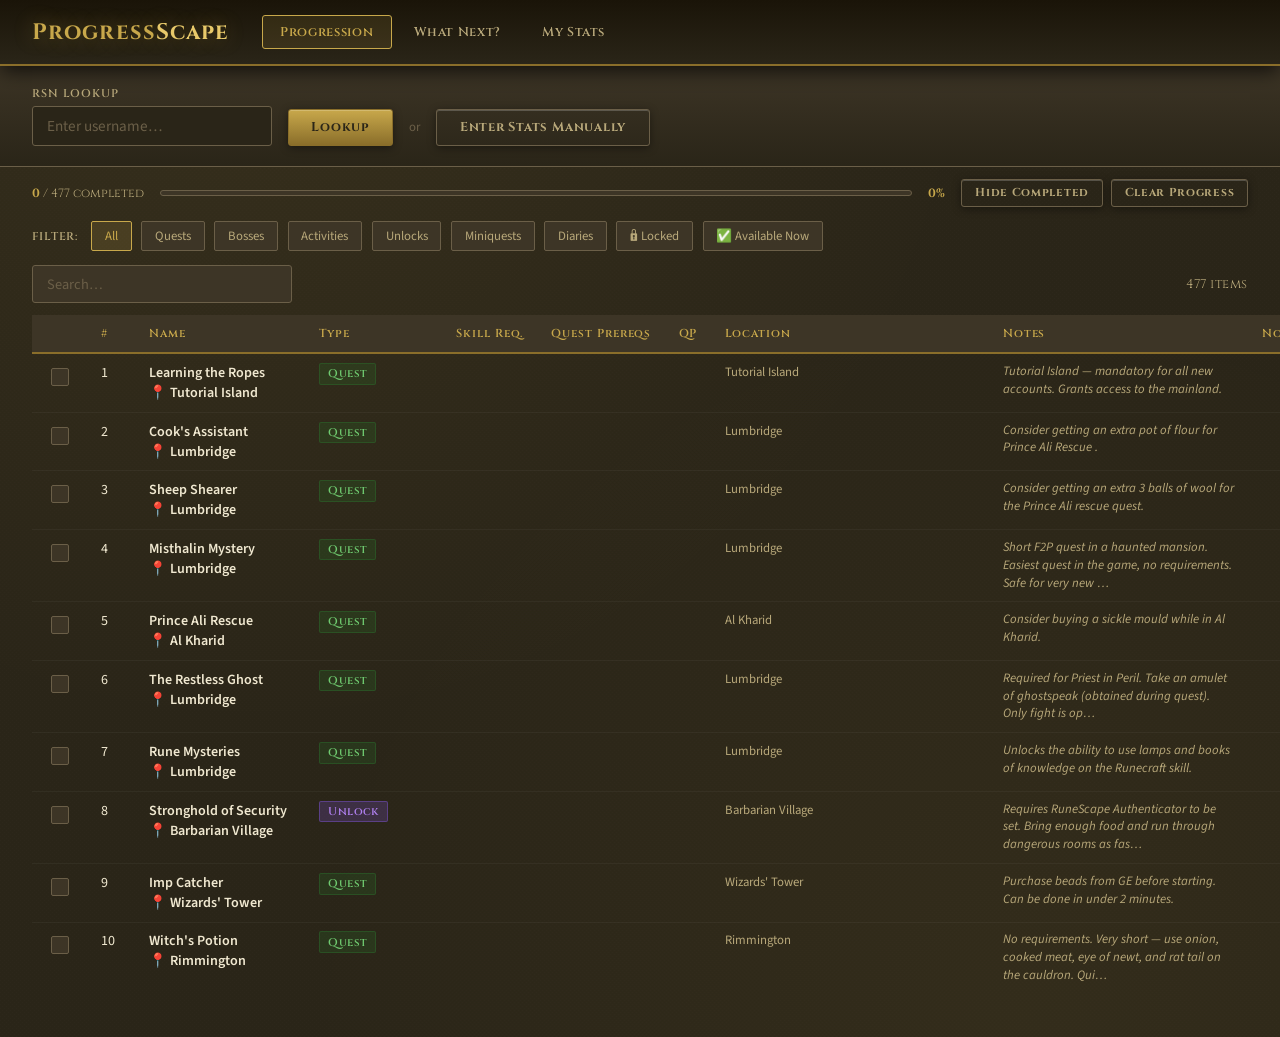
==== index.html @ bd4ccdab "Rename osrs_spine_v12 (5).html to index.html" ====
<!DOCTYPE html>
<html lang="en">
<head>
<meta charset="UTF-8">
<meta name="viewport" content="width=device-width, initial-scale=1.0">
<title>ProgressScape</title>
<link rel="preconnect" href="https://fonts.googleapis.com">
<link href="https://fonts.googleapis.com/css2?family=MedievalSharp&family=Cinzel:wght@400;600;700&family=IM+Fell+English:ital@0;1&family=Source+Sans+3:wght@300;400;600&display=swap" rel="stylesheet">
<style>
  :root {
    --gold: #c8a84b;
    --gold-light: #e8c96a;
    --gold-dark: #8a6e2a;
    --stone: #2a2518;
    --stone-mid: #3d3526;
    --stone-light: #524839;
    --stone-lighter: #6b5f48;
    --parchment: #f0e8d0;
    --parchment-dark: #d4c89a;
    --red: #8b2020;
    --red-light: #c43030;
    --green: #2a6b2a;
    --green-light: #3d9e3d;
    --blue: #1a3a6b;
    --blue-light: #2a5aa0;
    --text-light: #f0e8d0;
    --text-muted: #b8a87a;
    --shadow: rgba(0,0,0,0.6);
  }

  * { box-sizing: border-box; margin: 0; padding: 0; }
  html, body { overflow-x: hidden; max-width: 100vw; }

  body {
    background-color: var(--stone);
    background-image:
      radial-gradient(ellipse at 20% 0%, rgba(200,168,75,0.08) 0%, transparent 50%),
      radial-gradient(ellipse at 80% 100%, rgba(200,168,75,0.06) 0%, transparent 50%),
      url("data:image/svg+xml,%3Csvg xmlns='http://www.w3.org/2000/svg' width='4' height='4'%3E%3Crect width='4' height='4' fill='%232a2518'/%3E%3Crect x='0' y='0' width='1' height='1' fill='%2330291d' opacity='0.5'/%3E%3Crect x='2' y='2' width='1' height='1' fill='%2330291d' opacity='0.5'/%3E%3C/svg%3E");
    color: var(--text-light);
    font-family: 'Source Sans 3', sans-serif;
    min-height: 100vh;
  }

  /* ===== HEADER ===== */
  header {
    background: linear-gradient(180deg, #1a1408 0%, var(--stone) 100%);
    border-bottom: 2px solid var(--gold-dark);
    padding: 0 2rem;
    position: sticky;
    top: 0;
    z-index: 100;
    box-shadow: 0 4px 20px rgba(0,0,0,0.8);
  }

  .header-inner {
    max-width: 1400px;
    margin: 0 auto;
    display: flex;
    align-items: center;
    gap: 2rem;
    height: 64px;
  }

  .site-title {
    font-family: 'Cinzel', serif;
    font-size: 1.4rem;
    font-weight: 700;
    color: var(--gold);
    letter-spacing: 0.05em;
    text-shadow: 0 0 20px rgba(200,168,75,0.4);
    white-space: nowrap;
  }

  .site-title span {
    color: var(--gold-light);
  }

  nav {
    display: flex;
    gap: 0.25rem;
    flex: 1;
  }

  .nav-btn {
    background: none;
    border: 1px solid transparent;
    color: var(--text-muted);
    font-family: 'Cinzel', serif;
    font-size: 0.8rem;
    font-weight: 600;
    letter-spacing: 0.05em;
    padding: 0.45rem 1.1rem;
    cursor: pointer;
    border-radius: 3px;
    transition: all 0.2s;
  }

  .nav-btn:hover {
    color: var(--gold-light);
    border-color: var(--gold-dark);
    background: rgba(200,168,75,0.08);
  }

  .nav-btn.active {
    color: var(--gold);
    border-color: var(--gold);
    background: rgba(200,168,75,0.12);
  }

  /* ===== PAGES ===== */
  .page { display: none; }
  .page.active { display: block; }

  /* ===== LOOKUP BAR ===== */
  .lookup-bar {
    background: linear-gradient(180deg, var(--stone-mid) 0%, var(--stone) 100%);
    border-bottom: 1px solid var(--stone-lighter);
    padding: 1.25rem 2rem;
  }

  .lookup-inner {
    max-width: 1400px;
    margin: 0 auto;
    display: flex;
    gap: 1rem;
    align-items: flex-end;
    flex-wrap: wrap;
  }

  .lookup-group {
    display: flex;
    flex-direction: column;
    gap: 0.3rem;
  }

  .lookup-group label {
    font-family: 'Cinzel', serif;
    font-size: 0.7rem;
    font-weight: 600;
    color: var(--text-muted);
    letter-spacing: 0.08em;
    text-transform: uppercase;
  }

  .lookup-group input {
    background: var(--stone);
    border: 1px solid var(--stone-lighter);
    border-radius: 3px;
    color: var(--text-light);
    font-family: 'Source Sans 3', sans-serif;
    font-size: 0.95rem;
    padding: 0.5rem 0.85rem;
    width: 240px;
    transition: border-color 0.2s;
    outline: none;
  }

  .lookup-group input:focus {
    border-color: var(--gold-dark);
  }

  .lookup-group input::placeholder {
    color: var(--stone-lighter);
  }

  .btn {
    background: linear-gradient(180deg, var(--gold) 0%, var(--gold-dark) 100%);
    border: 1px solid var(--gold-dark);
    border-radius: 3px;
    color: var(--stone);
    font-family: 'Cinzel', serif;
    font-size: 0.8rem;
    font-weight: 700;
    letter-spacing: 0.06em;
    padding: 0.55rem 1.4rem;
    cursor: pointer;
    transition: all 0.15s;
    white-space: nowrap;
    box-shadow: 0 2px 8px rgba(0,0,0,0.4), inset 0 1px 0 rgba(255,255,255,0.2);
  }

  .btn:hover {
    background: linear-gradient(180deg, var(--gold-light) 0%, var(--gold) 100%);
    box-shadow: 0 3px 12px rgba(200,168,75,0.3), inset 0 1px 0 rgba(255,255,255,0.3);
    transform: translateY(-1px);
  }

  .btn:active { transform: translateY(0); }

  .btn-ghost {
    background: transparent;
    border: 1px solid var(--stone-lighter);
    color: var(--text-muted);
  }

  .btn-ghost:hover {
    background: rgba(200,168,75,0.08);
    border-color: var(--gold-dark);
    color: var(--gold-light);
    box-shadow: none;
    transform: none;
  }

  .lookup-sep {
    color: var(--stone-lighter);
    font-size: 0.8rem;
    padding-bottom: 0.6rem;
    align-self: flex-end;
  }

  /* ===== FILTERS ===== */
  .filters-bar {
    max-width: 1400px;
    margin: 0 auto;
    padding: 0.9rem 2rem;
    display: flex;
    gap: 0.6rem;
    flex-wrap: wrap;
    align-items: center;
  }

  .filter-label {
    font-family: 'Cinzel', serif;
    font-size: 0.7rem;
    font-weight: 600;
    color: var(--text-muted);
    letter-spacing: 0.08em;
    text-transform: uppercase;
    margin-right: 0.2rem;
  }

  .chip {
    background: var(--stone-mid);
    border: 1px solid var(--stone-lighter);
    border-radius: 2px;
    color: var(--text-muted);
    font-family: 'Source Sans 3', sans-serif;
    font-size: 0.8rem;
    padding: 0.3rem 0.8rem;
    cursor: pointer;
    transition: all 0.15s;
  }

  .chip:hover { border-color: var(--gold-dark); color: var(--gold-light); }

  .chip.active {
    background: rgba(200,168,75,0.15);
    border-color: var(--gold);
    color: var(--gold);
  }

  .chip.type-quest.active { background: rgba(42,107,42,0.2); border-color: var(--green-light); color: #6fc96f; }
  .chip.type-boss.active { background: rgba(139,32,32,0.2); border-color: var(--red-light); color: #e06060; }
  .chip.type-activity.active { background: rgba(26,58,107,0.2); border-color: var(--blue-light); color: #7ab0f0; }
  .chip.type-unlock.active { background: rgba(120,80,200,0.2); border-color: #8a50c8; color: #b080f0; }
  .chip.type-miniquest.active { background: rgba(180,120,30,0.2); border-color: #c89030; color: #e8b848; }

  /* ===== SEARCH ===== */
  .search-row {
    max-width: 1400px;
    margin: 0 auto;
    padding: 0 2rem 0.75rem;
    display: flex;
    gap: 0.75rem;
    align-items: center;
  }

  .search-input {
    background: var(--stone-mid);
    border: 1px solid var(--stone-lighter);
    border-radius: 3px;
    color: var(--text-light);
    font-family: 'Source Sans 3', sans-serif;
    font-size: 0.9rem;
    padding: 0.45rem 0.85rem;
    width: 260px;
    outline: none;
    transition: border-color 0.2s;
  }

  .search-input:focus { border-color: var(--gold-dark); }
  .search-input::placeholder { color: var(--stone-lighter); }

  .results-count {
    color: var(--text-muted);
    font-size: 0.8rem;
    margin-left: auto;
    font-family: 'Cinzel', serif;
    letter-spacing: 0.04em;
  }

  /* ===== STATUS MESSAGE ===== */
  .status-msg {
    max-width: 1400px;
    margin: 0 auto;
    padding: 0 2rem 0.75rem;
  }

  .status-inner {
    background: rgba(200,168,75,0.08);
    border: 1px solid var(--gold-dark);
    border-radius: 3px;
    padding: 0.6rem 1rem;
    font-size: 0.85rem;
    color: var(--gold-light);
    display: flex;
    align-items: center;
    gap: 0.5rem;
  }

  .status-inner.error { background: rgba(139,32,32,0.15); border-color: var(--red-light); color: #e08080; }
  .status-inner.success { background: rgba(42,107,42,0.15); border-color: var(--green-light); color: #80d080; }

  /* ===== TABLE ===== */
  .table-wrap {
    max-width: 1400px;
    margin: 0 auto;
    padding: 0 0 3rem;
  }
  .table-scroll {
    overflow-x: auto;
    overflow-y: auto;
    max-height: calc(100vh - var(--header-h, 64px) - 160px);
    padding: 0 2rem;
  }
  .table-scroll thead th {
    position: sticky;
    top: 0;
    z-index: 10;
  }

  table {
    width: 100%;
    border-collapse: collapse;
    font-size: 0.88rem;
  }

  thead th {
    background: var(--stone-mid);
    border-bottom: 2px solid var(--gold-dark);
    color: var(--gold);
    font-family: 'Cinzel', serif;
    font-size: 0.72rem;
    font-weight: 600;
    letter-spacing: 0.08em;
    padding: 0.7rem 0.85rem;
    text-align: left;
    white-space: nowrap;
  }

  thead th:first-child { width: 48px; text-align: center; }

  tbody tr {
    border-bottom: 1px solid rgba(255,255,255,0.04);
    transition: background 0.1s;
    cursor: pointer;
  }

  tbody tr:hover { background: rgba(200,168,75,0.06); }

  tbody tr.completed {
    background: rgba(42, 107, 42, 0.18);
  }

  tbody tr.completed:hover {
    background: rgba(42, 107, 42, 0.26);
  }

  tbody tr.completed td {
    color: rgba(111, 201, 111, 0.85);
  }

  tbody tr.completed .td-name a,
  tbody tr.completed .td-name {
    color: #6fc96f;
  }

  tbody tr.completed .type-badge {
    opacity: 0.7;
  }

  tbody tr.completed .qp-badge {
    color: rgba(111, 201, 111, 0.8);
  }

  tbody tr.row-locked {
    opacity: 0.5;
  }

  tbody tr.row-achievable {
    background: rgba(42,107,42,0.08);
    border-left: 2px solid rgba(42,107,42,0.4);
  }

  tbody tr.row-achievable:hover {
    background: rgba(42,107,42,0.15);
  }

  tbody tr.row-kc-progress {
    background: rgba(40,140,200,0.08);
    border-left: 2px solid rgba(40,140,200,0.5);
  }

  tbody tr.row-kc-progress:hover {
    background: rgba(40,140,200,0.15);
  }

  tbody tr.row-kc-complete {
    background: rgba(42,107,42,0.08);
    border-left: 2px solid rgba(42,107,42,0.4);
  }

  tbody tr.row-kc-complete:hover {
    background: rgba(42,107,42,0.15);
  }

  .drops-cell {
    font-size: 0.75rem;
    color: var(--text-muted);
    max-width: 200px;
    line-height: 1.6;
  }

  tbody tr.row-locked .td-name,
  tbody tr.row-locked .td-name a {
    color: var(--text-muted);
  }

  td {
    padding: 0.55rem 0.85rem;
    vertical-align: top;
    color: var(--text-light);
  }

  td:first-child {
    text-align: center;
    color: var(--text-muted);
    font-size: 0.78rem;
    font-family: 'Cinzel', serif;
    font-weight: 600;
    width: 48px;
  }

  .td-name {
    font-weight: 600;
    color: var(--parchment);
  }

  .td-name a {
    color: inherit;
    text-decoration: none;
  }

  .td-name a:hover { color: var(--gold-light); text-decoration: underline; }

  .type-badge {
    display: inline-block;
    border-radius: 2px;
    font-size: 0.7rem;
    font-family: 'Cinzel', serif;
    font-weight: 600;
    letter-spacing: 0.04em;
    padding: 0.15rem 0.5rem;
    white-space: nowrap;
  }

  .badge-Quest { background: rgba(42,107,42,0.25); color: #6fc96f; border: 1px solid rgba(42,107,42,0.5); }
  .badge-Boss { background: rgba(139,32,32,0.25); color: #e06060; border: 1px solid rgba(139,32,32,0.5); }
  .badge-Activity\/Goal, .badge-Activity { background: rgba(26,58,107,0.25); color: #7ab0f0; border: 1px solid rgba(26,58,107,0.5); }
  .badge-Unlock { background: rgba(120,80,200,0.25); color: #b080f0; border: 1px solid rgba(120,80,200,0.5); }
  .badge-Miniquest { background: rgba(180,120,30,0.25); color: #e8b848; border: 1px solid rgba(180,120,30,0.5); }
  .badge-Diary { background: rgba(80,150,200,0.25); color: #80c8f0; border: 1px solid rgba(80,150,200,0.5); }
  .chip.type-diary.active { background: rgba(80,150,200,0.2); border-color: #60a8d8; color: #80c8f0; }

  .boss-tier {
    font-size: 0.72rem;
    color: var(--text-muted);
    white-space: nowrap;
  }

  .tier-easy { color: #6fc96f; }
  .tier-medium { color: #e8b848; }
  .tier-hard { color: #e09030; }
  .tier-elite { color: #e06060; }
  .tier-master { color: #c050c0; }
  .tier-grandmaster { color: #ff4040; text-shadow: 0 0 8px rgba(255,64,64,0.5); }

  .skill-req {
    font-size: 0.8rem;
    color: var(--text-muted);
    max-width: 260px;
  }

  .req-unmet { color: #e06060; }

  .info-cell {
    font-size: 0.8rem;
    color: var(--text-muted);
    font-style: italic;
    max-width: 320px;
    line-height: 1.4;
  }

  .qp-badge {
    color: var(--gold-light);
    font-family: 'Cinzel', serif;
    font-size: 0.8rem;
    font-weight: 600;
  }

  .location-cell {
    font-size: 0.8rem;
    color: var(--text-muted);
    white-space: nowrap;
  }

  /* completed checkbox */
  .check-cell {
    width: 28px;
    height: 28px;
    display: flex;
    align-items: center;
    justify-content: center;
  }

  .check-box {
    width: 18px;
    height: 18px;
    border: 1px solid var(--stone-lighter);
    border-radius: 2px;
    background: var(--stone-mid);
    cursor: pointer;
    display: flex;
    align-items: center;
    justify-content: center;
    transition: all 0.15s;
    flex-shrink: 0;
  }

  .check-box:hover { border-color: var(--gold-dark); }
  .check-box.checked { background: var(--green); border-color: var(--green-light); }
  .check-box.checked::after { content: '✓'; color: #6fc96f; font-size: 11px; line-height: 1; }

  /* ===== PROGRESS BAR ===== */
  .progress-bar-wrap {
    max-width: 1400px;
    margin: 0 auto;
    padding: 0.75rem 2rem 0;
    display: flex;
    align-items: center;
    gap: 1rem;
  }

  .progress-track {
    flex: 1;
    height: 6px;
    background: var(--stone-mid);
    border-radius: 3px;
    overflow: hidden;
    border: 1px solid var(--stone-lighter);
  }

  .progress-fill {
    height: 100%;
    background: linear-gradient(90deg, var(--gold-dark), var(--gold));
    border-radius: 3px;
    transition: width 0.4s ease;
  }

  .progress-label {
    font-family: 'Cinzel', serif;
    font-size: 0.75rem;
    color: var(--text-muted);
    white-space: nowrap;
  }

  .progress-label strong { color: var(--gold); }

  /* ===== DETAIL PANEL ===== */
  .detail-overlay {
    display: none;
    position: fixed;
    inset: 0;
    background: rgba(0,0,0,0.7);
    z-index: 200;
    backdrop-filter: blur(3px);
  }

  .detail-overlay.open { display: flex; align-items: center; justify-content: center; }

  .detail-panel {
    background: var(--stone-mid);
    border: 1px solid var(--gold-dark);
    border-radius: 4px;
    box-shadow: 0 20px 60px rgba(0,0,0,0.8), inset 0 1px 0 rgba(200,168,75,0.1);
    max-width: 560px;
    width: 90%;
    max-height: 80vh;
    overflow-y: auto;
    position: relative;
  }

  .detail-header {
    background: linear-gradient(180deg, var(--stone-light) 0%, var(--stone-mid) 100%);
    border-bottom: 1px solid var(--gold-dark);
    padding: 1.25rem 1.5rem;
    display: flex;
    align-items: flex-start;
    justify-content: space-between;
    gap: 1rem;
    position: sticky;
    top: 0;
  }

  .detail-title {
    font-family: 'Cinzel', serif;
    font-size: 1.1rem;
    font-weight: 700;
    color: var(--gold-light);
  }

  .detail-close {
    background: none;
    border: none;
    color: var(--text-muted);
    cursor: pointer;
    font-size: 1.2rem;
    line-height: 1;
    padding: 0.1rem;
    transition: color 0.15s;
  }

  .detail-close:hover { color: var(--gold); }

  .detail-body { padding: 1.25rem 1.5rem; }

  .detail-row {
    display: flex;
    gap: 0.75rem;
    margin-bottom: 0.85rem;
    align-items: flex-start;
  }

  .detail-row-label {
    font-family: 'Cinzel', serif;
    font-size: 0.7rem;
    font-weight: 600;
    letter-spacing: 0.08em;
    color: var(--text-muted);
    text-transform: uppercase;
    width: 110px;
    flex-shrink: 0;
    padding-top: 0.05rem;
  }

  .detail-row-val {
    font-size: 0.88rem;
    color: var(--text-light);
    line-height: 1.5;
    flex: 1;
  }

  .detail-divider {
    border: none;
    border-top: 1px solid var(--stone-lighter);
    margin: 1rem 0;
  }

  .detail-actions {
    display: flex;
    gap: 0.75rem;
    padding: 1rem 1.5rem 1.25rem;
    border-top: 1px solid var(--stone-lighter);
  }

  /* ===== RANDOMIZER PAGE ===== */
  .randomizer-page {
    max-width: 900px;
    margin: 0 auto;
    padding: 3rem 2rem;
  }

  .randomizer-header {
    text-align: center;
    margin-bottom: 3rem;
  }

  .randomizer-header h1 {
    font-family: 'Cinzel', serif;
    font-size: 2rem;
    font-weight: 700;
    color: var(--gold);
    text-shadow: 0 0 30px rgba(200,168,75,0.3);
    margin-bottom: 0.5rem;
  }

  .randomizer-header p {
    color: var(--text-muted);
    font-size: 0.95rem;
    font-family: 'IM Fell English', serif;
    font-style: italic;
  }

  .randomizer-filters {
    display: flex;
    gap: 0.5rem;
    flex-wrap: wrap;
    justify-content: center;
    margin-bottom: 2rem;
  }

  .spin-area {
    background: var(--stone-mid);
    border: 1px solid var(--gold-dark);
    border-radius: 6px;
    padding: 2.5rem;
    text-align: center;
    min-height: 300px;
    display: flex;
    flex-direction: column;
    align-items: center;
    justify-content: center;
    position: relative;
    overflow: hidden;
    box-shadow: inset 0 0 60px rgba(0,0,0,0.4), 0 8px 30px rgba(0,0,0,0.5);
  }

  .spin-area::before {
    content: '';
    position: absolute;
    inset: 0;
    background: radial-gradient(ellipse at 50% 0%, rgba(200,168,75,0.08) 0%, transparent 60%);
    pointer-events: none;
  }

  .spin-num {
    font-family: 'Cinzel', serif;
    font-size: 0.75rem;
    letter-spacing: 0.1em;
    color: var(--text-muted);
    margin-bottom: 0.75rem;
  }

  .spin-name {
    font-family: 'Cinzel', serif;
    font-size: 1.8rem;
    font-weight: 700;
    color: var(--gold-light);
    text-shadow: 0 0 20px rgba(200,168,75,0.4);
    margin-bottom: 0.5rem;
    line-height: 1.2;
    animation: fadeIn 0.4s ease;
  }

  @keyframes fadeIn {
    from { opacity: 0; transform: translateY(12px); }
    to { opacity: 1; transform: translateY(0); }
  }

  @keyframes spinAnim {
    0% { opacity: 0.3; transform: translateY(-8px); }
    100% { opacity: 1; transform: translateY(0); }
  }

  .spin-name.spinning {
    animation: spinAnim 0.08s ease infinite alternate;
  }

  .spin-type { margin-bottom: 1rem; }

  .spin-meta {
    display: flex;
    gap: 1.5rem;
    justify-content: center;
    flex-wrap: wrap;
    margin-bottom: 1rem;
  }

  .spin-meta-item {
    text-align: center;
  }

  .spin-meta-label {
    font-family: 'Cinzel', serif;
    font-size: 0.65rem;
    letter-spacing: 0.1em;
    color: var(--text-muted);
    text-transform: uppercase;
    display: block;
    margin-bottom: 0.15rem;
  }

  .spin-meta-val {
    font-size: 0.9rem;
    color: var(--text-light);
  }

  .spin-info {
    font-family: 'IM Fell English', serif;
    font-style: italic;
    font-size: 0.9rem;
    color: var(--text-muted);
    max-width: 500px;
    line-height: 1.5;
    margin-bottom: 0.5rem;
  }

  .spin-idle {
    font-family: 'IM Fell English', serif;
    font-style: italic;
    font-size: 1.1rem;
    color: var(--stone-lighter);
  }

  .spin-btn-row {
    display: flex;
    gap: 1rem;
    justify-content: center;
    margin-top: 2rem;
  }

  .spin-btn {
    background: linear-gradient(180deg, var(--gold) 0%, var(--gold-dark) 100%);
    border: 1px solid var(--gold-dark);
    border-radius: 4px;
    color: var(--stone);
    font-family: 'Cinzel', serif;
    font-size: 1rem;
    font-weight: 700;
    letter-spacing: 0.06em;
    padding: 0.85rem 2.5rem;
    cursor: pointer;
    transition: all 0.15s;
    box-shadow: 0 4px 16px rgba(0,0,0,0.4), inset 0 1px 0 rgba(255,255,255,0.25);
  }

  .spin-btn:hover {
    background: linear-gradient(180deg, var(--gold-light) 0%, var(--gold) 100%);
    box-shadow: 0 6px 20px rgba(200,168,75,0.35), inset 0 1px 0 rgba(255,255,255,0.3);
    transform: translateY(-2px);
  }

  .spin-btn:active { transform: translateY(0); }

  .spin-history {
    margin-top: 2.5rem;
  }

  .spin-history h3 {
    font-family: 'Cinzel', serif;
    font-size: 0.8rem;
    letter-spacing: 0.1em;
    color: var(--text-muted);
    text-transform: uppercase;
    margin-bottom: 0.75rem;
  }

  .history-list {
    display: flex;
    flex-direction: column;
    gap: 0.4rem;
  }

  .history-item {
    background: var(--stone-mid);
    border: 1px solid var(--stone-lighter);
    border-radius: 3px;
    padding: 0.5rem 0.85rem;
    display: flex;
    align-items: center;
    gap: 0.75rem;
    font-size: 0.85rem;
    color: var(--text-muted);
    transition: background 0.15s;
  }

  .history-item:hover { background: var(--stone-light); }

  .history-num {
    font-family: 'Cinzel', serif;
    font-size: 0.7rem;
    font-weight: 600;
    color: var(--stone-lighter);
    width: 24px;
  }

  .history-name {
    color: var(--parchment-dark);
    font-weight: 600;
    flex: 1;
  }

  /* ===== STATS PAGE ===== */
  .stats-page {
    max-width: 1000px;
    margin: 0 auto;
    padding: 2rem;
  }

  .stats-page h2 {
    font-family: 'Cinzel', serif;
    font-size: 1.2rem;
    color: var(--gold);
    margin-bottom: 1.5rem;
    letter-spacing: 0.05em;
  }

  .skills-grid {
    display: grid;
    grid-template-columns: repeat(auto-fill, minmax(200px, 1fr));
    gap: 0.5rem;
    margin-bottom: 2rem;
  }

  .skill-input-row {
    background: var(--stone-mid);
    border: 1px solid var(--stone-lighter);
    border-radius: 3px;
    display: flex;
    align-items: center;
    padding: 0.4rem 0.75rem;
    gap: 0.6rem;
    transition: border-color 0.15s;
  }

  .skill-input-row:focus-within { border-color: var(--gold-dark); }

  .skill-icon {
    width: 20px;
    height: 20px;
    display: flex;
    align-items: center;
    justify-content: center;
    font-size: 1rem;
    flex-shrink: 0;
  }

  .skill-name-lbl {
    font-family: 'Cinzel', serif;
    font-size: 0.72rem;
    font-weight: 600;
    color: var(--text-muted);
    letter-spacing: 0.04em;
    width: 90px;
    flex-shrink: 0;
  }

  .skill-level-input {
    background: transparent;
    border: none;
    color: var(--text-light);
    font-family: 'Source Sans 3', sans-serif;
    font-size: 0.9rem;
    font-weight: 600;
    width: 40px;
    text-align: right;
    outline: none;
  }

  .skill-level-input::-webkit-inner-spin-button { opacity: 0; }

  .stats-actions {
    display: flex;
    gap: 0.75rem;
    margin-bottom: 1.5rem;
  }

  /* ===== SCROLLBAR ===== */
  ::-webkit-scrollbar { width: 8px; height: 8px; }
  ::-webkit-scrollbar-track { background: var(--stone); }
  ::-webkit-scrollbar-thumb { background: var(--stone-light); border-radius: 4px; }
  ::-webkit-scrollbar-thumb:hover { background: var(--stone-lighter); }

  /* ===== MOBILE ===== */
  @media (max-width: 700px) {
    header { padding: 0 0.75rem; }
    .header-inner {
      flex-direction: column;
      height: auto;
      padding: 0.5rem 0;
      gap: 0.35rem;
      align-items: stretch;
    }
    .site-title {
      font-size: 1rem;
      text-align: center;
      padding: 0.15rem 0;
    }
    nav {
      display: flex;
      justify-content: center;
      gap: 0.2rem;
      flex-wrap: nowrap;
    }
    .nav-btn {
      font-size: 0.68rem;
      padding: 0.3rem 0.5rem;
      flex: 1;
      text-align: center;
    }
    .lookup-inner { gap: 0.75rem; }
    .lookup-group input { width: 100%; }
    td { padding: 0.4rem 0.5rem; }
  }

  /* ===== MOBILE CARD VIEW ===== */
  @media (max-width: 768px) {
    .table-scroll {
      overflow-x: unset;
      overflow-y: unset;
      max-height: unset;
      padding: 0 0.75rem;
    }

    table, thead, tbody, tr, td, th { display: block; }

    thead { display: none; }

    .table-wrap {
      padding: 0 0 2rem;
    }

    tbody tr {
      background: var(--stone-mid);
      border: 1px solid rgba(200,168,75,0.12);
      border-radius: 6px;
      margin-bottom: 0.5rem;
      padding: 0;
      display: grid;
      grid-template-columns: 40px 1fr 90px;
      grid-template-rows: auto auto;
      gap: 0;
      cursor: pointer;
      transition: border-color 0.15s, background 0.15s;
    }

    tbody tr:hover {
      border-color: rgba(200,168,75,0.3);
      background: rgba(61,53,38,0.9);
    }

    tbody tr.completed {
      background: rgba(42,107,42,0.15);
      border-color: rgba(42,107,42,0.3);
    }

    tbody tr.row-locked {
      opacity: 0.5;
    }

    /* Checkbox cell */
    tbody tr td:nth-child(1) {
      grid-column: 1;
      grid-row: 1 / 3;
      display: flex;
      align-items: center;
      justify-content: center;
      padding: 0.6rem 0.5rem;
      width: auto;
    }

    /* Order number cell */
    tbody tr td:nth-child(2) {
      grid-column: 2;
      grid-row: 1;
      padding: 0.55rem 0.5rem 0.1rem;
      font-size: 0.7rem;
      color: var(--text-muted);
      font-family: 'Cinzel', serif;
      font-weight: 600;
    }

    /* Name cell */
    tbody tr td:nth-child(3) {
      grid-column: 2;
      grid-row: 2;
      padding: 0 0.5rem 0.55rem;
      font-size: 0.95rem;
      font-weight: 600;
      color: var(--parchment);
    }

    /* Type badge cell */
    tbody tr td:nth-child(4) {
      grid-column: 3;
      grid-row: 1 / 3;
      display: flex;
      flex-direction: column;
      align-items: flex-end;
      justify-content: center;
      padding: 0.55rem 0.5rem 0.55rem 0.25rem;
      gap: 0.3rem;
      overflow: hidden;
    }

    tbody tr td:nth-child(4) .type-badge {
      white-space: nowrap;
      font-size: 0.6rem;
      padding: 0.15rem 0.35rem;
    }

    tbody tr td:nth-child(4) .boss-tier {
      white-space: nowrap;
      font-size: 0.58rem;
      text-align: right;
      display: block;
    }

    /* Skill req, quest prereqs, QP, location, notes — hidden on mobile */
    tbody tr td:nth-child(5),
    tbody tr td:nth-child(6),
    tbody tr td:nth-child(7),
    tbody tr td:nth-child(8),
    tbody tr td:nth-child(9) {
      display: none;
    }

    /* Completed state tweaks */
    tbody tr.completed td:nth-child(3) { color: #6fc96f; }

    /* Progress bar padding */
    .progress-bar-wrap {
      padding: 0.5rem 0.75rem 0;
      flex-wrap: wrap;
      gap: 0.4rem 0.75rem;
    }
    .progress-bar-wrap .progress-track { min-width: 60px; }
    .progress-bar-wrap > div:last-child { width: 100%; justify-content: flex-end; margin-left: 0; }

    /* Filter chips */
    .filter-bar { padding: 0.6rem 0.75rem; gap: 0.4rem; }
    .search-row { padding: 0.5rem 0.75rem; }

    /* Card detail line */
    .card-detail {
      font-size: 0.7rem;
      color: var(--text-muted);
      margin-top: 0.2rem;
      line-height: 1.35;
      white-space: normal;
      word-break: break-word;
    }


  }


  /* ===== MOBILE: RANDOMIZER PAGE ===== */
  @media (max-width: 768px) {
    .randomizer-page {
      padding: 1.5rem 0.75rem;
    }

    .randomizer-header {
      margin-bottom: 1.25rem;
    }

    .randomizer-header h1 {
      font-size: 1.35rem;
    }

    .randomizer-header p {
      font-size: 0.85rem;
    }

    .randomizer-filters {
      gap: 0.35rem;
      margin-bottom: 1.25rem;
      justify-content: flex-start;
    }

    .randomizer-filters .chip {
      font-size: 0.72rem;
      padding: 0.3rem 0.6rem;
    }

    .spin-area {
      padding: 1.5rem 1rem;
      min-height: 220px;
    }

    .spin-name {
      font-size: 1.25rem;
    }

    .spin-meta {
      gap: 1rem;
    }

    .spin-btn-row {
      flex-direction: column;
      align-items: stretch;
      gap: 0.6rem;
      margin-top: 1.25rem;
    }

    .spin-btn {
      padding: 0.85rem 1rem;
      font-size: 0.95rem;
      text-align: center;
    }

    .btn-ghost {
      text-align: center;
    }

    .spin-history {
      margin-top: 1.5rem;
    }
  }


  /* ===== USER NOTES ===== */
  .user-note-ta {
    width: 100%;
    min-height: 80px;
    background: var(--stone);
    border: 1px solid var(--stone-lighter);
    border-radius: 3px;
    color: var(--text-light);
    font-family: 'IM Fell English', serif;
    font-size: 0.88rem;
    line-height: 1.5;
    padding: 0.5rem 0.6rem;
    resize: vertical;
    outline: none;
    transition: border-color 0.15s;
    box-sizing: border-box;
  }

  .user-note-ta:focus {
    border-color: var(--gold-dark);
  }

  .user-note-ta::placeholder {
    color: var(--stone-lighter);
    font-style: italic;
  }

  .note-indicator {
    font-size: 0.7rem;
    margin-left: 0.4rem;
    opacity: 0.7;
    vertical-align: middle;
    cursor: default;
  }

</style>
</head>
<body>

<header>
  <div class="header-inner">
    <div class="site-title">Progress<span>Scape</span></div>
    <nav>
      <button class="nav-btn active" onclick="showPage('progression')">Progression</button>
      <button class="nav-btn" onclick="showPage('randomizer')">What Next?</button>
      <button class="nav-btn" onclick="showPage('stats')">My Stats</button>
    </nav>
  </div>
</header>

<!-- ===== PROGRESSION PAGE ===== -->
<div id="page-progression" class="page active">

  <div class="lookup-bar">
    <div class="lookup-inner">
      <div class="lookup-group">
        <label>RSN Lookup</label>
        <input type="text" id="rsn-input" placeholder="Enter username…" onkeydown="if(event.key==='Enter') lookupRSN()">
      </div>
      <button class="btn" onclick="lookupRSN()">Lookup</button>
      <span class="lookup-sep">or</span>
      <button class="btn btn-ghost" onclick="showPage('stats')">Enter Stats Manually</button>
    </div>
  </div>

  <div id="lookup-status" style="display:none">
    <div class="status-msg">
      <div id="lookup-status-inner" class="status-inner"></div>
    </div>
  </div>

  <div class="progress-bar-wrap">
    <div class="progress-label"><strong id="prog-done">0</strong> / <span id="prog-total">384</span> completed</div>
    <div class="progress-track"><div class="progress-fill" id="prog-fill" style="width:0%"></div></div>
    <div class="progress-label"><strong id="prog-pct">0%</strong></div>
    <div style="margin-left:auto; display:flex; gap:0.5rem; flex-shrink:0;">
      <button class="btn btn-ghost" style="font-size:0.72rem;padding:0.35rem 0.8rem" onclick="toggleShowCompleted()">
        <span id="toggle-completed-label">Hide Completed</span>
      </button>
      <button class="btn btn-ghost" style="font-size:0.72rem;padding:0.35rem 0.8rem" onclick="clearProgress()">Clear Progress</button>
    </div>
  </div>

  <div class="filters-bar">
    <span class="filter-label">Filter:</span>
    <button class="chip active" data-filter="all" onclick="setFilter('all')">All</button>
    <button class="chip type-quest" data-filter="Quest" onclick="setFilter('Quest')">Quests</button>
    <button class="chip type-boss" data-filter="Boss" onclick="setFilter('Boss')">Bosses</button>
    <button class="chip type-activity" data-filter="Activity/Goal" onclick="setFilter('Activity/Goal')">Activities</button>
    <button class="chip type-unlock" data-filter="Unlock" onclick="setFilter('Unlock')">Unlocks</button>
    <button class="chip type-miniquest" data-filter="Miniquest" onclick="setFilter('Miniquest')">Miniquests</button>
    <button class="chip type-diary" data-filter="Diary" onclick="setFilter('Diary')">Diaries</button>
    <button class="chip" data-filter="locked" onclick="setFilter('locked')">🔒 Locked</button>
    <button class="chip" data-filter="available" onclick="setFilter('available')">✅ Available Now</button>
  </div>

  <div class="search-row">
    <input class="search-input" type="text" id="search-input" placeholder="Search…" oninput="renderTable()">
    <span class="results-count" id="results-count"></span>
  </div>

  <div class="table-wrap">
  <div class="table-scroll">
    <table id="main-table">
      <thead>
        <tr>
          <th></th>
          <th>#</th>
          <th>Name</th>
          <th>Type</th>
          <th>Skill Req.</th>
          <th>Quest Prereqs</th>
          <th>QP</th>
          <th>Location</th>
          <th>Notes</th>
          <th>Notable Drops</th>
        </tr>
      </thead>
      <tbody id="main-tbody"></tbody>
    </table>
  </div>
  </div>
</div>

<!-- ===== RANDOMIZER PAGE ===== -->
<div id="page-randomizer" class="page">
  <div class="randomizer-page">
    <div class="randomizer-header">
      <h1>What Should I Do Next?</h1>
      <p>Let the oracle decide your fate, adventurer.</p>
    </div>

    <div class="randomizer-filters">
      <span class="filter-label" style="align-self:center">Include:</span>
      <button class="chip type-quest active" data-rfilter="Quest" onclick="toggleRandFilter('Quest')">Quests</button>
      <button class="chip type-boss active" data-rfilter="Boss" onclick="toggleRandFilter('Boss')">Bosses</button>
      <button class="chip type-activity active" data-rfilter="Activity/Goal" onclick="toggleRandFilter('Activity/Goal')">Activities</button>
      <button class="chip type-unlock active" data-rfilter="Unlock" onclick="toggleRandFilter('Unlock')">Unlocks</button>
      <button class="chip type-miniquest active" data-rfilter="Miniquest" onclick="toggleRandFilter('Miniquest')">Miniquests</button>
      <button class="chip active" id="rfilter-incomplete-btn" data-rfilter="incomplete" onclick="toggleRandFilter('incomplete')">Skip Completed</button>
      <button class="chip active" id="rfilter-available-btn" data-rfilter="available" onclick="toggleRandFilter('available')">Available Only</button>
    </div>

    <div class="spin-area" id="spin-area">
      <div class="spin-idle" id="spin-idle">Press the button to receive your quest…</div>
      <div id="spin-result" style="display:none; width:100%">
        <div class="spin-num" id="spin-num">#1</div>
        <div class="spin-name" id="spin-name"></div>
        <div class="spin-type" id="spin-type"></div>
        <div class="spin-meta" id="spin-meta"></div>
        <div class="spin-info" id="spin-info"></div>
      </div>
    </div>

    <div class="spin-btn-row">
      <button class="spin-btn" onclick="spinRandom()">⚔ Roll the Dice</button>
      <button class="btn btn-ghost" onclick="markCurrentDone()">Mark Done & Roll Again</button>
    </div>

    <div class="spin-history" id="spin-history-wrap" style="display:none">
      <h3>Recent Rolls</h3>
      <div class="history-list" id="spin-history-list"></div>
    </div>
  </div>
</div>

<!-- ===== STATS PAGE ===== -->
<div id="page-stats" class="page">
  <div class="stats-page">
    <h2>My Stats</h2>
    <p style="color:var(--text-muted);font-size:0.88rem;margin-bottom:1.5rem;font-family:'IM Fell English',serif;font-style:italic">
      Enter your skill levels to unlock requirement checking across the progression list. You can also use the RSN Lookup on the Progression page to auto-fill.
    </p>
    <div class="skills-grid" id="skills-grid"></div>
    <div class="stats-actions">
      <button class="btn" onclick="saveStats()">Save Stats</button>
      <button class="btn btn-ghost" onclick="clearStats()">Reset</button>
      <span id="stats-saved-msg" style="color:var(--green-light);font-size:0.85rem;align-self:center;display:none">✓ Saved</span>
    </div>
    <div style="display:flex;gap:1.5rem;margin-bottom:1rem;flex-wrap:wrap">
      <div style="background:var(--stone-mid);border:1px solid var(--stone-lighter);border-radius:4px;padding:0.75rem 1.25rem;display:flex;align-items:center;gap:1rem">
        <span style="font-family:'Cinzel',serif;font-size:0.72rem;font-weight:600;color:var(--text-muted);letter-spacing:0.08em;text-transform:uppercase">Combat Level</span>
        <span id="combat-level-display" style="font-family:'Cinzel',serif;font-size:1.4rem;font-weight:700;color:var(--gold)">—</span>
      </div>
      <div style="background:var(--stone-mid);border:1px solid var(--stone-lighter);border-radius:4px;padding:0.75rem 1.25rem;display:flex;align-items:center;gap:1rem">
        <span style="font-family:'Cinzel',serif;font-size:0.72rem;font-weight:600;color:var(--text-muted);letter-spacing:0.08em;text-transform:uppercase">Total Level</span>
        <span id="total-level-display" style="font-family:'Cinzel',serif;font-size:1.4rem;font-weight:700;color:var(--gold)">—</span>
      </div>
    </div>
    <div style="background:var(--stone-mid);border:1px solid var(--stone-lighter);border-radius:4px;padding:1rem 1.25rem;margin-top:1rem;">
      <p style="font-family:'Cinzel',serif;font-size:0.72rem;font-weight:600;color:var(--text-muted);letter-spacing:0.08em;text-transform:uppercase;margin-bottom:0.5rem">Quest Points</p>
      <div style="display:flex;align-items:center;gap:1rem">
        <input type="number" id="qp-input" min="0" max="300" placeholder="0"
          style="background:var(--stone);border:1px solid var(--stone-lighter);border-radius:3px;color:var(--gold);font-family:'Cinzel',serif;font-size:1.1rem;font-weight:700;padding:0.4rem 0.75rem;width:80px;outline:none;text-align:center">
        <span style="font-size:0.85rem;color:var(--text-muted)">Current quest points (used to check QP requirements)</span>
      </div>
    </div>
  </div>
</div>

<!-- ===== DETAIL MODAL ===== -->
<div class="detail-overlay" id="detail-overlay" onclick="closeDetail(event)">
  <div class="detail-panel" id="detail-panel">
    <div class="detail-header">
      <div>
        <div class="detail-title" id="detail-title"></div>
        <div id="detail-subtitle" style="margin-top:0.3rem"></div>
      </div>
      <button class="detail-close" onclick="closeDetailBtn()">✕</button>
    </div>
    <div class="detail-body" id="detail-body"></div>
    <div class="detail-actions" id="detail-actions"></div>
  </div>
</div>

<script>
// ============================================================
// DATA (injected below)
// ============================================================
</script>
<script>
const SPINE_DATA = [{"order":1,"name":"Learning the Ropes","type":"Quest","questPrereqs":"","skillReqs":"","qp":1,"info":"Tutorial Island — mandatory for all new accounts. Grants access to the mainland.","location":"Tutorial Island","entryType":"quest","bossTier":""},{"order":2,"name":"Cook's Assistant","type":"Quest","questPrereqs":"","skillReqs":"","qp":1,"info":"Consider getting an extra pot of flour for Prince Ali Rescue .","location":"Lumbridge","entryType":"quest","bossTier":""},{"order":3,"name":"Sheep Shearer","type":"Quest","questPrereqs":"","skillReqs":"","qp":1,"info":"Consider getting an extra 3 balls of wool for the Prince Ali rescue quest.","location":"Lumbridge","entryType":"quest","bossTier":""},{"order":4,"name":"Misthalin Mystery","type":"Quest","questPrereqs":"","skillReqs":"","qp":1,"info":"Short F2P quest in a haunted mansion. Easiest quest in the game, no requirements. Safe for very new accounts.","location":"Lumbridge","entryType":"quest","bossTier":""},{"order":5,"name":"Prince Ali Rescue","type":"Quest","questPrereqs":"","skillReqs":"","qp":3,"info":"Consider buying a sickle mould while in Al Kharid.","location":"Al Kharid","entryType":"quest","bossTier":""},{"order":6,"name":"The Restless Ghost","type":"Quest","questPrereqs":"","skillReqs":"","qp":1,"info":"Required for Priest in Peril. Take an amulet of ghostspeak (obtained during quest). Only fight is optional (skull drops on death).","location":"Lumbridge","entryType":"quest","bossTier":""},{"order":7,"name":"Rune Mysteries","type":"Quest","questPrereqs":"","skillReqs":"","qp":1,"info":"Unlocks the ability to use lamps and books of knowledge on the Runecraft skill.","location":"Lumbridge","entryType":"quest","bossTier":""},{"order":8,"name":"Stronghold of Security","type":"Unlock","questPrereqs":"","skillReqs":"","qp":0,"info":"Requires RuneScape Authenticator to be set. Bring enough food and run through dangerous rooms as fast as possible, with auto-retaliate off. This rewards players with 10,000 from just the first three floors.","location":"Barbarian Village","entryType":"unlock","bossTier":""},{"order":9,"name":"Imp Catcher","type":"Quest","questPrereqs":"","skillReqs":"","qp":1,"info":"Purchase beads from GE before starting. Can be done in under 2 minutes.","location":"Wizards' Tower","entryType":"quest","bossTier":""},{"order":10,"name":"Witch's Potion","type":"Quest","questPrereqs":"","skillReqs":"","qp":1,"info":"No requirements. Very short — use onion, cooked meat, eye of newt, and rat tail on the cauldron. Quick 1 QP.","location":"Rimmington","entryType":"quest","bossTier":""},{"order":11,"name":"Gertrude's Cat","type":"Quest","questPrereqs":"","skillReqs":"","qp":1,"info":"Allows raising of cats.","location":"Varrock","entryType":"quest","bossTier":""},{"order":12,"name":"Children of the Sun","type":"Quest","questPrereqs":"","skillReqs":"","qp":1,"info":"Allows access to Varlamore. Consider completing this quest whilst in Varrock Square during Gertrude's Cat to minimise time spent moving back and forth.","location":"Varrock","entryType":"quest","bossTier":""},{"order":13,"name":"Natural History Quiz","type":"Miniquest","questPrereqs":"","skillReqs":"","qp":0,"info":"Talk to Orlando Smith in the Varrock Museum and answer questions about natural history exhibits. Rewards 1,000 XP in Hunter and Slayer. No requirements.","location":"Varrock","entryType":"quest","bossTier":""},{"order":14,"name":"Daddy's Home","type":"Miniquest","questPrereqs":"","skillReqs":"","qp":0,"info":"Gives a player-owned house (POH) in Rimmington, as well as a valuable Marlo's crate.","location":"Varrock","entryType":"quest","bossTier":""},{"order":15,"name":"Dwarf Cannon","type":"Quest","questPrereqs":"","skillReqs":"","qp":1,"info":"It is recommended to follow the Barbarian Assault tutorial, to unlock the minigame teleport back there. This makes it easier to reach the quest finish location more quickly. Or just use the teleport from a games necklace.","location":"Baxtorian Falls","entryType":"quest","bossTier":""},{"order":16,"name":"Waterfall Quest","type":"Quest","questPrereqs":"","skillReqs":"","qp":1,"info":"Speak to King Bolren part-way through the quest to start Tree Gnome Village  and unlock Elkoy's follow option.","location":"Baxtorian Falls","entryType":"quest","bossTier":""},{"order":17,"name":"Tree Gnome Village","type":"Quest","questPrereqs":"","skillReqs":"","qp":2,"info":"Grants the ability to use spirit trees.","location":"Tree Gnome Village‎","entryType":"quest","bossTier":""},{"order":18,"name":"Spirit Tree Network","type":"Unlock","questPrereqs":"Tree Gnome Village; The Grand Tree","skillReqs":"No combat req for access; Farming 83 for POH spirit tree","qp":0,"info":"Granted via Gnome quest chain (Tree Gnome Village + The Grand Tree). Trees connect Gnome Stronghold, Gnome Village, Khazard Battlefield, West Ardougne, Prifddinas (post-Song of the Elves), and more. | Free teleport network with wide Gnome/western coverage. Combines with fairy ring in POH (Construction 75+83 Farm for combo hotspot) for exceptional travel. Essential for Ape Atoll, Gnome quests, and western farming patches.","location":"","entryType":"unlock","bossTier":"","unlockCategory":"Teleport Network"},{"order":19,"name":"Doric's Quest","type":"Quest","questPrereqs":"","skillReqs":"","qp":1,"info":"Start the quest Below Ice Mountain","location":"Falador","entryType":"quest","bossTier":""},{"order":20,"name":"Witch's House","type":"Quest","questPrereqs":"","skillReqs":"","qp":4,"info":"Level 42 and 55 enemies can be safespotted.","location":"Taverley","entryType":"quest","bossTier":""},{"order":21,"name":"The Knight's Sword","type":"Quest","questPrereqs":"","skillReqs":"Mining 10","qp":1,"info":"Quick quest — smuggle a blurite sword recipe. Brings Smithing from 10 to 29 with lamp. Great early XP.","location":"Falador","entryType":"quest","bossTier":""},{"order":22,"name":"The Tourist Trap","type":"Quest","questPrereqs":"","skillReqs":"Smithing 20; Fletching 10","qp":2,"info":"Choose  Agility for both experience rewards.","location":"Kharidian Desert","entryType":"quest","bossTier":""},{"order":23,"name":"Black Knights' Fortress","type":"Quest","questPrereqs":"","skillReqs":"Quest points 12 (unboostable)","qp":3,"info":"Required for many future quests needing 12+ QP. Brief, no combat.","location":"Falador","entryType":"quest","bossTier":""},{"order":24,"name":"Druidic Ritual","type":"Quest","questPrereqs":"","skillReqs":"","qp":4,"info":"Grants access to the Herblore skill.","location":"Taverley","entryType":"quest","bossTier":""},{"order":25,"name":"Recruitment Drive","type":"Quest","questPrereqs":"Black Knights' Fortress; Druidic Ritual","skillReqs":"","qp":1,"info":"Females must change gender in the makeover mage before starting. You cannot take damage or die during.","location":"Falador","entryType":"quest","bossTier":""},{"order":26,"name":"Goblin Diplomacy","type":"Quest","questPrereqs":"","skillReqs":"","qp":5,"info":"While not yet necessary, it is easy to complete this quest while in Falador.","location":"Goblin Village","entryType":"quest","bossTier":""},{"order":27,"name":"Sleeping Giants","type":"Quest","questPrereqs":"","skillReqs":"Smithing 15 (unboostable)","qp":1,"info":"Gives access to Giants' Foundry minigame. If you complete nine iron/steel sword commissions now, it will take care of Smithing training you will need later.","location":"Al Kharid Desert","entryType":"quest","bossTier":""},{"order":28,"name":"Fight Arena","type":"Quest","questPrereqs":"","skillReqs":"","qp":2,"info":"All enemies can be safespotted. No requirements. Quick 2 QP.","location":"Fight Arena‎","entryType":"quest","bossTier":""},{"order":29,"name":"Plague City","type":"Quest","questPrereqs":"","skillReqs":"","qp":1,"info":"Grants the use of Ardougne teleport and Ardougne teleport (tablet).","location":"Ardougne","entryType":"quest","bossTier":""},{"order":30,"name":"Monk's Friend","type":"Quest","questPrereqs":"","skillReqs":"","qp":1,"info":"No requirements, 1 QP. Trivially short — no combat.","location":"Ardougne","entryType":"quest","bossTier":""},{"order":31,"name":"Hazeel Cult","type":"Quest","questPrereqs":"","skillReqs":"","qp":1,"info":"Useful for its 2,000 reward.","location":"Ardougne","entryType":"quest","bossTier":""},{"order":32,"name":"Sheep Herder","type":"Quest","questPrereqs":"","skillReqs":"","qp":4,"info":"Useful for its 3,100 reward.","location":"Ardougne","entryType":"quest","bossTier":""},{"order":33,"name":"Biohazard","type":"Quest","questPrereqs":"","skillReqs":"","qp":3,"info":"Prereq for Ardougne Diary. Collect the items from the plague doctors, do not consume them.","location":"Ardougne","entryType":"quest","bossTier":""},{"order":34,"name":"Tower of Life","type":"Quest","questPrereqs":"","skillReqs":"Construction 10 (unboostable)","qp":2,"info":"Gives access to Creature Creation minigame.","location":"Ardougne","entryType":"quest","bossTier":""},{"order":35,"name":"Tribal Totem","type":"Quest","questPrereqs":"","skillReqs":"Thieving 21 (boostable)","qp":1,"info":"2,725 Thieving XP reward. Use antipoison in Brimhaven.","location":"Ardougne","entryType":"quest","bossTier":""},{"order":36,"name":"Death Plateau","type":"Quest","questPrereqs":"","skillReqs":"","qp":1,"info":"Grants access to Burthorpe and the Warriors' Guild area. Required for Troll Stronghold.","location":"Burthorpe","entryType":"quest","bossTier":""},{"order":37,"name":"Merlin's Crystal","type":"Quest","questPrereqs":"","skillReqs":"","qp":6,"info":"Do not talk to Historian Minas after this quest. Instead, save up the lamp obtainable from him for later, when more skills are above level 20. This guide will indicate when to claim it later.","location":"Camelot","entryType":"quest","bossTier":""},{"order":38,"name":"Holy Grail","type":"Quest","questPrereqs":"","skillReqs":"Attack 20 (unboostable)","qp":2,"info":"Required for Merlin's Crystal lamp claim. Unlocks access to Fisher Realm.","location":"Camelot","entryType":"quest","bossTier":""},{"order":39,"name":"Murder Mystery","type":"Quest","questPrereqs":"","skillReqs":"","qp":3,"info":"Good early QP. No combat required, pure investigation.","location":"Seers' Village","entryType":"quest","bossTier":""},{"order":40,"name":"The Grand Tree","type":"Quest","questPrereqs":"","skillReqs":"Agility 25 (boostable)","qp":5,"info":"Allows use of gnome glider transportation system. Along with the earlier completion of Fight Arena , Holy Grail , Tree Gnome Village , and Witch's House , this unlocks the Nightmare Zone minigame teleport due to having five quest bosses unlocked.","location":"Tree Gnome Stronghold","entryType":"quest","bossTier":""},{"order":41,"name":"Easy Ardougne Diary","type":"Diary","questPrereqs":"Biohazard; Rune Mysteries","skillReqs":"Thieving 5; Agility 10; Fishing 15; Cooking 15","qp":0,"info":"Rewards Ardougne cloak 1: unlimited teleport to Ardougne Monastery. Increased stall pickpocket success in Ardougne.","location":"Ardougne","entryType":"quest","bossTier":""},{"order":42,"name":"Rag and Bone Man I","type":"Quest","questPrereqs":"","skillReqs":"","qp":1,"info":"It is recommended to start Rag and Bone Man II  right after completing this quest, in order to obtain bones randomly throughout the world without actively hunting them. The skill requirements are not needed to start this sequel quest.","location":"Paterdomus","entryType":"quest","bossTier":""},{"order":43,"name":"Priest in Peril","type":"Quest","questPrereqs":"","skillReqs":"","qp":1,"info":"Allows access to Morytania. Consider gathering all resources for both this quest and Nature Spirit  to reduce travel back and forth.","location":"Paterdomus","entryType":"quest","bossTier":""},{"order":44,"name":"Nature Spirit","type":"Quest","questPrereqs":"","skillReqs":"","qp":2,"info":"Needed for Morytania Diary. Fairy ring required later — not yet. Use druid pouch to fight ghasts.","location":"Paterdomus","entryType":"quest","bossTier":""},{"order":45,"name":"Ghosts Ahoy","type":"Quest","questPrereqs":"","skillReqs":"Agility 25 (boostable); Cooking 20 (boostable)","qp":2,"info":"The quest unlocks Ectophial and gives free access to Port Phasmatys.","location":"Port Phasmatys","entryType":"quest","bossTier":""},{"order":46,"name":"Ectophial","type":"Unlock","questPrereqs":"Ghosts Ahoy","skillReqs":"Various via Ghosts Ahoy (Agility 25, Cooking 40, Crafting 35, Prayer 31, Firemaking 30)","qp":0,"info":"Reward from Ghosts Ahoy quest. Teleports to Ectofuntus near Port Phasmatys. Refills itself on use — unlimited free charges. | Unlimited free teleport to the Ectofuntus and Port Phasmatys. Key for Morytania access, Nature Grotto farming runs, and Bonecrusher charging. One of the best teleport rewards per quest completed in the entire game.","location":"","entryType":"unlock","bossTier":"","unlockCategory":"Teleport Item"},{"order":47,"name":"Making History","type":"Quest","questPrereqs":"","skillReqs":"","qp":3,"info":"Like before, do not claim the lamp from Historian Minas just yet.","location":"Outpost","entryType":"quest","bossTier":""},{"order":48,"name":"The Ides of Milk","type":"Quest","questPrereqs":"","skillReqs":"","qp":1,"info":"This unlocks a cheap teleport to Lumbridge cow pen.","location":"Lumbridge","entryType":"quest","bossTier":""},{"order":49,"name":"Brutus","type":"Boss","questPrereqs":"The Ides of Milk","skillReqs":"No combat req (Combat 30 boss; accessible to low levels)","qp":0,"info":"Easy tier F2P cow boss in Lumbridge cow field. Unlocked after The Ides of Milk quest. Grants double combat XP during the fight. Use cowbell amulet (charged with air runes) to teleport directly to the pen. 25% weakness to earth spells. Hard mode (Demonic Brutus) available after Desert Treasure II via abyssal potato.","location":"Lumbridge cow field","entryType":"boss","bossTier":"Easy tier","notableDrops":[["Mooleta (F2P offhand defender)","1/30"],["Cow slippers (cosmetic)","1/150"],["Bottomless milk bucket","1/37.5"],["Beef (pet)","1/1000"],["Beginner clue scroll","1/5"],["Raw t-bone steak","guaranteed"]],"kc":0},{"order":50,"name":"The Lost Tribe","type":"Quest","questPrereqs":"","skillReqs":"Agility 13 (boostable); Mining 17 (boostable); Thieving 13 (boostable)","qp":1,"info":"Allows access to Nardok's Bone Weapons where players can purchase the Dorgeshuun crossbow and bone bolts for early Ranged training.","location":"Lumbridge","entryType":"quest","bossTier":""},{"order":51,"name":"Death to the Dorgeshuun","type":"Quest","questPrereqs":"","skillReqs":"Agility 23 (boostable); Thieving 23 (unboostable)","qp":1,"info":"Unlocks access to Dorgesh-Kaan city. Thieving 23 unboostable.","location":"Lumbridge Swamp Caves","entryType":"quest","bossTier":""},{"order":52,"name":"Elemental Workshop I","type":"Quest","questPrereqs":"","skillReqs":"Crafting 20 (unboostable); Mining 20 (unboostable); Smithing 20 (unboostable)","qp":1,"info":"Required for Elemental Workshop II. Start during Digsite visit.","location":"Seers' Village","entryType":"quest","bossTier":""},{"order":53,"name":"Icthlarin's Little Helper","type":"Quest","questPrereqs":"","skillReqs":"","qp":2,"info":"Gives access to Sophanem and Pyramid Plunder. Required for Contact!","location":"Kharidian Desert","entryType":"quest","bossTier":""},{"order":54,"name":"The Golem","type":"Quest","questPrereqs":"","skillReqs":"Crafting 20 (unboostable); Thieving 25 (boostable)","qp":1,"info":"1,000 Crafting and 1,000 Thieving XP. Required for Desert Treasure.","location":"Kharidian Desert","entryType":"quest","bossTier":""},{"order":55,"name":"The Ribbiting Tale of a Lily Pad Labour Dispute","type":"Quest","questPrereqs":"","skillReqs":"","qp":1,"info":"After finishing Children of the Sun , travelling to Varlamore may be done by talking to Regulus Cento, located just outside the eastern gate of Varrock.","location":"Varlamore","entryType":"quest","bossTier":""},{"order":56,"name":"Lost City","type":"Quest","questPrereqs":"","skillReqs":"Crafting 31 (boostable); Woodcutting 36 (boostable)","qp":3,"info":"Grants the ability to make cosmic runes and to use the dragon dagger and the dragon longsword. It is recommended to cut and save two dramen branches for use in later quests.","location":"Lumbridge Swamp","entryType":"quest","bossTier":""},{"order":57,"name":"Castle Wars","type":"Activity/Goal","questPrereqs":"","skillReqs":"","qp":0,"info":"Team-based safe minigame. Earn tickets for cosmetic armour sets (Saradomin/Zamorak/Guthix). No combat or skilling benefit beyond cosmetics. Castle Wars tickets also used for cosmetic item purchases.","location":"Castle Wars arena (west of Ardougne)","entryType":"activity","bossTier":""},{"order":58,"name":"Tempoross","type":"Boss","questPrereqs":"","skillReqs":"Fishing 35","qp":0,"info":"Easy tier | Tempoross rewards Tome of water","location":"","entryType":"boss","bossTier":"Easy tier","notableDrops":[["Tome of water","1/100"],["Big harpoonfish","1/25"],["Tackle box","1/8"],["Spirit angler outfit pieces","1/8 each"]],"kc":0},{"order":59,"name":"Barrows","type":"Boss","questPrereqs":"Priest in Peril","skillReqs":"Magic 50; Prayer 43","qp":0,"info":"Easy tier | Barrows equipment Runes","location":"Morytania","entryType":"boss","bossTier":"Easy tier","notableDrops":[["Dharok's set","~1/17 per run"],["Guthan's set","~1/17 per run"],["Karil's set","~1/17 per run"],["Ahrim's set","~1/17 per run"],["Dragon med helm","1/367 per chest"]],"kc":0},{"order":60,"name":"Soul Wars","type":"Activity/Goal","questPrereqs":"","skillReqs":"Total level 500; Combat level 40","qp":0,"info":"Team-based minigame. Zeal tokens exchangeable for combat XP in Attack/Strength/Defence/HP/Ranged/Magic/Slayer. Also rewards Soul Wars outfit and Nexling pet.","location":"Edgeville (minigame portal)","entryType":"activity","bossTier":"","notableDrops":[["Ectoplasmator","250 Zeal tokens"],["Soul Wars outfit pieces","250 Zeal each"],["Nexling (pet)","rare boss kill"]]},{"order":61,"name":"Last Man Standing","type":"Activity/Goal","questPrereqs":"","skillReqs":"Total level 750 + 30 QP; OR Total level 1500 (no QP needed)","qp":0,"info":"Battle royale PvP minigame. Points exchangeable for cosmetic variants of high-tier weapons. Also a good safe environment to practice PvP mechanics. 48 hours playtime needed to access shop.","location":"Edgeville (minigame portal)","entryType":"activity","bossTier":""},{"order":62,"name":"Clan Wars","type":"Activity/Goal","questPrereqs":"","skillReqs":"","qp":0,"info":"Clan vs clan combat in a dedicated arena. Free-for-all and team modes. No rewards beyond PvP practice. Useful for testing gear/setups safely.","location":"Fist of Guthix arena (west of Falador)","entryType":"activity","bossTier":""},{"order":63,"name":"Nightmare Zone","type":"Activity/Goal","questPrereqs":"","skillReqs":"5 quests with bosses completed (no hard stat req); Combat 70+ recommended","qp":0,"info":"Refight quest bosses for combat XP and points. Use Hard Customisable Rumble with absorptions + overloads for best rates. Main reasons: ring imbues (Berserker/Seers/Archers), slayer helm imbue, herb boxes.","location":"Yanille (NW of bank)","entryType":"activity","bossTier":"","notableDrops":[["Herb box (15 herbs)","9,500 pts"],["Ring imbues (BRing/SRing/ARing/RoG)","650k pts each"],["Slayer helm imbue","1,250,000 pts"],["Overload potions","1,500 pts/4-dose"]]},{"order":64,"name":"Pest Control","type":"Activity/Goal","questPrereqs":"","skillReqs":"Combat level 40 (novice boat); Combat 100+ for veteran boat","qp":0,"info":"Safe minigame. Play veteran boat for best points/hr. Primary source of Void Knight equipment (850 pts for base set). Void helm variants unlock accuracy+damage bonus for melee/range/mage.","location":"Void Knights' Outpost","entryType":"activity","bossTier":"","notableDrops":[["Void Knight full set","850 commendation pts"],["Void helms (3 types)","200 pts each"]]},{"order":65,"name":"Void Knight Set","type":"Unlock","questPrereqs":"","skillReqs":"Attack 42; Strength 42; Defence 42; Ranged 42; Magic 42; Hitpoints 42; Prayer 22","qp":0,"info":"Earn 850 commendation points from Pest Control (World 344). +1,250 for all 3 helms. | +10% accuracy+damage per style via set effect. Best budget option for ranged/mage before Armadyl/Ancestral. Great at Pest Control meta content. Time investment ~10-15 hrs.","location":"","entryType":"unlock","bossTier":"","unlockCategory":"Hybrid Armour"},{"order":66,"name":"Giant Mole","type":"Boss","questPrereqs":"","skillReqs":"Attack 60; Strength 60; Defence 60; Prayer 43","qp":0,"info":"Easy tier | Mole skin Mole claw","location":"","entryType":"boss","bossTier":"Easy tier","notableDrops":[["Mole skin","1/1"],["Mole claw","1/1"],["Baby mole (pet)","1/3000"]],"kc":0},{"order":67,"name":"Amulet of Glory","type":"Unlock","questPrereqs":"","skillReqs":"No equip req","qp":0,"info":"Craft from Dragonstone (Crafting 80) or buy from GE (~14k GP). Charge with Fountain of Heroes or Rune/Legends cape. | Teleports to Edgeville/Draynor/Al Kharid/Karamja. Best budget combat amulet until Fury. Strong early-game teleport utility. Essentially free from GE.","location":"","entryType":"unlock","bossTier":"","unlockCategory":"Amulet"},{"order":68,"name":"Fairytale I - Growing Pains","type":"Quest","questPrereqs":"","skillReqs":"","qp":2,"info":"Immediately start Fairytale II - Cure a Queen  and progress until you unlock the fairy ring network (see that quest's guide), and leave the rest of the quest for later. Unlocking this greatly improves mobility around the world, and gives access to several Achievement Diary tasks.","location":"Draynor Village","entryType":"quest","bossTier":""},{"order":69,"name":"Magic Secateurs","type":"Unlock","questPrereqs":"Fairytale I - Growing Pains","skillReqs":"No combat req","qp":0,"info":"Reward from Fairytale I: Growing Pains. Obtained by completing the quest. | +10% herb yield when worn during harvest. Significant long-term Herblore supply boost. Get this the moment you complete Fairy Tale I — zero downside to wearing them during farming runs.","location":"","entryType":"unlock","bossTier":"","unlockCategory":"Farming Unlock"},{"order":70,"name":"Recipe for Disaster/Another Cook's Quest","type":"Quest","questPrereqs":"","skillReqs":"","qp":1,"info":"The first RFD subquest. Unlocks the Culinaromancer's Chest (food shop).","location":"Lumbridge","entryType":"quest","bossTier":""},{"order":71,"name":"Recipe for Disaster/Freeing the Goblin generals","type":"Quest","questPrereqs":"","skillReqs":"","qp":1,"info":"Requires Goblin Diplomacy. Quick fight.","location":"Goblin Village","entryType":"quest","bossTier":""},{"order":72,"name":"Sea Slug","type":"Quest","questPrereqs":"","skillReqs":"Firemaking 30 (boostable)","qp":1,"info":"Needed for Fishing Contest prereq chain. Quick with 30 Firemaking.","location":"Witchaven","entryType":"quest","bossTier":""},{"order":73,"name":"Pandemonium","type":"Quest","questPrereqs":"","skillReqs":"No requirements","qp":1,"info":"Introductory Sailing quest. Speak to Will or Anne at Port Sarim docks. Teaches basic boat navigation, docking, and cargo delivery. Rewards your first raft and Captain's Log. Required to unlock the Sailing skill.","location":"Port Sarim docks","entryType":"quest","bossTier":""},{"order":74,"name":"Prying Times","type":"Quest","questPrereqs":"Pandemonium","skillReqs":"Sailing 12 (unboostable); Smithing 30 (boostable)","qp":1,"info":"Second Sailing quest. Help Squawking Steve Beanie recover pirate treasure at The Pandemonium. Rewards crowbar — essential tool for sea charting tasks. 800 Sailing XP.","location":"The Pandemonium","entryType":"quest","bossTier":""},{"order":75,"name":"Current Affairs","type":"Quest","questPrereqs":"Pandemonium","skillReqs":"Sailing 22 (unboostable); Fishing 10 (boostable)","qp":1,"info":"Third Sailing quest. Help Arhein sort disputes in Catherby. Rewards current duck — required for tracking ocean currents in sea charting. 1,400 Sailing XP.","location":"Catherby","entryType":"quest","bossTier":""},{"order":76,"name":"Fishing Contest","type":"Quest","questPrereqs":"","skillReqs":"Fishing 10 (unboostable)","qp":1,"info":"Use fishing potion to boost if needed. Required for Mountain Daughter.","location":"Hemenster","entryType":"quest","bossTier":""},{"order":77,"name":"Recipe for Disaster/Freeing the Mountain Dwarf","type":"Quest","questPrereqs":"","skillReqs":"","qp":1,"info":"Requires Fishing Contest.","location":"Falador","entryType":"quest","bossTier":""},{"order":78,"name":"Mountain Daughter","type":"Quest","questPrereqs":"","skillReqs":"Agility 20 (boostable)","qp":2,"info":"Start The Giant Dwarf  while in the area for Ratcatchers .","location":"Fremennik Province","entryType":"quest","bossTier":""},{"order":79,"name":"Ratcatchers","type":"Quest","questPrereqs":"","skillReqs":"","qp":2,"info":"Requires starting The Giant Dwarf  to access Keldagrim, but completion is not required. Unlocks lazy and wily cats, useful for catching hell-rats later on. To save time, one can easily grab Rat poison and complete Clock Tower when in Ardougne for Jimmy Dazzler. Additionally, complete The Feud while in Pollnivneach for the snake charmer.","location":"Varrock","entryType":"quest","bossTier":""},{"order":80,"name":"The Feud","type":"Quest","questPrereqs":"","skillReqs":"Thieving 30 (unboostable)","qp":1,"info":"Complete the quest while in Pollnivneach for Ratcatchers .","location":"Kharidian Desert","entryType":"quest","bossTier":""},{"order":81,"name":"Death on the Isle","type":"Quest","questPrereqs":"Children of the Sun (for Varlamore access)","skillReqs":"Thieving 34 (unboostable); Agility 32 (unboostable)","qp":2,"info":"Murder mystery set in Villa Lucens on Aldarin. Go undercover as a butler, investigate a killing, and expose the culprit. Rewards: 10k Thieving XP, 7.5k Agility XP, 5k Crafting XP, costume needle (no thread needed), butler's tray, masks, Pendant of Ates teleport to Aldarin.","location":"Aldarin (Varlamore)","entryType":"quest","bossTier":""},{"order":82,"name":"Alfred Grimhand's Barcrawl","type":"Activity/Goal","questPrereqs":"","skillReqs":"None (some bars have combat encounters)","qp":0,"info":"Visit 7 bars across Gielinor. Required to access Barbarian Outpost and start Barbarian Assault. Combat challenge at the end can be bypassed with correct dialogue.","location":"Barbarian Outpost","entryType":"quest","bossTier":""},{"order":83,"name":"Scorpion Catcher","type":"Quest","questPrereqs":"","skillReqs":"Prayer 31 (unboostable)","qp":1,"info":"An Anti-dragon shield is highly recommended but not required.","location":"Seers' Village","entryType":"quest","bossTier":""},{"order":84,"name":"The Dig Site","type":"Quest","questPrereqs":"","skillReqs":"Agility 10 (boostable); Herblore 10 (boostable); Thieving 25 (unboostable)","qp":2,"info":"Search the bookcase while in the exam centre to start Elemental Workshop II .","location":"Digsite","entryType":"quest","bossTier":""},{"order":85,"name":"Elemental Workshop II","type":"Quest","questPrereqs":"","skillReqs":"Magic 20 (boostable); Smithing 30 (boostable)","qp":1,"info":"Use a wizard's mind bomb to boost to level 20 Magic, if necessary.","location":"Seers' Village","entryType":"quest","bossTier":""},{"order":86,"name":"A Soul's Bane","type":"Quest","questPrereqs":"","skillReqs":"","qp":1,"info":"Required for Defender of Varrock. No notable reqs. 1 QP.","location":"Digsite","entryType":"quest","bossTier":""},{"order":87,"name":"Enter the Abyss","type":"Activity/Goal","questPrereqs":"Rune Mysteries","skillReqs":"","qp":0,"info":"Short miniquest granting Abyss access for Runecrafting and essence pouches. Rewards 1,000 Magic XP. Required for some clue scroll steps.","location":"Varrock (north gate)","entryType":"quest","bossTier":""},{"order":88,"name":"X Marks the Spot","type":"Quest","questPrereqs":"","skillReqs":"","qp":1,"info":"Use the antique lamp on  Slayer.","location":"Lumbridge","entryType":"quest","bossTier":""},{"order":89,"name":"Pirate's Treasure","type":"Quest","questPrereqs":"","skillReqs":"","qp":2,"info":"Optionally start out this quest, and only finish it when in Varrock for other quests. This may save a significant amount of time.","location":"Port Sarim","entryType":"quest","bossTier":""},{"order":90,"name":"Client of Kourend","type":"Quest","questPrereqs":"","skillReqs":"","qp":1,"info":"Use both antique lamp rewards on  Slayer.","location":"Great Kourend","entryType":"quest","bossTier":""},{"order":91,"name":"Tithe Farm","type":"Activity/Goal","questPrereqs":"","skillReqs":"Farming 34 (unboostable); 100% Hosidius favour","qp":0,"info":"Great Farming XP with no seed cost. Rewards Farmer's outfit (2.5% XP bonus set) and Herb sack. Use ultracompost for max points. Gricoller's can award bonus seed packs.","location":"Hosidius","entryType":"activity","bossTier":"","notableDrops":[["Herb sack","800 pts"],["Farmer's outfit (4 pieces)","~400-600 pts each"],["Gricoller's can","100 pts"]]},{"order":92,"name":"Herb Sack","type":"Unlock","questPrereqs":"","skillReqs":"Farming 58; Herblore varies","qp":0,"info":"Unlock from Slayer reward shop (750 points) or Tithe Farm (Hosidius). Stores up to 30 of each herb. | Huge QoL for Slayer herb drops. Stores grimy herbs automatically. Saves dozens of bank trips per session. Get this early — it pays for itself immediately.","location":"","entryType":"unlock","bossTier":"","unlockCategory":"Skilling Unlock"},{"order":93,"name":"The Queen of Thieves","type":"Quest","questPrereqs":"","skillReqs":"","qp":1,"info":"Gives 2,000 Coins. Required for Depths of Despair.","location":"Port Piscarilius","entryType":"quest","bossTier":""},{"order":94,"name":"The Depths of Despair","type":"Quest","questPrereqs":"","skillReqs":"Agility 18 (unboostable)","qp":1,"info":"Gives 1,500 Agility XP. Required for A Kingdom Divided.","location":"Hosidius","entryType":"quest","bossTier":""},{"order":95,"name":"A Porcine of Interest","type":"Quest","questPrereqs":"","skillReqs":"","qp":1,"info":"Unlocks Pigs for farming. Required for Death on the Isle if you want reinforced goggles.","location":"Draynor Village","entryType":"quest","bossTier":""},{"order":96,"name":"Wanted!","type":"Quest","questPrereqs":"","skillReqs":"Quest points 32 (unboostable)","qp":1,"info":"Unlocks the Wanted! miniquest system. Required for many future quests.","location":"Falador","entryType":"quest","bossTier":""},{"order":97,"name":"Shield of Arrav","type":"Quest","questPrereqs":"","skillReqs":"","qp":1,"info":"You need a partner for this quest. This quest also gives access to another lamp when talking to Historian Minas.","location":"Varrock","entryType":"quest","bossTier":""},{"order":98,"name":"Varrock Museum Kudos","type":"Activity/Goal","questPrereqs":"","skillReqs":"None for initial kudos; various skills for full 100","qp":0,"info":"Talk to Historian Minas upstairs and answer OSRS lore questions for up to 50 Kudos. Additional kudos from quests and fossil displays. 100 Kudos required for Volcanic Mine access.","location":"Varrock Museum","entryType":"quest","bossTier":""},{"order":99,"name":"Bone Voyage","type":"Quest","questPrereqs":"","skillReqs":"","qp":1,"info":"Unlocks Fossil Island, which gives access to ammonite crabs for combat training and possible fossil drops, and bird house trapping for fast  Hunter experience. It is recommended to train Hunter on bird houses from now on.","location":"Varrock","entryType":"quest","bossTier":""},{"order":100,"name":"Forestry","type":"Activity/Goal","questPrereqs":"","skillReqs":"Woodcutting 1 (scales with level)","qp":0,"info":"Special events spawn near trees while woodcutting (Struggling Sapling, Pheasant, etc.). Rewards Forestry kit, Lumberjack outfit recolours, and Ring of the Elements. Fully AFK-compatible.","location":"Various woodcutting locations","entryType":"activity","bossTier":""},{"order":101,"name":"Shooting Stars","type":"Activity/Goal","questPrereqs":"","skillReqs":"Mining 10 minimum (higher level = better stars)","qp":0,"info":"Crashed stars spawn across the surface world. Mine for Stardust — exchange for Celestial ring, Coal bag, or uncut gems. Join 'Star Miners' friend chat to track landing sites.","location":"Various (check FC: Star Miners)","entryType":"activity","bossTier":"","notableDrops":[["Celestial ring","2000 stardust"],["Coal bag","800 stardust"]]},{"order":102,"name":"Prospector Outfit","type":"Unlock","questPrereqs":"","skillReqs":"Mining 30 (to enter Motherlode Mine)","qp":0,"info":"Earn 180 golden nuggets from Motherlode Mine. Each piece gives 0.5% Mining XP bonus (2.5% full set). | 2.5% Mining XP bonus. Long-term value over high Mining levels. Obtain early and wear always while mining. Nuggets accumulate passively.","location":"","entryType":"unlock","bossTier":"","unlockCategory":"Skilling Outfit"},{"order":103,"name":"Farming contracts","type":"Activity/Goal","questPrereqs":"","skillReqs":"Farming 45+ recommended; higher level = better contracts","qp":0,"info":"Pick up a contract from Guildmaster Jane in the Farming Guild. Complete crop assignments for Seed packs and XP bonuses. Easy/Medium/Hard tiers based on Farming level.","location":"Farming Guild (Kebos Lowlands)","entryType":"activity","bossTier":""},{"order":104,"name":"Watchtower","type":"Quest","questPrereqs":"","skillReqs":"Agility 25 (boostable); Herblore 14 (boostable); Magic 14 (boostable); Mining 40 (boostable); Thieving 15 (unboostable)","qp":4,"info":"Boost Mining with a dwarven stout.","location":"Yanille","entryType":"quest","bossTier":""},{"order":105,"name":"Obor","type":"Boss","questPrereqs":"","skillReqs":"Attack 50; Strength 50; Defence 50; Prayer 37","qp":0,"info":"Easy tier | Hill giant club (1/118). Requires a Giant key (1/100 from Hill Giants) to access Lair of Obor. One key consumed per attempt.","location":"","entryType":"boss","bossTier":"Easy tier","notableDrops":[["Hill giant club","1/118"],["Giant key for access","from Hill Giants 1/100"]],"kc":0},{"order":106,"name":"Bryophyta","type":"Boss","questPrereqs":"","skillReqs":"Attack 50; Strength 50; Defence 50; Prayer 37","qp":0,"info":"Easy tier | Bryophyta's essence (1/118). Requires a Mossy key (1/150 from Moss Giants). Use essence to craft Bryophyta's staff.","location":"","entryType":"boss","bossTier":"Easy tier","notableDrops":[["Bryophyta's essence","1/118"],["Mossy key for access","from Moss Giants 1/150"]],"kc":0},{"order":107,"name":"Rune Crossbow","type":"Unlock","questPrereqs":"","skillReqs":"Ranged 61","qp":0,"info":"Buy from GE (~9k GP) or monster drop. Fires bolts up to dragonstone. | Primary bolt weapon for early-mid ranged. Use with Diamond/Ruby enchanted bolts for bossing. Key stepping stone before blowpipe. Also used for Chinchompa setups early.","location":"","entryType":"unlock","bossTier":"","unlockCategory":"Ranged Weapon"},{"order":108,"name":"Scurrius","type":"Boss","questPrereqs":"","skillReqs":"Attack 50; Strength 50; Defence 50; Prayer 43","qp":0,"info":"Easy tier | Scurrius' spine Runes","location":"","entryType":"boss","bossTier":"Easy tier","notableDrops":[["Scurrius' spine","1/127"],["Rat bone (pet)","1/1500"]],"kc":0},{"order":109,"name":"The Giant Dwarf","type":"Quest","questPrereqs":"","skillReqs":"Crafting 12 (unboostable); Firemaking 16 (unboostable); Magic 33 (boostable); Thieving 14 (boostable)","qp":2,"info":"Unlocks Keldagrim and Blast Furnace access. Required for many Keldagrim quests.","location":"Keldagrim","entryType":"quest","bossTier":""},{"order":110,"name":"Forgettable Tale...","type":"Quest","questPrereqs":"","skillReqs":"Cooking 22 (boostable); Farming 17 (boostable)","qp":2,"info":"Required for The Giant Dwarf continuation. Brewing puzzle.","location":"Keldagrim","entryType":"quest","bossTier":""},{"order":111,"name":"Another Slice of H.A.M.","type":"Quest","questPrereqs":"","skillReqs":"Attack 15 (unboostable); Prayer 25 (unboostable)","qp":1,"info":"Unlocks the Dorgesh-Kaan–Keldagrim train system.","location":"Dorgesh-Kaan","entryType":"quest","bossTier":""},{"order":112,"name":"Vampyre Slayer","type":"Quest","questPrereqs":"","skillReqs":"","qp":3,"info":"Required for Priest in Peril chain. Bring garlic.","location":"Draynor Village","entryType":"quest","bossTier":""},{"order":113,"name":"Ernest the Chicken","type":"Quest","questPrereqs":"","skillReqs":"","qp":4,"info":"Required for Draynor Manor area quests. No combat.","location":"Draynor Manor","entryType":"quest","bossTier":""},{"order":114,"name":"Demon Slayer","type":"Quest","questPrereqs":"","skillReqs":"","qp":3,"info":"No requirements. Required for Shadow of the Storm.","location":"Varrock","entryType":"quest","bossTier":""},{"order":115,"name":"Shadow of the Storm","type":"Quest","questPrereqs":"","skillReqs":"Crafting 30 (boostable)","qp":1,"info":"Use the experience reward on  Ranged.","location":"Al Kharid","entryType":"quest","bossTier":""},{"order":116,"name":"Horror from the Deep","type":"Quest","questPrereqs":"","skillReqs":"Agility 35 (boostable)","qp":2,"info":"Required for God Books unlock. Uses safespottable dagganoths.","location":"Lighthouse","entryType":"quest","bossTier":""},{"order":117,"name":"God Books","type":"Unlock","questPrereqs":"Horror from the Deep","skillReqs":"No stat req to wield (page equip may differ)","qp":0,"info":"Reward from Horror from the Deep. Fill with pages from Treasure Trails (or GE). | Unholy Book (+8 Magic attack) or Book of Darkness (+5 Magic, +5 Str). Best mid-game offhands. Readily available and cheap to fill. Essential until Arcane/Mages Book.","location":"","entryType":"unlock","bossTier":"","unlockCategory":"Magic Off-hand"},{"order":118,"name":"Animal Magnetism","type":"Quest","questPrereqs":"","skillReqs":"Crafting 19 (unboostable); Ranged 30 (unboostable); Slayer 18 (unboostable); Woodcutting 35 (unboostable)","qp":1,"info":"Unlocks access to Ava's devices.","location":"Draynor Manor","entryType":"quest","bossTier":""},{"order":119,"name":"Ava's Accumulator","type":"Unlock","questPrereqs":"Animal Magnetism","skillReqs":"Ranged 50","qp":0,"info":"Reward from Animal Magnetism quest (if 50+ Ranged on completion). Upgrade attractor at Ava for 75 steel arrows. | Picks up fired ammunition — saves significant cost over time. Best-in-slot ranged cape until Assembler. Non-negotiable for any ranged training.","location":"","entryType":"unlock","bossTier":"","unlockCategory":"Ranged Cape"},{"order":120,"name":"Creature of Fenkenstrain","type":"Quest","questPrereqs":"","skillReqs":"Crafting 20 (boostable); Thieving 25 (boostable)","qp":2,"info":"Required for Lair of Tarn (Salve amulet enchant). No hard combat.","location":"Canifis","entryType":"quest","bossTier":""},{"order":121,"name":"Big Chompy Bird Hunting","type":"Quest","questPrereqs":"","skillReqs":"Cooking 30 (boostable); Fletching 5 (boostable); Ranged 30 (unboostable)","qp":2,"info":"Required for chompy kill count (Western Provinces Diary tiers). Use ogre composite bow and ogre arrows. Place a bloated toad near a swamp bubble to lure chompies. Good early Fletching and Ranged XP. Ranged 30 is unboostable.","location":"Feldip Hills","entryType":"quest","bossTier":""},{"order":122,"name":"Jungle Potion","type":"Quest","questPrereqs":"","skillReqs":"Herblore 3 (unboostable)","qp":1,"info":"Required for Shilo Village. Very short.","location":"Karamja","entryType":"quest","bossTier":""},{"order":123,"name":"Shilo Village","type":"Quest","questPrereqs":"","skillReqs":"Agility 32 (boostable); Crafting 20 (unboostable)","qp":2,"info":"Unlocks Shilo Village area and gem stall. Required for Karamja Diary tasks.","location":"Karamja","entryType":"quest","bossTier":""},{"order":124,"name":"Easy Karamja Diary","type":"Diary","questPrereqs":"","skillReqs":"Agility 15; Fishing 15; Mining 40","qp":0,"info":"Rewards Karamja gloves 1: 10% more Agility arena tickets. Use antique lamp on Slayer.","location":"Karamja","entryType":"quest","bossTier":""},{"order":125,"name":"Zogre Flesh Eaters","type":"Quest","questPrereqs":"","skillReqs":"Herblore 8 (unboostable); Ranged 30 (unboostable); Smithing 4 (unboostable)","qp":1,"info":"Required for Big Chompy Bird Hunting. Crumble Undead spell recommended.","location":"Feldip Hills","entryType":"quest","bossTier":""},{"order":126,"name":"Observatory Quest","type":"Quest","questPrereqs":"","skillReqs":"","qp":2,"info":"This quest has 12 variations of random rewards, which may include 875 experience in either  Attack,  Strength,  Defence, or  Hitpoints.","location":"Castle Wars","entryType":"quest","bossTier":""},{"order":127,"name":"Spirits of the Elid","type":"Quest","questPrereqs":"","skillReqs":"Magic 33 (boostable); Mining 37 (boostable); Ranged 37 (boostable); Thieving 37 (boostable)","qp":2,"info":"Required for Desert Diary. Good XP rewards.","location":"Kharidian Desert","entryType":"quest","bossTier":""},{"order":128,"name":"Garden of Tranquillity","type":"Quest","questPrereqs":"","skillReqs":"Farming 25 (unboostable)","qp":2,"info":"After completion of the quest, consider waiting at the white tree to pick a fruit once it grows on it and complete a medium Varrock achievement diary task.","location":"Varrock","entryType":"quest","bossTier":""},{"order":129,"name":"Enlightened Journey","type":"Quest","questPrereqs":"","skillReqs":"Crafting 36 (unboostable); Farming 30 (boostable); Firemaking 20 (unboostable); Quest points 20 (unboostable)","qp":1,"info":"Unlocks access to the balloon transport system.","location":"Entrana","entryType":"quest","bossTier":""},{"order":130,"name":"Balloon Route: Crafting Guild","type":"Activity/Goal","questPrereqs":"Enlightened Journey","skillReqs":"Firemaking 36","qp":0,"info":"Fly with Auguste to unlock the Crafting Guild balloon route. Bring normal logs. Useful shortcut to the Crafting Guild.","location":"Entrana","entryType":"quest","bossTier":""},{"order":131,"name":"Balloon Route: Varrock","type":"Activity/Goal","questPrereqs":"Enlightened Journey","skillReqs":"Firemaking 40","qp":0,"info":"Fly with Auguste to unlock the Varrock balloon route. Requires oak logs. Convenient Varrock transport alternative.","location":"Entrana","entryType":"quest","bossTier":""},{"order":132,"name":"Romeo & Juliet","type":"Quest","questPrereqs":"","skillReqs":"","qp":5,"info":"Useful for its reward of 5 Quest points, which grants players more time inside the Tears of Guthix  minigame.","location":"Varrock","entryType":"quest","bossTier":""},{"order":133,"name":"Tears of Guthix","type":"Quest","questPrereqs":"","skillReqs":"Crafting 20 (unboostable); Firemaking 49 (boostable); Mining 20 (unboostable); Quest points 43 (unboostable)","qp":1,"info":"Gives access to the Tears of Guthix  minigame, which provides experience in your lowest skill.","location":"Lumbridge Swamp Caves","entryType":"quest","bossTier":""},{"order":134,"name":"In Search of the Myreque","type":"Quest","questPrereqs":"","skillReqs":"Agility 25 (boostable)","qp":2,"info":"First Myreque quest. Required for the Morytania questline.","location":"Canifis","entryType":"quest","bossTier":""},{"order":135,"name":"Shades of Mort'ton","type":"Quest","questPrereqs":"","skillReqs":"Crafting 20 (unboostable); Firemaking 5 (unboostable); Herblore 15 (boostable)","qp":3,"info":"Bank the diary of Herbi Flax and proceed to the next quest. You will claim its experience reward later. Buy 2 extra Swamp paste from Razmire Builders Merchants. For the next quest in the guide (In Aid of the Myreque ) - You can also buy it from different places, but this way it's easy for convenience if you don't have it from before.","location":"Mort'ton","entryType":"quest","bossTier":""},{"order":136,"name":"In Aid of the Myreque","type":"Quest","questPrereqs":"","skillReqs":"Crafting 25 (unboostable); Magic 7 (unboostable); Mining 15 (unboostable)","qp":2,"info":"Required for Temple Trekking and Morytania Diary. Crafting/Mining/Magic reqs.","location":"Canifis","entryType":"quest","bossTier":""},{"order":137,"name":"Skippy and the Mogres","type":"Activity/Goal","questPrereqs":"","skillReqs":"","qp":0,"info":"Use Mogre bait at the Port Sarim fishing spot to summon a Mogre. Required to obtain a Mogre bone for Rag and Bone Man II. Very quick.","location":"Port Sarim","entryType":"quest","bossTier":""},{"order":138,"name":"Troll Stronghold","type":"Quest","questPrereqs":"","skillReqs":"Agility 15 (boostable)","qp":1,"info":"Grants the ability to make law runes.","location":"Troll Stronghold‎","entryType":"quest","bossTier":""},{"order":139,"name":"Troll Romance","type":"Quest","questPrereqs":"","skillReqs":"Agility 28 (unboostable)","qp":2,"info":"Required for Making Friends with My Arm. Agility 28 is the tricky req.","location":"Troll Stronghold‎","entryType":"quest","bossTier":""},{"order":140,"name":"Darkness of Hallowvale","type":"Quest","questPrereqs":"","skillReqs":"Agility 26 (boostable); Construction 5 (unboostable); Crafting 32 (unboostable); Magic 33 (unboostable); Mining 20 (unboostable); Strength 40 (boostable); Thieving 22 (unboostable)","qp":2,"info":"Use all experience rewards on  Slayer.","location":"Meiyerditch","entryType":"quest","bossTier":""},{"order":141,"name":"Underground Pass","type":"Quest","questPrereqs":"","skillReqs":"Ranged 25 (unboostable)","qp":5,"info":"Training even higher Agility before doing this quest is recommended.","location":"Ardougne","entryType":"quest","bossTier":""},{"order":142,"name":"Iban's Staff","type":"Unlock","questPrereqs":"Underground Pass","skillReqs":"Magic 50; Attack 50","qp":0,"info":"Reward from Underground Pass quest. Upgrade to (u) version with 200k GP at Dark Mage in West Ardougne. | Iban Blast: 25 max hit on standard spellbook — huge early mage upgrade. Upgraded version has more charges. Used for Fire Giants, Mage Training Arena, and early PvM.","location":"","entryType":"unlock","bossTier":"","unlockCategory":"Magic Weapon"},{"order":143,"name":"Regicide","type":"Quest","questPrereqs":"","skillReqs":"Agility 56 (boostable)","qp":3,"info":"Required for Zulrah, Underground Pass chain completion, and Gwenith Glide. Complete Underground Pass first.","location":"Tirannwn","entryType":"quest","bossTier":""},{"order":144,"name":"Wintertodt","type":"Boss","questPrereqs":"","skillReqs":"Firemaking 50","qp":0,"info":"Easy tier | Wintertodt rewards Tome of fire","location":"","entryType":"boss","bossTier":"Easy tier","notableDrops":[["Tome of fire","~1/1000 via supply crate"],["Phoenix (pet)","1/5000"],["Pyromancer outfit pieces","~1/150 each"]],"kc":0},{"order":145,"name":"Deranged archaeologist","type":"Boss","questPrereqs":"Bone Voyage","skillReqs":"Magic 50; Defence 50; Prayer 43","qp":0,"info":"Easy tier | Steel ring Crystal key","location":"","entryType":"boss","bossTier":"Easy tier","notableDrops":[["Steel ring","1/15"],["Crystal key","1/64"],["Dragon med helm","1/128"]],"kc":0},{"order":146,"name":"Barbarian Assault","type":"Boss","questPrereqs":"","skillReqs":"Attack 40; Strength 40; Defence 40 (to buy Void via Pest Control comparison; no hard req to play)","qp":0,"info":"Team minigame with 4 roles. Primary reward is Fighter Torso (BIS melee body for strength bonus, ~2-3hr grind). Also Penance skirt and Queen's secateurs. Use world 6 for active games.","location":"Barbarian Outpost","entryType":"boss","bossTier":"Medium tier","notableDrops":[["Fighter torso","375 pts (attacker role)"],["Penance skirt","375 pts (defender role)"],["Penance gloves","150 pts"]],"kc":0},{"order":147,"name":"Fighter Torso","type":"Unlock","questPrereqs":"","skillReqs":"No hard combat req, but 40 Att/Str/Def recommended for effectiveness","qp":0,"info":"Earn 375 Honour points at Barbarian Assault minigame. Use World 6. | +4 Strength bonus, free to obtain. Best-in-slot chest for Str bonus until Bandos. Time investment ~2-3 hrs. Pairs with Dragon Defender and Fire Cape for pre-Bandos melee BIS.","location":"","entryType":"unlock","bossTier":"","unlockCategory":"Melee Armour"},{"order":148,"name":"Dragon Slayer I","type":"Quest","questPrereqs":"","skillReqs":"Quest points 32 (unboostable)","qp":2,"info":"Starting this quest unlocks dragons Slayer tasks, and access to anti-dragon shields and antifire potions. These tasks give low experience per hour, so it can be beneficial not to start this quest any earlier.","location":"Varrock","entryType":"quest","bossTier":""},{"order":149,"name":"The Fremennik Trials","type":"Quest","questPrereqs":"","skillReqs":"","qp":3,"info":"Lengthy quest — unlocks Fremennik region including Rellekka, Jatizso/Neitiznot, Miscellania.","location":"Fremennik Province","entryType":"quest","bossTier":""},{"order":150,"name":"The Fremennik Isles","type":"Quest","questPrereqs":"","skillReqs":"Construction 20 (boostable)","qp":1,"info":"Choose  Defence for both experience rewards.","location":"Fremennik Province","entryType":"quest","bossTier":""},{"order":151,"name":"Helm of Neitiznot","type":"Unlock","questPrereqs":"The Fremennik Isles","skillReqs":"Defence 55","qp":0,"info":"Purchase from Mord Gunnars after The Fremennik Isles quest for 50k GP. | Best all-round helm until Neitiznot Faceguard (raid drop). +3 Str, Prayer bonus. Standard helm for most mid-to-late game content alongside Slayer helm on task.","location":"","entryType":"unlock","bossTier":"","unlockCategory":"Melee Helm"},{"order":152,"name":"Mahogany Homes","type":"Activity/Goal","questPrereqs":"","skillReqs":"Construction 1 to enter; 20 for Ardougne contracts; 50 for Hosidius; 70 for best XP","qp":0,"info":"Best Construction XP/hr at mid-levels. Contracts assigned by Amy in Falador. Rewards Plank sack and Carpenter's outfit (1% XP bonus per piece). Very cost-effective vs. standard planking.","location":"Falador (Amy's Sawmill)","entryType":"activity","bossTier":"","notableDrops":[["Plank sack","350 carpenter pts"],["Carpenter's outfit (4 pieces)","2750 pts full set"]]},{"order":153,"name":"Recipe for Disaster/Freeing Evil Dave","type":"Quest","questPrereqs":"","skillReqs":"","qp":1,"info":"Gives access to spicy stews, which can be useful for boosting stats.","location":"Edgeville","entryType":"quest","bossTier":""},{"order":154,"name":"Recipe for Disaster/Freeing Pirate Pete","type":"Quest","questPrereqs":"","skillReqs":"","qp":1,"info":"Requires Cabin Fever and Rum Deal skills.","location":"Lumbridge","entryType":"quest","bossTier":""},{"order":155,"name":"Tai Bwo Wannai Trio","type":"Quest","questPrereqs":"","skillReqs":"Agility 15 (unboostable); Cooking 30 (unboostable); Fishing 5 (unboostable)","qp":2,"info":"Return to the brothers after completing the quest to claim all experience rewards.","location":"Karamja","entryType":"quest","bossTier":""},{"order":156,"name":"Easy Kandarin Diary","type":"Diary","questPrereqs":"Fishing Contest","skillReqs":"Agility 20; Fishing 10; Cooking 15","qp":0,"info":"Rewards Kandarin headgear 1: unlimited Camelot teleport. Use antique lamp on Smithing. Keep headgear for next diary tier.","location":"Kandarin","entryType":"quest","bossTier":""},{"order":157,"name":"Contact!","type":"Quest","questPrereqs":"","skillReqs":"","qp":1,"info":"Safespot the Giant Scarab with Magic and Protect from Missiles active. Use the combat lamp on Magic twice.","location":"Al Kharid","entryType":"quest","bossTier":""},{"order":158,"name":"Temple of Ikov","type":"Quest","questPrereqs":"","skillReqs":"Ranged 40 (unboostable); Thieving 42 (boostable)","qp":1,"info":"Take the lucien's pendant to become a servant of Lucien, or wear a pendant of lucien for the opposite outcome.","location":"Ardougne","entryType":"quest","bossTier":""},{"order":159,"name":"The Eyes of Glouphrie","type":"Quest","questPrereqs":"","skillReqs":"Construction 5 (unboostable); Magic 46 (unboostable)","qp":2,"info":"Unlocks access to the crystal saw, which gives an invisible +3 boost to Construction.","location":"Tree Gnome Stronghold","entryType":"quest","bossTier":""},{"order":160,"name":"Temple of the Eye","type":"Quest","questPrereqs":"","skillReqs":"Runecraft 10 (unboostable)","qp":1,"info":"Unlocks Guardians of the Rift. Gives large Runecraft XP.","location":"Al Kharid","entryType":"quest","bossTier":""},{"order":161,"name":"One Small Favour","type":"Quest","questPrereqs":"","skillReqs":"Agility 36 (boostable); Crafting 25 (boostable); Herblore 18 (boostable); Smithing 30 (boostable)","qp":2,"info":"Use the antique lamps on  Slayer.","location":"Karamja","entryType":"quest","bossTier":""},{"order":162,"name":"The Ascent of Arceuus","type":"Quest","questPrereqs":"","skillReqs":"Hunter 12 (unboostable)","qp":1,"info":"Required for A Kingdom Divided. Start with 60% Arceuus favour.","location":"Great Kourend","entryType":"quest","bossTier":""},{"order":163,"name":"Tale of the Righteous","type":"Quest","questPrereqs":"","skillReqs":"Mining 10 (unboostable); Strength 16 (unboostable)","qp":1,"info":"Required for A Kingdom Divided. Start with 20% Shayzien favour.","location":"Great Kourend","entryType":"quest","bossTier":""},{"order":164,"name":"The Forsaken Tower","type":"Quest","questPrereqs":"","skillReqs":"","qp":1,"info":"Gives access to Lovakengj dungeon. Required for Blast Mine. Very short.","location":"Great Kourend","entryType":"quest","bossTier":""},{"order":165,"name":"Easy Desert Diary","type":"Diary","questPrereqs":"Prince Ali Rescue; Icthlarin's Little Helper (started)","skillReqs":"Agility 12; Thieving 21; Magic 10","qp":0,"info":"Rewards Desert amulet 1: unlimited teleport to Nardah. Use all antique lamps on Smithing.","location":"Kharidian Desert","entryType":"quest","bossTier":""},{"order":166,"name":"Kharedst's Memoirs","type":"Unlock","questPrereqs":"Client of Kourend + individual Kourend quests for each destination","skillReqs":"No hard combat req","qp":0,"info":"Reward from Client of Kourend. Teleport pages added by completing Kourend quest series: Depths of Despair (Hosidius), Forsaken Tower (Lovakengj), Queen of Thieves (Piscarilius), Ascent of Arceuus (Arceuus), The Depths of Despair (Shayzien). Charged with Law + Body + Mind + Soul runes per use. | Direct teleports to each of the 5 Kourend cities — particularly Piscarilius and Arceuus which have few other direct teleport options. Pairs with Xeric's Talisman for full Kourend coverage. Very useful throughout all Zeah content.","location":"","entryType":"unlock","bossTier":"","unlockCategory":"Teleport Book"},{"order":167,"name":"Easy Falador Diary","type":"Diary","questPrereqs":"Doric's Quest; Rune Mysteries","skillReqs":"Mining 10; Agility 5; Crafting 13","qp":0,"info":"Rewards Falador shield 1: unlimited Prayer restore at Falador altar once per day.","location":"Falador","entryType":"quest","bossTier":""},{"order":168,"name":"Xeric's Talisman","type":"Unlock","questPrereqs":"","skillReqs":"No equip req","qp":0,"info":"Rare drop from Lizardmen/Brutes/Shamans (1/250; 1/125 with Easy Kourend Diary). Also stolen from Stone Chests in Lizardman Temple (Thieving 64, 1/300). Charged with lizardman fangs (1 charge each). | 5 teleports across Great Kourend: Shayzien, Hosidius, Lovakengj, Kourend Castle (Architectural Alliance miniquest), Mount Quidamortem (ancient tablet from CoX). Essential for Kourend navigation and CoX access. Mountable in POH for unlimited charges at Construction 72.","location":"","entryType":"unlock","bossTier":"","unlockCategory":"Teleport Item"},{"order":169,"name":"Easy Fremennik Diary","type":"Diary","questPrereqs":"The Fremennik Trials","skillReqs":"Crafting 23; Firemaking 15; Woodcutting 15","qp":0,"info":"Rewards Fremennik sea boots 1: unlimited teleport to Rellekka.","location":"Fremennik Province","entryType":"quest","bossTier":""},{"order":170,"name":"Easy Kourend & Kebos Diary","type":"Diary","questPrereqs":"Client of Kourend","skillReqs":"Fishing 20; Mining 10; Woodcutting 20; Farming 10","qp":0,"info":"Rewards Rada's blessing 1: 2% chance to catch 2 fish while fishing in Great Kourend.","location":"Great Kourend","entryType":"quest","bossTier":""},{"order":171,"name":"Easy Lumbridge & Draynor Diary","type":"Diary","questPrereqs":"Rune Mysteries","skillReqs":"Agility 10; Crafting 10; Magic 7; Woodcutting 15","qp":0,"info":"Rewards Explorer's ring 1: unlimited teleport to Lumbridge cabbage field.","location":"Lumbridge","entryType":"quest","bossTier":""},{"order":172,"name":"Easy Morytania Diary","type":"Diary","questPrereqs":"Priest in Peril; Nature Spirit","skillReqs":"Agility 15; Crafting 10; Slayer 15","qp":0,"info":"Rewards Morytania legs 1: access to a shortcut in the Slayer Tower.","location":"Morytania","entryType":"quest","bossTier":""},{"order":173,"name":"Easy Varrock Diary","type":"Diary","questPrereqs":"Rune Mysteries; Doric's Quest","skillReqs":"Mining 15; Agility 13; Thieving 5; Magic 21","qp":0,"info":"Rewards Varrock armour 1: 10% chance to mine 2 ores at the Varrock mine. 15 daily discounted battlestaves from Zaff.","location":"Varrock","entryType":"quest","bossTier":""},{"order":174,"name":"Easy Western Provinces Diary","type":"Diary","questPrereqs":"Big Chompy Bird Hunting","skillReqs":"Ranged 30; Fletching 5; 30 Chompy bird kills","qp":0,"info":"Rewards Western banner 1: unlimited teleport to Chompy hunting area. 25% more Chompy spawns.","location":"Western Provinces","entryType":"quest","bossTier":""},{"order":175,"name":"Easy Wilderness Diary","type":"Diary","questPrereqs":"","skillReqs":"Agility 15; Mining 15; Magic 15","qp":0,"info":"Rewards Wilderness sword 1: unlimited teleport to the Edgeville Wilderness lever.","location":"Wilderness","entryType":"quest","bossTier":""},{"order":176,"name":"Base 30","type":"Activity/Goal","questPrereqs":"","skillReqs":"All skills 30+","qp":0,"info":"All 24 skills at level 30 or higher. Early account milestone.","location":"","entryType":"activity","bossTier":""},{"order":177,"name":"Between a Rock...","type":"Quest","questPrereqs":"","skillReqs":"Defence 30 (boostable); Mining 40 (boostable); Smithing 50 (boostable)","qp":2,"info":"Required for Around the World in Eighty Days (King's Ransom prereq chain). Mining boost with spicy stew.","location":"Keldagrim","entryType":"quest","bossTier":""},{"order":178,"name":"The Slug Menace","type":"Quest","questPrereqs":"","skillReqs":"Crafting 30 (unboostable); Runecraft 30 (unboostable); Slayer 30 (unboostable); Thieving 30 (unboostable)","qp":1,"info":"Required for Swan Song. Runecraft 30 unboostable is the challenge.","location":"Witchaven","entryType":"quest","bossTier":""},{"order":179,"name":"Broad Bolts / Amethyst Broad Bolts","type":"Unlock","questPrereqs":"","skillReqs":"Ranged 61; Slayer 55 (to use); Fletching 52 for making","qp":0,"info":"Unlock from Slayer reward shop: Broad Bolts (35 pts), Amethyst Broad (45 pts). Fletched with 52 Fletching (broad). | Cheap ranged ammo for Slayer (Turoth, Kurask, etc.) where broad ammo is required. Amethyst version is significantly stronger — unlock ASAP.","location":"","entryType":"unlock","bossTier":"","unlockCategory":"Slayer Unlock"},{"order":180,"name":"Getting Ahead","type":"Quest","questPrereqs":"","skillReqs":"Construction 26 (unboostable); Crafting 30 (unboostable)","qp":1,"info":"Required for some Achievement Diary tasks. Construction 26 and Crafting 30.","location":"Kebos Lowlands","entryType":"quest","bossTier":""},{"order":181,"name":"Museum Camp (Fossil Island)","type":"Activity/Goal","questPrereqs":"Bone Voyage","skillReqs":"None (camp upgrades need various low skills)","qp":0,"info":"Complete every camp improvement on Fossil Island and claim reward from Peter. Required for Volcanic Mine access. Also needed for full Museum Kudos.","location":"Fossil Island","entryType":"quest","bossTier":""},{"order":182,"name":"Cold War","type":"Quest","questPrereqs":"","skillReqs":"Agility 30 (unboostable); Construction 34 (boostable); Crafting 30 (unboostable); Hunter 10 (boostable); Thieving 15 (unboostable)","qp":1,"info":"Use the workshop and crafting table 3 you built previously in your POH to save time for this quest.","location":"Fremennik Province","entryType":"quest","bossTier":""},{"order":183,"name":"The Hand in the Sand","type":"Quest","questPrereqs":"","skillReqs":"Crafting 49 (unboostable); Thieving 17 (unboostable)","qp":1,"info":"Unlocks daily battlestave purchases in Seers' Village. Crafting 49 unboostable is tough.","location":"Yanille","entryType":"quest","bossTier":""},{"order":184,"name":"Enakhra's Lament","type":"Quest","questPrereqs":"","skillReqs":"Crafting 50 (unboostable); Firemaking 45 (boostable); Magic 39 (unboostable); Prayer 43 (unboostable)","qp":2,"info":"Required for Desert Diary and Arceuus favour quests. Crafting 50 unboostable.","location":"Kharidian Desert","entryType":"quest","bossTier":""},{"order":185,"name":"Eadgar's Ruse","type":"Quest","questPrereqs":"","skillReqs":"Herblore 31 (boostable)","qp":1,"info":"Boost to  31 Herblore  using a botanical pie, or train up to level 31 herblore before starting the quest. Collect and keep two extra goutweed herbs from the storage for use in later quests.","location":"Troll Stronghold‎","entryType":"quest","bossTier":""},{"order":186,"name":"Fairy Ring Network Access","type":"Unlock","questPrereqs":"Fairy Tale II - Cure a Queen (partial completion)","skillReqs":"No hard combat req; Fairy Tale II has Agility 40, Herblore 49, Farming 57 reqs","qp":0,"info":"Begin Fairy Tale II - Cure a Queen. Network access granted partway through — doesn't need to be completed. Rings coded with 3-letter combinations (e.g. AKS = Feldip Hills, BJS = Etceteria). | 46+ destinations across the entire game world. One of the most critical transport networks in OSRS. Pairs with POH Fairy Ring for instant global access from your house. Absolutely essential — unlock this as early as your stats allow.","location":"","entryType":"unlock","bossTier":"","unlockCategory":"Teleport Network"},{"order":187,"name":"My Arm's Big Adventure","type":"Quest","questPrereqs":"","skillReqs":"Farming 29 (boostable); Woodcutting 10 (unboostable)","qp":1,"info":"Requires 60% Tai Bwo favour to start. It is recommended to get 100% for the medium Karamja Diary task before losing 60% favour during this quest.","location":"Troll Stronghold‎","entryType":"quest","bossTier":""},{"order":188,"name":"Slayer Helmet","type":"Unlock","questPrereqs":"A Porcine of Interest (for reinforced goggles if completed)","skillReqs":"Crafting 55; Black Mask (Slayer drop); Slayer components","qp":0,"info":"Unlock 'Malevolent Masquerade' for 400 Slayer points. Craft with 55 Crafting from Black Mask + components. | +16.67% Melee accuracy+damage on task. Combines all protective Slayer gear. Essential from the moment you can make it. Hardest component is the Black Mask (Cave Horrors, Slayer 58).","location":"","entryType":"unlock","bossTier":"","unlockCategory":"Slayer"},{"order":189,"name":"Rune Pouch","type":"Unlock","questPrereqs":"","skillReqs":"No equip req","qp":0,"info":"Purchase from Slayer reward shop (750 points) or buy from GE (~1.1M GP). Stores 3 rune types (16k each). | Saves 2 inventory slots for any magic-using setup. Essential for Slayer, bursting, bossing, and clue scrolls. One of the best quality-of-life items in the game.","location":"","entryType":"unlock","bossTier":"","unlockCategory":"Utility"},{"order":190,"name":"The Garden of Death","type":"Quest","questPrereqs":"","skillReqs":"Farming 20 (unboostable)","qp":1,"info":"Varlamore quest. Required for Meat and Greet and other Varlamore content.","location":"Kebos Lowlands","entryType":"quest","bossTier":""},{"order":191,"name":"Rag and Bone Man II","type":"Quest","questPrereqs":"","skillReqs":"Defence 20 (unboostable); Slayer 40 (unboostable)","qp":1,"info":"Boosts Slayer XP. Long collection quest — gather bones from specific monsters.","location":"Paterdomus","entryType":"quest","bossTier":""},{"order":192,"name":"Rum Deal","type":"Quest","questPrereqs":"","skillReqs":"Crafting 42 (boostable); Farming 40 (boostable); Fishing 50 (boostable); Prayer 47 (boostable); Slayer 42 (unboostable)","qp":2,"info":"Before the quest, pray at the Edgeville Monastery to have 47 Prayer points needed for this quest.","location":"Port Phasmatys","entryType":"quest","bossTier":""},{"order":193,"name":"Cabin Fever","type":"Quest","questPrereqs":"","skillReqs":"Agility 42 (unboostable); Crafting 45 (unboostable); Ranged 40 (unboostable); Smithing 50 (unboostable)","qp":2,"info":"Unlocks Mos Le'Harmless. Required for Trouble Brewing. All skill reqs are unboostable.","location":"Port Phasmatys","entryType":"quest","bossTier":""},{"order":194,"name":"Meat and Greet","type":"Quest","questPrereqs":"Children of the Sun (for Varlamore access)","skillReqs":"No requirements (combat recommended)","qp":1,"info":"Help Emelio introduce kebabs to Varlamore. Fight a Dire Wolf Alpha (lvl 113) and a young Minotaur boss. Rewards: 8,000 Cooking XP and access to Emelio's Kebab Shop in Outer Fortis.","location":"Outer Fortis (Varlamore)","entryType":"quest","bossTier":""},{"order":195,"name":"Recipe for Disaster/Freeing the Lumbridge Guide","type":"Quest","questPrereqs":"","skillReqs":"","qp":1,"info":"Required for barrows gloves. Cook enchanted meat.","location":"Lumbridge","entryType":"quest","bossTier":""},{"order":196,"name":"Recipe for Disaster/Freeing Skrach Uglogwee","type":"Quest","questPrereqs":"","skillReqs":"","qp":1,"info":"Requires Big Chompy Bird Hunting. Bring a raw chompy.","location":"Lumbridge","entryType":"quest","bossTier":""},{"order":197,"name":"Heroes' Quest","type":"Quest","questPrereqs":"","skillReqs":"Cooking 53 (boostable); Fishing 53 (boostable); Herblore 25 (boostable); Mining 50 (boostable); Quest points 55 (unboostable)","qp":1,"info":"Use an Admiral pie to boost to 53 Fishing, and a Chef's delight to boost 53 Cooking.","location":"Burthorpe","entryType":"quest","bossTier":""},{"order":198,"name":"Throne of Miscellania","type":"Quest","questPrereqs":"","skillReqs":"","qp":1,"info":"Gives access to Managing Miscellania.","location":"Miscellania","entryType":"quest","bossTier":""},{"order":199,"name":"Royal Trouble","type":"Quest","questPrereqs":"","skillReqs":"Agility 40 (boostable); Slayer 40 (unboostable)","qp":1,"info":"Upgrades Miscellania to max coffers. Required for Managing Miscellania efficiency.","location":"Miscellania","entryType":"quest","bossTier":""},{"order":200,"name":"Haunted Mine","type":"Quest","questPrereqs":"","skillReqs":"Crafting 35 (unboostable)","qp":2,"info":"Required for Lair of Tarn Razorlor miniquest (Salve amulet enchant). Bring antipoison.","location":"Abandoned Mine","entryType":"quest","bossTier":""},{"order":201,"name":"Lair of Tarn Razorlor","type":"Activity/Goal","questPrereqs":"Haunted Mine","skillReqs":"Slayer 40 (unboostable); Combat 60+ recommended","qp":0,"info":"Navigate Tarn's lair and defeat Tarn Razorlor. Rewards ability to enchant Salve amulet into (e) version. Kill a Terror dog afterward for the medium Morytania diary task.","location":"Abandoned Mine (Morytania)","entryType":"quest","bossTier":""},{"order":202,"name":"Salve Amulet (ei)","type":"Unlock","questPrereqs":"Haunted Mine; Lair of Tarn Razorlor miniquest","skillReqs":"Slayer 40 (for Lair of Tarn miniquest)","qp":0,"info":"Obtain Salve Amulet (from Haunted Mine), enchant via Lair of Tarn Razorlor miniquest, then imbue at NMZ (800k pts) or Soul Wars. | +20% accuracy and damage against undead when imbued and enchanted. Stacks with Void (but NOT Slayer helm). BiS for Vorkath ranged, Barrows, and undead Slayer tasks.","location":"","entryType":"unlock","bossTier":"","unlockCategory":"Amulet / Slayer"},{"order":203,"name":"Monkey Madness I","type":"Quest","questPrereqs":"","skillReqs":"","qp":3,"info":"Talk to Daero for 35,000 experience in  Attack and  Defence and 20,000 experience in  Strength and  Hitpoints.","location":"Ape Atoll","entryType":"quest","bossTier":""},{"order":204,"name":"Dragon Scimitar","type":"Unlock","questPrereqs":"Monkey Madness I","skillReqs":"Attack 60","qp":0,"info":"Buy from Daga's Scimitar Smithy on Ape Atoll (175k GP) after Monkey Madness I. | Best slash weapon before whip. Essential upgrade the moment MM1 is done. Still used for spec in PvP and budget setups.","location":"","entryType":"unlock","bossTier":"","unlockCategory":"Melee Weapon"},{"order":205,"name":"Dragon Defender","type":"Unlock","questPrereqs":"None (Warrior's Guild access requires Att+Str ≥ 130)","skillReqs":"Attack 60; Defence 60 (to equip)","qp":0,"info":"Kill Cyclopes in Warrior's Guild basement after obtaining Rune Defender. 1/100 drop rate. Need Attack+Strength ≥ 130 to enter guild. | Best-in-slot off-hand for melee training until Avernic. +6 Str, superior accuracy over DFS. Non-negotiable upgrade for any melee account. Grind ~450 kills average.","location":"","entryType":"unlock","bossTier":"","unlockCategory":"Melee Off-hand"},{"order":206,"name":"Ethically Acquired Antiquities","type":"Quest","questPrereqs":"Children of the Sun (for Varlamore access)","skillReqs":"No requirements","qp":1,"info":"Detective quest investigating the theft of Xerna's Diadem from the Fortis Grand Museum. Trail leads from Civitas illa Fortis to Port Sarim to Varrock Museum. Rewards: 6,000 Thieving XP, 1 Quest Point.","location":"Civitas illa Fortis (Varlamore)","entryType":"quest","bossTier":""},{"order":207,"name":"Twilight's Promise","type":"Quest","questPrereqs":"","skillReqs":"","qp":1,"info":"Ability to use the Civitas illa Fortis Teleport spell and the Quetzal Transport System in Varlamore","location":"Varlamore","entryType":"quest","bossTier":""},{"order":208,"name":"Roving Elves","type":"Quest","questPrereqs":"","skillReqs":"","qp":1,"info":"Required for Mourning's End and the Elven quest chain. No hard skill reqs.","location":"Tirannwn","entryType":"quest","bossTier":""},{"order":209,"name":"Mourning's End Part I","type":"Quest","questPrereqs":"","skillReqs":"Ranged 60 (unboostable); Thieving 50 (boostable)","qp":2,"info":"First part of the Elven quest chain. Ranged 60 unboostable.","location":"Tirannwn","entryType":"quest","bossTier":""},{"order":210,"name":"The Hueycoatl","type":"Boss","questPrereqs":"Children of the Sun","skillReqs":"Attack 60; Strength 60; Defence 60; Prayer 43","qp":0,"info":"Medium tier | Dragon hunter wand Hueycoatl hide","location":"","entryType":"boss","bossTier":"Medium tier","notableDrops":[["Dragon hunter wand","1/100"],["Hueycoatl hide","1/15"],["Feathered serpent (pet)","1/2000"]],"kc":0},{"order":211,"name":"Sarachnis","type":"Boss","questPrereqs":"","skillReqs":"Attack 60; Strength 60; Defence 60; Prayer 43","qp":0,"info":"Medium tier | Sarachnis cudgel Giant egg sac","location":"","entryType":"boss","bossTier":"Medium tier","notableDrops":[["Sarachnis cudgel","1/100"],["Giant egg sac","1/50"],["Sraracha (pet)","1/3000"]],"kc":0},{"order":212,"name":"Mourning's End Part II","type":"Quest","questPrereqs":"","skillReqs":"","qp":2,"info":"Consider training Agility to ~65 and/or bringing summer pies before doing this quest to improve success rates at passing the Agility obstacle in the puzzle.","location":"Tirannwn","entryType":"quest","bossTier":""},{"order":213,"name":"Desert Treasure I","type":"Quest","questPrereqs":"","skillReqs":"Firemaking 50 (boostable); Magic 50 (unboostable); Slayer 10 (unboostable); Thieving 53 (unboostable)","qp":3,"info":"Unlocks the ability to use Ancient Magicks.","location":"Kharidian Desert","entryType":"quest","bossTier":""},{"order":214,"name":"Ancient Magicks Spellbook","type":"Unlock","questPrereqs":"Desert Treasure I","skillReqs":"Magic 50; Thieving 53; Firemaking 50; Slayer 10","qp":0,"info":"Complete Desert Treasure I. Switch at the Ancient Pyramid in Kharidian Desert. | Ice Barrage/Burst, Blood spells, Shadow spells. Best AoE freeze for PvM and wildy. Essential for Slayer bursting and many endgame fights.","location":"","entryType":"unlock","bossTier":"","unlockCategory":"Spellbook"},{"order":215,"name":"Mage Training Arena","type":"Activity/Goal","questPrereqs":"","skillReqs":"Magic 7 to enter; Magic 55+ recommended; Magic 60 for Bones to Peaches","qp":0,"info":"Earn pizazz points in 4 rooms. Main goal is Bones to Peaches spell (200 gold, 100 silver, 250 bronze, 2000 telekinetic pizazz points). Also unlocks Infinity robes and Master wand.","location":"Duel Arena area (Al Kharid)","entryType":"activity","bossTier":"","notableDrops":[["Bones to Peaches spell","200g/100s/250b/2000t pts"],["Infinity robes","various pts"],["Master wand","240 hearts pts"]]},{"order":216,"name":"Armour Stand (Workshop)","type":"Unlock","questPrereqs":"","skillReqs":"Construction 55","qp":0,"info":"Built in Workshop room at Construction 55. Very cheap: teak planks and steel bars only. | Repair degradable gear (Barrows, Crystal, Void Knight pieces) at a fraction of Bob the Axe's price — discount scales with your Construction level. Pays for itself after one Barrows set repair. Essential for any account regularly using degradable armour.","location":"","entryType":"unlock","bossTier":"","unlockCategory":"POH — Repair Station"},{"order":217,"name":"Family Crest","type":"Quest","questPrereqs":"","skillReqs":"Crafting 40 (boostable); Magic 59 (boostable); Mining 40 (boostable); Smithing 40 (boostable)","qp":1,"info":"Boost magic using a magic potion, or alternatively train 2 more levels and boost using a wizard's mind bomb. Unlocks steel gauntlets which can be useful when training Smithing, Cooking or Magic.","location":"Varrock","entryType":"quest","bossTier":""},{"order":218,"name":"Volcanic Mine","type":"Activity/Goal","questPrereqs":"Bone Voyage","skillReqs":"Mining 50 (unboostable); 150 Kudos; Museum Camp fully built","qp":0,"info":"Costs 30 numulites per game. Best Mining XP from 50–70 (before Amethyst). Best played in teams for higher XP. Rewards Volcanic Mine outfit pieces (5% XP bonus set).","location":"Fossil Island Volcano","entryType":"activity","bossTier":""},{"order":219,"name":"Gem Bag","type":"Unlock","questPrereqs":"","skillReqs":"Mining 1 (to use Motherlode Mine)","qp":0,"info":"Unlock from Motherlode Mine (100 golden nuggets). Holds up to 60 of each uncut gem. | Great QoL for Mining and Slayer gem drops. Saves bank trips. Lower priority than Coal Bag but useful if doing significant Motherlode Mine time.","location":"","entryType":"unlock","bossTier":"","unlockCategory":"Skilling Unlock"},{"order":220,"name":"Blast mine","type":"Activity/Goal","questPrereqs":"","skillReqs":"Mining 43 (unboostable)","qp":0,"info":"AFK-friendly Mining in Lovakengj. Blast ore chunks with dynamite, then wash them. 75+ Mining for runite chunks. Good passive GP with minimal attention required.","location":"Lovakengj","entryType":"activity","bossTier":""},{"order":221,"name":"Blast Furnace","type":"Activity/Goal","questPrereqs":"","skillReqs":"Smithing 30+ (varies by bar); 60 recommended for efficiency without coal bag","qp":0,"info":"Uses half the coal of standard smelting. Best Smithing XP in the game for bar-making. Use world 358 (automatic pumping). Coal bag (570 Motherlode Mine nuggets) strongly recommended.","location":"Keldagrim","entryType":"activity","bossTier":""},{"order":222,"name":"Coal Bag","type":"Unlock","questPrereqs":"","skillReqs":"Mining 72 (for Motherlode Mine efficiency)","qp":0,"info":"Unlock from Motherlode Mine (100 golden nuggets) or Blast Furnace shop. Holds 27 coal. | Essential for Blast Furnace smithing. Effectively doubles coal trips. Must-have if doing any serious Smithing training via Blast Furnace.","location":"","entryType":"unlock","bossTier":"","unlockCategory":"Skilling Unlock"},{"order":223,"name":"Giants' Foundry","type":"Activity/Goal","questPrereqs":"Sleeping Giants","skillReqs":"Smithing 15 (unboostable)","qp":0,"info":"Best mid-level Smithing XP/hr. Pour presets of mithril+adamant or rune swords for best results. Rewards Smiths' Uniform (5% XP bonus per piece) and the Colossal Blade.","location":"Lith Museum (east of Barbarian Village)","entryType":"activity","bossTier":""},{"order":224,"name":"Digsite Pendant (Mounted POH)","type":"Unlock","questPrereqs":"The Dig Site","skillReqs":"Construction 82; The Dig Site quest completed","qp":0,"info":"Mounted in Portal Nexus room at Construction 82. Requires Curator's Medallion (trade Digsite Pendant + 250 rubies + 100 cosmic runes + 500 fire runes to Haig Halen in Varrock Museum). The pendant itself is from The Dig Site quest. | Unlimited teleports to Digsite, Fossil Island, and Lithkren Vault (Dragon Slayer II dungeon). Fossil Island is a major skilling hub (Birdhouses, Sulliuscep, Fossils). Lithkren is key for DT2 content access. Mounted version requires no recharging.","location":"","entryType":"unlock","bossTier":"","unlockCategory":"Teleport Item"},{"order":225,"name":"What Lies Below","type":"Quest","questPrereqs":"","skillReqs":"Runecraft 35 (unboostable)","qp":1,"info":"Unlocks access to battlestaves in Zaff's Superior Staffs!","location":"Varrock","entryType":"quest","bossTier":""},{"order":226,"name":"Eagles' Peak","type":"Quest","questPrereqs":"","skillReqs":"Hunter 27 (boostable)","qp":2,"info":"Unlocks box trap hunting.","location":"Piscatoris Hunter Area","entryType":"quest","bossTier":""},{"order":227,"name":"A Tail of Two Cats","type":"Quest","questPrereqs":"","skillReqs":"","qp":2,"info":"Use both Antique lamps on  Herblore.","location":"Kharidian Desert","entryType":"quest","bossTier":""},{"order":228,"name":"Legends' Quest","type":"Quest","questPrereqs":"","skillReqs":"Agility 50 (boostable); Crafting 50 (boostable); Herblore 45 (boostable); Magic 56 (boostable); Mining 52 (boostable); Prayer 42 (boostable); Quest points 107 (unboostable); Smithing 50 (boostable); Strength 50 (boostable); Thieving 50 (boostable); Woodcutting 50 (boostable)","qp":4,"info":"Use a botanical pie to boost to level 45 Herblore. Use all the experience rewards on Herblore.","location":"Karamja","entryType":"quest","bossTier":""},{"order":229,"name":"Hespori","type":"Boss","questPrereqs":"","skillReqs":"Attack 60; Strength 60; Defence 60; Farming 65","qp":0,"info":"Medium tier | Anima seeds Bottomless compost bucket","location":"","entryType":"boss","bossTier":"Medium tier","notableDrops":[["Anima seeds (attas/erzille/iasor/kronifer)","1/5 each"],["Bottomless compost bucket","1/35"]],"kc":0},{"order":230,"name":"Crazy archaeologist & Chaos Fanatic","type":"Boss","questPrereqs":"","skillReqs":"Ranged 65; Magic 65; Prayer 43","qp":0,"info":"Medium tier | Malediction shard 1 & Malediction shard 2 Odium shard 1 & Odium shard 2","location":"","entryType":"boss","bossTier":"Medium tier","notableDrops":[["Malediction shard 1","1/100"],["Malediction shard 2","1/100"],["Odium shard 1","1/100"],["Odium shard 2","1/100"]],"kc":0},{"order":231,"name":"King Black Dragon","type":"Boss","questPrereqs":"","skillReqs":"Attack 65; Strength 65; Defence 65; Ranged 65; Prayer 43","qp":0,"info":"Medium tier | Dragon bones Black dragonhide","location":"","entryType":"boss","bossTier":"Medium tier","notableDrops":[["Dragon pickaxe","1/1500"],["KBD heads","1/128"],["Prince black dragon (pet)","1/3000"]],"kc":0},{"order":232,"name":"Land of the Goblins","type":"Quest","questPrereqs":"","skillReqs":"Agility 38 (unboostable); Fishing 40 (unboostable); Herblore 48 (unboostable); Thieving 45 (unboostable)","qp":2,"info":"You may bank between the fights if you have to, but you'll need to make an extra goblin potion if you want to do that.","location":"Dorgesh-Kaan","entryType":"quest","bossTier":""},{"order":233,"name":"Recipe for Disaster/Freeing Sir Amik Varze","type":"Quest","questPrereqs":"","skillReqs":"","qp":1,"info":"Requires Legends' Quest and Hero's Quest level reqs.","location":"Lumbridge","entryType":"quest","bossTier":""},{"order":234,"name":"Olaf's Quest","type":"Quest","questPrereqs":"","skillReqs":"Firemaking 40 (boostable); Woodcutting 50 (boostable)","qp":1,"info":"Required for The Fremennik Exiles. Fight Ulfric (undead) at the end.","location":"Fremennik Province","entryType":"quest","bossTier":""},{"order":235,"name":"A Kingdom Divided","type":"Quest","questPrereqs":"","skillReqs":"Agility 54 (unboostable); Crafting 38 (unboostable); Herblore 50 (unboostable); Magic 35 (unboostable); Mining 42 (unboostable); Thieving 52 (unboostable); Woodcutting 52 (unboostable)","qp":2,"info":"Unlocks more spells in the Arceuus spellbook. Use the antique lamp on Slayer.","location":"Kourend","entryType":"quest","bossTier":""},{"order":236,"name":"Arceuus Spellbook","type":"Unlock","questPrereqs":"A Kingdom Divided","skillReqs":"Arceuus favour 60% (to start quest); various quest skill reqs","qp":0,"info":"Complete A Kingdom Divided. Switch at any Arceuus altar. | Reanimate, Resurrect Thralls (huge DPS increase at bosses), Demonbane spells, Corruption. Thralls alone make this essential for any serious PvM account.","location":"","entryType":"unlock","bossTier":"","unlockCategory":"Spellbook"},{"order":237,"name":"A Taste of Hope","type":"Quest","questPrereqs":"","skillReqs":"Agility 45 (unboostable); Attack 40 (unboostable); Crafting 48 (unboostable); Herblore 40 (boostable); Slayer 38 (unboostable)","qp":1,"info":"To start the quest you can use Ectophial to teleport you near Andras who will take you north of the starting location for 10,000gp. Use tome of experience on Slayer.","location":"Meiyerditch","entryType":"quest","bossTier":""},{"order":238,"name":"At First Light","type":"Quest","questPrereqs":"","skillReqs":"Hunter 46 (unboostable)","qp":1,"info":"Access to Master Tier Hunters' Rumours. This shouldn't require much training if birdhouses were done during prior quests.","location":"Varlamore","entryType":"quest","bossTier":""},{"order":239,"name":"Balloon Route: Castle Wars","type":"Activity/Goal","questPrereqs":"Enlightened Journey","skillReqs":"Firemaking 50","qp":0,"info":"Fly with Auguste to unlock the Castle Wars balloon route. Requires willow logs. Good shortcut to Castle Wars area.","location":"Entrana","entryType":"quest","bossTier":""},{"order":240,"name":"Medium Ardougne Diary","type":"Diary","questPrereqs":"Biohazard; Plague City; The Eyes of Glouphrie","skillReqs":"Agility 39; Crafting 48; Construction 42; Farming 31; Fishing 46; Hunter 31; Magic 56; Thieving 38","qp":0,"info":"Rewards Ardougne cloak 2: 10% increased pickpocketing success in Ardougne. 3 daily teleports to Ardougne farming patch. Use crystal saw, hunter potion, botanical pie for boostable tasks.","location":"Ardougne","entryType":"quest","bossTier":""},{"order":241,"name":"Base 40","type":"Activity/Goal","questPrereqs":"","skillReqs":"All skills 40+","qp":0,"info":"All 24 skills at level 40 or higher.","location":"","entryType":"activity","bossTier":""},{"order":242,"name":"Medium Desert Diary","type":"Diary","questPrereqs":"Icthlarin's Little Helper; The Golem; Tourist Trap","skillReqs":"Agility 30; Crafting 50; Fletching 55; Firemaking 40; Slayer 22; Thieving 37","qp":0,"info":"Rewards Desert amulet 2: 4 daily teleports to Nardah. Use all antique lamps on Slayer.","location":"Kharidian Desert","entryType":"quest","bossTier":""},{"order":243,"name":"Medium Falador Diary","type":"Diary","questPrereqs":"Wanted!; Recruitment Drive","skillReqs":"Agility 42; Crafting 40; Farming 45; Mining 40; Prayer 37; Smithing 40; Thieving 40","qp":0,"info":"Rewards Falador shield 2: unlocks Motherlode Mine shortcut (requires 72 Mining to use). Unlimited prayer at Falador altar. Use antique lamps on Slayer.","location":"Falador","entryType":"quest","bossTier":""},{"order":244,"name":"Medium Fremennik Diary","type":"Diary","questPrereqs":"The Fremennik Trials; Mountain Daughter","skillReqs":"Agility 40; Construction 45; Crafting 46; Fishing 35; Magic 48; Smithing 60; Slayer 50; Thieving 40","qp":0,"info":"Rewards Fremennik sea boots 2: access to Peer the Seer's bank in Rellekka. Use antique lamps on Slayer.","location":"Fremennik Province","entryType":"quest","bossTier":""},{"order":245,"name":"Medium Kandarin Diary","type":"Diary","questPrereqs":"Fishing Contest; Big Chompy Bird Hunting; The Grand Tree","skillReqs":"Agility 36; Farming 26; Fishing 46; Firemaking 40; Magic 45; Ranged 40; Strength 22; Thieving 32","qp":0,"info":"Rewards Kandarin headgear 2: unlimited Watchtower teleport. Combat level 70 required for the Lumbridge & Draynor medium diary (separate).","location":"Kandarin","entryType":"quest","bossTier":""},{"order":246,"name":"Medium Kourend & Kebos Diary","type":"Diary","questPrereqs":"A Porcine of Interest; Client of Kourend; Architectural Alliance","skillReqs":"Agility 49; Farming 45; Fishing 43; Herblore 38; Hunter 44; Mining 42; Slayer 55; Woodcutting 50","qp":0,"info":"Rewards Rada's blessing 2: 4% chance to catch 2 fish. 3 extra daily teleports on Xeric's talisman.","location":"Great Kourend","entryType":"quest","bossTier":""},{"order":247,"name":"Medium Lumbridge & Draynor Diary","type":"Diary","questPrereqs":"Lost City; Recipe for Disaster (started); Nature Spirit","skillReqs":"Agility 30; Combat 70; Crafting 40; Farming 30; Magic 31; Mining 30; Ranged 30; Slayer 18; Woodcutting 50","qp":0,"info":"Rewards Explorer's ring 2: 3 daily free High Alchemy casts.","location":"Lumbridge","entryType":"quest","bossTier":""},{"order":248,"name":"Medium Morytania Diary","type":"Diary","questPrereqs":"In Aid of the Myreque; Creature of Fenkenstrain; The Restless Ghost","skillReqs":"Agility 42; Crafting 45; Fishing 50; Magic 33; Prayer 50; Slayer 42; Woodcutting 50","qp":0,"info":"Rewards Morytania legs 2: 100% Prayer XP from Paterdomus altar. 2 daily teleports to Ectofuntus.","location":"Morytania","entryType":"quest","bossTier":""},{"order":249,"name":"Medium Varrock Diary","type":"Diary","questPrereqs":"Garden of Tranquillity; Digsite; What Lies Below","skillReqs":"Agility 30; Farming 30; Firemaking 40; Herblore 10; Magic 49; Thieving 25","qp":0,"info":"Rewards Varrock armour 2: toggle Varrock teleport to the Grand Exchange. 30 daily discounted battlestaves from Zaff.","location":"Varrock","entryType":"quest","bossTier":""},{"order":250,"name":"Medium Western Provinces Diary","type":"Diary","questPrereqs":"Big Chompy Bird Hunting; Eagle's Peak; Animal Magnetism","skillReqs":"Agility 30; Farming 37; Fishing 42; Fletching 40; Hunter 31; Ranged 42; Slayer 32; Woodcutting 35","qp":0,"info":"Rewards Western banner 2: 50% more Chompy spawns. Access to Piscatoris bank.","location":"Western Provinces","entryType":"quest","bossTier":""},{"order":251,"name":"Curse of the Empty Lord","type":"Activity/Goal","questPrereqs":"Desert Treasure I (started); Making History","skillReqs":"Ring of visibility required (from Desert Treasure I)","qp":0,"info":"Speak to ghostly figures across Gielinor. Quick with fairy ring access. Rewards ghostly robe pieces.","location":"Kandarin","entryType":"quest","bossTier":""},{"order":252,"name":"The General's Shadow","type":"Activity/Goal","questPrereqs":"Curse of the Empty Lord","skillReqs":"Ring of visibility required","qp":0,"info":"Speak to the General's ghost. Quick follow-up. Rewards ghostly cloak piece.","location":"Rellekka","entryType":"quest","bossTier":""},{"order":253,"name":"Unlock: More Varrock Museum Kudos","type":"Activity/Goal","questPrereqs":"Bone Voyage","skillReqs":"Varies (fossil displays completed)","qp":0,"info":"Talk to Historian Minas after completing fossil displays on Fossil Island. Awards a 10,000 XP antique lamp usable on Slayer.","location":"Varrock Museum","entryType":"quest","bossTier":""},{"order":254,"name":"His Faithful Servants","type":"Activity/Goal","questPrereqs":"","skillReqs":"Combat ability to defeat Barrows brothers (70+ combat recommended)","qp":0,"info":"Kill all 6 Barrows brothers. Melee brothers can be lured into their sarcophagus rooms. Large Prayer XP reward. Can be done during normal Barrows runs.","location":"Morytania","entryType":"quest","bossTier":""},{"order":255,"name":"The Great Brain Robbery","type":"Quest","questPrereqs":"","skillReqs":"Construction 30 (unboostable); Crafting 16 (unboostable); Prayer 50 (unboostable)","qp":2,"info":"Use the blessed lamp on  Slayer.","location":"Mos Le'Harmless","entryType":"quest","bossTier":""},{"order":256,"name":"Scrambled!","type":"Quest","questPrereqs":"Children of the Sun (for Varlamore access)","skillReqs":"Construction 38 (unboostable); Cooking 36 (unboostable)","qp":1,"info":"Short Varlamore quest released July 2025 alongside The Final Dawn and Shadows of Custodia. Set at a temple north of Tal Teklan.","location":"Tal Teklan area (Varlamore)","entryType":"quest","bossTier":""},{"order":257,"name":"Fairytale II - Cure a Queen","type":"Quest","questPrereqs":"","skillReqs":"Farming 49 (boostable); Herblore 57 (boostable); Thieving 40 (unboostable)","qp":2,"info":"Use a botanical pie and garden pie to boost Herblore and Farming. Use the antique lamp on  Slayer.","location":"Zanaris","entryType":"quest","bossTier":""},{"order":258,"name":"Recipe for Disaster/Freeing King Awowogei","type":"Quest","questPrereqs":"","skillReqs":"","qp":1,"info":"Use a chef's delight to boost Cooking to 70.","location":"Ape Atoll","entryType":"quest","bossTier":""},{"order":259,"name":"Slayer Helmet (i)","type":"Unlock","questPrereqs":"","skillReqs":"Slayer Helmet crafted","qp":0,"info":"Imbue Slayer Helmet at NMZ (1,250k points), Soul Wars (500 Zeal), or Scroll of Imbuing from Emir's Arena. | +15% Ranged and Magic accuracy+damage on task added on top of melee bonus. Non-negotiable for any account using range or mage on Slayer. NMZ grind is passive.","location":"","entryType":"unlock","bossTier":"","unlockCategory":"Slayer"},{"order":260,"name":"Recipe for Disaster/Defeating the Culinaromancer","type":"Quest","questPrereqs":"","skillReqs":"","qp":1,"info":"Use the antique lamp on  Slayer.","location":"Lumbridge","entryType":"quest","bossTier":""},{"order":261,"name":"Barrows Gloves","type":"Unlock","questPrereqs":"All Recipe for Disaster subquests","skillReqs":"Quest points 175 (unboostable); many quest and skill reqs via RFD","qp":0,"info":"Purchase from Culinaromancer's Chest for 130k GP after completing Recipe for Disaster (all subquests). | Best-in-slot gloves for melee and ranged (+12 Str, +12 all attack styles). Often cited as the single most impactful mid-game unlock. RFD is a major quest chain.","location":"","entryType":"unlock","bossTier":"","unlockCategory":"Gloves"},{"order":262,"name":"Perilous Moons","type":"Quest","questPrereqs":"","skillReqs":"Hunter 20 (unboostable); Slayer 48 (unboostable)","qp":2,"info":"If you have focused on questing and not done much combat, these quest bosses will be significantly harder than anything faced before. Even at the recommended 75 combat level, players may struggle if their defence is lower than 60. Prioritise bringing defensive equipment.","location":"Cam Torum","entryType":"quest","bossTier":""},{"order":263,"name":"Moons of Peril","type":"Boss","questPrereqs":"Perilous Moons","skillReqs":"Attack 70; Strength 70; Defence 70; Prayer 43","qp":0,"info":"Medium tier | Moon equipment Blessed bone shards","location":"","entryType":"boss","bossTier":"Medium tier","notableDrops":[["Blood moon armour set","1/56 per Blood Moon kill"],["Blue moon armour set","1/56 per Blue Moon kill"],["Eclipse moon armour set","1/56 per Eclipse Moon kill"],["Dual macuahuitl","1/56 Eclipse Moon"],["Eclipse atlatl","1/56 Eclipse Moon"]],"kc":0},{"order":264,"name":"In Search of Knowledge (start)","type":"Activity/Goal","questPrereqs":"","skillReqs":"None to start","qp":0,"info":"Speak to the NPC at the Forthos Dungeon entrance to begin. Full completion requires 5 book pages from dungeon monsters — do this passively on Slayer tasks.","location":"Forthos Dungeon entrance (Great Kourend)","entryType":"quest","bossTier":""},{"order":265,"name":"The Path of Glouphrie","type":"Quest","questPrereqs":"","skillReqs":"Agility 45 (unboostable); Ranged 47 (unboostable); Slayer 56 (unboostable); Strength 60 (unboostable); Thieving 56 (unboostable)","qp":2,"info":"Required for Song of the Elves. Most skill reqs are unboostable.","location":"Tree Gnome Village‎","entryType":"quest","bossTier":""},{"order":266,"name":"The Heart of Darkness","type":"Quest","questPrereqs":"","skillReqs":"","qp":2,"info":"Required for Amoxliatl boss. Set in Varlamore underworld.","location":"Varlamore","entryType":"quest","bossTier":""},{"order":267,"name":"Amoxliatl","type":"Boss","questPrereqs":"The Heart of Darkness","skillReqs":"Attack 60; Strength 60; Defence 60; Prayer 43","qp":0,"info":"Medium tier | Glacial temotli Pendant of ates","location":"","entryType":"boss","bossTier":"Medium tier","notableDrops":[["Glacial temotli","1/100"],["Pendant of Ates","1/500"],["Amox (pet)","1/2000"]],"kc":0},{"order":268,"name":"Gilded Altar","type":"Unlock","questPrereqs":"","skillReqs":"Construction 75; Firemaking 30 (to light burners)","qp":0,"info":"Built in Chapel room at Construction 75. Materials ~8M GP (marble blocks, gold leaf, candelabras, etc.). Requires Firemaking 30 to light marble incense burners for full 350% XP bonus. | 350% Prayer XP per bone — the fastest Prayer training in the game aside from Chaos Altar. World 330 public houses available if not yet built personally. The single most impactful POH build for levelling Prayer efficiently. Target this early.","location":"","entryType":"unlock","bossTier":"","unlockCategory":"POH — Prayer Training"},{"order":269,"name":"Spirit Tree (POH)","type":"Unlock","questPrereqs":"The Grand Tree; Tree Gnome Village","skillReqs":"Construction 75 (or 95 for combined hotspot); Farming 83","qp":0,"info":"Built in Superior Garden at Construction 75. Requires Spirit Sapling (Farming 83), 10 mushrooms. The combined Spirit Tree + Fairy Ring hotspot requires Construction 95. | Access to the spirit tree network from your house — Gnome Stronghold, West Ardougne, Khazard, Prifddinas and more. Build in a separate Superior Garden at 70 Con if not yet going for the combined hotspot. Excellent for western region travel and farming patch runs.","location":"","entryType":"unlock","bossTier":"","unlockCategory":"POH — Spirit Tree"},{"order":270,"name":"Lunar Diplomacy","type":"Quest","questPrereqs":"","skillReqs":"Crafting 61 (unboostable); Defence 40 (unboostable); Firemaking 49 (unboostable); Herblore 5 (unboostable); Magic 65 (unboostable); Mining 60 (unboostable); Woodcutting 55 (unboostable)","qp":2,"info":"Unlocks the Lunar spellbook's core spells.","location":"Lunar Isle","entryType":"quest","bossTier":""},{"order":271,"name":"Lunar Spellbook","type":"Unlock","questPrereqs":"Lunar Diplomacy","skillReqs":"Magic 65; Crafting 61; Firemaking 49; Mining 60; Woodcutting 55; Defence 40","qp":0,"info":"Complete Lunar Diplomacy. Switch at Astral altar on Lunar Isle. | Unlocks Humidify, NPC Contact, String Jewellery, Dream Mentor spells. Core for efficient skilling and ironman.","location":"","entryType":"unlock","bossTier":"","unlockCategory":"Spellbook"},{"order":272,"name":"King's Ransom","type":"Quest","questPrereqs":"","skillReqs":"Defence 65 (unboostable); Magic 45 (unboostable)","qp":1,"info":"Use the antique lamp on  Slayer.","location":"Camelot","entryType":"quest","bossTier":""},{"order":273,"name":"The Mimic","type":"Boss","questPrereqs":"","skillReqs":"Attack 70; Strength 70; Defence 70; Ranged 70; Magic 70","qp":0,"info":"Medium tier | Reward casket (elite) Reward casket (master) Ring of 3rd age","location":"","entryType":"boss","bossTier":"Medium tier","notableDrops":[["Reward casket (elite)","guaranteed"],["Reward casket (master)","guaranteed"],["3rd age ring","1/4500 via casket"]],"kc":0},{"order":274,"name":"God Wars Dungeon bosses (Teams)","type":"Boss","questPrereqs":"","skillReqs":"Attack 70; Strength 70; Defence 70; Hitpoints 70; Ranged 70; Agility 70","qp":0,"info":"Medium tier | God Wars Dungeon uniques","location":"","entryType":"boss","bossTier":"Medium tier","notableDrops":[["Bandos chestplate/tassets (Graardor)","1/381 each"],["Armadyl helm/chest/legs (Kree)","1/381 each"],["Zamorakian hasta/SotD (K'ril)","1/508 each"],["Godswords hilts","1/508 each"]],"kc":0},{"order":275,"name":"Dragon Boots","type":"Unlock","questPrereqs":"","skillReqs":"Defence 60","qp":0,"info":"Drop from Spiritual warriors in God Wars Dungeon (1/128). Buy from GE (~375k GP). | Standard melee boot upgrade. +4 Str bonus. Cheap relative to value. Worth buying from GE — no reason to grind specifically for these.","location":"","entryType":"unlock","bossTier":"","unlockCategory":"Melee Boots"},{"order":276,"name":"Dragonfire Shield","type":"Unlock","questPrereqs":"Dragon Slayer I (for Anti-dragon Shield access)","skillReqs":"Defence 75","qp":0,"info":"Combine Anti-dragon Shield with Draconic Visage (rare dragon drop, ~1/5000) or buy from GE (~4M GP). | Full dragonfire immunity when charged. +7 Str bonus. Best defensive shield for dragon content. Activating charges requires fighting dragons without protection. Useful at Vorkath prep stage.","location":"","entryType":"unlock","bossTier":"","unlockCategory":"Shield / Utility"},{"order":277,"name":"Royal Titans","type":"Boss","questPrereqs":"","skillReqs":"Attack 70; Strength 70; Defence 70; Ranged 70; Magic 75","qp":0,"info":"Medium tier | Elemental crown pieces Prayer upgrades","location":"","entryType":"boss","bossTier":"Medium tier","notableDrops":[["Elemental crown pieces","~1/50 each"],["Prayer upgrade stones","uncommon"]],"kc":0},{"order":278,"name":"Chaos Elemental","type":"Boss","questPrereqs":"","skillReqs":"Attack 70; Strength 70; Defence 70; Ranged 70; Prayer 43","qp":0,"info":"Hard tier | Dragon pickaxe Dragon 2h sword","location":"","entryType":"boss","bossTier":"Hard tier","notableDrops":[["Dragon pickaxe","1/256"],["Dragon 2h sword","1/256"],["Chaos ele jr (pet)","1/300"]],"kc":0},{"order":279,"name":"Vet'ion and Calvar'ion","type":"Boss","questPrereqs":"","skillReqs":"Attack 70; Strength 70; Defence 70; Prayer 43","qp":0,"info":"Hard tier | Voidwaker blade Dragon pickaxe","location":"","entryType":"boss","bossTier":"Hard tier","notableDrops":[["Voidwaker blade","1/360 (Calvar'ion)"],["Dragon pickaxe","1/256"],["Vet'ion jr (pet)","1/2000"]],"kc":0},{"order":280,"name":"Venenatis and Spindel","type":"Boss","questPrereqs":"","skillReqs":"Ranged 70; Defence 70; Prayer 43","qp":0,"info":"Hard tier | Voidwaker gem Dragon pickaxe","location":"","entryType":"boss","bossTier":"Hard tier","notableDrops":[["Voidwaker gem","1/360 (Spindel)"],["Dragon pickaxe","1/256"],["Venenatis jr (pet)","1/2000"]],"kc":0},{"order":281,"name":"Dagannoth Kings","type":"Boss","questPrereqs":"","skillReqs":"Attack 70; Strength 70; Defence 70; Ranged 70; Magic 70","qp":0,"info":"Hard tier | Berserker ring Archers ring Dagannoth bones","location":"","entryType":"boss","bossTier":"Hard tier","notableDrops":[["Berserker ring (Rex)","1/128"],["Archers ring (Prime)","1/128"],["Seers ring (Supreme)","1/128"],["Dagannoth bones","1/1"],["DK pets","1/5000 each"]],"kc":0},{"order":282,"name":"Ring of the Gods (i) / Berserker Ring (i) / Archers Ring (i) / Seers Ring (i)","type":"Unlock","questPrereqs":"None (DKS for DK rings)","skillReqs":"No equip req for most","qp":0,"info":"Imbue respective ring at NMZ (650k points each) or Emir's Arena scroll. Rings from Dagannoth Kings (DKS) or GE. | Imbuing doubles the bonus of each ring. Berserker Ring (i) is highest priority for melee (+8 Str). Seers Ring (i) for Magic (+12 acc). Archers Ring (i) for Ranged. NMZ imbue is the go-to.","location":"","entryType":"unlock","bossTier":"","unlockCategory":"Rings (Imbued)"},{"order":283,"name":"Corporeal Beast","type":"Boss","questPrereqs":"","skillReqs":"80+ Combat stats recommended","qp":0,"info":"No quest req but needs GWD-tier gear. Drops Spirit Shield, Elysian/Arcane/Spectral sigils. Use a spear or halberd — all other weapons deal 50% damage.","location":"","entryType":"boss","bossTier":"Hard tier","notableDrops":[["Elysian sigil","1/4095"],["Arcane sigil","1/1365"],["Spectral sigil","1/1024"],["Spirit shield","1/64"],["Corporeal beast (pet)","1/5000"]],"kc":0},{"order":284,"name":"TzTok-Jad","type":"Boss","questPrereqs":"","skillReqs":"Defence 70; Ranged 70; Prayer 43","qp":0,"info":"Hard tier | Fire cape","location":"","entryType":"boss","bossTier":"Hard tier","notableDrops":[["Fire cape","guaranteed"],["TzRek-Jad (pet)","1/200 per Jad"]],"kc":0},{"order":285,"name":"Fire Cape","type":"Unlock","questPrereqs":"","skillReqs":"No hard req but Ranged 70; Prayer 43; Defence 70 recommended","qp":0,"info":"Complete TzTok-Jad in the Fight Caves (63 waves). Required Ranged 70+, Prayer 43+, good food. | +4 Str, +2 Prayer. Best-in-slot melee cape until Infernal. A major skill benchmark. Used to unlock TzHaar content. Infernal Cape is a superior upgrade for endgame.","location":"","entryType":"unlock","bossTier":"","unlockCategory":"Melee Cape"},{"order":286,"name":"Amulet of Fury","type":"Unlock","questPrereqs":"","skillReqs":"No equip req","qp":0,"info":"Craft from Onyx (91 Crafting) or buy from GE (~1.9M GP). Obtained from Onyx gem or TzHaar shop. | +8 Str, all-around combat bonuses. Standard mid-game combat amulet until Torture/Anguish/Occult. Good value from GE — no specific boss grind required.","location":"","entryType":"unlock","bossTier":"","unlockCategory":"Amulet"},{"order":287,"name":"TzHaar Fight Pit","type":"Activity/Goal","questPrereqs":"","skillReqs":"","qp":0,"info":"Last-player-standing PvP arena in TzHaar city. Rarely played. No unique rewards of note. Completionist/collection log activity only.","location":"Mor Ul Rek (TzHaar City)","entryType":"activity","bossTier":""},{"order":288,"name":"TzHaar-Ket-Rak's Challenges","type":"Activity/Goal","questPrereqs":"","skillReqs":"Completed TzTok-Jad; Defence/Ranged/Prayer 70/70/43 recommended","qp":0,"info":"6 escalating challenges up to 6 simultaneous Jads. Good Jad practice. Rewards TzKot-Zotz pet (rare) and tokkul. No gear rewards — primarily for pet hunters and Inferno prep.","location":"Mor Ul Rek (TzHaar City)","entryType":"activity","bossTier":""},{"order":289,"name":"Kalphite Queen","type":"Boss","questPrereqs":"","skillReqs":"Attack 70; Strength 70; Defence 70; Ranged 70; Prayer 43","qp":0,"info":"Hard tier | Kq head Dragon pickaxe","location":"","entryType":"boss","bossTier":"Hard tier","notableDrops":[["Dragon pickaxe","1/400"],["KQ head","1/128"],["Kalphite princess (pet)","1/3000"]],"kc":0},{"order":290,"name":"Grotesque Guardians","type":"Boss","questPrereqs":"","skillReqs":"Attack 70; Strength 70; Defence 70; Ranged 70; Slayer 75","qp":0,"info":"Hard tier | Granite dust Granite hammer","location":"","entryType":"boss","bossTier":"Hard tier","notableDrops":[["Granite gloves","1/500"],["Granite hammer","1/500"],["Granite dust","1/50"],["Noon/Midnight (pet)","1/3000"]],"kc":0},{"order":291,"name":"Skotizo","type":"Boss","questPrereqs":"","skillReqs":"Attack 75; Strength 75; Defence 70; Magic 75; Prayer 43","qp":0,"info":"Hard tier | Ancient shard","location":"","entryType":"boss","bossTier":"Hard tier","notableDrops":[["Ancient shard","1/25"],["Dark totem pieces","1/25 each"],["Skotizo (pet)","1/65"]],"kc":0},{"order":292,"name":"Scorpia","type":"Boss","questPrereqs":"","skillReqs":"Magic 75; Prayer 43","qp":0,"info":"Hard tier | Odium shard 3 Malediction shard 3 Dragon 2h sword","location":"","entryType":"boss","bossTier":"Hard tier","notableDrops":[["Odium shard 3","1/100"],["Malediction shard 3","1/100"],["Scorpia's offspring (pet)","1/2015"]],"kc":0},{"order":293,"name":"Callisto and Artio","type":"Boss","questPrereqs":"","skillReqs":"Ranged 70; Magic 70; Prayer 43","qp":0,"info":"Hard tier | Voidwaker hilt Dragon pickaxe","location":"","entryType":"boss","bossTier":"Hard tier","notableDrops":[["Voidwaker hilt","1/360 (Artio)"],["Dragon pickaxe","1/256"],["Callisto cub (pet)","1/2000"]],"kc":0},{"order":294,"name":"Commander Zilyana (Solo)","type":"Boss","questPrereqs":"","skillReqs":"Defence 70; Ranged 80; Agility 70","qp":0,"info":"Hard tier | Armadyl crossbow Saradomin hilt","location":"","entryType":"boss","bossTier":"Hard tier","notableDrops":[["Armadyl crossbow","1/508"],["Saradomin sword","1/127"],["Saradomin hilt","1/508"],["Pet zilyana","1/5000"]],"kc":0},{"order":295,"name":"Armadyl Crossbow","type":"Unlock","questPrereqs":"","skillReqs":"Ranged 70","qp":0,"info":"Drop from Commander Zilyana in God Wars Dungeon. Buy from GE (~100M GP). | +30% Pearl bolt enchantment spec. BiS for ruby bolt proc setups on bosses. One of the best special attack weapons in the game for high-HP bosses.","location":"","entryType":"unlock","bossTier":"","unlockCategory":"Ranged Weapon"},{"order":296,"name":"Knight Waves Training Grounds (miniquest)","type":"Activity/Goal","questPrereqs":"King's Ransom","skillReqs":"Attack 60; Strength 60; Defence 60; Prayer 43; Magic 35","qp":0,"info":"Defeat 5 knights of escalating difficulty. Unlocks Chivalry prayer and counts for medium Kandarin diary. Sir Lancelot and Sir Lucan require solid combat prep.","location":"Camelot Castle","entryType":"quest","bossTier":""},{"order":297,"name":"Piety Prayer","type":"Unlock","questPrereqs":"King's Ransom; Knight Waves Training Grounds","skillReqs":"Prayer 70; Defence 65","qp":0,"info":"Complete King's Ransom + Knight Waves Training Grounds miniquest. | +25% Melee accuracy, +23% Str, +25% Defence. The core bossing prayer for melee. Unlocking this is a major account milestone — dramatically changes melee DPS.","location":"","entryType":"unlock","bossTier":"","unlockCategory":"Prayer"},{"order":298,"name":"Gnome Ball","type":"Activity/Goal","questPrereqs":"","skillReqs":"","qp":0,"info":"Obscure minigame with no significant rewards or XP. Completionist activity only. Located in the Tree Gnome Stronghold.","location":"Tree Gnome Stronghold","entryType":"activity","bossTier":""},{"order":299,"name":"Emir's Arena","type":"Activity/Goal","questPrereqs":"","skillReqs":"","qp":0,"info":"Replaced the Duel Arena. PvP staking and practice area. No unique skilling rewards. Use for safe PvP practice only — staking is high risk.","location":"Al Kharid","entryType":"activity","bossTier":""},{"order":300,"name":"Burthorpe Games Room","type":"Activity/Goal","questPrereqs":"","skillReqs":"","qp":0,"info":"Board games (Draughts, Runelink, etc.). No combat or skilling. Completionist/collection log activity only. Runelink can award cosmetic items.","location":"Burthorpe","entryType":"activity","bossTier":""},{"order":301,"name":"Games Zone","type":"Activity/Goal","questPrereqs":"","skillReqs":"","qp":0,"info":"Refers to the Minigame Grouping teleport system and Games necklace destinations. Not an activity itself — use this to quickly navigate to minigame locations.","location":"Various (via Games necklace)","entryType":"activity","bossTier":""},{"order":302,"name":"Fishing Trawler","type":"Activity/Goal","questPrereqs":"","skillReqs":"Fishing 15 (to receive Angler outfit pieces)","qp":0,"info":"Cooperative minigame — fix leaks and pump water for 5 minutes. Main reason to do this is the Angler's outfit (2.5% Fishing XP bonus). Use world 370 for active games.","location":"Port Khazard","entryType":"activity","bossTier":"","notableDrops":[["Angler's outfit pieces (4)","1/8 per piece per game"]]},{"order":303,"name":"Angler's Outfit","type":"Unlock","questPrereqs":"","skillReqs":"Fishing 34 (to receive pieces)","qp":0,"info":"Obtained from Fishing Trawler minigame (World 370). 2.5% Fishing XP bonus (full set). | 2.5% Fishing XP bonus. Best obtained passively during Trawler grind. Worth getting before significant Fishing training. Pairs with Karambwan fishing or Barb fishing routes.","location":"","entryType":"unlock","bossTier":"","unlockCategory":"Skilling Outfit"},{"order":304,"name":"The Tempor Tantrum","type":"Activity/Goal","questPrereqs":"Pandemonium (to unlock Sailing)","skillReqs":"Sailing 30 (unboostable)","qp":0,"info":"First Barracuda Trial. Sail south of The Pandemonium and collect rum shipments + lost supplies within the time limit. Three tiers: Swordfish, Shark, Marlin. Requires iron helm + oak mast. Rewards include Barrel Stand (Shark tier) for boat construction. Best Sailing XP from 30–55 (~20-25k/hr).","location":"Storm Tempor (south of The Pandemonium)","entryType":"activity","bossTier":""},{"order":305,"name":"Marble Lectern (Study)","type":"Unlock","questPrereqs":"","skillReqs":"Construction 77","qp":0,"info":"Built in Study room at Construction 77. Materials: 1 marble block + 1 magic stone + 1 gold leaf (~1.5M GP total). | Craft all standard spellbook teleport tablets AND Bones to Peaches tablets. Bones to Peaches is outstanding for HP restoration during Prayer training or mid-boss without food. Tablets are sellable on GE — minor passive income from crafting extras.","location":"","entryType":"unlock","bossTier":"","unlockCategory":"POH — Tablet Crafting"},{"order":306,"name":"The Jubbly Jive","type":"Activity/Goal","questPrereqs":"Pandemonium; Troubled Tortugans (recommended for area access)","skillReqs":"Sailing 55 (unboostable)","qp":0,"info":"Second Barracuda Trial. Navigate fetid waters while collecting frogs and throwing them at flags to lure Jubblies. Requires Mithril helm + Inoculation Station on your skiff. Rewards Captured Wind Mote (Shark tier) for Wind Catcher facility. Best Sailing XP from 55–72 (~60-90k/hr).","location":"Backwater region","entryType":"activity","bossTier":""},{"order":307,"name":"Sled Racing","type":"Activity/Goal","questPrereqs":"Troll Stronghold; My Arm's Big Adventure","skillReqs":"Agility 20 (unboostable)","qp":0,"info":"Race sleds on Trollweiss Mountain. Fun diversion, no significant rewards. Completionist activity.","location":"Trollweiss Mountain","entryType":"activity","bossTier":""},{"order":308,"name":"Keldagrim tasks","type":"Activity/Goal","questPrereqs":"The Giant Dwarf","skillReqs":"Started The Giant Dwarf","qp":0,"info":"Various Keldagrim activities including managing the Consortium and trading. Low relevance for most accounts beyond diary tasks and quest completion.","location":"Keldagrim","entryType":"activity","bossTier":""},{"order":309,"name":"Rat Pits","type":"Activity/Goal","questPrereqs":"Gertrude's Cat; Ratcatchers","skillReqs":"Cat required (from Gertrude's Cat + Ratcatchers)","qp":0,"info":"Train your cat to fight rats for cat upgrades (lazy → wily). No valuable rewards beyond cat progression. Collection log/completionist activity.","location":"Port Sarim (and other locations)","entryType":"activity","bossTier":""},{"order":310,"name":"Brimhaven Agility Arena","type":"Activity/Goal","questPrereqs":"","skillReqs":"Agility 1 (scales with level; 90+ for best ticket rate)","qp":0,"info":"Earn Agility arena tickets exchangeable for XP at any level. Also rewards Pirate's hook cosmetic. Useful alternative to rooftop courses, especially at lower levels.","location":"Brimhaven","entryType":"activity","bossTier":"","notableDrops":[["Agility arena ticket (for XP)","1 per obstacle"],["Pirate's hook (cosmetic)","800 tickets"]]},{"order":311,"name":"Graceful Outfit","type":"Unlock","questPrereqs":"","skillReqs":"Agility varies per piece (60+ recommended for Seers)","qp":0,"info":"Purchase all pieces from Rooftop Agility courses using Marks of Grace. Full set costs 260 marks. Best rates at Seers/Ardougne course. | -25% weight (full set). Run energy replenishes significantly faster. Essential for skilling, questing, and daily runs. Prioritise early — marks accumulate naturally while training Agility.","location":"","entryType":"unlock","bossTier":"","unlockCategory":"Agility / Utility"},{"order":312,"name":"Dorgesh-Kaan market trading","type":"Activity/Goal","questPrereqs":"Another Slice of H.A.M.","skillReqs":"","qp":0,"info":"Trade supplies for rare items in the Dorgesh-Kaan market. Occasionally useful for ironmen needing specific resources. Low priority for mains.","location":"Dorgesh-Kaan","entryType":"activity","bossTier":""},{"order":313,"name":"Tai Bwo Wannai Cleanup","type":"Activity/Goal","questPrereqs":"Tai Bwo Wannai Trio","skillReqs":"Woodcutting 10; Farming 10; Agility 5","qp":0,"info":"Clear jungle for trading sticks and favour. Sticks used to buy Brimhaven teleport necklaces and tribal gear. Required for some Karamja diary tasks.","location":"Tai Bwo Wannai Village","entryType":"activity","bossTier":""},{"order":314,"name":"Temple Trekking","type":"Activity/Goal","questPrereqs":"In Aid of the Myreque; Darkness of Hallowvale","skillReqs":"None to start; combat recommended","qp":0,"info":"Escort NPCs through Morytania obstacles. Main reward is Lumberjack outfit (Woodcutting XP bonus set). Also useful for Morytania diary tasks.","location":"Burgh de Rott / Paterdomus","entryType":"activity","bossTier":""},{"order":315,"name":"Lumberjack Outfit","type":"Unlock","questPrereqs":"In Aid of the Myreque; Darkness of Hallowvale","skillReqs":"Woodcutting 44 (for pieces)","qp":0,"info":"Drop from undead lumberjacks during Temple Trekking minigame (Morytania). Full set ~2.5% Woodcutting XP bonus. | 2.5% WC XP bonus. Useful for any WC training. Temple Trekking can be tedious — do it alongside Morytania diary tasks to maximise efficiency.","location":"","entryType":"unlock","bossTier":"","unlockCategory":"Skilling Outfit"},{"order":316,"name":"Trouble Brewing","type":"Activity/Goal","questPrereqs":"Cabin Fever","skillReqs":"Cooking 40","qp":0,"info":"Rarely played minigame. Earn Pieces of Eight for cosmetic pirate items. No combat or practical skilling benefit. Completionist/collection log activity.","location":"Mos Le'Harmless","entryType":"activity","bossTier":""},{"order":317,"name":"Gnome Restaurant","type":"Activity/Goal","questPrereqs":"","skillReqs":"","qp":0,"info":"Deliver food orders across Gielinor for tips and rewards. Can yield rare items including Gnome scarf and Mint cake. Good passive activity alongside questing.","location":"Tree Gnome Stronghold","entryType":"activity","bossTier":""},{"order":318,"name":"Hopespear's Will","type":"Activity/Goal","questPrereqs":"","skillReqs":"Combat to defeat ghosts (~60 combat recommended)","qp":0,"info":"Kill ghostly NPCs across Gielinor for a large Prayer XP reward. Can be partially completed. Quick with fairy ring access.","location":"Hemenster","entryType":"quest","bossTier":""},{"order":319,"name":"In Search of Knowledge","type":"Activity/Goal","questPrereqs":"","skillReqs":"None (pages drop from Forthos Dungeon monsters)","qp":0,"info":"Collect 5 Xeric's talisman book pages from Forthos Dungeon monsters (zombies, spiders, red dragons). Best done passively on Slayer tasks. Use lamp reward on Slayer.","location":"Great Kourend (Forthos Dungeon)","entryType":"quest","bossTier":""},{"order":320,"name":"Balloon Route: Grand Tree","type":"Activity/Goal","questPrereqs":"Enlightened Journey","skillReqs":"Firemaking 60","qp":0,"info":"Fly with Auguste to unlock the Grand Tree balloon route. Requires yew logs. Useful for quick Grand Tree area access.","location":"Entrana","entryType":"quest","bossTier":""},{"order":321,"name":"Swan Song","type":"Quest","questPrereqs":"","skillReqs":"Cooking 62 (boostable); Crafting 40 (boostable); Firemaking 42 (unboostable); Fishing 62 (boostable); Magic 66 (boostable); Quest points 100 (unboostable); Smithing 45 (boostable)","qp":2,"info":"Use an admiral pie to boost to 62 Fishing. Bring multiple in case you don't manage to catch enough fish in time the pie runs out.","location":"Piscatoris Fishing Colony","entryType":"quest","bossTier":""},{"order":322,"name":"Mage Arena","type":"Activity/Goal","questPrereqs":"","skillReqs":"Magic 60 (unboostable)","qp":0,"info":"Enter the Wilderness Mage Arena and defeat Kolodion. Rewards God cape and God staff. Mage Arena II (imbued God capes) requires Magic 75 and killing specific wilderness bosses.","location":"Wilderness (level 56)","entryType":"activity","bossTier":""},{"order":323,"name":"Rogues' Den","type":"Activity/Goal","questPrereqs":"","skillReqs":"Thieving 50; Agility 50","qp":0,"info":"Complete the one-time maze to unlock Rogue equipment. Full Rogue set doubles coin drops while pickpocketing — essential for efficient Thieving training long-term.","location":"Burthorpe","entryType":"activity","bossTier":"","notableDrops":[["Rogue's outfit (5 pieces)","1 set per maze completion"]]},{"order":324,"name":"Imbued God Cape (Magic)","type":"Unlock","questPrereqs":"Mage Arena I completed","skillReqs":"Magic 75","qp":0,"info":"Complete Mage Arena II miniquest. Kill Porazdir, Justiciar Zachariah, Derwen in Wilderness. Imbue cape at strange device. | Best-in-slot Magic cape. +15 Magic attack and +2% Magic damage over regular God Cape. Required for serious magic DPS. Wilderness PvM risk involved.","location":"","entryType":"unlock","bossTier":"","unlockCategory":"Magic Cape"},{"order":325,"name":"Pyramid Plunder","type":"Activity/Goal","questPrereqs":"Icthlarin's Little Helper","skillReqs":"Thieving 21 (Room 1); 91 recommended for best XP","qp":0,"info":"Best Thieving XP at 91+ (up to 280k/hr in Room 8). Also chance at Pharaoh's sceptre (teleport item). Use world 337 for active games and faster resets.","location":"Sophanem","entryType":"activity","bossTier":"","notableDrops":[["Pharaoh's sceptre","1/1000 rooms 7-8"],["Thieving XP","scales with room"]]},{"order":326,"name":"Sorceress's Garden","type":"Activity/Goal","questPrereqs":"","skillReqs":"Thieving 65 (Summer garden); Thieving 1 to enter Spring garden","qp":0,"info":"Run through garden obstacles to steal sq'irk fruit. Summer garden (65 Thieving) gives best Thieving XP and fruit for Thieving potions. Minigame teleport available.","location":"Al Kharid","entryType":"activity","bossTier":""},{"order":327,"name":"Medium Karamja Diary","type":"Diary","questPrereqs":"Jungle Potion; Shilo Village; Tai Bwo Wannai Trio; Zogre Flesh Eaters","skillReqs":"Agility 52; Cooking 30; Crafting 35; Farming 30; Fishing 65; Herblore 15; Mining 40; Slayer 42; Strength 50; Thieving 50","qp":0,"info":"Rewards Karamja gloves 2: unlimited teleport to Shilo Village gem store. Use admiral pie to boost Fishing to 65. Use antique lamp on Slayer.","location":"Karamja","entryType":"quest","bossTier":""},{"order":328,"name":"Medium Wilderness Diary","type":"Diary","questPrereqs":"","skillReqs":"Agility 60; Fishing 55; Magic 60; Mining 55; Ranged 50; Slayer 55; Woodcutting 60","qp":0,"info":"Rewards Wilderness sword 2: teleport to Fountain of Rune for unlimited jewellery recharging. Use antique lamp on Slayer.","location":"Wilderness","entryType":"quest","bossTier":""},{"order":329,"name":"Base 50","type":"Activity/Goal","questPrereqs":"","skillReqs":"All skills 50+","qp":0,"info":"All 24 skills at level 50 or higher.","location":"","entryType":"activity","bossTier":""},{"order":330,"name":"Below Ice Mountain","type":"Quest","questPrereqs":"","skillReqs":"Quest points 16 (unboostable)","qp":1,"info":"Unlocks Camdozaal. Required for several Achievement Diary tasks.","location":"Asgarnia","entryType":"quest","bossTier":""},{"order":331,"name":"Defender of Varrock","type":"Quest","questPrereqs":"","skillReqs":"Hunter 52 (unboostable); Smithing 55 (unboostable)","qp":2,"info":"Use the antique lamp on  Slayer.","location":"Varrock","entryType":"quest","bossTier":""},{"order":332,"name":"Devious Minds","type":"Quest","questPrereqs":"","skillReqs":"Fletching 50 (boostable); Runecraft 50 (unboostable); Smithing 65 (boostable)","qp":1,"info":"Required for While Guthix Sleeps. Runecraft 50 unboostable.","location":"Paterdomus","entryType":"quest","bossTier":""},{"order":333,"name":"Mastering Mixology","type":"Activity/Goal","questPrereqs":"Children of the Sun","skillReqs":"Herblore 60 (unboostable); Herblore 81 for all recipes","qp":0,"info":"Competitive Herblore XP. Refine herbs into pastes and fill potion orders. Rewards Alchemist's Amulet (unnote herbs anywhere), upgraded Herb sack, and Mixing bowl (bank note herbs). Great ironman activity.","location":"Aldarin, Varlamore","entryType":"activity","bossTier":"","notableDrops":[["Alchemist's amulet","2000 mox+lye+vis"],["Mixing bowl (noted herbs from POH)","2000 mox+lye+vis"],["Upgraded herb sack","via pts"]]},{"order":334,"name":"Guardians of the Rift","type":"Activity/Goal","questPrereqs":"Temple of the Eye","skillReqs":"Runecraft 27 (from Temple of the Eye quest); Agility 56 recommended (shortcut)","qp":0,"info":"Best mid-level Runecrafting XP (up to 70k/hr at 99). Also yields Mining and Crafting XP. Rewards Raiments of the Eye, Abyssal needle (Colossal Pouch), Abyssal pearls. Join mass worlds.","location":"Wizards' Tower (basement)","entryType":"activity","bossTier":"","notableDrops":[["Abyssal needle (Colossal Pouch)","1/25"],["Raiments of the Eye (4 pieces)","via abyssal pearls"],["Rift guardian (pet)","1/8000"]]},{"order":335,"name":"Hunters' Rumours","type":"Activity/Goal","questPrereqs":"At First Light (for Master tier only)","skillReqs":"Hunter 46 (Novice); 61 (Adept); 76 (Expert); 91 (Master — requires At First Light quest)","qp":0,"info":"Hunt assigned creatures to find a rare body part. Pity mechanic guarantees drop eventually. Rewards Hunter XP, loot sacks, Guild Hunter outfit (catch rate bonus), and Quetzin pet.","location":"Hunter Guild, Avium Savannah (Varlamore)","entryType":"activity","bossTier":""},{"order":336,"name":"Vale Totems","type":"Activity/Goal","questPrereqs":"","skillReqs":"Slayer task in Catacombs of Kourend recommended","qp":0,"info":"Collect totem pieces from Catacombs of Kourend monsters to reassemble the Totem of the Dead, granting access to Skotizo. Each piece dropped by different monster types in the Catacombs.","location":"Catacombs of Kourend","entryType":"activity","bossTier":""},{"order":337,"name":"Grim Tales","type":"Quest","questPrereqs":"","skillReqs":"Agility 59 (boostable); Farming 45 (boostable); Herblore 52 (boostable); Thieving 58 (boostable); Woodcutting 71 (boostable)","qp":1,"info":"Use a dragon axe special attack or stews to boost Woodcutting to 71.","location":"Taverley","entryType":"quest","bossTier":""},{"order":338,"name":"Dream Mentor","type":"Quest","questPrereqs":"","skillReqs":"Combat level 85 (unboostable)","qp":2,"info":"Unlocks additional spells in the Lunar spellbook. Use the Dreamy lamp on Magic.","location":"Lunar Isle","entryType":"quest","bossTier":""},{"order":339,"name":"The Fremennik Exiles","type":"Quest","questPrereqs":"","skillReqs":"Crafting 65 (unboostable); Fishing 60 (unboostable); Runecraft 55 (unboostable); Slayer 60 (unboostable); Smithing 60 (unboostable)","qp":2,"info":"Required for Song of the Elves. Several high unboostable skill reqs.","location":"Fremennik Province","entryType":"quest","bossTier":""},{"order":340,"name":"Sins of the Father","type":"Quest","questPrereqs":"","skillReqs":"Agility 52 (unboostable); Attack 50 (unboostable); Crafting 56 (unboostable); Fletching 60 (unboostable); Magic 49 (unboostable); Slayer 50 (unboostable); Woodcutting 62 (unboostable)","qp":2,"info":"Use the tome of experience on  Slayer.","location":"Meiyerditch","entryType":"quest","bossTier":""},{"order":341,"name":"Hallowed Sepulchre","type":"Activity/Goal","questPrereqs":"Sins of the Father","skillReqs":"Agility 52 (Floor 1); 62 (Floor 2); 72 (Floor 3); 82 (Floor 4); 92 (Floor 5)","qp":0,"info":"Best Agility XP in the game at 92+ (85–95k/hr). Timed obstacle course with 5 floors. Rewards Ring of Endurance, Dark Graceful dye, Strange old lockpick. Steep learning curve but worth it.","location":"Darkmeyer","entryType":"activity","bossTier":"","notableDrops":[["Ring of Endurance","500 Hallowed Marks"],["Dark Graceful dye","1,500 marks"],["Strange old lockpick","50 marks"]]},{"order":342,"name":"Beneath Cursed Sands","type":"Quest","questPrereqs":"","skillReqs":"Agility 62 (unboostable); Crafting 55 (unboostable); Firemaking 55 (unboostable)","qp":2,"info":"Required for Tombs of Amascut. Agility 62 unboostable.","location":"Kharidian Desert","entryType":"quest","bossTier":""},{"order":343,"name":"Shadows of Custodia","type":"Quest","questPrereqs":"Children of the Sun (for Varlamore access)","skillReqs":"Construction 41 (unboostable); Fishing 45 (unboostable); Hunter 36 (unboostable); Slayer 54 (unboostable)","qp":2,"info":"Varlamore quest released July 2025. Rewards access to new Varlamore content.","location":"Varlamore","entryType":"quest","bossTier":""},{"order":344,"name":"Troubled Tortugans","type":"Quest","questPrereqs":"Pandemonium","skillReqs":"Slayer 51, Construction 48, Sailing 45, Hunter 45, Woodcutting 40, Crafting 34","qp":1,"info":"Sailing questline. Help Floopa, an injured Tortugan, return to the Great Conch. Involves village repairs, tracking gryphon footprints, and two boss fights (Gryphon lvl 95; Shellbane Gryphon lvl 235). Unlocks Great Conch island (fairy ring CJQ), Tortugan quest series, and Summer Shore courier tasks. 10,000 Sailing XP + 8,000 Slayer XP.","location":"Great Conch","entryType":"quest","bossTier":""},{"order":345,"name":"Monkey Madness II","type":"Quest","questPrereqs":"","skillReqs":"Agility 55 (unboostable); Crafting 70 (unboostable); Firemaking 60 (unboostable); Hunter 60 (unboostable); Slayer 69 (unboostable); Thieving 55 (unboostable)","qp":4,"info":"Choose  Magic when asked during Duke's training.","location":"Tree Gnome Stronghold","entryType":"quest","bossTier":""},{"order":346,"name":"Base 60","type":"Activity/Goal","questPrereqs":"","skillReqs":"All skills 60+","qp":0,"info":"All 24 skills at level 60 or higher.","location":"","entryType":"activity","bossTier":""},{"order":347,"name":"Demonic gorillas","type":"Boss","questPrereqs":"Monkey Madness II","skillReqs":"Attack 75; Strength 75; Defence 70; Ranged 70; Magic 70; Prayer 43","qp":0,"info":"Hard tier | Zenyte shard","location":"","entryType":"boss","bossTier":"Hard tier","notableDrops":[["Zenyte shard","1/300"],["Ballista limbs","1/100"]],"kc":0},{"order":348,"name":"Into the Tombs  (miniquest)","type":"Activity/Goal","questPrereqs":"","skillReqs":"","qp":0,"info":"Brief intro miniquest for Tombs of Amascut. Speak to the archaeologist near the Necropolis entrance. Use the antique lamp on Magic.","location":"Kharidian Desert (Necropolis)","entryType":"quest","bossTier":""},{"order":349,"name":"Amulet of Torture","type":"Unlock","questPrereqs":"Monkey Madness II (for Demonic Gorillas)","skillReqs":"Crafting 98 (to craft); No equip req","qp":0,"info":"Craft Zenyte Shard (Demonic Gorilla drop) into Amulet at 98 Crafting. Zenyte from GE (~13M GP). | +15 Str, +10 Slash/Stab/Crush attack. BiS melee amulet. Huge damage upgrade over Fury. Crafting 98 is the only barrier — use Zenyte from GE if not an Ironman.","location":"","entryType":"unlock","bossTier":"","unlockCategory":"Melee Amulet"},{"order":350,"name":"Necklace of Anguish","type":"Unlock","questPrereqs":"Monkey Madness II (for Demonic Gorillas)","skillReqs":"Crafting 98; Hitpoints 75 (to equip)","qp":0,"info":"Craft Zenyte Shard into Amulet at 98 Crafting. | +5% Ranged strength, +15 Ranged attack. BiS ranged amulet. Pair with Assembler and Armadyl for peak ranged DPS.","location":"","entryType":"unlock","bossTier":"","unlockCategory":"Ranged Amulet"},{"order":351,"name":"A Night at the Theatre","type":"Quest","questPrereqs":"","skillReqs":"","qp":2,"info":"Use all four antique lamps on  Magic.","location":"Meiyerditch","entryType":"quest","bossTier":""},{"order":352,"name":"Dragon Slayer II","type":"Quest","questPrereqs":"","skillReqs":"Agility 60 (unboostable); Construction 50 (unboostable); Crafting 62 (unboostable); Hitpoints 50 (unboostable); Magic 75 (unboostable); Mining 68 (unboostable); Quest points 200 (unboostable); Smithing 70 (unboostable); Thieving 60 (unboostable)","qp":5,"info":"An additional 4 batches of 25,000 experience in any combat skill except Prayer can be obtained from Ellen. Select either Attack or Strength; Attack is chosen here for all 4 batches.","location":"Feldip Hills","entryType":"quest","bossTier":""},{"order":353,"name":"Vorkath","type":"Boss","questPrereqs":"Dragon Slayer II","skillReqs":"Defence 75; Ranged 80","qp":0,"info":"Elite tier | Superior dragon bones Vorkath's head","location":"","entryType":"boss","bossTier":"Elite tier","notableDrops":[["Superior dragon bones","1/1"],["Vorkath's head (after DS2)","1/50"],["Dragonbone necklace","1/1000"],["Vorki (pet)","1/3000"]],"kc":0},{"order":354,"name":"Zulrah","type":"Boss","questPrereqs":"Regicide","skillReqs":"Defence 70; Ranged 75; Magic 75","qp":0,"info":"Elite tier | Zulrah's scales Tanzanite fang Magic fang Serpentine visage","location":"","entryType":"boss","bossTier":"Elite tier","notableDrops":[["Tanzanite fang (blowpipe)","1/512"],["Magic fang (trident upgrade)","1/512"],["Serpentine visage (serp helm)","1/512"],["Zul-andra (teleport seed)","1/128"],["Snakeling (pet)","1/4000"]],"kc":0},{"order":355,"name":"Ava's Assembler","type":"Unlock","questPrereqs":"Dragon Slayer II (for Vorkath access)","skillReqs":"Ranged 70","qp":0,"info":"Upgrade Accumulator with Vorkath's Head (Vorkath drop, guaranteed after DS2) + 75 mithril arrows + 4,999 GP. | +8 Ranged attack over Accumulator. Also picks up more ammo types. Mandatory upgrade the moment Vorkath's head is obtained after DS2.","location":"","entryType":"unlock","bossTier":"","unlockCategory":"Ranged Cape"},{"order":356,"name":"Mythical Cape","type":"Unlock","questPrereqs":"Dragon Slayer II","skillReqs":"Many skill reqs via Dragon Slayer II (Combat 200 QP, Defence 65, Magic 70, Smithing 70, Mining 68, Crafting 62, Agility 60, Strength 65, Firemaking 60, Woodcutting 60)","qp":0,"info":"Reward from Dragon Slayer II. Unlimited teleports to the Myths' Guild on Corsair Cove island. | Unlimited teleport to Myths' Guild — access to Corsair Cove, southern Feldip Hills, and the Ava's Assembler upgrade from Vorkath's head. Secondary benefit to completing DS2, but the cape itself is a useful travel item for the area.","location":"","entryType":"unlock","bossTier":"","unlockCategory":"Teleport Cape"},{"order":357,"name":"The Curse of Arrav","type":"Quest","questPrereqs":"","skillReqs":"Mining 64 (unboostable); Ranged 62 (unboostable); Thieving 62 (unboostable); Agility 61 (unboostable); Strength 58 (unboostable); Slayer 37 (unboostable)","qp":2,"info":"Required for Desert Treasure II.","location":"Uzer Oasis","entryType":"quest","bossTier":""},{"order":358,"name":"Toxic Blowpipe","type":"Unlock","questPrereqs":"Regicide (for Zulrah access)","skillReqs":"Ranged 75","qp":0,"info":"Crafted from Tanzanite Fang (Zulrah drop, ~1/512) + 53 Crafting. Uses zulrah scales as ammo. | Fast 3-tick weapon with built-in venom and self-healing special. Best ranged training weapon in the game. Scales drop rate and ~1M/hr upkeep. Huge DPS spike.","location":"","entryType":"unlock","bossTier":"","unlockCategory":"Ranged Weapon"},{"order":359,"name":"Serpentine Helmet","type":"Unlock","questPrereqs":"Regicide (for Zulrah access)","skillReqs":"Defence 75; Crafting 52","qp":0,"info":"Crafted from Tanzanite Fang (Zulrah drop, ~1/512) with 52 Crafting. Tanzanite Fang ~3.5M GP on GE. Charged with Zulrah's scales. | Full venom and poison immunity while worn. Applies venom to targets in melee range. Eliminates anti-venom from inventory at many boss encounters. Significant inventory space savings for Cerberus, Zulrah, and venomous Slayer tasks.","location":"","entryType":"unlock","bossTier":"","unlockCategory":"Helm / Utility"},{"order":360,"name":"Making Friends with My Arm","type":"Quest","questPrereqs":"","skillReqs":"Agility 68 (boostable); Construction 35 (boostable); Firemaking 66 (unboostable); Mining 72 (boostable)","qp":2,"info":"Use a dragon pickaxe or spicy stew to boost Mining.","location":"Troll Stronghold‎","entryType":"quest","bossTier":""},{"order":361,"name":"Secrets of the North","type":"Quest","questPrereqs":"","skillReqs":"Agility 69 (unboostable); Hunter 56 (unboostable); Thieving 64 (unboostable)","qp":2,"info":"Unlocks Phantom Muspah boss. Agility 69 unboostable.","location":"East Ardougne","entryType":"quest","bossTier":""},{"order":362,"name":"Phantom Muspah","type":"Boss","questPrereqs":"Secrets of the North","skillReqs":"Defence 70; Ranged 80; Magic 75","qp":0,"info":"Elite tier | Ancient essence Ancient icon Venator shard","location":"","entryType":"boss","bossTier":"Elite tier","notableDrops":[["Ancient essence","1/1"],["Ancient icon (Venator bow)","1/200"],["Venator shard","1/200"],["Phantom muspah (pet)","1/2500"]],"kc":0},{"order":363,"name":"The Final Dawn","type":"Quest","questPrereqs":"","skillReqs":"Fletching 52 (unboostable); Runecraft 52 (unboostable); Thieving 66 (unboostable)","qp":3,"info":"Although the antique lamp could be used on  Attack or  Strength to speed up quest progression, it might also make more sense to use it on  Prayer or  Magic for purposes of account progression.","location":"Varlamore","entryType":"quest","bossTier":""},{"order":364,"name":"While Guthix Sleeps","type":"Quest","questPrereqs":"","skillReqs":"Agility 66 (unboostable); Defence 40 (unboostable); Farming 65 (unboostable); Herblore 65 (unboostable); Hunter 62 (unboostable); Magic 67 (unboostable); Quest points 180 (unboostable); Thieving 72 (unboostable)","qp":5,"info":"Required for Tormented Demons. One of the hardest quest skill req lists in the game.","location":"Taverley","entryType":"quest","bossTier":""},{"order":365,"name":"Tormented Demon","type":"Boss","questPrereqs":"While Guthix Sleeps","skillReqs":"Attack 75; Strength 75; Defence 70; Ranged 70; Magic 75; Prayer 43","qp":0,"info":"Hard tier | Tormented synapse Burning claw","location":"","entryType":"boss","bossTier":"Hard tier","notableDrops":[["Tormented synapse","1/300"],["Burning claw","1/300"],["Tormented demon jr (pet)","1/3000"]],"kc":0},{"order":366,"name":"Desert Treasure II - The Fallen Empire","type":"Quest","questPrereqs":"","skillReqs":"Construction 60 (unboostable); Firemaking 75 (unboostable); Herblore 62 (unboostable); Magic 75 (unboostable); Runecraft 60 (unboostable); Thieving 70 (unboostable)","qp":5,"info":"Use the three ancient lamps on any combat skill of your choosing. Prayer is selected here.","location":"Kharidian Desert","entryType":"quest","bossTier":""},{"order":367,"name":"Demonic Brutus","type":"Boss","questPrereqs":"Desert Treasure II - The Fallen Empire; The Ides of Milk","skillReqs":"Attack 75; Strength 75; Defence 70; Prayer 43","qp":0,"info":"Hard mode variant of Brutus. Activate by using an abyssal potato (from the Scar, post-DT2) on Brutus. Two-phase fight: phase 2 triggers at 0 HP where Brutus heals 487 HP and adds four projectiles (magic/melee/ranged/random) to each special attack. Basic melee hits through Protect from Melee. Immune to stat drains, thralls, and enchanted bolts. 25% earth weakness.","location":"Lumbridge cow field","entryType":"boss","bossTier":"Elite tier","notableDrops":[["Brutus slippers (cosmetic)","guaranteed"],["Beef (pet)","1/400"]],"kc":0},{"order":368,"name":"Duke Sucellus","type":"Boss","questPrereqs":"Desert Treasure II - The Fallen Empire","skillReqs":"Attack 75; Strength 75; Defence 70; Magic 75; Prayer 43","qp":0,"info":"Elite tier | Magus ring Eye of the duke","location":"","entryType":"boss","bossTier":"Elite tier","notableDrops":[["Magus ring","1/256"],["Eye of the duke","1/256"],["Awakener's orb","1/50"],["Duke jr (pet)","1/2500"]],"kc":0},{"order":369,"name":"The Whisperer","type":"Boss","questPrereqs":"Desert Treasure II - The Fallen Empire","skillReqs":"Magic 80; Defence 70; Prayer 43","qp":0,"info":"Elite tier | Bellator ring Siren's staff","location":"","entryType":"boss","bossTier":"Elite tier","notableDrops":[["Bellator ring","1/256"],["Siren's staff","1/256"],["Awakener's orb","1/50"],["Wisp (pet)","1/2500"]],"kc":0},{"order":370,"name":"The Leviathan","type":"Boss","questPrereqs":"Desert Treasure II - The Fallen Empire","skillReqs":"Ranged 80; Defence 70; Prayer 43","qp":0,"info":"Elite tier | Venator ring Leviathan's lure","location":"","entryType":"boss","bossTier":"Elite tier","notableDrops":[["Venator ring","1/256"],["Leviathan's lure","1/256"],["Awakener's orb","1/50"],["Levi jr (pet)","1/2500"]],"kc":0},{"order":371,"name":"Vardorvis","type":"Boss","questPrereqs":"Desert Treasure II - The Fallen Empire","skillReqs":"Attack 85; Strength 85; Defence 80; Prayer 43","qp":0,"info":"Elite tier | Ultor ring Executioner's axe head","location":"","entryType":"boss","bossTier":"Elite tier","notableDrops":[["Ultor ring","1/256"],["Executioner's axe head","1/256"],["Awakener's orb","1/50"],["Strangled (pet)","1/2500"]],"kc":0},{"order":372,"name":"Enchantment Ritual","type":"Activity/Goal","questPrereqs":"Desert Treasure II - The Fallen Empire","skillReqs":"Magic 60+ (for enchanting); Thieving 75 recommended","qp":0,"info":"New post-DT2 activity in the Ancient Vault. Enchant seals for XP and rewards. Part of the expanded Ancient area content.","location":"Ancient Vault (Kharidian Desert)","entryType":"activity","bossTier":""},{"order":373,"name":"Song of the Elves","type":"Quest","questPrereqs":"","skillReqs":"Agility 70 (unboostable); Construction 70 (unboostable); Farming 70 (unboostable); Herblore 70 (unboostable); Hunter 70 (unboostable); Mining 70 (unboostable); Smithing 70 (unboostable); Woodcutting 70 (unboostable)","qp":4,"info":"Grandmaster quest. Unlocks Prifddinas (elven city), Crystal armour, Zalcano, Gauntlet.","location":"Tirannwn","entryType":"quest","bossTier":""},{"order":374,"name":"The Gwenith Glide","type":"Activity/Goal","questPrereqs":"Regicide; Song of the Elves (recommended for Prifddinas port access)","skillReqs":"Sailing 72 (unboostable)","qp":0,"info":"Best Sailing XP in the game (180k+/hr at Marlin tier). Navigate crystal-flecked waters near Porth Gwenith using portals and wind motes. Three difficulty tiers: Swordfish, Shark, Marlin. Requires adamant keel or better. Solo only — no crewmates.","location":"Porth Gwenith (Western Ocean, near Prifddinas)","entryType":"activity","bossTier":""},{"order":375,"name":"Zalcano","type":"Boss","questPrereqs":"Song of the Elves","skillReqs":"Mining 70","qp":0,"info":"Medium tier | Ores and Bars Crystal tool seed","location":"","entryType":"boss","bossTier":"Medium tier","notableDrops":[["Crystal tool seed","1/200"],["Zalcano shard","1/100"],["Smolcano (pet)","1/2250"]],"kc":0},{"order":376,"name":"The Gauntlet","type":"Boss","questPrereqs":"Song of the Elves","skillReqs":"Attack 70; Strength 70; Defence 70; Ranged 70; Magic 75","qp":0,"info":"Hard tier | Crystal shards Crystal armour seed","location":"","entryType":"boss","bossTier":"Hard tier","notableDrops":[["Crystal armour seed","1/50"],["Enhanced crystal weapon seed","1/400"],["Crystal shards","many"]],"kc":0},{"order":377,"name":"The Corrupted Gauntlet","type":"Boss","questPrereqs":"Song of the Elves","skillReqs":"Attack 85; Strength 85; Defence 75; Ranged 85; Magic 85","qp":0,"info":"Elite tier | Enhanced crystal weapon seed Crystal armour seed","location":"","entryType":"boss","bossTier":"Elite tier","notableDrops":[["Crystal armour seed","1/25"],["Enhanced crystal weapon seed","1/200"],["Crystal shards","many"]],"kc":0},{"order":378,"name":"Kraken","type":"Boss","questPrereqs":"","skillReqs":"Magic 75; Slayer 87","qp":0,"info":"Medium tier | Trident of the seas Kraken tentacle","location":"","entryType":"boss","bossTier":"Medium tier","notableDrops":[["Trident of the seas","1/512"],["Kraken tentacle (whip upgrade)","1/512"],["Pet kraken","1/3000"]],"kc":0},{"order":379,"name":"Dragon Warhammer","type":"Unlock","questPrereqs":"None (shamans in Shayzien territory — favour needed for Chambers)","skillReqs":"Attack 60","qp":0,"info":"Drop from Lizardman Shamans (~1/5000). Buy from GE (~12M GP). | -30% Defence spec. The most impactful spec weapon for raids and team bosses. One spec can save minutes of DPS in CoX/ToB/ToA. Often the highest value buy for a bossing account.","location":"","entryType":"unlock","bossTier":"","unlockCategory":"Special Attack Weapon"},{"order":380,"name":"Abyssal Sire","type":"Boss","questPrereqs":"","skillReqs":"Attack 85; Strength 85; Defence 80; Magic 76; Slayer 85","qp":0,"info":"Hard tier | Unsired Abyssal bludgeon","location":"","entryType":"boss","bossTier":"Hard tier","notableDrops":[["Unsired (contains whip/bludgeon/dagger)","1/100"],["Abyssal bludgeon","via unsired"],["Abyssal orphan (pet)","1/2560"]],"kc":0},{"order":381,"name":"Abyssal Whip","type":"Unlock","questPrereqs":"None (GE purchase available)","skillReqs":"Attack 70; Slayer 85 (to obtain via Slayer)","qp":0,"info":"Rare drop from Abyssal demons (Slayer). ~1/512 drop rate. Also purchasable from GE (~1.4M GP). | Standard melee training weapon for most of mid-game. +82 Slash, fast 4-tick attack speed. No Strength bonus — pair with Fighter Torso + Berserker Ring (i).","location":"","entryType":"unlock","bossTier":"","unlockCategory":"Melee Weapon"},{"order":382,"name":"Abyssal Tentacle (Whip upgrade)","type":"Unlock","questPrereqs":"","skillReqs":"Attack 75","qp":0,"info":"Combine Abyssal Whip with Kraken Tentacle (Kraken drop, ~1/512). Degrades after 10k charges (~200k/hr upkeep). | +90 slash vs +82 on whip. Used for general melee training where Ghrazi Rapier isn't optimal. Only justified if already doing Kraken for tasks.","location":"","entryType":"unlock","bossTier":"","unlockCategory":"Melee Weapon"},{"order":383,"name":"Trident of the Seas","type":"Unlock","questPrereqs":"None (Kraken for crafting; GE for buying)","skillReqs":"Magic 75; Slayer 87 (for Kraken)","qp":0,"info":"Crafted from Kraken drop components (Kraken tentacle + magic fang for Swamp version) or bought from GE (~90k charged). | First charged staff. Auto-cast spell with no rune cost (uses own charges). Huge QoL over manual spell casting. Core weapon for mid-late mage content.","location":"","entryType":"unlock","bossTier":"","unlockCategory":"Magic Weapon"},{"order":384,"name":"Thermonuclear smoke devil","type":"Boss","questPrereqs":"","skillReqs":"Ranged 85; Slayer 93","qp":0,"info":"Medium tier | Occult necklace Smoke battlestaff","location":"","entryType":"boss","bossTier":"Medium tier","notableDrops":[["Occult necklace","1/350"],["Smoke battlestaff","1/512"],["Pet smoke devil","1/3000"]],"kc":0},{"order":385,"name":"Cerberus","type":"Boss","questPrereqs":"","skillReqs":"Attack 90; Strength 90; Defence 85; Slayer 91","qp":0,"info":"Hard tier | Primordial crystal Eternal crystal Smouldering stone","location":"","entryType":"boss","bossTier":"Hard tier","notableDrops":[["Primordial crystal (boots)","1/512"],["Eternal crystal (boots)","1/512"],["Pegasian crystal (boots)","1/512"],["Smouldering stone","1/512"],["Hellpuppy (pet)","1/3000"]],"kc":0},{"order":386,"name":"Occult Necklace","type":"Unlock","questPrereqs":"None (Slayer 93 for Thermonuclear, or Slayer 85 for Smoke Devils)","skillReqs":"No equip req","qp":0,"info":"Drop from Smoke Devils or Thermonuclear Smoke Devil (~1/350). Buy from GE (~750k GP). | +10% Magic damage. The largest single source of magic damage% in the game. Massive upgrade from Amulet of Fury for magic. Buy from GE — no reason to farm specifically.","location":"","entryType":"unlock","bossTier":"","unlockCategory":"Magic Amulet"},{"order":387,"name":"Araxxor","type":"Boss","questPrereqs":"","skillReqs":"Attack 90; Strength 90; Defence 85; Ranged 90; Slayer 92","qp":0,"info":"Hard tier | Araxyte fang Noxious halberd","location":"","entryType":"boss","bossTier":"Hard tier","notableDrops":[["Araxyte fang","1/200"],["Noxious halberd","1/200"],["Araxyte (pet)","1/600"]],"kc":0},{"order":388,"name":"Alchemical Hydra","type":"Boss","questPrereqs":"","skillReqs":"Ranged 90; Slayer 95","qp":0,"info":"Hard tier | Hydra's claw Hydra bones","location":"","entryType":"boss","bossTier":"Hard tier","notableDrops":[["Hydra's claw (dragon hunter lance upgrade)","1/1000"],["Hydra bones","1/1"],["Hydra tail (bonecrusher necklace)","1/500"],["Ikkle hydra (pet)","1/3000"]],"kc":0},{"order":389,"name":"General Graardor (Solo)","type":"Boss","questPrereqs":"","skillReqs":"Attack 85; Strength 85; Defence 80; Ranged 80","qp":0,"info":"Elite tier | Bandos armour Bandos hilt","location":"","entryType":"boss","bossTier":"Elite tier","notableDrops":[["Bandos chestplate","1/381"],["Bandos tassets","1/381"],["Bandos boots","1/381"],["Bandos hilt","1/508"],["Graardor jr (pet)","1/5000"]],"kc":0},{"order":390,"name":"K'ril Tsutsaroth (Solo)","type":"Boss","questPrereqs":"","skillReqs":"Attack 85; Strength 85; Defence 80; Ranged 80","qp":0,"info":"Hard tier | Zamorakian hasta Staff of the dead Zamorak hilt","location":"","entryType":"boss","bossTier":"Hard tier","notableDrops":[["Zamorakian hasta","1/508"],["Staff of the dead","1/508"],["Zamorak hilt","1/508"],["Zammy jr (pet)","1/5000"]],"kc":0},{"order":391,"name":"Bandos Chestplate & Tassets","type":"Unlock","questPrereqs":"","skillReqs":"Defence 65","qp":0,"info":"Drop from General Graardor in God Wars Dungeon. Buy from GE (~18M for set). | Best-in-slot melee armour for general use. +6 Str on tassets, +4 on chestplate. GWD access requires 70 Strength (push rocks) and 60 Agility shortcut or 70 Strength brute force.","location":"","entryType":"unlock","bossTier":"","unlockCategory":"Melee Armour"},{"order":392,"name":"Kree'arra (Solo)","type":"Boss","questPrereqs":"","skillReqs":"Defence 80; Ranged 85","qp":0,"info":"Elite tier | Armadyl armour Armadyl hilt","location":"","entryType":"boss","bossTier":"Elite tier","notableDrops":[["Armadyl helmet","1/381"],["Armadyl chestplate","1/381"],["Armadyl chainskirt","1/381"],["Armadyl hilt","1/508"],["Kree jr (pet)","1/5000"]],"kc":0},{"order":393,"name":"Clock Tower","type":"Quest","questPrereqs":"","skillReqs":"","qp":1,"info":"No requirements. Quick 1 QP. Collect 4 cogs and replace them in the clock.","location":"Ardougne","entryType":"quest","bossTier":""},{"order":394,"name":"Armadyl Armour Set","type":"Unlock","questPrereqs":"","skillReqs":"Ranged 70; Defence 70","qp":0,"info":"Drop from Kree'arra in God Wars Dungeon. Buy from GE (~26M for set). | Best-in-slot ranged armour before Masori. High prayer bonus. Standard setup for GWD farm and many mid-endgame boss encounters.","location":"","entryType":"unlock","bossTier":"","unlockCategory":"Ranged Armour"},{"order":395,"name":"The Corsair Curse","type":"Quest","questPrereqs":"","skillReqs":"","qp":2,"info":"Unlocks access to the Feldip Hills via boat.","location":"Port Sarim","entryType":"quest","bossTier":""},{"order":396,"name":"Quest point cape!","type":"Activity/Goal","questPrereqs":"","skillReqs":"All quests completed (300 Quest Points as of current game)","qp":0,"info":"Purchase from the Wise Old Man in Draynor Village for 99,000 coins. Provides unlimited teleports to Falador Park. One of OSRS's most prestigious achievements. New quests require re-obtaining after release.","location":"Draynor Village (Wise Old Man)","entryType":"quest","bossTier":""},{"order":397,"name":"Base 70","type":"Activity/Goal","questPrereqs":"","skillReqs":"All skills 70+","qp":0,"info":"All 24 skills at level 70 or higher. Typical benchmark around quest cape; Song of the Elves demands near base 70.","location":"","entryType":"activity","bossTier":""},{"order":398,"name":"Hard Ardougne Diary","type":"Diary","questPrereqs":"Biohazard; Legends Quest; Mournings End II; Underground Pass; various","skillReqs":"Agility 56; Construction 65; Crafting 70; Farming 70; Fishing 68; Herblore 45; Magic 68; RC 65; Slayer 50; Smithing 55; Thieving 72; WC 61","qp":0,"info":"Hard tier. Notable: 10% pickpocket boost worldwide (Ardy cloak 3), unlimited Ardougne farming teleports.","location":"","entryType":"activity","bossTier":""},{"order":399,"name":"Hard Desert Diary","type":"Diary","questPrereqs":"Desert Treasure I; The Feud; Enakhras Lament; Contact; various desert quests","skillReqs":"Agility 70; Crafting 50; Fletching 55; Firemaking 65; Magic 68; Ranged 70; Slayer 75; Thieving 65; WC 55","qp":0,"info":"Hard tier. Slayer 75 for Dust Devil. Notable: Desert Amulet 3 (unlimited Nardah teleports), Kalphite Queen shortcut.","location":"","entryType":"activity","bossTier":""},{"order":400,"name":"Ectoplasmator","type":"Unlock","questPrereqs":"","skillReqs":"Prayer 40 (to use)","qp":0,"info":"Purchase from Soul Wars reward shop for 250 Zeal Tokens. Soul Wars accessible with 40 combat on official World 580. | Grants Prayer XP equal to 20% of a spectral creature's max HP on kill. Covers Aberrant Spectres, Ankous, Barrows brothers, Banshees, and more. Stacks with Bonecrusher on spectral creatures that also drop bones (e.g. Ankou). Solid Slayer companion.","location":"","entryType":"unlock","bossTier":"","unlockCategory":"Prayer QOL"},{"order":401,"name":"Fairy Ring (POH)","type":"Unlock","questPrereqs":"Fairy Tale II - Cure a Queen","skillReqs":"Construction 85 (or 95 for Spirit Tree combo); Farming 83 for combo hotspot","qp":0,"info":"Built in Superior Garden at Construction 85 (boostable from 83). Combined with Spirit Tree at Construction 95 + Farming 83 for the best version. Requires partial completion of Fairy Tale II. | Instant access to the 46-destination fairy ring network from your house. The combined Spirit Tree + Fairy Ring hotspot (95 Con, 83 Farm) in the Superior Garden is one of the most powerful travel setups in the game. Essential endgame POH feature.","location":"","entryType":"unlock","bossTier":"","unlockCategory":"POH — Fairy Ring"},{"order":402,"name":"Hard Falador Diary","type":"Diary","questPrereqs":"Rum Deal; Grim Tales; Wanted; various Falador quests","skillReqs":"Agility 59; Farming 70; Fishing 53; Herblore 52; Mining 60; Prayer 70; RC 56; Slayer 72; Smithing 68; Strength 65; Thieving 58; WC 71","qp":0,"info":"Hard tier. Notable: Falador Shield 3 (daily full prayer restore, mole locator, noted mole drops).","location":"","entryType":"activity","bossTier":""},{"order":403,"name":"Ornate Rejuvenation Pool","type":"Unlock","questPrereqs":"","skillReqs":"Construction 90 (boostable from 84)","qp":0,"info":"Built in Superior Garden at Construction 90. Materials ~30M GP (Antivenom+ x10, gold leaf x5, blood runes x1000). Boostable from base 84 with Crystal Saw + Spicy Stew + POH Tea. | Fully restores HP, Prayer, run energy, special attack energy, and cures poison/venom in a single click. Eliminates the need for potions between boss kills. The single most impactful POH build for PvM efficiency. Transforms bossing completely.","location":"","entryType":"unlock","bossTier":"","unlockCategory":"POH — Stat Restoration"},{"order":404,"name":"Occult Altar","type":"Unlock","questPrereqs":"Lunar Diplomacy; Desert Treasure I","skillReqs":"Construction 90 (boostable from 84); Lunar Diplomacy; Desert Treasure I; 100% Arceuus favour","qp":0,"info":"Built in Achievement Gallery at Construction 90. Requires Lunar signet, Ancient signet, Arceuus signet + various runes + Magic stone (~15M GP). Also requires completing Lunar Diplomacy, Desert Treasure I, and 100% Arceuus favour. | Switch between all 4 spellbooks (Standard, Ancient, Lunar, Arceuus) instantly and for free from your house. No more travelling to spellbook altars. Invaluable for any account using multiple spellbooks for different content — bossing, Slayer, utility, clues.","location":"","entryType":"unlock","bossTier":"","unlockCategory":"POH — Spellbook Switching"},{"order":405,"name":"Ornate Jewellery Box","type":"Unlock","questPrereqs":"","skillReqs":"Construction 91 (boostable from 83)","qp":0,"info":"Built in Achievement Gallery at Construction 91. Requires charged jewellery (Glories, Rings of Wealth, Combat Bracelets, Games Necklaces, Skills Necklaces, Rings of Dueling) as materials. ~20M GP total. Boostable from base 83. | Unlimited teleports for all standard jewellery (Glory, Wealth, Combat Bracelet, Games Necklace, Skills Necklace, Ring of Dueling) from one hotspot — no more charging or replacing. Edgeville, Ferox Enclave, Castle Wars, Burthorpe, skilling locations all covered, free and instant.","location":"","entryType":"unlock","bossTier":"","unlockCategory":"POH — Jewellery Teleports"},{"order":406,"name":"Hard Fremennik Diary","type":"Diary","questPrereqs":"The Fremennik Isles; The Fremennik Trials; Lunar Diplomacy; various","skillReqs":"Agility 56; Construction 57; Crafting 61; Fishing 53; Herblore 66; Hunter 55; Magic 72; Mining 50; RC 44; Slayer 72; Smithing 65; Thieving 75; WC 56","qp":0,"info":"Hard tier. Thieving 75 for Keldagrim gem stall. Notable: Rellekka course +10k XP/hr, tan leather + recharge dragonstone spells.","location":"","entryType":"activity","bossTier":""},{"order":407,"name":"Hard Kandarin Diary","type":"Diary","questPrereqs":"Grim Tales; A Souls Bane; Legends Quest; various Kandarin quests","skillReqs":"Agility 60; Construction 50; Farming 65; Fishing 70; Fletching 70; Herblore 69; Hunter 69; Magic 64; Smithing 65; Strength 60; Thieving 55; WC 60","qp":0,"info":"Hard tier. Fishing 70 for manta ray at Fishing Trawler. Notable: Seers course teleport, increased marks of grace.","location":"","entryType":"activity","bossTier":""},{"order":408,"name":"Hard Karamja Diary","type":"Diary","questPrereqs":"Jungle Potion; Shilo Village; Tai Bwo Wannai Trio; Legends Quest; various","skillReqs":"Agility 53; Farming 65; Fishing 65; Herblore 87; Hunter 50; Mining 40; Ranged 42; RC 42; Slayer 50; Strength 50; Thieving 50; WC 55","qp":0,"info":"Hard tier. Herblore 87 is highest req (mix Zulrah potion). Notable: Karamja Gloves 3 (gem rock mine access, Duradel noted gem drops).","location":"","entryType":"activity","bossTier":""},{"order":409,"name":"Hard Kourend & Kebos Diary","type":"Diary","questPrereqs":"Architectural Alliance; Depths of Despair; Client of Kourend; various","skillReqs":"Agility 62; Farming 65; Fishing 50; Herblore 66; Hunter 55; Magic 60; Mining 65; RC 66; Slayer 60; Strength 60; Thieving 49; WC 60","qp":0,"info":"Hard tier. RC 66 for soul runes. Notable: Xeric Amulet (t) extra charge storage.","location":"","entryType":"activity","bossTier":""},{"order":410,"name":"Ash Sanctifier","type":"Unlock","questPrereqs":"Hard Kourend & Kebos Diary","skillReqs":"Various via Hard Kourend & Kebos Diary reqs","qp":0,"info":"Reward from Hard Kourend & Kebos Diary. Charged with death runes (one charge per ash scattered). | Auto-scatters demonic ashes for half Prayer XP (full XP with Elite Kourend Diary). The ashes equivalent of the Bonecrusher — covers Hellhounds, Abyssal Demons, Fire Giants, etc. Essential for any account doing heavy demon Slayer tasks.","location":"","entryType":"unlock","bossTier":"","unlockCategory":"Prayer QOL"},{"order":411,"name":"Hard Lumbridge & Draynor Diary","type":"Diary","questPrereqs":"Lost City; Haunted Mine; Tears of Guthix; Recipe for Disaster","skillReqs":"Agility 46; Construction 50; Crafting 70; Farming 65; Magic 60; Mining 55; Prayer 52; RC 56; Slayer 50; Smithing 58; Thieving 53; WC 50","qp":0,"info":"Hard tier. Crafting 70 for amulet of power from scratch. Notable: Explorer Ring 3 (unlimited cabbage teleports, 10% more Tears of Guthix XP).","location":"","entryType":"activity","bossTier":""},{"order":412,"name":"Hard Morytania Diary","type":"Diary","questPrereqs":"Desert Treasure I; Haunted Mine; In Aid of the Myreque; Kings Ransom; started Great Brain Robbery","skillReqs":"Agility 71; Construction 50; Defence 70; Farming 53; Firemaking 50; Magic 66; Mining 55; Prayer 70; Slayer 58; Smithing 50; Thieving 53; WC 50","qp":0,"info":"Hard tier. Agility 71 for Slayer Tower chain. Notable: Bonecrusher (half prayer XP on kill), 50% more Barrows runes, 7.5% Slayer Tower bonus XP.","location":"","entryType":"activity","bossTier":""},{"order":413,"name":"Bonecrusher","type":"Unlock","questPrereqs":"Hard Morytania Diary — requires In Aid of the Myreque, Haunted Mine, and many others","skillReqs":"Various via Hard Morytania Diary (see diary reqs)","qp":0,"info":"Reward from Hard Morytania Diary. Speak to Ghost Disciple at Ectofuntus with Ghostspeak Amulet after diary completion. Charged with ecto-tokens (25 charges/token). | Auto-crushes all dropped bones for half Prayer XP (full XP with Elite Morytania Diary). Passive Prayer training throughout every Slayer task. Works in Catacombs of Kourend for Prayer point restoration. One of the best QoL items in the game.","location":"","entryType":"unlock","bossTier":"","unlockCategory":"Prayer QOL"},{"order":414,"name":"Hard Varrock Diary","type":"Diary","questPrereqs":"Priest in Peril; Garden of Tranquility; Dream Mentor; various Varrock quests","skillReqs":"Agility 51; Crafting 54; Farming 68; Herblore 45; Magic 54; Mining 68; Prayer 52; RC 54; Smithing 70; Thieving 53; WC 60","qp":0,"info":"Hard tier. Smithing 70, Mining 68 for rune ore. Notable: Varrock Armour 3, cooking guild bank.","location":"","entryType":"activity","bossTier":""},{"order":415,"name":"Hard Western Provinces Diary","type":"Diary","questPrereqs":"Roving Elves; Swan Song; Monkey Madness I; Regicide; Big Chompy Bird Hunting; Tree Gnome Village; started Mournings End Part I; freed Awowogei (RFD); 175+ chompy kills","skillReqs":"Agility 50; Construction 65; Cooking 62; Farming 68; Fishing 62; Hunter 69; Magic 64; Mining 70; Ranged 70; Thieving 75; WC 50; Combat 100","qp":0,"info":"Hard tier. Combat 100 for Veteran Pest Control. Thieving 75 to pickpocket a gnome. Ranged 70 to kill elf with crystal bow. Notable: red chinchompa hunting ground, elite void upgrade access, crystal halberd from Islwyn.","location":"","entryType":"activity","bossTier":""},{"order":416,"name":"Elite Void Knight Set","type":"Unlock","questPrereqs":"Hard Western Provinces Diary (requires many quests/skills)","skillReqs":"All Void reqs + Hard Western Province Diary","qp":0,"info":"Upgrade Void top and robe at Elite Void Knight for 200 commendation points each (400 total). Requires Hard Western Diary first. | +2.5% Ranged and Magic damage over regular Void + Prayer bonus. Useful for tribrid content and Vorkath range setups. Hard Western Diary is substantial but worth it.","location":"","entryType":"unlock","bossTier":"","unlockCategory":"Hybrid Armour"},{"order":417,"name":"Hard Wilderness Diary","type":"Diary","questPrereqs":"Desert Treasure I; Mage Arena I; various wilderness quests","skillReqs":"Agility 60; Fishing 67; Magic 75; Mining 60; Ranged 70; RC 65; Slayer 67; Smithing 60; Strength 60; WC 60","qp":0,"info":"Hard tier. Magic 75 for Ice Barrage. Combat 100 recommended. Notable: Wilderness Sword 3.","location":"","entryType":"activity","bossTier":""},{"order":418,"name":"Champions' Challenge","type":"Activity/Goal","questPrereqs":"","skillReqs":"Champions' scrolls (rare drops from specific monster types)","qp":0,"info":"Collect 10 champion scrolls — one from each monster type (Goblin, Imp, Jogre, etc.) — then defeat 10 champion NPCs in sequence. Rewards Champion's cape (cosmetic). Very rare drops, long-term grind.","location":"Champions' Guild (south of Varrock)","entryType":"activity","bossTier":""},{"order":419,"name":"Base 80","type":"Activity/Goal","questPrereqs":"","skillReqs":"All skills 80+","qp":0,"info":"All 24 skills at level 80 or higher. Late game milestone, typically achieved during the hard/elite diary grind.","location":"","entryType":"activity","bossTier":""},{"order":420,"name":"Elite Ardougne Diary","type":"Diary","questPrereqs":"Song of the Elves; Desert Treasure I; Haunted Mine; Mournings End II; various","skillReqs":"Agility 90; Cooking 91; Crafting 35; Farming 85; Firemaking 50; Fishing 81; Fletching 69; Magic 94; Ranged 40; Smithing 91; Thieving 82","qp":0,"info":"Elite tier. Magic 94 for Ice Barrage. Notable: Ardougne Cloak 4 (best-in-slot prayer cape, unlimited farming teleports, 84 sand buckets/day).","location":"","entryType":"activity","bossTier":""},{"order":421,"name":"Elite Desert Diary","type":"Diary","questPrereqs":"Desert Treasure I; Contact; Enakhras Lament; various desert quests","skillReqs":"Agility 80; Crafting 85; Fletching 95; Firemaking 76; Magic 90; Mining 85; Prayer 80; RC 90; Slayer 75; Thieving 91; WC 82","qp":0,"info":"Elite tier. Fletching 95 for dragon darts. Thieving 91 unboostable. Notable: Desert Amulet 4 (unlimited Nardah teleport + infinite prayer/run/spec restore at statuette).","location":"","entryType":"activity","bossTier":""},{"order":422,"name":"Elite Falador Diary","type":"Diary","questPrereqs":"Quest cape (or 99 in any skill, or all music tracks unlocked)","skillReqs":"Agility 80; Construction 82; Crafting 77; Farming 91; Herblore 81; Mining 72; Prayer 74; RC 88; Smithing 89; Strength 80; Thieving 80; WC 75","qp":0,"info":"Elite tier. Unique requirement: quest cape OR 99 in any skill OR all music tracks. Farming 91. Notable: Falador Shield 4 (unlimited daily prayer restore), disease-free Falador tree patch.","location":"","entryType":"activity","bossTier":""},{"order":423,"name":"Elite Fremennik Diary","type":"Diary","questPrereqs":"Lunar Diplomacy; Dream Mentor; The Fremennik Exiles; various","skillReqs":"Agility 80; Construction 72; Crafting 80; Fishing 76; Herblore 84; Hunter 76; Magic 80; Mining 72; Prayer 85; RC 82; Slayer 83; Smithing 77; Strength 70; Thieving 80; WC 80","qp":0,"info":"Elite tier. Prayer 85 unboostable. Slayer 83 for Dagannoth Kings. Notable: Sea Boots 4 (noted DK bones, no Seal of Passage, unlimited Rellekka teleport).","location":"","entryType":"activity","bossTier":""},{"order":424,"name":"Elite Kandarin Diary","type":"Diary","questPrereqs":"Legends Quest; Grim Tales; Dream Mentor; Mournings End II; various","skillReqs":"Agility 90; Construction 78; Crafting 87; Farming 80; Fishing 76; Fletching 87; Herblore 87; Hunter 80; Magic 87; Mining 72; RC 82; Smithing 90; Strength 80; Thieving 82; WC 82","qp":0,"info":"Elite tier. Smithing 90. Notable: Kandarin Headgear 4 (increased barbarian fishing XP, 15% more marks of grace on Seers course).","location":"","entryType":"activity","bossTier":""},{"order":425,"name":"Elite Karamja Diary","type":"Diary","questPrereqs":"Legends Quest; Shilo Village; various; Fire Cape required","skillReqs":"Agility 70; Farming 72; Fishing 70; Herblore 87; Hunter 74; Magic 68; Mining 40; RC 91; Ranged 70; Slayer 75; Strength 70; Thieving 65; WC 75","qp":0,"info":"Elite tier. RC 91 for double nature runes (boostable to 86 with raiments). Fire Cape required. Notable: Karamja Gloves 4 (private gem mine, unlimited gem rock teleport).","location":"","entryType":"activity","bossTier":""},{"order":426,"name":"Elite Kourend & Kebos Diary","type":"Diary","questPrereqs":"Architectural Alliance; A Kingdom Divided; various; Chambers of Xeric completion","skillReqs":"Agility 74; Construction 75; Farming 78; Fishing 82; Herblore 78; Hunter 77; Magic 76; Mining 77; RC 91; Slayer 95; Smithing 80; Strength 74; Thieving 84; WC 90","qp":0,"info":"Elite tier. Slayer 95 for Hydra (boostable from 90 with wild pie). WC 90 for redwood. Notable: Rada Blessing 4 (5 daily teleports).","location":"","entryType":"activity","bossTier":""},{"order":427,"name":"Rada's Blessing 4","type":"Unlock","questPrereqs":"Elite Kourend & Kebos Diary (extensive quest and skill reqs)","skillReqs":"Farming 95; Fishing 85; Mining 90; Woodcutting 90; Slayer 93; various others","qp":0,"info":"Reward from completing the Elite Kourend & Kebos Diary — one of the hardest achievement diaries in the game. | Unlimited teleports to Kourend Woodland and Mount Karuulm (Alchemical Hydra). Ash Sanctifier gives full Prayer XP. 10% chance to not consume Hallowed Sepulchre run energy. Additional farming patch access. Coveted diary reward for any dedicated Zeah player.","location":"","entryType":"unlock","bossTier":"","unlockCategory":"Teleport / Prayer Bonus"},{"order":428,"name":"Elite Lumbridge & Draynor Diary","type":"Diary","questPrereqs":"Song of the Elves; Desert Treasure I; Dream Mentor; Legends Quest; various","skillReqs":"Agility 70; Crafting 80; Farming 74; Firemaking 85; Herblore 85; Magic 87; Mining 82; Prayer 85; RC 76; Slayer 72; Smithing 88; Thieving 78; WC 75","qp":0,"info":"Elite tier. Smithing 88. Magic 87 for lvl 6 enchant. Notable: Explorer Ring 4 (30 high alchs/day, no dramen staff at fairy rings, 3 run restores/day).","location":"","entryType":"activity","bossTier":""},{"order":429,"name":"Elite Varrock Diary","type":"Diary","questPrereqs":"Dream Mentor; Rune Mysteries; The Tourist Trap; various","skillReqs":"Agility 66; Cooking 95; Farming 68; Fletching 81; Herblore 90; Magic 86; Mining 85; RC 78; Smithing 89; Thieving 58; WC 80","qp":0,"info":"Elite tier. Cooking 95 for summer pie. Herblore 90. Smithing 89. Notable: Varrock Armour 4 (2 rune bars smelted at once, amethyst mining), 120 battlestaves/day from Zaff.","location":"","entryType":"activity","bossTier":""},{"order":430,"name":"Elite Western Provinces Diary","type":"Diary","questPrereqs":"Monkey Madness I & II; Legends Quest; 300+ chompy kills; full Void Knight set","skillReqs":"Agility 80; Construction 78; Farming 75; Fishing 62; Fletching 80; Hunter 80; Magic 75; Ranged 80; RC 58; Slayer 93; Strength 80; Thieving 80","qp":0,"info":"Elite tier. Slayer 93 non-boostable. Full Void Knight set required. Often considered hardest elite overall. Notable: Western Banner 4 (free daily Zulrah resurrection).","location":"","entryType":"activity","bossTier":""},{"order":431,"name":"Elite Wilderness Diary","type":"Diary","questPrereqs":"Desert Treasure I; Mage Arena II; Legends Quest; various","skillReqs":"Agility 60; Crafting 85; Fishing 85; Herblore 90; Magic 96; Mining 85; Prayer 85; Ranged 90; RC 91; Slayer 83; Smithing 90; Strength 85; Thieving 84; WC 90","qp":0,"info":"Elite tier. Magic 96 for ice barrage (game's highest Magic req). RC 91. Herblore 90. Notable: Wilderness Sword 4 (unlimited Fountain of Rune teleports).","location":"","entryType":"activity","bossTier":""},{"order":432,"name":"Fortis Colosseum","type":"Activity/Goal","questPrereqs":"Children of the Sun","skillReqs":"Ranged/Magic/Defence 90+ recommended; no hard skill requirement","qp":0,"info":"Endgame wave-based PvM in Varlamore. 12 waves culminating in Sol Heredit. Rewards Dizana's quiver (BIS ammo slot for ranged) and unique cosmetics. One of the hardest pieces of content in the game.","location":"Civitas illa Fortis, Varlamore","entryType":"activity","bossTier":"","notableDrops":[["Dizana's quiver","~1/25 unique"],["Tonalztics of ralos","~1/25 unique"],["Sunfire fanatic armour","wave rewards"],["Sol heredit (pet)","1/200"]]},{"order":433,"name":"Doom of Mokhaiotl","type":"Boss","questPrereqs":"The Final Dawn","skillReqs":"Ranged 90; Magic 90","qp":0,"info":"Master tier | Avernic treads Eye of ayak Mokhaiotl cloth","location":"","entryType":"boss","bossTier":"Master tier","notableDrops":[["Avernic treads","~1/100"],["Eye of ayak","uncommon"],["Mokhaiotl cloth","uncommon"],["Dom (pet)","1/500 at delve 6+"]],"kc":0},{"order":434,"name":"Tombs of Amascut","type":"Boss","questPrereqs":"Beneath Cursed Sands","skillReqs":"Attack 85; Strength 85; Defence 80; Ranged 80; Magic 80","qp":0,"info":"Elite tier | Raids 3 Uniques","location":"","entryType":"boss","bossTier":"Elite tier","notableDrops":[["Tumeken's shadow","invocation-weighted unique"],["Masori armour pieces","invocation-weighted unique"],["Osmumten's fang","invocation-weighted unique"],["Lightbearer","invocation-weighted unique"],["Elidinis' ward","invocation-weighted unique"]],"kc":0},{"order":435,"name":"Chambers of Xeric","type":"Boss","questPrereqs":"","skillReqs":"Attack 85; Strength 85; Defence 80; Ranged 85; Magic 85","qp":0,"info":"Master tier | Raids 1 Uniques","location":"","entryType":"boss","bossTier":"Master tier","notableDrops":[["Twisted bow","~1/34 unique"],["Twisted buckler","~1/34 unique"],["Dragon claws","~1/34 unique"],["Ancestral robes (per piece)","~1/34"],["Dexterous prayer scroll","~1/34"],["Arcane prayer scroll","~1/34"],["Elder maul","~1/34"],["Kodai insignia","~1/34"]],"kc":0},{"order":436,"name":"Nex (Small teams)","type":"Boss","questPrereqs":"","skillReqs":"Attack 90; Strength 90; Defence 90; Ranged 90; Magic 80","qp":0,"info":"Elite tier | Torva armour Nihil horn Zaryte vambraces","location":"","entryType":"boss","bossTier":"Elite tier","notableDrops":[["Torva full helm","1/258"],["Torva platebody","1/258"],["Torva platelegs","1/258"],["Nihil horn","1/258"],["Zaryte vambraces","1/258"],["Pet nex","1/500"]],"kc":0},{"order":437,"name":"Rigour Prayer","type":"Unlock","questPrereqs":"Chambers of Xeric completion (for scroll)","skillReqs":"Prayer 74; Defence 70","qp":0,"info":"Combine Dexterous prayer scroll (CoX drop) with existing prayers at a prayer altar. | +20% Ranged accuracy, +23% Ranged strength, +25% Defence. Best-in-slot ranged prayer. Scroll is a CoX drop — only accessible once raiding.","location":"","entryType":"unlock","bossTier":"","unlockCategory":"Prayer"},{"order":438,"name":"Augury Prayer","type":"Unlock","questPrereqs":"Chambers of Xeric completion (for scroll)","skillReqs":"Prayer 77; Defence 70","qp":0,"info":"Combine Arcane prayer scroll (CoX drop) with existing prayers at a prayer altar. | +25% Magic accuracy, +25% Magic defence. Arcane scroll from CoX. Essential for late-game magic bossing including ToB and ToA.","location":"","entryType":"unlock","bossTier":"","unlockCategory":"Prayer"},{"order":439,"name":"Preserve Prayer","type":"Unlock","questPrereqs":"Chambers of Xeric completion (for scroll)","skillReqs":"Prayer 55","qp":0,"info":"Combine Torn prayer scroll (CoX drop) with existing prayers. | Boosts last 50% longer. Useful for boosted-stat content. Comes with CoX scroll — low hanging fruit once raiding.","location":"","entryType":"unlock","bossTier":"","unlockCategory":"Prayer"},{"order":440,"name":"Ancestral Robes","type":"Unlock","questPrereqs":"None (CoX for obtaining)","skillReqs":"Magic 75; Defence 65","qp":0,"info":"Rare drop from Chambers of Xeric. Buy from GE (~65M for set). | BiS magic armour. +6% Magic damage across the set. Required for endgame magic DPS. Significant investment — prioritise Occult, Tormented Bracelet, and Trident first.","location":"","entryType":"unlock","bossTier":"","unlockCategory":"Magic Armour"},{"order":441,"name":"Twisted Bow","type":"Unlock","questPrereqs":"None (CoX — no hard quest req; recommended 85+ combat stats)","skillReqs":"Ranged 75","qp":0,"info":"Rare drop from Chambers of Xeric Great Olm. ~1.2B GP on GE. Uses any arrows; dragon arrows recommended for maximum damage. | Accuracy and damage scales with the target's Magic level. BiS against high-Magic bosses — Verzik, Zulrah, Vorkath, Inferno, many CoX bosses. Universally the most powerful weapon in the game for the right targets.","location":"","entryType":"unlock","bossTier":"","unlockCategory":"Ranged Weapon"},{"order":442,"name":"Dragon Hunter Lance","type":"Unlock","questPrereqs":"None (CoX for drop; no hard quest req to wield)","skillReqs":"Attack 78","qp":0,"info":"Drop from Chambers of Xeric unique table. ~71M GP on GE. Combine Zamorakian Hasta with Dragon Hunter Crossbow hilt (both CoX drops or GE purchasable). | +20% accuracy and damage against dragon-type monsters. BiS melee weapon for Vorkath, King Black Dragon, and CoX dragon chambers. Must-have before serious Vorkath farming — pays for itself quickly in scales and Vorkath drops.","location":"","entryType":"unlock","bossTier":"","unlockCategory":"Melee Weapon"},{"order":443,"name":"The Nightmare and Phosani's Nightmare","type":"Boss","questPrereqs":"Priest in Peril","skillReqs":"Attack 90; Strength 90; Defence 85; Ranged 85; Magic 90; Prayer 77","qp":0,"info":"Master tier | Inquisitor's equipment Nightmare staff Nightmare staff orbs","location":"","entryType":"boss","bossTier":"Master tier","notableDrops":[["Inquisitor's great helm","1/172"],["Inquisitor's hauberk","1/172"],["Inquisitor's plateskirt","1/172"],["Inquisitor's mace","1/172"],["Nightmare staff","1/172"],["Staff orbs (3 types)","1/172 each"],["Little nightmare (pet)","1/4000"]],"kc":0},{"order":444,"name":"Theatre of Blood","type":"Boss","questPrereqs":"Priest in Peril","skillReqs":"Attack 95; Strength 95; Defence 85; Ranged 90; Magic 94","qp":0,"info":"Master tier | Raids 2 Uniques","location":"","entryType":"boss","bossTier":"Master tier","notableDrops":[["Scythe of vitur","1/172"],["Ghrazi rapier","1/172"],["Sanguinesti staff","1/172"],["Avernic defender hilt","1/172"],["Justiciar armour pieces","1/172 each"],["Lil' zik (pet)","1/650"]],"kc":0},{"order":445,"name":"Elite Morytania Diary","type":"Diary","questPrereqs":"Desert Treasure I; A Taste of Hope; Theatre of Blood (must complete)","skillReqs":"Agility 73; Construction 70; Crafting 76; Defence 70; Farming 78; Firemaking 85; Fishing 96; Magic 74; Prayer 82; Slayer 88; Smithing 70; Strength 76; Thieving 97; WC 82","qp":0,"info":"Elite tier. Fishing 96 (bare-handed shark) and Thieving 97 (unboostable) among game's highest reqs. Requires ToB completion. Notable: Morytania Legs 4 (full prayer XP from bonecrusher, disease-free Harmony patch, 10% more Slayer Tower XP).","location":"","entryType":"activity","bossTier":""},{"order":446,"name":"Ghrazi Rapier","type":"Unlock","questPrereqs":"Priest in Peril (for ToB access)","skillReqs":"Attack 75","qp":0,"info":"Rare drop from Theatre of Blood. Buy from GE (~32M GP). | Best-in-slot stab weapon. +75 Stab, 4-tick. BiS for most melee training and many bosses. Major upgrade over whip for sustained DPS. Often first ToB purchase target.","location":"","entryType":"unlock","bossTier":"","unlockCategory":"Melee Weapon"},{"order":447,"name":"Avernic Defender","type":"Unlock","questPrereqs":"Dragon Defender obtained; Priest in Peril (for ToB)","skillReqs":"Attack 70; Defence 70","qp":0,"info":"Combine Dragon Defender with Avernic Defender Hilt (rare ToB drop, or ~40M GE). | +8 Str, superior attack bonuses over Dragon Defender. Large price jump for +2 Str. Justifiable once the rest of the melee setup is sorted.","location":"","entryType":"unlock","bossTier":"","unlockCategory":"Melee Off-hand"},{"order":448,"name":"Scythe of Vitur","type":"Unlock","questPrereqs":"Priest in Peril (for Morytania / ToB access)","skillReqs":"Attack 80; Strength 90","qp":0,"info":"Rare drop from Theatre of Blood (~1/172 normal, ~1/138 hard mode). ~1.6B GP on GE. Charged with Zulrah's scales + blood runes (~600k/hr upkeep). | Hits up to 3 targets simultaneously, or multiple times on large monsters. The definitive endgame melee weapon. Dominant in ToB and all multi-hit content. One of the most expensive items in OSRS.","location":"","entryType":"unlock","bossTier":"","unlockCategory":"Melee Weapon"},{"order":449,"name":"Inquisitor's Armour + Mace","type":"Unlock","questPrereqs":"None (The Nightmare — group or solo Phosani's)","skillReqs":"Defence 70 (armour); Attack 75; Strength 70 (mace)","qp":0,"info":"Drops from The Nightmare and Phosani's Nightmare. Full set ~400M+ GP on GE. Mace from same source. | +2.5% crush accuracy+damage per armour piece worn (+7.5% full set). BiS for crush-weak targets — Kalphite Queen, Sarachnis, Corporeal Beast. Niche but high-value for specific content. Mace is the best crush weapon in the game.","location":"","entryType":"unlock","bossTier":"","unlockCategory":"Melee Armour / Weapon"},{"order":450,"name":"Sanguinesti Staff","type":"Unlock","questPrereqs":"Priest in Peril (for ToB access)","skillReqs":"Magic 82","qp":0,"info":"Rare drop from Theatre of Blood. ~85M GP on GE. Charged with blood runes (~1M/hr upkeep). Heals 50% of damage dealt on cast. | Built-in healing makes this exceptional for sustained solo PvM. The major magic weapon upgrade between Trident of the Swamp and Tumeken's Shadow. Essential for Zulrah, GWD, Slayer, and ToB learning.","location":"","entryType":"unlock","bossTier":"","unlockCategory":"Magic Weapon"},{"order":451,"name":"Ring of Endurance","type":"Unlock","questPrereqs":"","skillReqs":"Agility 52 (to enter Sepulchre); Agility 70 (recommended for efficiency)","qp":0,"info":"Crafted by combining Ring of Endurance (500 Hallowed Marks from Hallowed Sepulchre) with 250 stamina potion doses. Hallowed Sepulchre requires Agility 52 to enter. | Doubles stamina potion duration while worn + passively restores 10% run energy per minute. Invaluable for long bossing trips, skilling routes, and Raids. Hallowed Sepulchre is also excellent Agility XP — the ring is a natural reward of training there.","location":"","entryType":"unlock","bossTier":"","unlockCategory":"Agility / QoL Ring"},{"order":452,"name":"Achievement diary cape","type":"Activity/Goal","questPrereqs":"All quests complete; all 48 diary tiers complete","skillReqs":"All elite diaries complete; effectively Magic 96; RC 91; Slayer 93; Thieving 91; Prayer 85; Fishing 96; Herblore 90 etc.","qp":0,"info":"Purchased from Twiggy O'Korn in Draynor Village for 99,000 coins. Adds cyan trim to quest point cape. Teleport to any diary master.","location":"","entryType":"activity","bossTier":""},{"order":453,"name":"Construction Cape","type":"Unlock","questPrereqs":"","skillReqs":"Construction 99","qp":0,"info":"Purchase for 99,000 GP from any Master Constructor at level 99 Construction. | Unlimited teleports directly to your POH from anywhere in the game (including above level 20 Wilderness). Effectively provides instant access to your entire house setup — pool, altar, nexus, fairy ring — from any location. Widely considered the most utility-dense skillcape in OSRS.","location":"","entryType":"unlock","bossTier":"","unlockCategory":"Skillcape Teleport"},{"order":454,"name":"Base 90","type":"Activity/Goal","questPrereqs":"","skillReqs":"All skills 90+","qp":0,"info":"All 24 skills at level 90 or higher. Near-max territory, typically achieved while grinding elite diaries.","location":"","entryType":"activity","bossTier":""},{"order":455,"name":"Amulet of Blood Fury","type":"Unlock","questPrereqs":"Sins of the Father (for Darkmeyer / Vyrewatch access)","skillReqs":"No equip req (Fury base item)","qp":0,"info":"Combine Amulet of Fury with Blood Shard (Vyrewatch Sentinels in Darkmeyer, ~1/1000 drop rate). Blood Shard buyable on GE (~8M GP). Degrades after ~10,000 melee hits. | 20% chance to heal 30% of melee damage dealt. Exceptional for sustained high-intensity melee content without food. Popular for Theatre of Blood and endgame Slayer. Outperforms Torture for survivability-focused fights.","location":"","entryType":"unlock","bossTier":"","unlockCategory":"Combat Amulet"},{"order":456,"name":"Sol Heredit","type":"Boss","questPrereqs":"Children of the Sun","skillReqs":"Attack 90; Strength 90; Defence 90; Ranged 90","qp":0,"info":"Master tier | Dizana's quiver","location":"","entryType":"boss","bossTier":"Master tier","notableDrops":[["Dizana's quiver","~1/25 unique"],["Tonalztics of ralos","~1/25 unique"],["Smol heredit (pet)","1/200"]],"kc":0},{"order":457,"name":"Blade of Saeldor","type":"Unlock","questPrereqs":"Song of the Elves (for Gauntlet access)","skillReqs":"Attack 75","qp":0,"info":"Crafted from Crystal Shard + Crystalline Hunllef drop (Gauntlet/Corrupted Gauntlet). ~152M GP on GE. Charged with crystal shards — upkeep required. | BiS slash weapon for general use. +20 slash attack over Ghrazi Rapier. Superior against slash-weak targets. Corrupted Gauntlet is very high-skill solo content — GE purchase common for non-Ironman accounts.","location":"","entryType":"unlock","bossTier":"","unlockCategory":"Melee Weapon"},{"order":458,"name":"Bow of Faerdhinen","type":"Unlock","questPrereqs":"Song of the Elves (for Gauntlet access)","skillReqs":"Ranged 80; Agility 70","qp":0,"info":"Crafted from Enhanced Crystal Weapon Seed (Corrupted Gauntlet drop) + crystal shards. Enhanced seed also buyable on GE (~30M). | BiS ranged weapon for accuracy-heavy and mid-tier bossing. Pairs with Crystal Armour for +15% damage/accuracy set bonus. Excellent for CoX learners and accounts not yet running Twisted Bow content.","location":"","entryType":"unlock","bossTier":"","unlockCategory":"Ranged Weapon"},{"order":459,"name":"Yama","type":"Boss","questPrereqs":"A Kingdom Divided","skillReqs":"Attack 90; Strength 90; Defence 85; Magic 90","qp":0,"info":"Master tier | Oathplate armour Soulflame horn","location":"","entryType":"boss","bossTier":"Master tier","notableDrops":[["Oathplate armour pieces","uncommon"],["Soulflame horn","rare"]],"kc":0},{"order":460,"name":"TzKal-Zuk","type":"Boss","questPrereqs":"","skillReqs":"Defence 90; Ranged 95; Magic 94","qp":0,"info":"Master tier | Infernal cape","location":"","entryType":"boss","bossTier":"Master tier","notableDrops":[["Infernal cape","guaranteed"],["Jar of souls","1/100"],["Tzrek-zuk (pet)","1/100 per kill"]],"kc":0},{"order":461,"name":"Tumeken's Shadow","type":"Unlock","questPrereqs":"Beneath Cursed Sands (for ToA access)","skillReqs":"Magic 85","qp":0,"info":"Rare drop from Tombs of Amascut unique table. ~1.1B GP on GE. Charged with shadow essence — substantial upkeep cost per hour. | Triples magic attack and doubles magic strength bonuses from worn gear — multiplying magic DPS across the board. BiS magic weapon for virtually all content. Transformative for any magic build.","location":"","entryType":"unlock","bossTier":"","unlockCategory":"Magic Weapon"},{"order":462,"name":"Masori Armour Set","type":"Unlock","questPrereqs":"Beneath Cursed Sands (for ToA)","skillReqs":"Ranged 80; Defence 30 (base) / 80 (fortified)","qp":0,"info":"Drops from Tombs of Amascut unique table. Base set ~140M GP on GE. Fortified version requires Armadyl pieces to combine — considerable extra cost. | BiS ranged armour — superior to Armadyl. Fortified version adds defence bonuses. Essential for Twisted Bow / Bowfa setups and Infernal Cape attempts. Priority for any serious ranged account.","location":"","entryType":"unlock","bossTier":"","unlockCategory":"Ranged Armour"},{"order":463,"name":"Osmumten's Fang","type":"Unlock","questPrereqs":"Beneath Cursed Sands (for ToA)","skillReqs":"Attack 82","qp":0,"info":"Rare drop from Tombs of Amascut unique table. ~24M GP on GE. Not degradable — no upkeep cost. | Rolls attack twice, takes the higher result — effectively doubles accuracy. BiS stab weapon and exceptional against high-Defence targets. Remarkably affordable for its power. Usually the first ToA unique to prioritise buying.","location":"","entryType":"unlock","bossTier":"","unlockCategory":"Melee Weapon"},{"order":464,"name":"Lightbearer","type":"Unlock","questPrereqs":"Beneath Cursed Sands (for ToA)","skillReqs":"No equip req","qp":0,"info":"Rare drop from Tombs of Amascut unique table. ~11M GP on GE. No stat bonuses — purely a spec attack utility ring. | Doubles special attack regeneration (10% per 15s vs 10% per 30s normally). Exceptional for spec-heavy strategies — Dragon Claws, DWH, BGS, Voidwaker. Pairs with Osmumten's Fang in endgame content. Best ring in the game for spec-focused encounters.","location":"","entryType":"unlock","bossTier":"","unlockCategory":"Ring"},{"order":465,"name":"Challenge Mode Chambers of Xeric","type":"Boss","questPrereqs":"","skillReqs":"Attack 90; Strength 95; Defence 90; Ranged 95; Magic 95","qp":0,"info":"Grandmaster Tier | Twisted ancestral colour kit , Metamorphic dust , Raids 1 Uniques","location":"","entryType":"boss","bossTier":"Grandmaster Tier","notableDrops":[["Twisted ancestral colour kit","~1/75"],["Metamorphic dust","~1/75"],["CoX uniques (same table)","shared"]],"kc":0},{"order":466,"name":"Infernal Cape","type":"Unlock","questPrereqs":"","skillReqs":"Defence 90; Ranged 95; Magic 94 recommended","qp":0,"info":"Complete TzKal-Zuk in the Inferno (72 waves of increasing difficulty). Hardest solo PvM content in the game. | +8 Str, +4 Prayer. BiS melee cape. Inferno is widely considered the hardest piece of content in OSRS. Requires significant prep, practice, and gear investment.","location":"","entryType":"unlock","bossTier":"","unlockCategory":"Melee Cape"},{"order":467,"name":"Torva Armour Set","type":"Unlock","questPrereqs":"None (Nex — Ancient Prison in GWD; 90+ combat recommended)","skillReqs":"Defence 80","qp":0,"info":"Drops from Nex (1/258 per piece). ~640M GP for full set on GE. Requires Bandosian components (break down Bandos gear) to repair broken pieces at Ancient Forge inside GWD. | BiS offensive melee armour. +8/+6/+4 Str across helm/body/legs over Bandos. Significant DPS upgrade for endgame melee bossing. Prioritise weapons (Scythe, Ghrazi Rapier, etc.) before investing in Torva.","location":"","entryType":"unlock","bossTier":"","unlockCategory":"Melee Armour"},{"order":468,"name":"Tombs of Amascut (500+ Raid level)","type":"Boss","questPrereqs":"","skillReqs":"Attack 90; Strength 95; Defence 90; Ranged 95; Magic 95","qp":0,"info":"Grandmaster Tier | Cursed phalanx , Raids 3 Uniques","location":"","entryType":"boss","bossTier":"Grandmaster Tier","notableDrops":[["Osmumten's fang","1/5.5"],["Lightbearer","1/4.71"],["Elidinis' ward","1/5.5"],["Masori mask","1/8.25"],["Masori body","1/8.25"],["Masori chaps","1/8.25"],["Tumeken's shadow","1/16.5"]],"kc":0},{"order":469,"name":"Hard Mode Theatre of Blood","type":"Boss","questPrereqs":"Priest in Peril","skillReqs":"Attack 95; Strength 95; Defence 85; Ranged 90; Magic 94","qp":0,"info":"Grandmaster Tier | Holy ornament kit , Sanguine ornament kit , Sanguine dust , Raids 2 Uniques","location":"","entryType":"boss","bossTier":"Grandmaster Tier","notableDrops":[["Holy ornament kit","1/100"],["Sanguine ornament kit","1/100"],["Sanguine dust","1/100"]],"kc":0},{"order":470,"name":"Yama's Contracts","type":"Boss","questPrereqs":"A Kingdom Divided","skillReqs":"Attack 95; Strength 95; Defence 85; Magic 95","qp":0,"info":"Grandmaster Tier | Radiant oathplate armour","location":"","entryType":"boss","bossTier":"Grandmaster Tier","notableDrops":[["Radiant oathplate armour","rare"]],"kc":0},{"order":471,"name":"Crystalline Portal Nexus (Tier 3)","type":"Unlock","questPrereqs":"Various quests/Magic levels required for individual teleport destinations","skillReqs":"Construction 92 (boostable from 84 with Crystal Saw + POH Tea + Spicy Stew stacked)","qp":0,"info":"Built in Portal Nexus room at Construction 92. Requires 2 Magic Stones + 1 Gold Leaf (~25M GP). Must build Tier 1 (72 Con) and Tier 2 (82 Con) first. Each teleport unlock costs 1,000× the rune cost of the spell. | Unlimited teleports to the entire game world from one interface — Standard, Ancient, Lunar, Arceuus spellbook locations all included. Pair with Mounted Xeric's Talisman and Mounted Digsite Pendant in the same room for near-total world coverage from your house.","location":"","entryType":"unlock","bossTier":"","unlockCategory":"POH — Teleport Hub"},{"order":472,"name":"Awakened Desert Treasure II Bosses","type":"Boss","questPrereqs":"Desert Treasure II - The Fallen Empire","skillReqs":"Attack 95; Strength 95; Defence 90; Ranged 95; Magic 95","qp":0,"info":"Grandmaster Tier | Sanguine torva armour","location":"","entryType":"boss","bossTier":"Grandmaster Tier","notableDrops":[["Sanguine torva armour","1/300 per boss"]],"kc":0},{"order":473,"name":"Elysian Spirit Shield","type":"Unlock","questPrereqs":"None (Corp Beast — 90+ combat stats strongly recommended)","skillReqs":"Defence 75; Prayer 75","qp":0,"info":"Elysian Sigil from Corporeal Beast (1/500). Combine with Blessed Spirit Shield. Sigil ~600M GP on GE. Requires 90 Prayer + 85 Smithing to combine, or pay an NPC. | 30% chance to reduce incoming damage by 25%. The best defensive shield in OSRS. Essential for Infernal Cape attempts and sustained high-damage content. Very expensive but genuinely transforms survivability.","location":"","entryType":"unlock","bossTier":"","unlockCategory":"Shield"},{"order":474,"name":"Bonecrusher Necklace","type":"Unlock","questPrereqs":"Hard Morytania Diary (Bonecrusher); Dragon Slayer II (Vorkath for Dragonbone Necklace)","skillReqs":"Prayer 70 (to equip)","qp":0,"info":"Combine Bonecrusher + Dragonbone Necklace (Vorkath drop) + Hydra Tail (Alchemical Hydra drop). All 3 components required — no GE purchase for the combined item. | Combines auto-bone-crushing with Prayer point restoration per bone. Best-in-slot Prayer amulet (+12) and passive sustain. The endgame Slayer amulet — extends Prayer trips indefinitely at most assignments.","location":"","entryType":"unlock","bossTier":"","unlockCategory":"Prayer QOL"},{"order":475,"name":"Max cape","type":"Activity/Goal","questPrereqs":"","skillReqs":"All 24 skills at level 99 (total level 2376)","qp":0,"info":"Purchased from Mac for 2,277,000 coins west of Warriors Guild. Requires 99 in all 24 skills. Combines all skill cape perks. The pinnacle account milestone.","location":"","entryType":"activity","bossTier":""},{"order":476,"name":"Grandmaster Combat Achievements","type":"Boss","questPrereqs":"","skillReqs":"Attack 95; Strength 95; Defence 90; Ranged 95; Magic 95","qp":0,"info":"Grandmaster Tier | Tzkal slayer helmet , Ghommal's hilt 6","location":"","entryType":"boss","bossTier":"Grandmaster Tier","notableDrops":[["Tzkal slayer helmet","reward tier"],["Ghommal's hilt 6","reward tier"]],"kc":0},{"order":477,"name":"Collection log completion","type":"Activity/Goal","questPrereqs":"","skillReqs":"Max stats recommended; all bosses, raids, minigames, and skilling activities required","qp":0,"info":"Complete all 1,542 unique collection log slots across bosses, raids, clues, minigames, and skilling. One of the rarest achievements in OSRS. Requires ToB, CoX, ToA, all Slayer bosses, all clue tiers, and hundreds of hours beyond max cape.","location":"","entryType":"activity","bossTier":""}];
</script>
<script>
// ============================================================
// STATE
// ============================================================
let playerStats = {};
let playerQP = 0;
let completedSet = new Set();
let activeFilters = new Set(['all']);
let showCompleted = true;
let randFilters = new Set(['Quest','Boss','Activity/Goal','Unlock','Miniquest','Diary','incomplete','available']);
let bossKC = {}; // { [order]: number }
let obtainedDrops = {}; // { ["order-dropName"]: true }
let spinHistory = [];
let currentSpinItem = null;
let userNotes = {};

const SKILLS = [
  {name:'Attack',emoji:'⚔️'},{name:'Strength',emoji:'💪'},{name:'Defence',emoji:'🛡️'},
  {name:'Hitpoints',emoji:'❤️'},{name:'Ranged',emoji:'🏹'},{name:'Prayer',emoji:'✨'},
  {name:'Magic',emoji:'🔮'},{name:'Cooking',emoji:'🍳'},{name:'Woodcutting',emoji:'🪓'},
  {name:'Fletching',emoji:'🪶'},{name:'Fishing',emoji:'🎣'},{name:'Firemaking',emoji:'🔥'},
  {name:'Crafting',emoji:'✂️'},{name:'Smithing',emoji:'🔨'},{name:'Mining',emoji:'⛏️'},
  {name:'Herblore',emoji:'🌿'},{name:'Agility',emoji:'🏃'},{name:'Thieving',emoji:'🦝'},
  {name:'Slayer',emoji:'💀'},{name:'Farming',emoji:'🌱'},{name:'Runecraft',emoji:'🔷'},
  {name:'Hunter',emoji:'🦊'},{name:'Construction',emoji:'🏠'},{name:'Sailing',emoji:'⛵'},
];

// ============================================================
// INIT
// ============================================================
function init() {
  loadFromStorage();
  buildSkillsGrid();
  renderTable();
  updateProgress();
  updateCombatDisplay();
}

function loadFromStorage() {
  try {
    const s = localStorage.getItem('osrs_spine_stats');
    if (s) playerStats = JSON.parse(s);
    const q = localStorage.getItem('osrs_spine_qp');
    if (q) playerQP = parseInt(q) || 0;
    const c = localStorage.getItem('osrs_spine_completed');
    if (c) completedSet = new Set(JSON.parse(c));
    const n = localStorage.getItem('osrs_spine_notes');
    if (n) userNotes = JSON.parse(n);
    const k = localStorage.getItem('osrs_spine_kc');
    if (k) bossKC = JSON.parse(k);
    const od = localStorage.getItem('osrs_spine_drops');
    if (od) obtainedDrops = JSON.parse(od);
  } catch(e) {}
}

function saveToStorage() {
  localStorage.setItem('osrs_spine_stats', JSON.stringify(playerStats));
  localStorage.setItem('osrs_spine_qp', playerQP);
  localStorage.setItem('osrs_spine_completed', JSON.stringify([...completedSet]));
  localStorage.setItem('osrs_spine_notes', JSON.stringify(userNotes));
  localStorage.setItem('osrs_spine_kc', JSON.stringify(bossKC));
  localStorage.setItem('osrs_spine_drops', JSON.stringify(obtainedDrops));
}

function saveNote(order, text) {
  if (text.trim()) {
    userNotes[order] = text;
  } else {
    delete userNotes[order];
  }
  localStorage.setItem('osrs_spine_notes', JSON.stringify(userNotes));
  // Refresh the row in the table to show/hide note indicator
  const row = document.querySelector(`tr[data-order="${order}"]`);
  if (row) {
    const ind = row.querySelector('.note-indicator');
    if (text.trim()) {
      if (!ind) {
        const nameCell = row.querySelector('.td-name');
        if (nameCell) nameCell.insertAdjacentHTML('beforeend', '<span class="note-indicator" title="Has notes">📝</span>');
      }
    } else {
      if (ind) ind.remove();
    }
  }
}

// ============================================================
// SKILL REQUIREMENTS PARSING
// ============================================================
function parseSkillReqs(reqStr) {
  if (!reqStr) return [];
  const results = [];
  // "Skill Level (boostable/unboostable); Skill Level ..."
  const parts = reqStr.split(';').map(s => s.trim());
  for (const part of parts) {
    const m = part.match(/^(.+?)\s+(\d+)(\s*\(.*?\))?$/);
    if (m) {
      results.push({
        skill: m[1].trim(),
        level: parseInt(m[2]),
        note: m[3] ? m[3].trim() : '',
        boostable: part.toLowerCase().includes('boostable') && !part.toLowerCase().includes('unboostable'),
        unboostable: part.toLowerCase().includes('unboostable'),
        isQP: m[1].trim().toLowerCase().includes('quest point')
      });
    }
  }
  return results;
}

function getCombatLevel() {
  const s = playerStats;
  if (!s || Object.keys(s).length === 0) return 3;
  const defence = s.defence || 1;
  const hitpoints = s.hitpoints || 10;
  const prayer = s.prayer || 1;
  const attack = s.attack || 1;
  const strength = s.strength || 1;
  const ranged = s.ranged || 1;
  const magic = s.magic || 1;
  const base = 0.25 * (defence + hitpoints + Math.floor(prayer / 2));
  const melee = 0.325 * (attack + strength);
  const rangedCalc = 0.325 * Math.floor(ranged * 1.5);
  const magicCalc = 0.325 * Math.floor(magic * 1.5);
  return Math.floor(base + Math.max(melee, rangedCalc, magicCalc));
}

function getTotalLevel() {
  if (!playerStats || Object.keys(playerStats).length === 0) return 0;
  return Object.values(playerStats).reduce((sum, v) => sum + (v || 1), 0);
}

function meetsReqs(item) {
  const hasSkillStats = Object.keys(playerStats).length > 0;
  const hasQP = playerQP > 0;

  if (!hasSkillStats && !hasQP) return null;

  const reqs = parseSkillReqs(item.skillReqs);
  for (const req of reqs) {
    if (req.isQP) {
      if (!hasQP) continue;
      if (playerQP < req.level) return false;
    } else if (req.skill.toLowerCase() === 'combat') {
      if (!hasSkillStats) continue;
      const have = getCombatLevel();
      if (have < req.level) return false;
    } else if (req.skill.toLowerCase() === 'total level' || req.skill.toLowerCase() === 'total') {
      if (!hasSkillStats) continue;
      const have = getTotalLevel();
      if (have < req.level) return false;
    } else {
      if (!hasSkillStats) continue;
      const have = playerStats[req.skill.toLowerCase()] || 1;
      if (have < req.level) return false;
    }
  }

  if (item.questPrereqs) {
    const prereqs = item.questPrereqs.split(';').map(s => s.trim()).filter(Boolean);
    for (const prereq of prereqs) {
      const found = SPINE_DATA.find(d => d.name.toLowerCase() === prereq.toLowerCase());
      if (found && !completedSet.has(found.order)) return false;
    }
  }

  return true;
}

// Check if a "Base X" or skill-only activity is auto-achievable given current stats
function isAutoAchievable(item) {
  if (!item.skillReqs || item.type !== 'Activity/Goal') return false;
  // Base X patterns: "All skills X+"
  const baseMatch = item.skillReqs.match(/All skills\s+(\d+)\+/i);
  if (baseMatch) {
    if (Object.keys(playerStats).length === 0) return false;
    const needed = parseInt(baseMatch[1]);
    // Check all 24 skills meet the threshold
    const skillNames = ['attack','strength','defence','hitpoints','ranged','prayer','magic','cooking','woodcutting','fletching','fishing','firemaking','crafting','smithing','mining','herblore','agility','thieving','slayer','farming','runecraft','hunter','construction','sailing'];
    return skillNames.every(sk => (playerStats[sk] || 1) >= needed);
  }
  return false;
}

// ============================================================
// RSN LOOKUP
// ============================================================
async function lookupRSN() {
  const rsn = document.getElementById('rsn-input').value.trim();
  if (!rsn) return;

  const statusDiv = document.getElementById('lookup-status');
  const statusInner = document.getElementById('lookup-status-inner');
  statusDiv.style.display = 'block';
  statusInner.className = 'status-inner';
  statusInner.textContent = '⏳ Looking up ' + rsn + '…';

  try {
    // Use JSON endpoint — returns named skills + activities (bosses) in one call
    const proxy = 'https://corsproxy.io/?';
    const url = proxy + `https://secure.runescape.com/m=hiscore_oldschool/index_lite.json?player=${encodeURIComponent(rsn)}`;
    const resp = await fetch(url);
    if (!resp.ok) throw new Error('Player not found');
    const data = await resp.json();

    // --- Skills ---
    const skillMap = {
      'Attack':'attack','Defence':'defence','Strength':'strength','Hitpoints':'hitpoints',
      'Ranged':'ranged','Prayer':'prayer','Magic':'magic','Cooking':'cooking',
      'Woodcutting':'woodcutting','Fletching':'fletching','Fishing':'fishing',
      'Firemaking':'firemaking','Crafting':'crafting','Smithing':'smithing',
      'Mining':'mining','Herblore':'herblore','Agility':'agility','Thieving':'thieving',
      'Slayer':'slayer','Farming':'farming','Runecraft':'runecraft','Hunter':'hunter',
      'Construction':'construction','Sailing':'sailing'
    };
    const newStats = {};
    (data.skills || []).forEach(s => {
      const key = skillMap[s.name];
      if (key && s.level > 0) newStats[key] = Math.max(1, s.level);
    });
    playerStats = newStats;

    // --- Boss KC ---
    // Build a lookup: normalised spine name → order
    const spineNameMap = {};
    SPINE_DATA.forEach(item => {
      if (item.entryType === 'boss' || item.type === 'Boss') {
        // normalise: lowercase, strip punctuation/spaces
        const norm = item.name.toLowerCase().replace(/[^a-z0-9]/g, '');
        spineNameMap[norm] = item.order;
      }
    });

    let kcUpdated = 0;
    (data.activities || []).forEach(activity => {
      const kc = activity.score;
      if (!kc || kc < 1) return;
      const norm = activity.name.toLowerCase().replace(/[^a-z0-9]/g, '');
      // Direct match first
      if (spineNameMap[norm] !== undefined) {
        bossKC[spineNameMap[norm]] = kc;
        kcUpdated++;
        return;
      }
      // Partial match — hiscore name contains spine name or vice versa
      for (const [spineName, order] of Object.entries(spineNameMap)) {
        if (norm.includes(spineName) || spineName.includes(norm)) {
          bossKC[order] = kc;
          kcUpdated++;
          break;
        }
      }
    });

    saveToStorage();
    syncSkillsGridFromStats();
    // Auto-complete base achievements from skill levels
    SPINE_DATA.forEach(item => {
      if (isAutoAchievable(item) && !completedSet.has(item.order)) {
        completedSet.add(item.order);
      }
    });
    // Auto-complete bosses where KC > 0 and no notable drops to track
    SPINE_DATA.forEach(item => {
      if ((item.entryType === 'boss' || item.type === 'Boss') && bossKC[item.order] > 0) {
        if (!item.notableDrops || item.notableDrops.length === 0) {
          if (!completedSet.has(item.order)) completedSet.add(item.order);
        }
      }
    });
    renderTable();
    updateProgress();
    updateCombatDisplay();

    statusInner.className = 'status-inner success';
    statusInner.textContent = `✓ Loaded stats for ${rsn} — ${kcUpdated} boss KC synced`;
  } catch (e) {
    statusInner.className = 'status-inner error';
    statusInner.textContent = '✗ Could not load stats. Player may not exist or Hiscores may be unavailable.';
  }
}

// ============================================================
// FILTERS & RENDERING
// ============================================================
function setFilter(f) {
  if (f === 'all') {
    activeFilters = new Set(['all']);
  } else {
    activeFilters.delete('all');
    if (activeFilters.has(f)) {
      activeFilters.delete(f);
      if (activeFilters.size === 0) activeFilters.add('all');
    } else {
      activeFilters.add(f);
    }
  }
  document.querySelectorAll('.chip[data-filter]').forEach(el => {
    el.classList.toggle('active', activeFilters.has(el.dataset.filter));
  });
  renderTable();
}

function renderTable() {
  const search = document.getElementById('search-input').value.toLowerCase();
  const tbody = document.getElementById('main-tbody');

  // Type filters including Diary
  const typeFilters = ['Quest','Boss','Activity/Goal','Unlock','Miniquest','Diary'].filter(t => activeFilters.has(t));
  const hasLocked = activeFilters.has('locked');
  const hasAvailable = activeFilters.has('available');

  let rows = SPINE_DATA.filter(item => {
    if (activeFilters.has('all')) return true;

    let pass = false;

    // Type match
    if (typeFilters.length > 0 && typeFilters.includes(item.type)) pass = true;

    // Locked/available filters
    if (hasLocked || hasAvailable) {
      const m = meetsReqs(item);
      if (hasLocked && m === false) pass = true;
      if (hasAvailable && (m === true || m === null)) pass = true;
    }

    return pass;
  });

  if (search) {
    rows = rows.filter(item =>
      item.name.toLowerCase().includes(search) ||
      item.location.toLowerCase().includes(search) ||
      item.type.toLowerCase().includes(search)
    );
  }

  if (!showCompleted) {
    rows = rows.filter(item => !completedSet.has(item.order));
  }

  document.getElementById('results-count').textContent = `${rows.length} items`;

  const html = rows.map(item => {
    const done = completedSet.has(item.order);
    const met = meetsReqs(item);
    const hasStats = Object.keys(playerStats).length > 0 || playerQP > 0;
    const autoAchieve = hasStats && !done && isAutoAchievable(item) && met !== false;

    let reqHtml = '';
    if (item.skillReqs) {
      const reqs = parseSkillReqs(item.skillReqs);
      reqHtml = reqs.map(r => {
        const have = r.isQP ? playerQP : r.skill.toLowerCase() === 'combat' ? getCombatLevel() : (playerStats[r.skill.toLowerCase()] || 1);
        const fail = hasStats && have < r.level;
        return `<span class="${fail ? 'req-unmet' : ''}">${r.isQP ? 'QP' : r.skill} ${r.level}${r.boostable ? ' (b)' : r.unboostable ? ' (u)' : ''}</span>`;
      }).join('<br>');
    }

    const prereqHtml = item.questPrereqs
      ? item.questPrereqs.split(';').map(p => p.trim()).filter(Boolean)
          .map(p => {
            const found = SPINE_DATA.find(d => d.name.toLowerCase() === p.toLowerCase());
            const prereqDone = found && completedSet.has(found.order);
            // Show red if we can identify the prereq and it's not done
            const showUnmet = found && !prereqDone;
            return `<span class="${showUnmet ? 'req-unmet' : ''}" style="font-size:0.78rem">${p}</span>`;
          }).join('<br>')
      : '';

    const badgeClass = item.type.replace('/', '\\/');

    let tierHtml = '';
    if (item.bossTier) {
      const tierClass = item.bossTier.toLowerCase().replace(' tier','').trim();
      tierHtml = `<span class="boss-tier tier-${tierClass}">${item.bossTier}</span>`;
    }

    // Boss KC colour logic
    const hasKC = bossKC[item.order] > 0;
    let allDropsDone = false;
    let hasDrops = item.notableDrops && item.notableDrops.length > 0;
    if (hasKC && hasDrops) {
      allDropsDone = item.notableDrops.every(([dropName]) => {
        const dropKey = `${item.order}-${dropName}`;
        return !!obtainedDrops[dropKey];
      });
    }
    const rowClass = done ? 'completed'
      : (hasKC && hasDrops && allDropsDone) ? 'row-kc-complete'
      : (hasKC && hasDrops && !allDropsDone) ? 'row-kc-progress'
      : (hasKC && !hasDrops) ? 'row-kc-complete'
      : autoAchieve ? 'row-achievable'
      : (met === false && hasStats ? 'row-locked' : '');

    // Mobile compact detail line
    const mobileDetail = [];
    if (item.skillReqs) mobileDetail.push(item.skillReqs.split(';').map(s=>s.trim()).join(' · '));
    if (item.questPrereqs) mobileDetail.push('🔑 ' + item.questPrereqs.split(';').map(s=>s.trim()).join(', '));
    if (item.location) mobileDetail.push('📍 ' + item.location);
    const mobileDetailHtml = mobileDetail.length ? `<div class="card-detail">${mobileDetail.join(' &nbsp;|&nbsp; ')}</div>` : '';

    return `<tr class="${rowClass}" data-order="${item.order}" onclick="openDetail(${item.order})">
      <td>
        <div class="check-cell" onclick="event.stopPropagation(); toggleDone(${item.order})">
          <div class="check-box ${done ? 'checked' : ''}"></div>
        </div>
      </td>
      <td>${item.order}</td>
      <td class="td-name">${item.source ? `<a href="${item.source}" target="_blank" onclick="event.stopPropagation()">${item.name}</a>` : item.name}${userNotes[item.order] ? '<span class="note-indicator" title="Has notes">📝</span>' : ''}${mobileDetailHtml}</td>
      <td><span class="type-badge badge-${item.type.replace('/','\\/')}">${item.type}</span>${tierHtml}</td>
      <td class="skill-req">${reqHtml}</td>
      <td class="skill-req">${prereqHtml}</td>
      <td class="qp-badge">${item.questPoints > 0 ? item.questPoints : ''}</td>
      <td class="location-cell">${item.location}</td>
      <td class="info-cell">${item.info.length > 100 ? item.info.substring(0,100)+'…' : item.info}</td>
      <td class="drops-cell">${(item.notableDrops && item.notableDrops.length) ? item.notableDrops.slice(0,3).map(d => `<span style="font-size:0.75rem;color:var(--text-muted)">${d[0]}<span style="color:var(--stone-lighter)"> ${d[1]}</span></span>`).join('<br>') : ''}</td>
    </tr>`;
  }).join('');

  tbody.innerHTML = html || `<tr><td colspan="9" style="text-align:center;padding:2rem;color:var(--text-muted);font-family:'IM Fell English',serif;font-style:italic">No items match the current filters.</td></tr>`;
}

function toggleDone(order) {
  const item = SPINE_DATA.find(d => d.order === order);
  if (completedSet.has(order)) {
    completedSet.delete(order);
    if (item && item.qp > 0) {
      playerQP = Math.max(0, playerQP - item.qp);
      const qpInput = document.getElementById('qp-input');
      if (qpInput) qpInput.value = playerQP;
    }
  } else {
    completedSet.add(order);
    if (item && item.qp > 0) {
      playerQP += item.qp;
      const qpInput = document.getElementById('qp-input');
      if (qpInput) qpInput.value = playerQP;
    }
  }
  saveToStorage();
  renderTable();
  updateProgress();
}

function updateProgress() {
  const done = completedSet.size;
  const total = SPINE_DATA.length;
  const pct = Math.round((done / total) * 100);
  document.getElementById('prog-done').textContent = done;
  document.getElementById('prog-total').textContent = total;
  document.getElementById('prog-pct').textContent = pct + '%';
  document.getElementById('prog-fill').style.width = pct + '%';
}

function toggleShowCompleted() {
  showCompleted = !showCompleted;
  document.getElementById('toggle-completed-label').textContent = showCompleted ? 'Hide Completed' : 'Show Completed';
  renderTable();
}

function clearProgress() {
  if (!confirm('Clear all progress? This cannot be undone.')) return;
  completedSet.clear();
  playerQP = 0;
  saveToStorage();
  const qpInput = document.getElementById('qp-input');
  if (qpInput) qpInput.value = 0;
  renderTable();
  updateProgress();
}

// ============================================================
// DETAIL MODAL
// ============================================================
function openDetail(order) {
  const item = SPINE_DATA.find(d => d.order === order);
  if (!item) return;

  document.getElementById('detail-title').textContent = item.name;

  const badgeHtml = `<span class="type-badge badge-${item.type}">${item.type}</span>`;
  document.getElementById('detail-subtitle').innerHTML = badgeHtml +
    (item.bossTier ? ` <span class="boss-tier tier-${item.bossTier.toLowerCase().replace(' tier','').trim()}" style="margin-left:0.5rem">${item.bossTier}</span>` : '');

  const hasStats = Object.keys(playerStats).length > 0;

  const rows = [];
  rows.push(['Order', `#${item.order}`]);
  if (item.location) rows.push(['Location', item.location]);
  if (item.questPoints > 0) rows.push(['Quest Points', `<span class="qp-badge">${item.questPoints} QP</span>`]);

  // KC tracking for bosses
  if (item.type === 'Boss') {
    const currentKC = bossKC[item.order] || 0;
    rows.push(['Kill Count', `<div style="display:flex;align-items:center;gap:0.75rem">
      <input type="number" min="0" id="kc-input-${item.order}" value="${currentKC}" 
        style="background:var(--stone);border:1px solid var(--stone-lighter);border-radius:3px;color:var(--gold);font-family:'Cinzel',serif;font-size:1rem;font-weight:700;padding:0.3rem 0.6rem;width:90px;outline:none;text-align:center"
        onchange="updateKC(${item.order}, this.value)" oninput="updateKC(${item.order}, this.value)">
      <span style="font-size:0.8rem;color:var(--text-muted)">kills logged</span>
    </div>`]);
  }

  if (item.skillReqs) {
    const reqs = parseSkillReqs(item.skillReqs);
    const html = reqs.map(r => {
      const have = r.isQP ? playerQP : r.skill.toLowerCase() === 'combat' ? getCombatLevel() : r.skill.toLowerCase() === 'total level' ? getTotalLevel() : (playerStats[r.skill.toLowerCase()] || 1);
      const fail = hasStats && have < r.level;
      return `<div style="margin-bottom:0.2rem"><span class="${fail ? 'req-unmet' : ''}">
        ${r.isQP ? 'Quest Points' : r.skill} ${r.level}${r.unboostable ? ' (unboostable)' : r.boostable ? ' (boostable)' : ''}
        ${hasStats ? `<span style="color:var(--text-muted);font-size:0.78rem;margin-left:0.3rem">[you: ${have}]</span>` : ''}
      </span></div>`;
    }).join('');
    rows.push(['Skill Reqs', html]);
  }

  if (item.questPrereqs) {
    const prereqs = item.questPrereqs.split(';').map(s => s.trim()).filter(Boolean);
    const html = prereqs.map(p => {
      const found = SPINE_DATA.find(d => d.name.toLowerCase() === p.toLowerCase());
      const done = found && completedSet.has(found.order);
      return `<div style="margin-bottom:0.2rem">${done ? '<span style="color:var(--green-light)">✓</span>' : '<span style="color:var(--text-muted)">○</span>'} ${p}</div>`;
    }).join('');
    rows.push(['Quest Prereqs', html]);
  }

  if (item.info) rows.push(['Notes', `<span style="font-family:'IM Fell English',serif;font-style:italic">${item.info}</span>`]);

  // Notable drops with ticking (cross-links to main list)
  if (item.notableDrops && item.notableDrops.length > 0) {
    const dropsHtml = item.notableDrops.map(([dropName, dropRate]) => {
      const dropKey = `${item.order}-${dropName}`;
      const mainEntry = SPINE_DATA.find(d => d.order !== item.order && d.name.toLowerCase() === dropName.toLowerCase());
      const dropDone = !!obtainedDrops[dropKey];
      return `<div style="display:flex;align-items:center;gap:0.6rem;margin-bottom:0.35rem;padding:0.3rem 0.5rem;background:rgba(0,0,0,0.2);border-radius:3px">
        <div class="check-box ${dropDone ? 'checked' : ''}" style="width:14px;height:14px;flex-shrink:0"
          onclick="toggleDropDone('${dropKey}', ${item.order}, ${mainEntry ? mainEntry.order : 'null'})" title="Mark obtained"></div>
        <span style="flex:1;font-size:0.83rem;color:${dropDone ? '#6fc96f' : 'var(--text-light)'}${mainEntry ? ';cursor:pointer' : ''}"
          ${mainEntry ? `onclick="closeDetailBtn(); setTimeout(()=>openDetail(${mainEntry.order}),50)"` : ''}>
          ${dropName}${mainEntry ? ' <span style="color:var(--gold-dark);font-size:0.7rem">→</span>' : ''}
        </span>
        <span style="font-size:0.73rem;color:var(--stone-lighter);white-space:nowrap">${dropRate}</span>
      </div>`;
    }).join('');
    rows.push(['Notable Drops', dropsHtml]);
  }

  rows.push(['My Notes', `<textarea id="user-note-ta" class="user-note-ta" placeholder="Add your own notes…" onblur="saveNote(${item.order}, this.value)" onclick="event.stopPropagation()">${userNotes[item.order] || ''}</textarea>`]);
  if (item.source) rows.push(['Guide', `<a href="${item.source}" target="_blank" style="color:var(--gold-light)">${item.source.replace(/https?:\/\//,'').substring(0,50)}…</a>`]);

  document.getElementById('detail-body').innerHTML = rows.map(([l,v]) =>
    `<div class="detail-row"><div class="detail-row-label">${l}</div><div class="detail-row-val">${v}</div></div>`
  ).join('');

  const done = completedSet.has(item.order);
  document.getElementById('detail-actions').innerHTML = `
    <button class="btn" onclick="toggleDone(${item.order}); closeDetailBtn()">${done ? '✗ Mark Incomplete' : '✓ Mark Complete'}</button>
    ${item.source ? `<a href="${item.source}" target="_blank"><button class="btn btn-ghost">Open Guide ↗</button></a>` : ''}
  `;

  document.getElementById('detail-overlay').classList.add('open');
}

function updateKC(order, value) {
  const kc = Math.max(0, parseInt(value) || 0);
  bossKC[order] = kc;
  saveToStorage();
}

function toggleDropDone(dropKey, sourceOrder, mainEntryOrder) {
  // Toggle the drop's own obtained state
  if (obtainedDrops[dropKey]) {
    delete obtainedDrops[dropKey];
  } else {
    obtainedDrops[dropKey] = true;
  }
  // Check if all drops for this boss are now obtained — if so, mark complete; if not, unmark
  const item = SPINE_DATA.find(d => d.order === sourceOrder);
  if (item && item.notableDrops && item.notableDrops.length > 0) {
    const allDone = item.notableDrops.every(([dropName]) => !!obtainedDrops[`${sourceOrder}-${dropName}`]);
    if (allDone) {
      completedSet.add(sourceOrder);
    } else {
      completedSet.delete(sourceOrder);
    }
  }
  saveToStorage();
  renderTable();
  updateProgress();
  // Re-open detail to refresh checkboxes
  openDetail(sourceOrder);
}

function closeDetail(e) {
  if (e.target === document.getElementById('detail-overlay')) closeDetailBtn();
}

function closeDetailBtn() {
  document.getElementById('detail-overlay').classList.remove('open');
}

// ============================================================
// RANDOMIZER
// ============================================================
function toggleRandFilter(f) {
  const el = document.querySelector(`[data-rfilter="${f}"]`);
  if (randFilters.has(f)) {
    randFilters.delete(f);
    el && el.classList.remove('active');
  } else {
    randFilters.add(f);
    el && el.classList.add('active');
  }
}

function getSpinPool() {
  return SPINE_DATA.filter(item => {
    if (!randFilters.has(item.type) && !(item.type === 'Activity/Goal' && randFilters.has('Activity/Goal'))) return false;
    if (randFilters.has('incomplete') && completedSet.has(item.order)) return false;
    if (randFilters.has('available')) {
      const met = meetsReqs(item);
      if (met === false) return false;
    }
    return true;
  });
}

async function spinRandom() {
  const pool = getSpinPool();
  if (!pool.length) {
    document.getElementById('spin-idle').style.display = 'block';
    document.getElementById('spin-result').style.display = 'none';
    document.getElementById('spin-idle').textContent = 'No items match your filters!';
    return;
  }

  // Shuffle animation
  const nameEl = document.getElementById('spin-name');
  nameEl.classList.add('spinning');

  let ticks = 0;
  const interval = setInterval(() => {
    const rand = pool[Math.floor(Math.random() * pool.length)];
    nameEl.textContent = rand.name;
    ticks++;
    if (ticks > 18) {
      clearInterval(interval);
      nameEl.classList.remove('spinning');
      const chosen = pool[Math.floor(Math.random() * pool.length)];
      currentSpinItem = chosen;
      showSpinResult(chosen);
    }
  }, 60);
}

function showSpinResult(item) {
  document.getElementById('spin-idle').style.display = 'none';
  const result = document.getElementById('spin-result');
  result.style.display = 'block';

  document.getElementById('spin-num').textContent = `#${item.order} of ${SPINE_DATA.length}`;
  document.getElementById('spin-name').textContent = item.name;
  document.getElementById('spin-name').classList.remove('spinning');
  document.getElementById('spin-name').style.animation = 'none';
  document.getElementById('spin-name').offsetHeight; // reflow
  document.getElementById('spin-name').style.animation = '';

  document.getElementById('spin-type').innerHTML = `<span class="type-badge badge-${item.type}">${item.type}</span>` +
    (item.bossTier ? ` <span class="boss-tier tier-${item.bossTier.toLowerCase().replace(' tier','').trim()}" style="margin-left:0.5rem">${item.bossTier}</span>` : '');

  const metaItems = [];
  if (item.location) metaItems.push({ label: 'Location', val: item.location });
  if (item.skillReqs) metaItems.push({ label: 'Skill Reqs', val: item.skillReqs });
  if (item.questPrereqs) metaItems.push({ label: 'Quest Prereqs', val: item.questPrereqs });
  if (item.questPoints > 0) metaItems.push({ label: 'QP Reward', val: item.questPoints });

  document.getElementById('spin-meta').innerHTML = metaItems.map(m =>
    `<div class="spin-meta-item"><span class="spin-meta-label">${m.label}</span><span class="spin-meta-val">${m.val}</span></div>`
  ).join('');

  document.getElementById('spin-info').textContent = item.info || '';
  document.getElementById('spin-info').style.display = item.info ? 'block' : 'none';

  // Add to history
  spinHistory.unshift(item);
  if (spinHistory.length > 8) spinHistory.pop();
  renderSpinHistory();
}

function markCurrentDone() {
  if (currentSpinItem) {
    completedSet.add(currentSpinItem.order);
    saveToStorage();
    updateProgress();
  }
  spinRandom();
}

function renderSpinHistory() {
  const wrap = document.getElementById('spin-history-wrap');
  const list = document.getElementById('spin-history-list');
  if (!spinHistory.length) { wrap.style.display = 'none'; return; }
  wrap.style.display = 'block';
  list.innerHTML = spinHistory.map((item, i) =>
    `<div class="history-item">
      <span class="history-num">${i === 0 ? '←' : i + 1}</span>
      <span class="history-name">${item.name}</span>
      <span class="type-badge badge-${item.type}">${item.type}</span>
      <span style="font-size:0.75rem;color:var(--stone-lighter)">#${item.order}</span>
    </div>`
  ).join('');
}

// ============================================================
// STATS PAGE
// ============================================================
function buildSkillsGrid() {
  const grid = document.getElementById('skills-grid');
  grid.innerHTML = SKILLS.map(s =>
    `<div class="skill-input-row">
      <span class="skill-name-lbl">${s.name}</span>
      <input class="skill-level-input" type="number" min="1" max="99"
        id="skill-${s.name.toLowerCase()}"
        value="${playerStats[s.name.toLowerCase()] || ''}"
        placeholder="1">
    </div>`
  ).join('');

  const qpInput = document.getElementById('qp-input');
  if (qpInput) qpInput.value = playerQP || '';
}

function syncSkillsGridFromStats() {
  SKILLS.forEach(s => {
    const el = document.getElementById(`skill-${s.name.toLowerCase()}`);
    if (el) el.value = playerStats[s.name.toLowerCase()] || '';
  });
  const qpInput = document.getElementById('qp-input');
  if (qpInput) qpInput.value = playerQP || '';
}

function saveStats() {
  SKILLS.forEach(s => {
    const el = document.getElementById(`skill-${s.name.toLowerCase()}`);
    if (el && el.value) {
      playerStats[s.name.toLowerCase()] = Math.min(99, Math.max(1, parseInt(el.value) || 1));
    }
  });
  const qpInput = document.getElementById('qp-input');
  if (qpInput) playerQP = parseInt(qpInput.value) || 0;

  // Auto-complete base level achievements
  SPINE_DATA.forEach(item => {
    if (isAutoAchievable(item) && !completedSet.has(item.order)) {
      completedSet.add(item.order);
    }
  });

  saveToStorage();
  renderTable();
  updateProgress();
  updateCombatDisplay();

  const msg = document.getElementById('stats-saved-msg');
  msg.style.display = 'inline';
  setTimeout(() => msg.style.display = 'none', 2000);
}

function updateCombatDisplay() {
  const combatEl = document.getElementById('combat-level-display');
  const totalEl = document.getElementById('total-level-display');
  if (combatEl) combatEl.textContent = Object.keys(playerStats).length > 0 ? getCombatLevel() : '—';
  if (totalEl) totalEl.textContent = Object.keys(playerStats).length > 0 ? getTotalLevel() : '—';
}

function clearStats() {
  if (!confirm('Reset all stats?')) return;
  playerStats = {};
  playerQP = 0;
  saveToStorage();
  buildSkillsGrid();
  renderTable();
}

// ============================================================
// NAV
// ============================================================
function showPage(name) {
  document.querySelectorAll('.page').forEach(p => p.classList.remove('active'));
  document.querySelectorAll('.nav-btn').forEach(b => b.classList.remove('active'));
  document.getElementById(`page-${name}`).classList.add('active');
  document.querySelector(`.nav-btn[onclick="showPage('${name}')"]`).classList.add('active');
  if (name === 'stats') { buildSkillsGrid(); updateCombatDisplay(); }
}

// ============================================================
// START
// ============================================================
function updateHeaderHeight() {
  const h = document.querySelector('header');
  if (h) document.documentElement.style.setProperty('--header-h', h.offsetHeight + 'px');
}
window.addEventListener('resize', updateHeaderHeight);
updateHeaderHeight();
init();
</script>
</body>
</html>
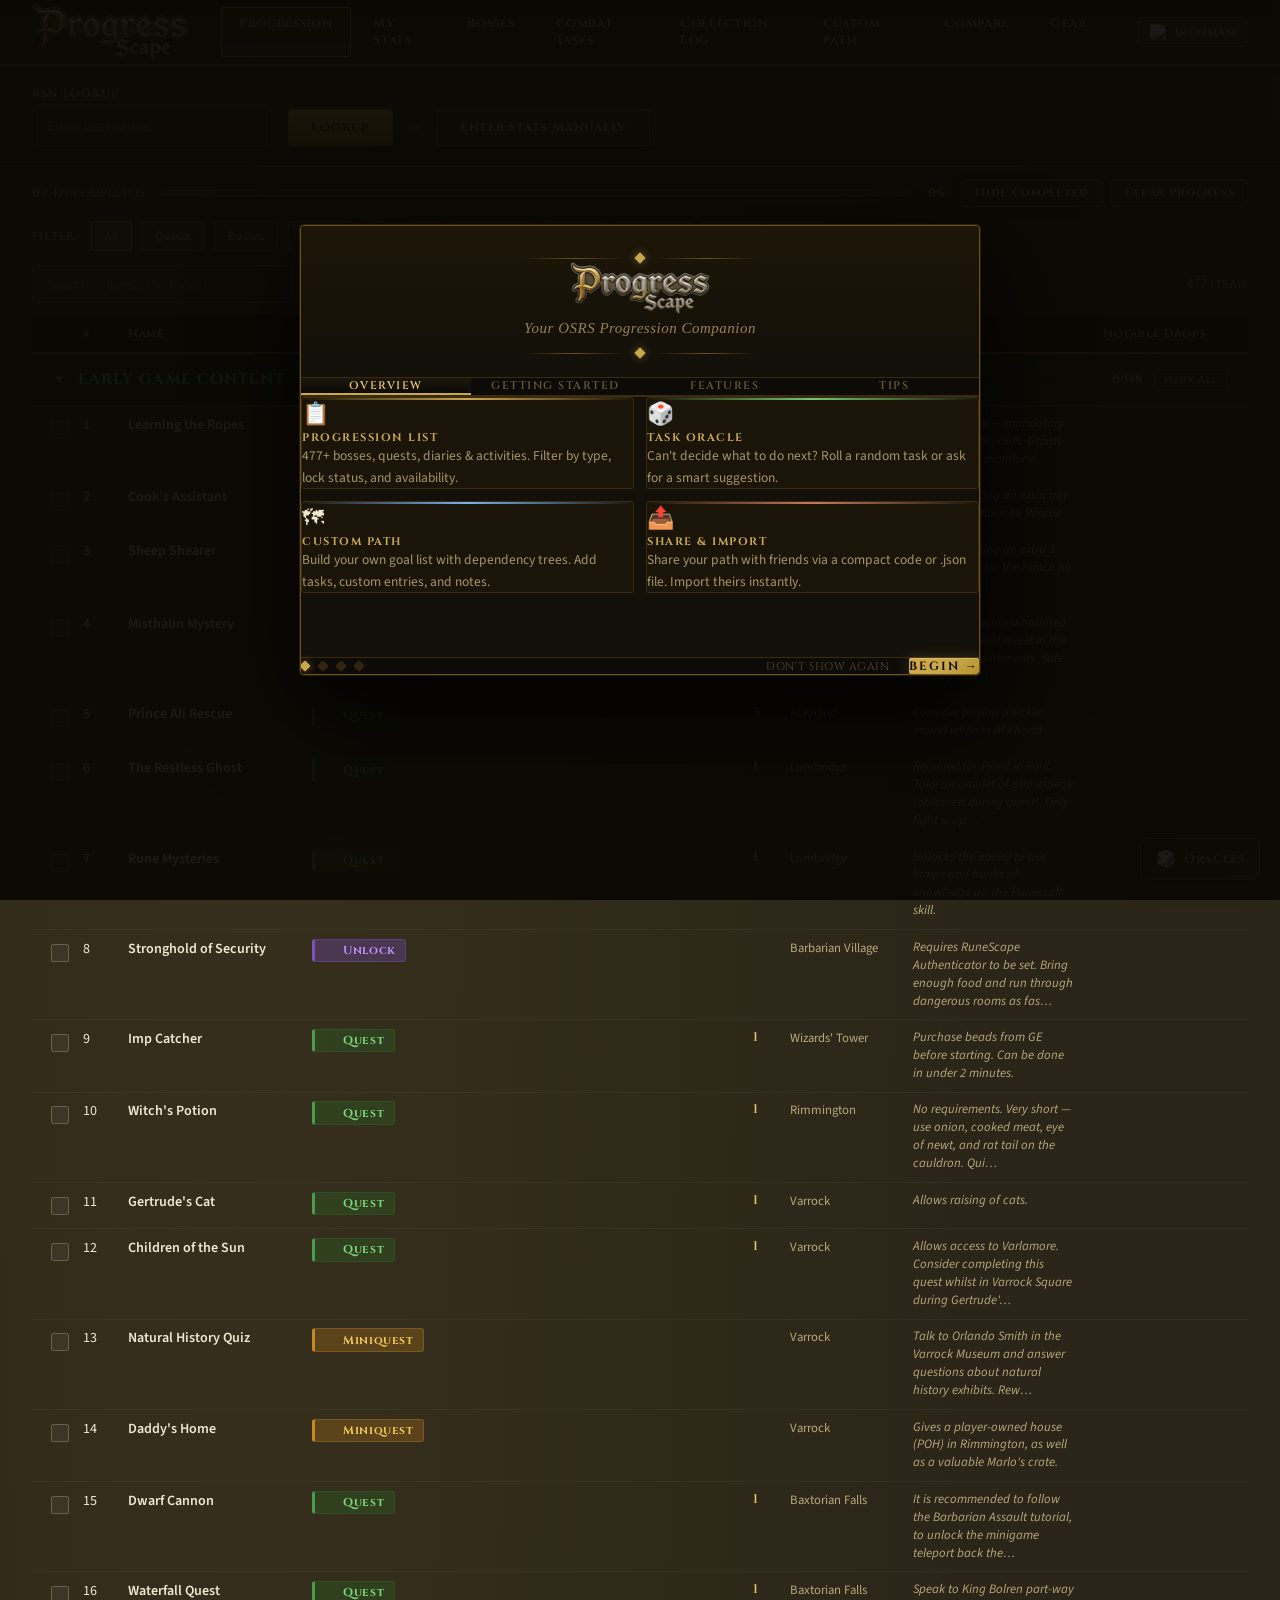
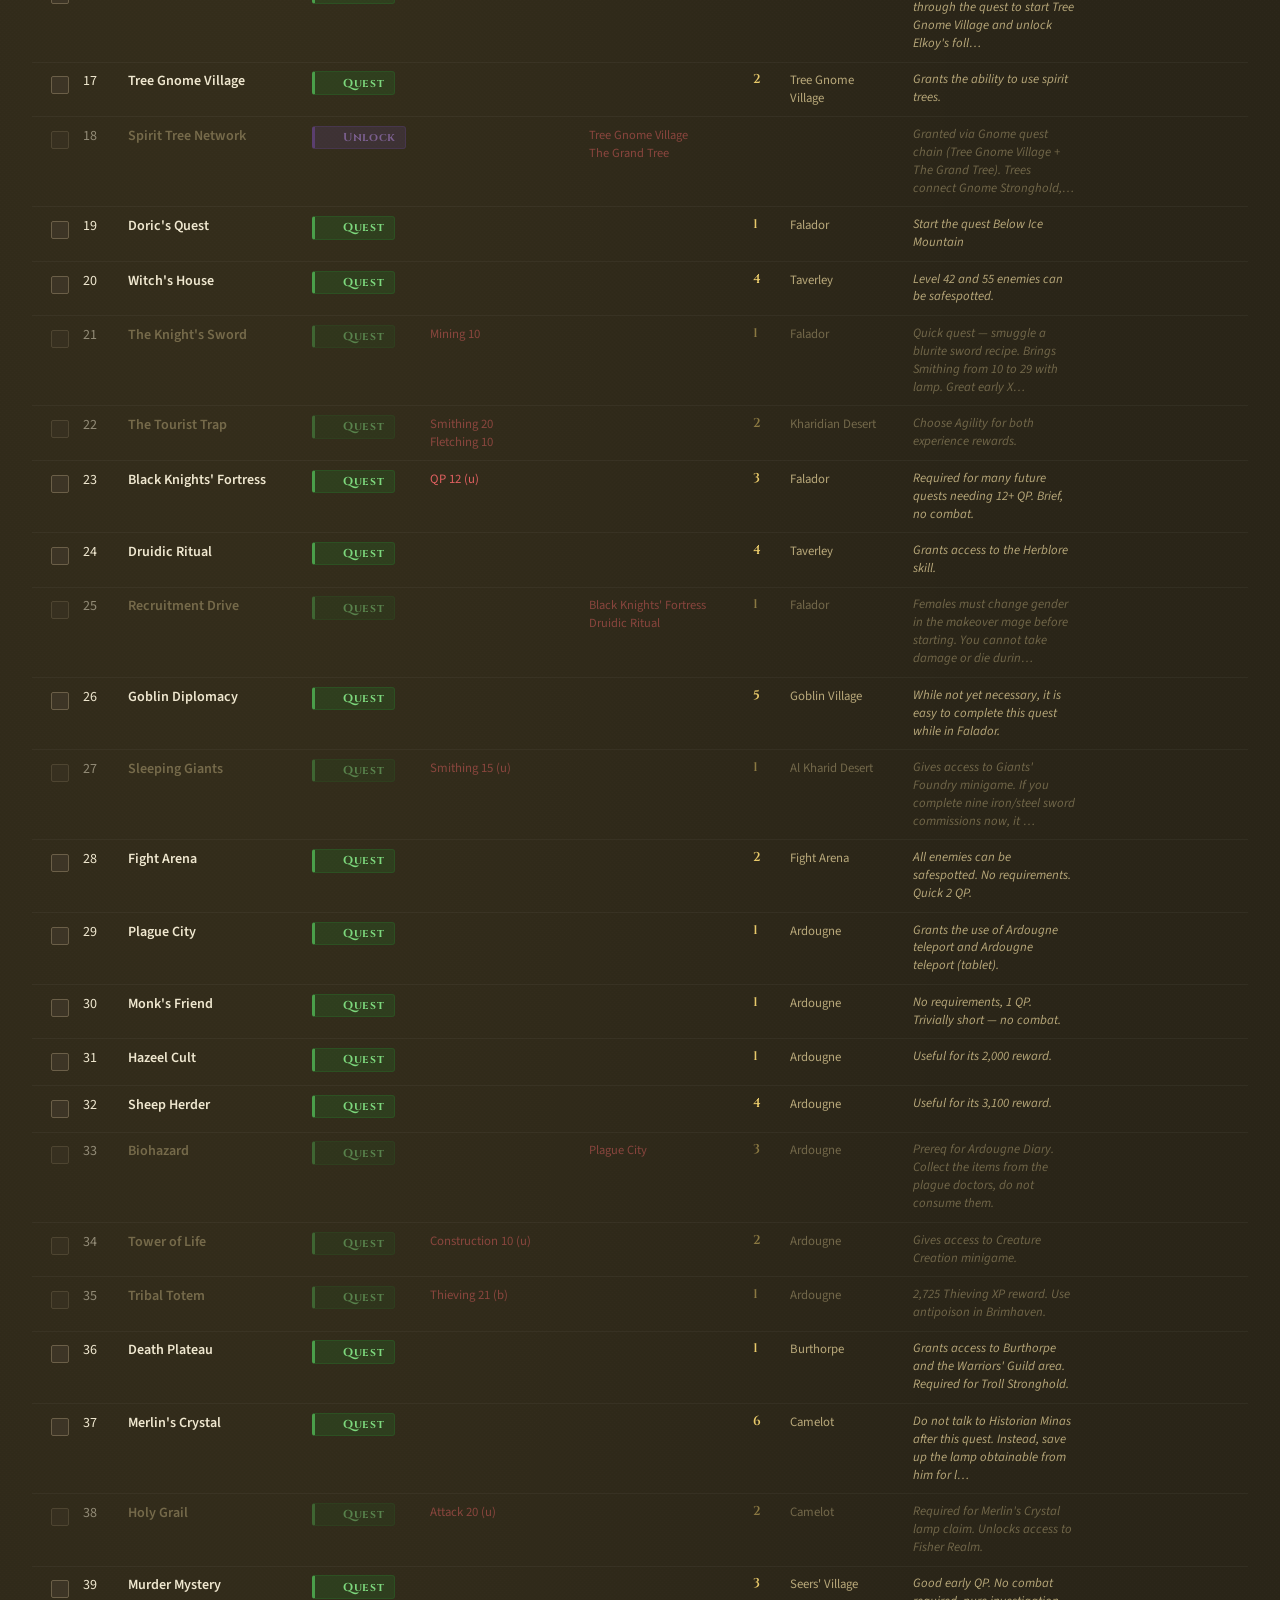
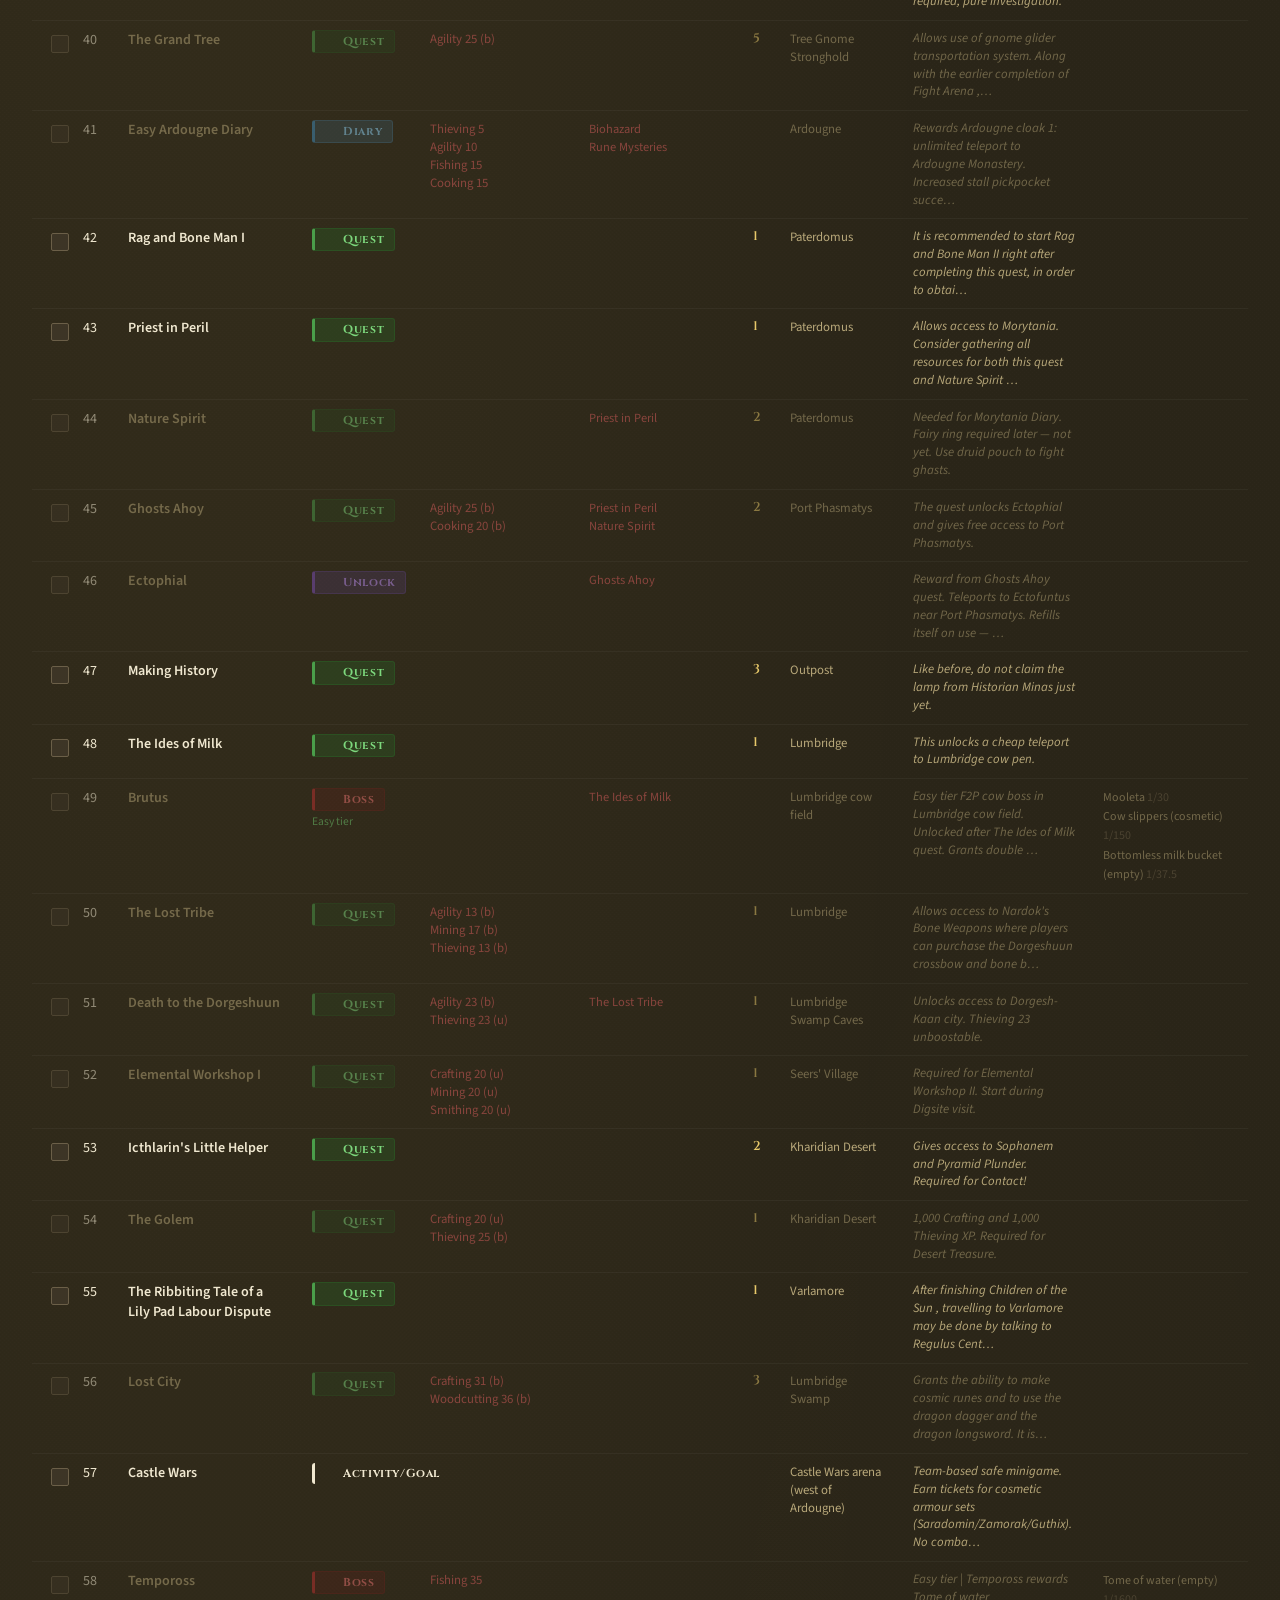
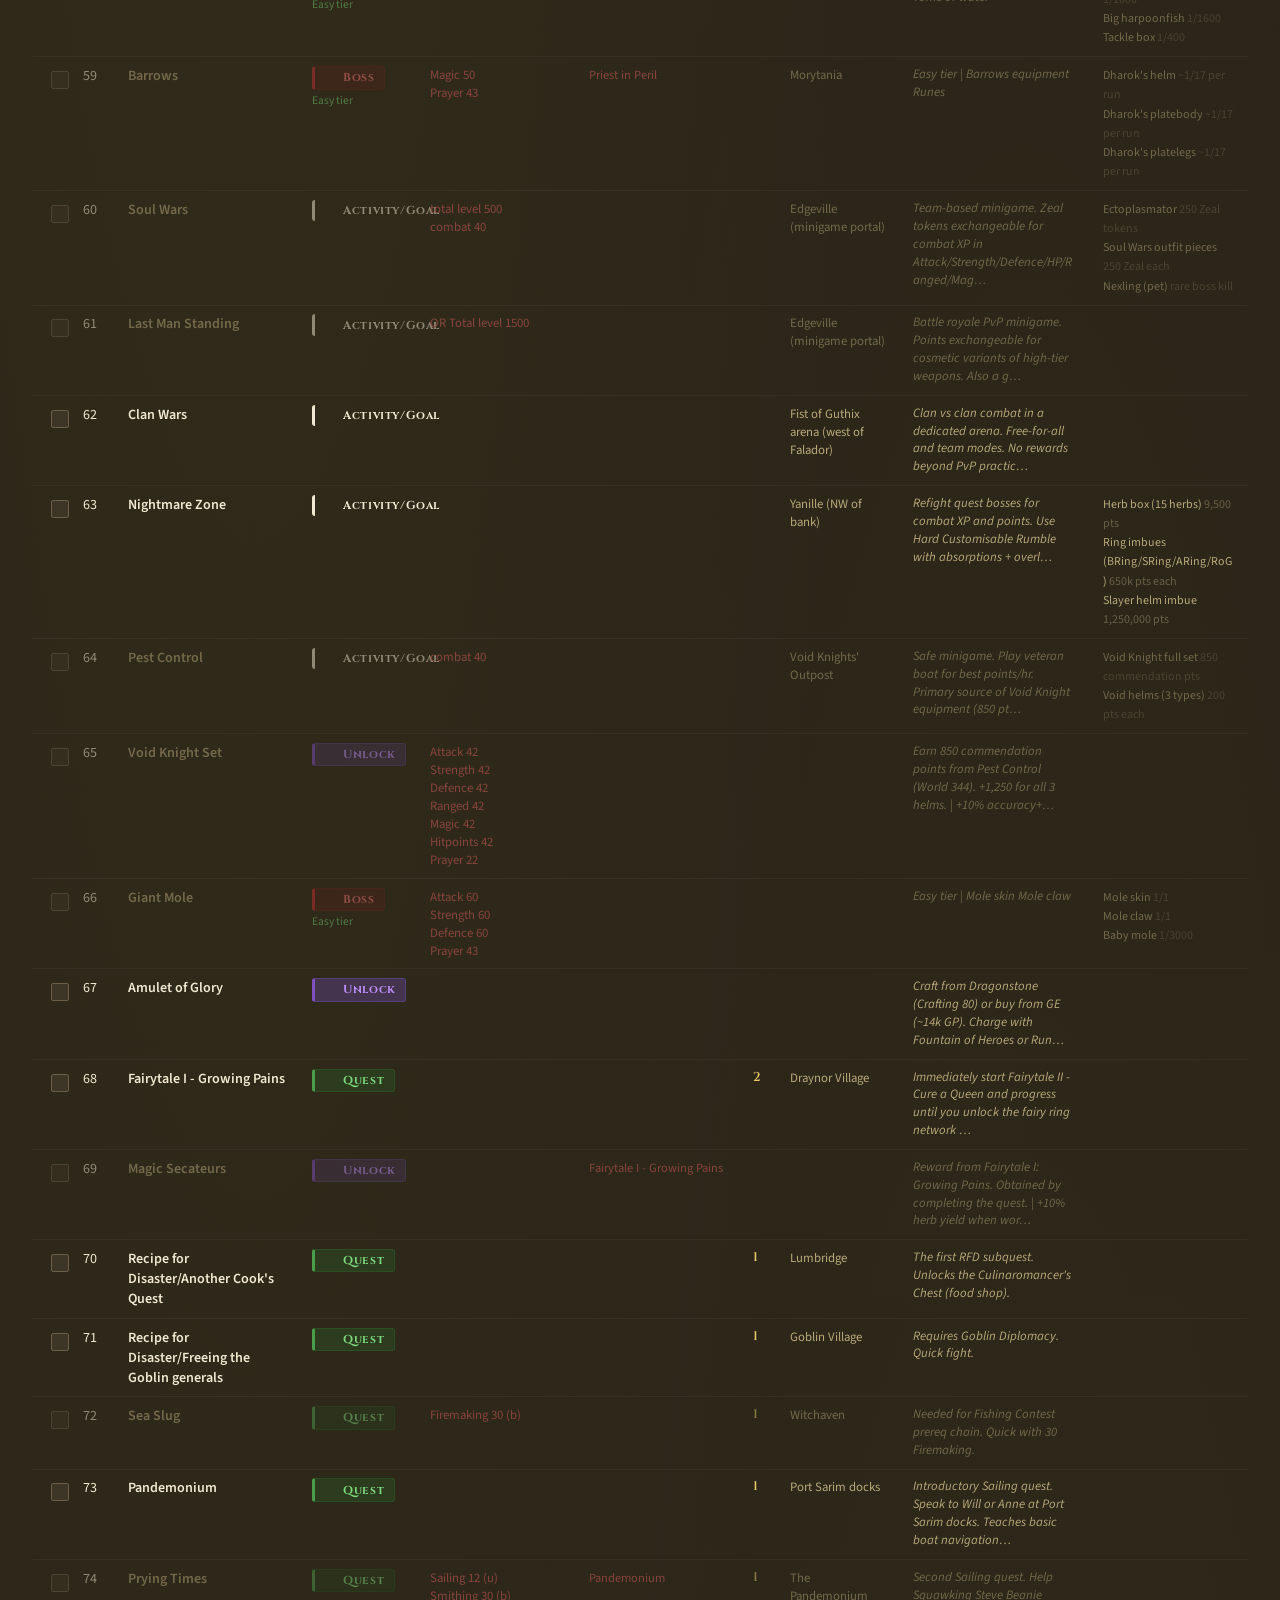
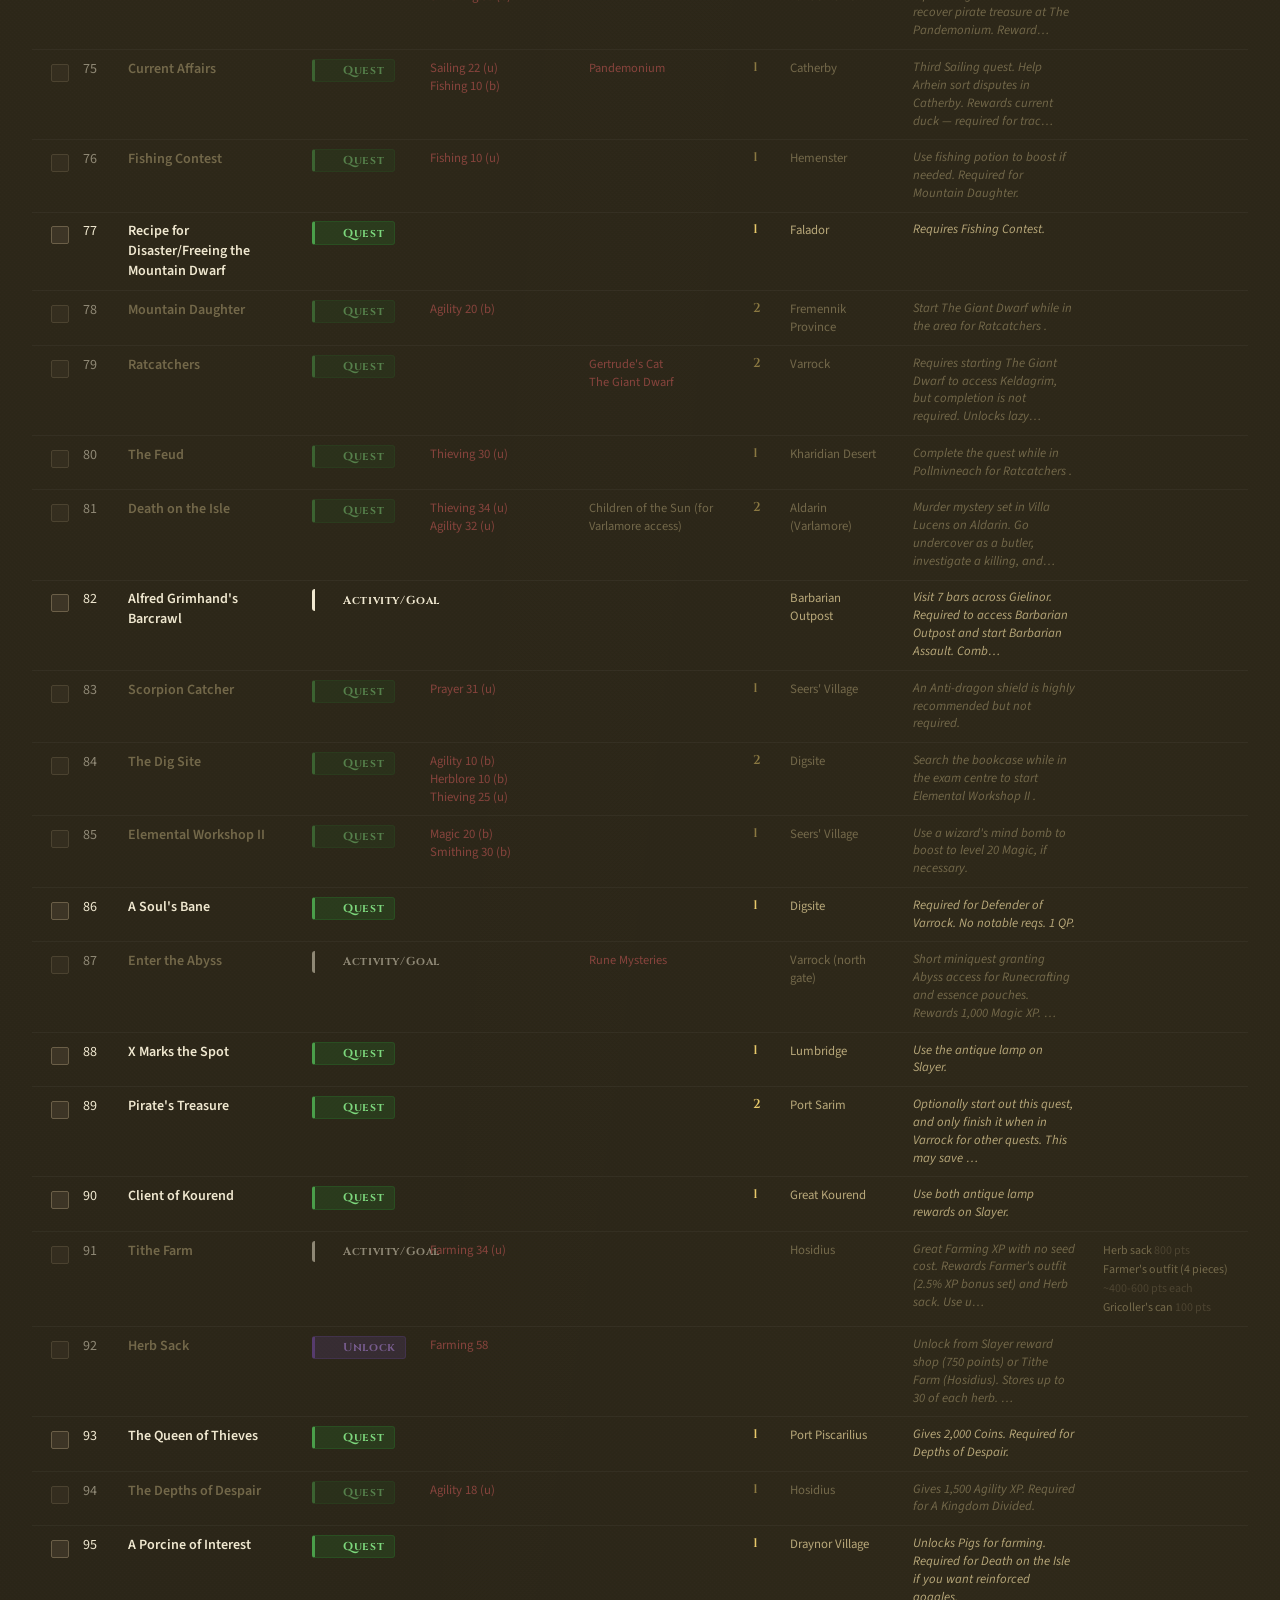
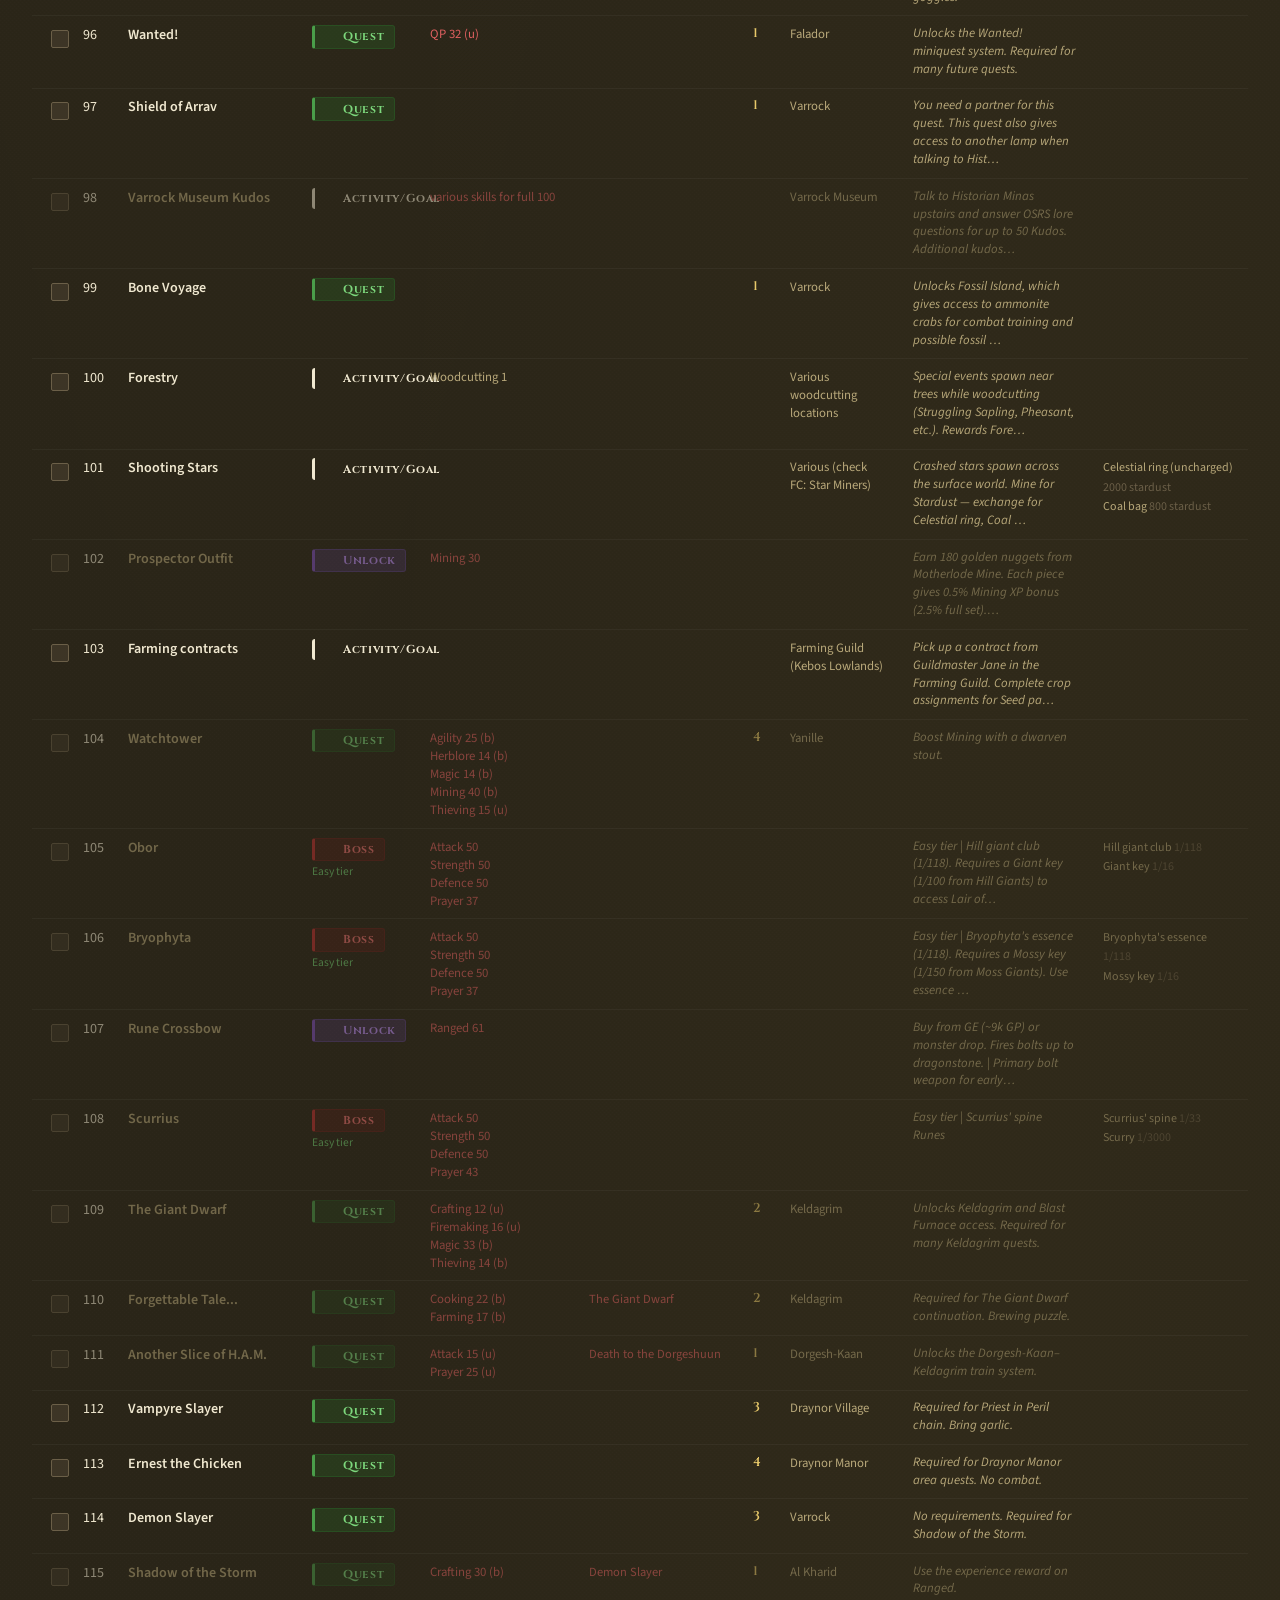
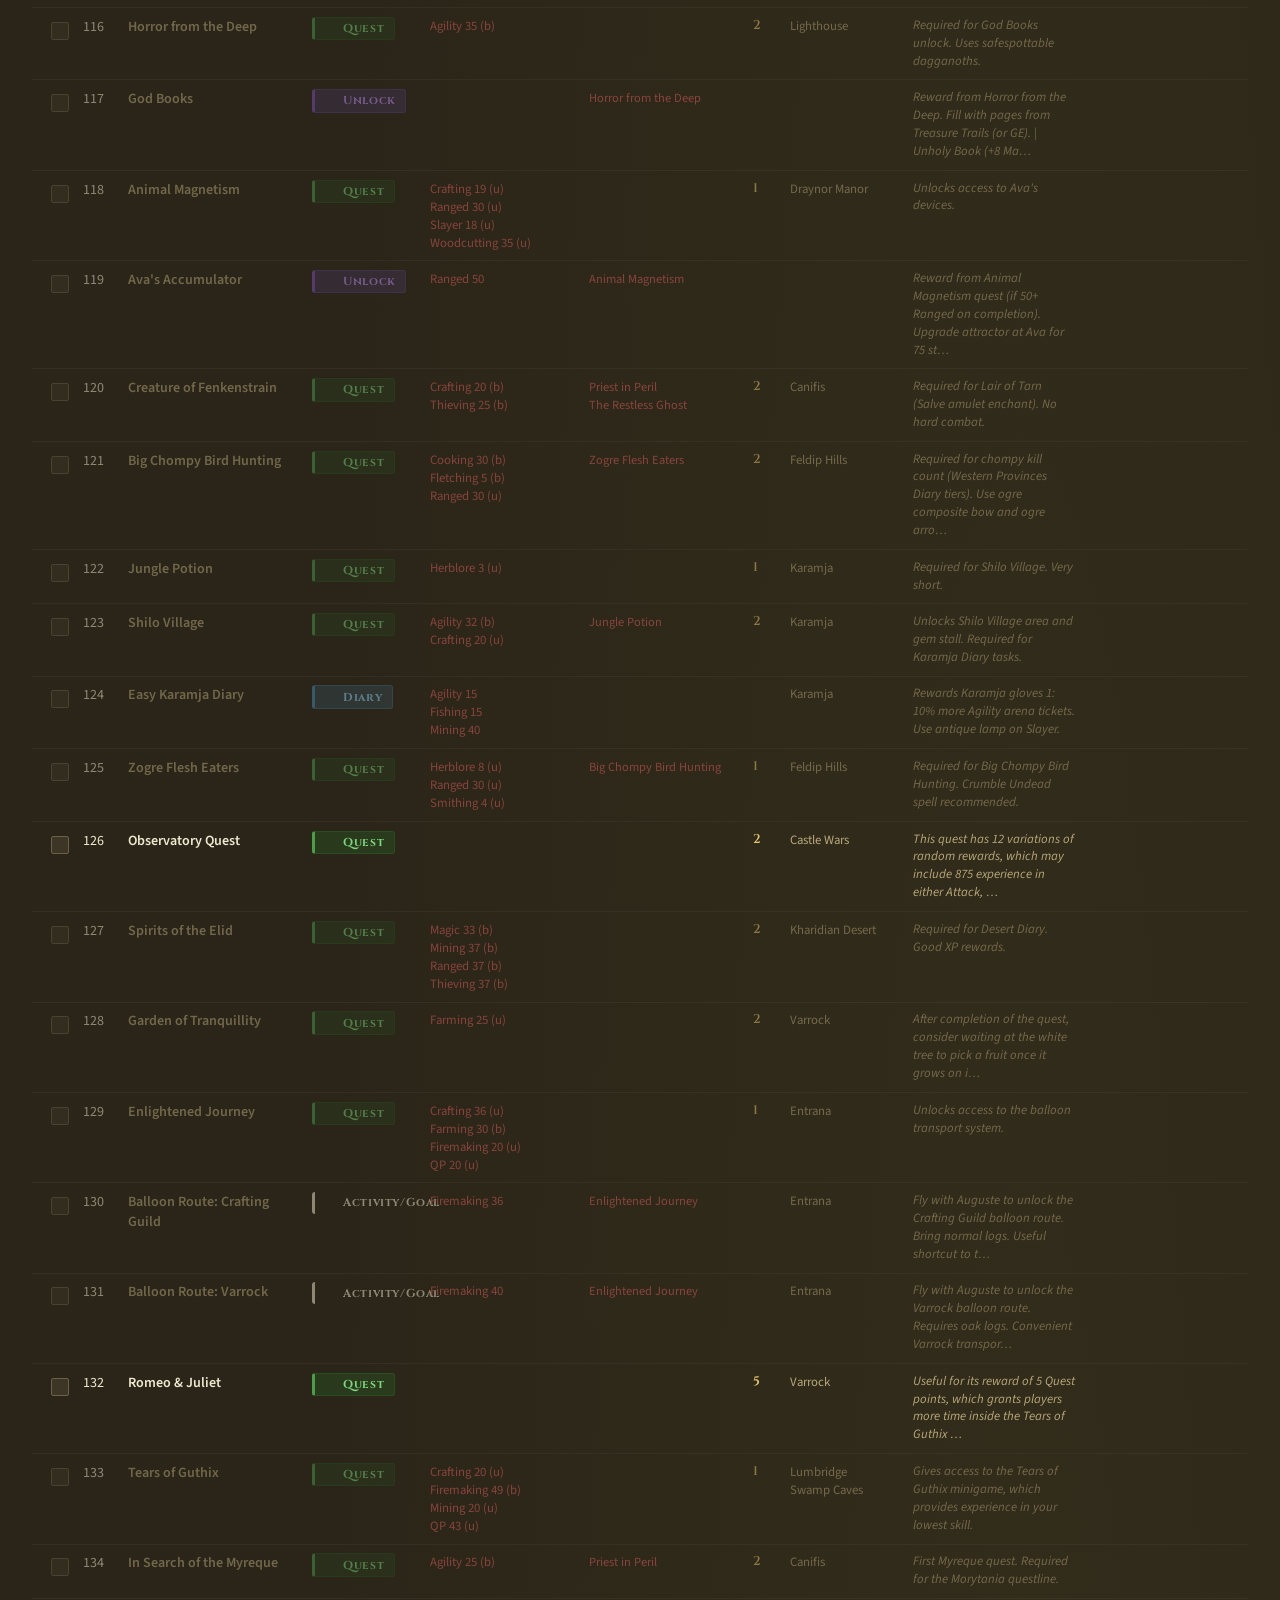
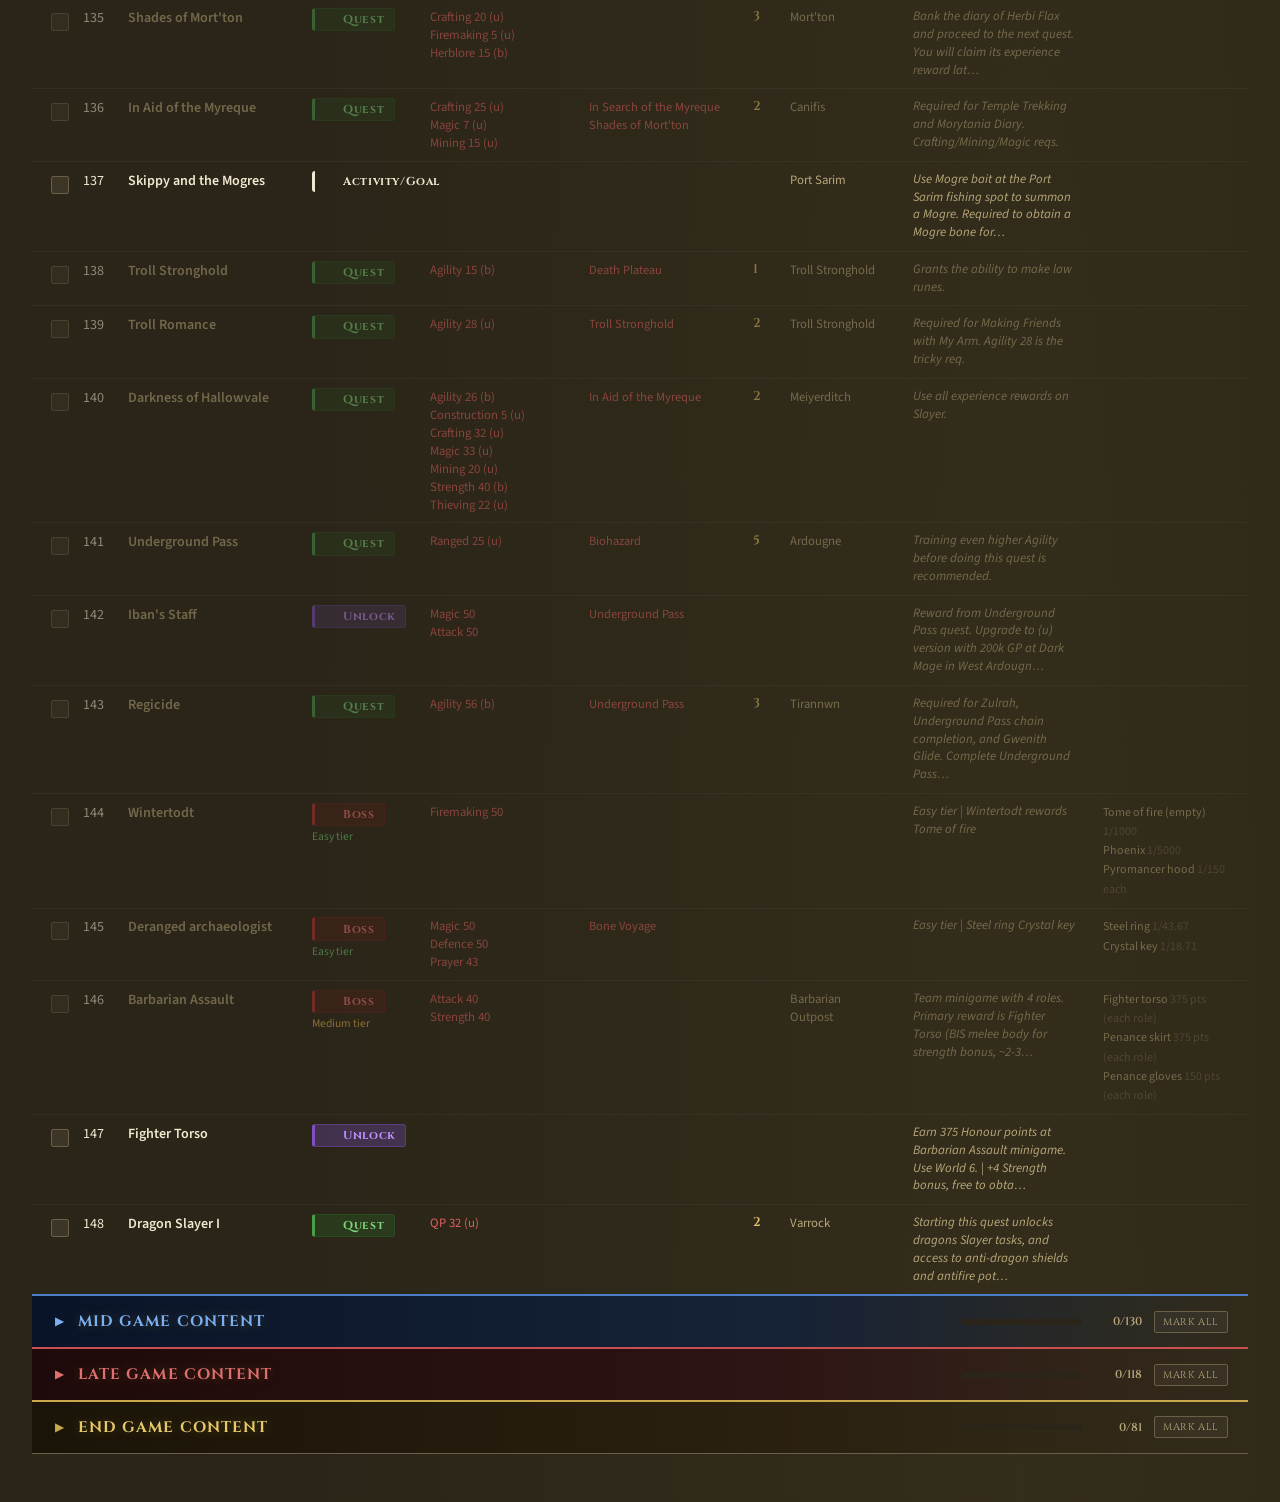
==== commit 82a8d98c: "Add files via upload" ====
--- a/index.html
+++ b/index.html
@@ -3,1266 +3,72 @@
 <head>
 <meta charset="UTF-8">
 <meta name="viewport" content="width=device-width, initial-scale=1.0">
-<title>ProgressScape</title>
+
+<!-- ===== SEO ===== -->
+<title>ProgressScape — Free OSRS Progression Tracker | Quests, Bosses &amp; Diaries</title>
+<meta name="description" content="Track your Old School RuneScape account through quests, bosses, achievement diaries and collection log. Free OSRS tracker with live GE prices, skill requirements and group comparison.">
+<meta name="keywords" content="OSRS tracker, Old School RuneScape progression, OSRS quest tracker, OSRS boss tracker, OSRS diary tracker, OSRS collection log, OSRS account progress, RuneScape tracker, OSRS skill requirements, OSRS goal planner">
+<link rel="canonical" href="https://progressscape.net/">
+
+<!-- ===== OPEN GRAPH (Discord, Reddit, Facebook) ===== -->
+<meta property="og:type"         content="website">
+<meta property="og:url"          content="https://progressscape.net/">
+<meta property="og:title"        content="ProgressScape — Free OSRS Progression Tracker">
+<meta property="og:description"  content="Track your Old School RuneScape account through quests, bosses, achievement diaries and collection log. Free OSRS tracker with live GE prices and group comparison.">
+<meta property="og:image"        content="https://progressscape.net/og-image.png">
+<meta property="og:image:width"  content="1200">
+<meta property="og:image:height" content="630">
+<meta property="og:image:alt"    content="ProgressScape — OSRS Progression Tracker">
+<meta property="og:site_name"    content="ProgressScape">
+<meta property="og:locale"       content="en_GB">
+
+<!-- ===== TWITTER CARD ===== -->
+<meta name="twitter:card"        content="summary_large_image">
+<meta name="twitter:title"       content="ProgressScape — Free OSRS Progression Tracker">
+<meta name="twitter:description" content="Track your Old School RuneScape account through quests, bosses, achievement diaries and collection log. Free OSRS tracker with live GE prices and group comparison.">
+<meta name="twitter:image"       content="https://progressscape.net/og-image.png">
+<meta name="twitter:image:alt"   content="ProgressScape — OSRS Progression Tracker">
+
 <link rel="preconnect" href="https://fonts.googleapis.com">
 <link href="https://fonts.googleapis.com/css2?family=MedievalSharp&family=Cinzel:wght@400;600;700&family=IM+Fell+English:ital@0;1&family=Source+Sans+3:wght@300;400;600&display=swap" rel="stylesheet">
-<style>
-  :root {
-    --gold: #c8a84b;
-    --gold-light: #e8c96a;
-    --gold-dark: #8a6e2a;
-    --stone: #2a2518;
-    --stone-mid: #3d3526;
-    --stone-light: #524839;
-    --stone-lighter: #6b5f48;
-    --parchment: #f0e8d0;
-    --parchment-dark: #d4c89a;
-    --red: #8b2020;
-    --red-light: #c43030;
-    --green: #2a6b2a;
-    --green-light: #3d9e3d;
-    --blue: #1a3a6b;
-    --blue-light: #2a5aa0;
-    --text-light: #f0e8d0;
-    --text-muted: #b8a87a;
-    --shadow: rgba(0,0,0,0.6);
-  }
-
-  * { box-sizing: border-box; margin: 0; padding: 0; }
-  html, body { overflow-x: hidden; max-width: 100vw; }
-
-  body {
-    background-color: var(--stone);
-    background-image:
-      radial-gradient(ellipse at 20% 0%, rgba(200,168,75,0.08) 0%, transparent 50%),
-      radial-gradient(ellipse at 80% 100%, rgba(200,168,75,0.06) 0%, transparent 50%),
-      url("data:image/svg+xml,%3Csvg xmlns='http://www.w3.org/2000/svg' width='4' height='4'%3E%3Crect width='4' height='4' fill='%232a2518'/%3E%3Crect x='0' y='0' width='1' height='1' fill='%2330291d' opacity='0.5'/%3E%3Crect x='2' y='2' width='1' height='1' fill='%2330291d' opacity='0.5'/%3E%3C/svg%3E");
-    color: var(--text-light);
-    font-family: 'Source Sans 3', sans-serif;
-    min-height: 100vh;
-  }
-
-  /* ===== HEADER ===== */
-  header {
-    background: linear-gradient(180deg, #1a1408 0%, var(--stone) 100%);
-    border-bottom: 2px solid var(--gold-dark);
-    padding: 0 2rem;
-    position: sticky;
-    top: 0;
-    z-index: 100;
-    box-shadow: 0 4px 20px rgba(0,0,0,0.8);
-  }
-
-  .header-inner {
-    max-width: 1400px;
-    margin: 0 auto;
-    display: flex;
-    align-items: center;
-    gap: 2rem;
-    height: 64px;
-  }
-
-  .site-title {
-    font-family: 'Cinzel', serif;
-    font-size: 1.4rem;
-    font-weight: 700;
-    color: var(--gold);
-    letter-spacing: 0.05em;
-    text-shadow: 0 0 20px rgba(200,168,75,0.4);
-    white-space: nowrap;
-  }
-
-  .site-title span {
-    color: var(--gold-light);
-  }
-
-  nav {
-    display: flex;
-    gap: 0.25rem;
-    flex: 1;
-  }
-
-  .nav-btn {
-    background: none;
-    border: 1px solid transparent;
-    color: var(--text-muted);
-    font-family: 'Cinzel', serif;
-    font-size: 0.8rem;
-    font-weight: 600;
-    letter-spacing: 0.05em;
-    padding: 0.45rem 1.1rem;
-    cursor: pointer;
-    border-radius: 3px;
-    transition: all 0.2s;
-  }
-
-  .nav-btn:hover {
-    color: var(--gold-light);
-    border-color: var(--gold-dark);
-    background: rgba(200,168,75,0.08);
-  }
-
-  .nav-btn.active {
-    color: var(--gold);
-    border-color: var(--gold);
-    background: rgba(200,168,75,0.12);
-  }
-
-  /* ===== PAGES ===== */
-  .page { display: none; }
-  .page.active { display: block; }
-
-  /* ===== LOOKUP BAR ===== */
-  .lookup-bar {
-    background: linear-gradient(180deg, var(--stone-mid) 0%, var(--stone) 100%);
-    border-bottom: 1px solid var(--stone-lighter);
-    padding: 1.25rem 2rem;
-  }
-
-  .lookup-inner {
-    max-width: 1400px;
-    margin: 0 auto;
-    display: flex;
-    gap: 1rem;
-    align-items: flex-end;
-    flex-wrap: wrap;
-  }
-
-  .lookup-group {
-    display: flex;
-    flex-direction: column;
-    gap: 0.3rem;
-  }
-
-  .lookup-group label {
-    font-family: 'Cinzel', serif;
-    font-size: 0.7rem;
-    font-weight: 600;
-    color: var(--text-muted);
-    letter-spacing: 0.08em;
-    text-transform: uppercase;
-  }
-
-  .lookup-group input {
-    background: var(--stone);
-    border: 1px solid var(--stone-lighter);
-    border-radius: 3px;
-    color: var(--text-light);
-    font-family: 'Source Sans 3', sans-serif;
-    font-size: 0.95rem;
-    padding: 0.5rem 0.85rem;
-    width: 240px;
-    transition: border-color 0.2s;
-    outline: none;
-  }
-
-  .lookup-group input:focus {
-    border-color: var(--gold-dark);
-  }
-
-  .lookup-group input::placeholder {
-    color: var(--stone-lighter);
-  }
-
-  .btn {
-    background: linear-gradient(180deg, var(--gold) 0%, var(--gold-dark) 100%);
-    border: 1px solid var(--gold-dark);
-    border-radius: 3px;
-    color: var(--stone);
-    font-family: 'Cinzel', serif;
-    font-size: 0.8rem;
-    font-weight: 700;
-    letter-spacing: 0.06em;
-    padding: 0.55rem 1.4rem;
-    cursor: pointer;
-    transition: all 0.15s;
-    white-space: nowrap;
-    box-shadow: 0 2px 8px rgba(0,0,0,0.4), inset 0 1px 0 rgba(255,255,255,0.2);
-  }
-
-  .btn:hover {
-    background: linear-gradient(180deg, var(--gold-light) 0%, var(--gold) 100%);
-    box-shadow: 0 3px 12px rgba(200,168,75,0.3), inset 0 1px 0 rgba(255,255,255,0.3);
-    transform: translateY(-1px);
-  }
-
-  .btn:active { transform: translateY(0); }
-
-  .btn-ghost {
-    background: transparent;
-    border: 1px solid var(--stone-lighter);
-    color: var(--text-muted);
-  }
-
-  .btn-ghost:hover {
-    background: rgba(200,168,75,0.08);
-    border-color: var(--gold-dark);
-    color: var(--gold-light);
-    box-shadow: none;
-    transform: none;
-  }
-
-  .lookup-sep {
-    color: var(--stone-lighter);
-    font-size: 0.8rem;
-    padding-bottom: 0.6rem;
-    align-self: flex-end;
-  }
-
-  /* ===== FILTERS ===== */
-  .filters-bar {
-    max-width: 1400px;
-    margin: 0 auto;
-    padding: 0.9rem 2rem;
-    display: flex;
-    gap: 0.6rem;
-    flex-wrap: wrap;
-    align-items: center;
-  }
-
-  .filter-label {
-    font-family: 'Cinzel', serif;
-    font-size: 0.7rem;
-    font-weight: 600;
-    color: var(--text-muted);
-    letter-spacing: 0.08em;
-    text-transform: uppercase;
-    margin-right: 0.2rem;
-  }
-
-  .chip {
-    background: var(--stone-mid);
-    border: 1px solid var(--stone-lighter);
-    border-radius: 2px;
-    color: var(--text-muted);
-    font-family: 'Source Sans 3', sans-serif;
-    font-size: 0.8rem;
-    padding: 0.3rem 0.8rem;
-    cursor: pointer;
-    transition: all 0.15s;
-  }
-
-  .chip:hover { border-color: var(--gold-dark); color: var(--gold-light); }
-
-  .chip.active {
-    background: rgba(200,168,75,0.15);
-    border-color: var(--gold);
-    color: var(--gold);
-  }
-
-  .chip.type-quest.active { background: rgba(42,107,42,0.2); border-color: var(--green-light); color: #6fc96f; }
-  .chip.type-boss.active { background: rgba(139,32,32,0.2); border-color: var(--red-light); color: #e06060; }
-  .chip.type-activity.active { background: rgba(26,58,107,0.2); border-color: var(--blue-light); color: #7ab0f0; }
-  .chip.type-unlock.active { background: rgba(120,80,200,0.2); border-color: #8a50c8; color: #b080f0; }
-  .chip.type-miniquest.active { background: rgba(180,120,30,0.2); border-color: #c89030; color: #e8b848; }
-
-  /* ===== SEARCH ===== */
-  .search-row {
-    max-width: 1400px;
-    margin: 0 auto;
-    padding: 0 2rem 0.75rem;
-    display: flex;
-    gap: 0.75rem;
-    align-items: center;
-  }
-
-  .search-input {
-    background: var(--stone-mid);
-    border: 1px solid var(--stone-lighter);
-    border-radius: 3px;
-    color: var(--text-light);
-    font-family: 'Source Sans 3', sans-serif;
-    font-size: 0.9rem;
-    padding: 0.45rem 0.85rem;
-    width: 260px;
-    outline: none;
-    transition: border-color 0.2s;
-  }
-
-  .search-input:focus { border-color: var(--gold-dark); }
-  .search-input::placeholder { color: var(--stone-lighter); }
-
-  .results-count {
-    color: var(--text-muted);
-    font-size: 0.8rem;
-    margin-left: auto;
-    font-family: 'Cinzel', serif;
-    letter-spacing: 0.04em;
-  }
-
-  /* ===== STATUS MESSAGE ===== */
-  .status-msg {
-    max-width: 1400px;
-    margin: 0 auto;
-    padding: 0 2rem 0.75rem;
-  }
-
-  .status-inner {
-    background: rgba(200,168,75,0.08);
-    border: 1px solid var(--gold-dark);
-    border-radius: 3px;
-    padding: 0.6rem 1rem;
-    font-size: 0.85rem;
-    color: var(--gold-light);
-    display: flex;
-    align-items: center;
-    gap: 0.5rem;
-  }
-
-  .status-inner.error { background: rgba(139,32,32,0.15); border-color: var(--red-light); color: #e08080; }
-  .status-inner.success { background: rgba(42,107,42,0.15); border-color: var(--green-light); color: #80d080; }
-
-  /* ===== TABLE ===== */
-  .table-wrap {
-    max-width: 1400px;
-    margin: 0 auto;
-    padding: 0 0 3rem;
-  }
-  .table-scroll {
-    overflow-x: auto;
-    overflow-y: auto;
-    max-height: calc(100vh - var(--header-h, 64px) - 160px);
-    padding: 0 2rem;
-  }
-  .table-scroll thead th {
-    position: sticky;
-    top: 0;
-    z-index: 10;
-  }
-
-  table {
-    width: 100%;
-    border-collapse: collapse;
-    font-size: 0.88rem;
-  }
-
-  thead th {
-    background: var(--stone-mid);
-    border-bottom: 2px solid var(--gold-dark);
-    color: var(--gold);
-    font-family: 'Cinzel', serif;
-    font-size: 0.72rem;
-    font-weight: 600;
-    letter-spacing: 0.08em;
-    padding: 0.7rem 0.85rem;
-    text-align: left;
-    white-space: nowrap;
-  }
-
-  thead th:first-child { width: 48px; text-align: center; }
-
-  tbody tr {
-    border-bottom: 1px solid rgba(255,255,255,0.04);
-    transition: background 0.1s;
-    cursor: pointer;
-  }
-
-  tbody tr:hover { background: rgba(200,168,75,0.06); }
-
-  tbody tr.completed {
-    background: rgba(42, 107, 42, 0.18);
-  }
-
-  tbody tr.completed:hover {
-    background: rgba(42, 107, 42, 0.26);
-  }
-
-  tbody tr.completed td {
-    color: rgba(111, 201, 111, 0.85);
-  }
-
-  tbody tr.completed .td-name a,
-  tbody tr.completed .td-name {
-    color: #6fc96f;
-  }
-
-  tbody tr.completed .type-badge {
-    opacity: 0.7;
-  }
-
-  tbody tr.completed .qp-badge {
-    color: rgba(111, 201, 111, 0.8);
-  }
-
-  tbody tr.row-locked {
-    opacity: 0.5;
-  }
-
-  tbody tr.row-achievable {
-    background: rgba(42,107,42,0.08);
-    border-left: 2px solid rgba(42,107,42,0.4);
-  }
-
-  tbody tr.row-achievable:hover {
-    background: rgba(42,107,42,0.15);
-  }
-
-  tbody tr.row-kc-progress {
-    background: rgba(40,140,200,0.08);
-    border-left: 2px solid rgba(40,140,200,0.5);
-  }
-
-  tbody tr.row-kc-progress:hover {
-    background: rgba(40,140,200,0.15);
-  }
-
-  tbody tr.row-kc-complete {
-    background: rgba(42,107,42,0.08);
-    border-left: 2px solid rgba(42,107,42,0.4);
-  }
-
-  tbody tr.row-kc-complete:hover {
-    background: rgba(42,107,42,0.15);
-  }
-
-  .drops-cell {
-    font-size: 0.75rem;
-    color: var(--text-muted);
-    max-width: 200px;
-    line-height: 1.6;
-  }
-
-  tbody tr.row-locked .td-name,
-  tbody tr.row-locked .td-name a {
-    color: var(--text-muted);
-  }
-
-  td {
-    padding: 0.55rem 0.85rem;
-    vertical-align: top;
-    color: var(--text-light);
-  }
-
-  td:first-child {
-    text-align: center;
-    color: var(--text-muted);
-    font-size: 0.78rem;
-    font-family: 'Cinzel', serif;
-    font-weight: 600;
-    width: 48px;
-  }
-
-  .td-name {
-    font-weight: 600;
-    color: var(--parchment);
-  }
-
-  .td-name a {
-    color: inherit;
-    text-decoration: none;
-  }
-
-  .td-name a:hover { color: var(--gold-light); text-decoration: underline; }
-
-  .type-badge {
-    display: inline-block;
-    border-radius: 2px;
-    font-size: 0.7rem;
-    font-family: 'Cinzel', serif;
-    font-weight: 600;
-    letter-spacing: 0.04em;
-    padding: 0.15rem 0.5rem;
-    white-space: nowrap;
-  }
-
-  .badge-Quest { background: rgba(42,107,42,0.25); color: #6fc96f; border: 1px solid rgba(42,107,42,0.5); }
-  .badge-Boss { background: rgba(139,32,32,0.25); color: #e06060; border: 1px solid rgba(139,32,32,0.5); }
-  .badge-Activity\/Goal, .badge-Activity { background: rgba(26,58,107,0.25); color: #7ab0f0; border: 1px solid rgba(26,58,107,0.5); }
-  .badge-Unlock { background: rgba(120,80,200,0.25); color: #b080f0; border: 1px solid rgba(120,80,200,0.5); }
-  .badge-Miniquest { background: rgba(180,120,30,0.25); color: #e8b848; border: 1px solid rgba(180,120,30,0.5); }
-  .badge-Diary { background: rgba(80,150,200,0.25); color: #80c8f0; border: 1px solid rgba(80,150,200,0.5); }
-  .chip.type-diary.active { background: rgba(80,150,200,0.2); border-color: #60a8d8; color: #80c8f0; }
-
-  .boss-tier {
-    font-size: 0.72rem;
-    color: var(--text-muted);
-    white-space: nowrap;
-  }
-
-  .tier-easy { color: #6fc96f; }
-  .tier-medium { color: #e8b848; }
-  .tier-hard { color: #e09030; }
-  .tier-elite { color: #e06060; }
-  .tier-master { color: #c050c0; }
-  .tier-grandmaster { color: #ff4040; text-shadow: 0 0 8px rgba(255,64,64,0.5); }
-
-  .skill-req {
-    font-size: 0.8rem;
-    color: var(--text-muted);
-    max-width: 260px;
-  }
-
-  .req-unmet { color: #e06060; }
-
-  .info-cell {
-    font-size: 0.8rem;
-    color: var(--text-muted);
-    font-style: italic;
-    max-width: 320px;
-    line-height: 1.4;
-  }
-
-  .qp-badge {
-    color: var(--gold-light);
-    font-family: 'Cinzel', serif;
-    font-size: 0.8rem;
-    font-weight: 600;
-  }
-
-  .location-cell {
-    font-size: 0.8rem;
-    color: var(--text-muted);
-    white-space: nowrap;
-  }
-
-  /* completed checkbox */
-  .check-cell {
-    width: 28px;
-    height: 28px;
-    display: flex;
-    align-items: center;
-    justify-content: center;
-  }
-
-  .check-box {
-    width: 18px;
-    height: 18px;
-    border: 1px solid var(--stone-lighter);
-    border-radius: 2px;
-    background: var(--stone-mid);
-    cursor: pointer;
-    display: flex;
-    align-items: center;
-    justify-content: center;
-    transition: all 0.15s;
-    flex-shrink: 0;
-  }
-
-  .check-box:hover { border-color: var(--gold-dark); }
-  .check-box.checked { background: var(--green); border-color: var(--green-light); }
-  .check-box.checked::after { content: '✓'; color: #6fc96f; font-size: 11px; line-height: 1; }
-
-  /* ===== PROGRESS BAR ===== */
-  .progress-bar-wrap {
-    max-width: 1400px;
-    margin: 0 auto;
-    padding: 0.75rem 2rem 0;
-    display: flex;
-    align-items: center;
-    gap: 1rem;
-  }
-
-  .progress-track {
-    flex: 1;
-    height: 6px;
-    background: var(--stone-mid);
-    border-radius: 3px;
-    overflow: hidden;
-    border: 1px solid var(--stone-lighter);
-  }
-
-  .progress-fill {
-    height: 100%;
-    background: linear-gradient(90deg, var(--gold-dark), var(--gold));
-    border-radius: 3px;
-    transition: width 0.4s ease;
-  }
-
-  .progress-label {
-    font-family: 'Cinzel', serif;
-    font-size: 0.75rem;
-    color: var(--text-muted);
-    white-space: nowrap;
-  }
-
-  .progress-label strong { color: var(--gold); }
-
-  /* ===== DETAIL PANEL ===== */
-  .detail-overlay {
-    display: none;
-    position: fixed;
-    inset: 0;
-    background: rgba(0,0,0,0.7);
-    z-index: 200;
-    backdrop-filter: blur(3px);
-  }
-
-  .detail-overlay.open { display: flex; align-items: center; justify-content: center; }
-
-  .detail-panel {
-    background: var(--stone-mid);
-    border: 1px solid var(--gold-dark);
-    border-radius: 4px;
-    box-shadow: 0 20px 60px rgba(0,0,0,0.8), inset 0 1px 0 rgba(200,168,75,0.1);
-    max-width: 560px;
-    width: 90%;
-    max-height: 80vh;
-    overflow-y: auto;
-    position: relative;
-  }
-
-  .detail-header {
-    background: linear-gradient(180deg, var(--stone-light) 0%, var(--stone-mid) 100%);
-    border-bottom: 1px solid var(--gold-dark);
-    padding: 1.25rem 1.5rem;
-    display: flex;
-    align-items: flex-start;
-    justify-content: space-between;
-    gap: 1rem;
-    position: sticky;
-    top: 0;
-  }
-
-  .detail-title {
-    font-family: 'Cinzel', serif;
-    font-size: 1.1rem;
-    font-weight: 700;
-    color: var(--gold-light);
-  }
-
-  .detail-close {
-    background: none;
-    border: none;
-    color: var(--text-muted);
-    cursor: pointer;
-    font-size: 1.2rem;
-    line-height: 1;
-    padding: 0.1rem;
-    transition: color 0.15s;
-  }
-
-  .detail-close:hover { color: var(--gold); }
-
-  .detail-body { padding: 1.25rem 1.5rem; }
-
-  .detail-row {
-    display: flex;
-    gap: 0.75rem;
-    margin-bottom: 0.85rem;
-    align-items: flex-start;
-  }
-
-  .detail-row-label {
-    font-family: 'Cinzel', serif;
-    font-size: 0.7rem;
-    font-weight: 600;
-    letter-spacing: 0.08em;
-    color: var(--text-muted);
-    text-transform: uppercase;
-    width: 110px;
-    flex-shrink: 0;
-    padding-top: 0.05rem;
-  }
-
-  .detail-row-val {
-    font-size: 0.88rem;
-    color: var(--text-light);
-    line-height: 1.5;
-    flex: 1;
-  }
-
-  .detail-divider {
-    border: none;
-    border-top: 1px solid var(--stone-lighter);
-    margin: 1rem 0;
-  }
-
-  .detail-actions {
-    display: flex;
-    gap: 0.75rem;
-    padding: 1rem 1.5rem 1.25rem;
-    border-top: 1px solid var(--stone-lighter);
-  }
-
-  /* ===== RANDOMIZER PAGE ===== */
-  .randomizer-page {
-    max-width: 900px;
-    margin: 0 auto;
-    padding: 3rem 2rem;
-  }
-
-  .randomizer-header {
-    text-align: center;
-    margin-bottom: 3rem;
-  }
-
-  .randomizer-header h1 {
-    font-family: 'Cinzel', serif;
-    font-size: 2rem;
-    font-weight: 700;
-    color: var(--gold);
-    text-shadow: 0 0 30px rgba(200,168,75,0.3);
-    margin-bottom: 0.5rem;
-  }
-
-  .randomizer-header p {
-    color: var(--text-muted);
-    font-size: 0.95rem;
-    font-family: 'IM Fell English', serif;
-    font-style: italic;
-  }
-
-  .randomizer-filters {
-    display: flex;
-    gap: 0.5rem;
-    flex-wrap: wrap;
-    justify-content: center;
-    margin-bottom: 2rem;
-  }
-
-  .spin-area {
-    background: var(--stone-mid);
-    border: 1px solid var(--gold-dark);
-    border-radius: 6px;
-    padding: 2.5rem;
-    text-align: center;
-    min-height: 300px;
-    display: flex;
-    flex-direction: column;
-    align-items: center;
-    justify-content: center;
-    position: relative;
-    overflow: hidden;
-    box-shadow: inset 0 0 60px rgba(0,0,0,0.4), 0 8px 30px rgba(0,0,0,0.5);
-  }
-
-  .spin-area::before {
-    content: '';
-    position: absolute;
-    inset: 0;
-    background: radial-gradient(ellipse at 50% 0%, rgba(200,168,75,0.08) 0%, transparent 60%);
-    pointer-events: none;
-  }
-
-  .spin-num {
-    font-family: 'Cinzel', serif;
-    font-size: 0.75rem;
-    letter-spacing: 0.1em;
-    color: var(--text-muted);
-    margin-bottom: 0.75rem;
-  }
-
-  .spin-name {
-    font-family: 'Cinzel', serif;
-    font-size: 1.8rem;
-    font-weight: 700;
-    color: var(--gold-light);
-    text-shadow: 0 0 20px rgba(200,168,75,0.4);
-    margin-bottom: 0.5rem;
-    line-height: 1.2;
-    animation: fadeIn 0.4s ease;
-  }
-
-  @keyframes fadeIn {
-    from { opacity: 0; transform: translateY(12px); }
-    to { opacity: 1; transform: translateY(0); }
-  }
-
-  @keyframes spinAnim {
-    0% { opacity: 0.3; transform: translateY(-8px); }
-    100% { opacity: 1; transform: translateY(0); }
-  }
-
-  .spin-name.spinning {
-    animation: spinAnim 0.08s ease infinite alternate;
-  }
-
-  .spin-type { margin-bottom: 1rem; }
-
-  .spin-meta {
-    display: flex;
-    gap: 1.5rem;
-    justify-content: center;
-    flex-wrap: wrap;
-    margin-bottom: 1rem;
-  }
-
-  .spin-meta-item {
-    text-align: center;
-  }
-
-  .spin-meta-label {
-    font-family: 'Cinzel', serif;
-    font-size: 0.65rem;
-    letter-spacing: 0.1em;
-    color: var(--text-muted);
-    text-transform: uppercase;
-    display: block;
-    margin-bottom: 0.15rem;
-  }
-
-  .spin-meta-val {
-    font-size: 0.9rem;
-    color: var(--text-light);
-  }
-
-  .spin-info {
-    font-family: 'IM Fell English', serif;
-    font-style: italic;
-    font-size: 0.9rem;
-    color: var(--text-muted);
-    max-width: 500px;
-    line-height: 1.5;
-    margin-bottom: 0.5rem;
-  }
-
-  .spin-idle {
-    font-family: 'IM Fell English', serif;
-    font-style: italic;
-    font-size: 1.1rem;
-    color: var(--stone-lighter);
-  }
-
-  .spin-btn-row {
-    display: flex;
-    gap: 1rem;
-    justify-content: center;
-    margin-top: 2rem;
-  }
-
-  .spin-btn {
-    background: linear-gradient(180deg, var(--gold) 0%, var(--gold-dark) 100%);
-    border: 1px solid var(--gold-dark);
-    border-radius: 4px;
-    color: var(--stone);
-    font-family: 'Cinzel', serif;
-    font-size: 1rem;
-    font-weight: 700;
-    letter-spacing: 0.06em;
-    padding: 0.85rem 2.5rem;
-    cursor: pointer;
-    transition: all 0.15s;
-    box-shadow: 0 4px 16px rgba(0,0,0,0.4), inset 0 1px 0 rgba(255,255,255,0.25);
-  }
-
-  .spin-btn:hover {
-    background: linear-gradient(180deg, var(--gold-light) 0%, var(--gold) 100%);
-    box-shadow: 0 6px 20px rgba(200,168,75,0.35), inset 0 1px 0 rgba(255,255,255,0.3);
-    transform: translateY(-2px);
-  }
-
-  .spin-btn:active { transform: translateY(0); }
-
-  .spin-history {
-    margin-top: 2.5rem;
-  }
-
-  .spin-history h3 {
-    font-family: 'Cinzel', serif;
-    font-size: 0.8rem;
-    letter-spacing: 0.1em;
-    color: var(--text-muted);
-    text-transform: uppercase;
-    margin-bottom: 0.75rem;
-  }
-
-  .history-list {
-    display: flex;
-    flex-direction: column;
-    gap: 0.4rem;
-  }
-
-  .history-item {
-    background: var(--stone-mid);
-    border: 1px solid var(--stone-lighter);
-    border-radius: 3px;
-    padding: 0.5rem 0.85rem;
-    display: flex;
-    align-items: center;
-    gap: 0.75rem;
-    font-size: 0.85rem;
-    color: var(--text-muted);
-    transition: background 0.15s;
-  }
-
-  .history-item:hover { background: var(--stone-light); }
-
-  .history-num {
-    font-family: 'Cinzel', serif;
-    font-size: 0.7rem;
-    font-weight: 600;
-    color: var(--stone-lighter);
-    width: 24px;
-  }
-
-  .history-name {
-    color: var(--parchment-dark);
-    font-weight: 600;
-    flex: 1;
-  }
-
-  /* ===== STATS PAGE ===== */
-  .stats-page {
-    max-width: 1000px;
-    margin: 0 auto;
-    padding: 2rem;
-  }
-
-  .stats-page h2 {
-    font-family: 'Cinzel', serif;
-    font-size: 1.2rem;
-    color: var(--gold);
-    margin-bottom: 1.5rem;
-    letter-spacing: 0.05em;
-  }
-
-  .skills-grid {
-    display: grid;
-    grid-template-columns: repeat(auto-fill, minmax(200px, 1fr));
-    gap: 0.5rem;
-    margin-bottom: 2rem;
-  }
-
-  .skill-input-row {
-    background: var(--stone-mid);
-    border: 1px solid var(--stone-lighter);
-    border-radius: 3px;
-    display: flex;
-    align-items: center;
-    padding: 0.4rem 0.75rem;
-    gap: 0.6rem;
-    transition: border-color 0.15s;
-  }
-
-  .skill-input-row:focus-within { border-color: var(--gold-dark); }
-
-  .skill-icon {
-    width: 20px;
-    height: 20px;
-    display: flex;
-    align-items: center;
-    justify-content: center;
-    font-size: 1rem;
-    flex-shrink: 0;
-  }
-
-  .skill-name-lbl {
-    font-family: 'Cinzel', serif;
-    font-size: 0.72rem;
-    font-weight: 600;
-    color: var(--text-muted);
-    letter-spacing: 0.04em;
-    width: 90px;
-    flex-shrink: 0;
-  }
-
-  .skill-level-input {
-    background: transparent;
-    border: none;
-    color: var(--text-light);
-    font-family: 'Source Sans 3', sans-serif;
-    font-size: 0.9rem;
-    font-weight: 600;
-    width: 40px;
-    text-align: right;
-    outline: none;
-  }
-
-  .skill-level-input::-webkit-inner-spin-button { opacity: 0; }
-
-  .stats-actions {
-    display: flex;
-    gap: 0.75rem;
-    margin-bottom: 1.5rem;
-  }
-
-  /* ===== SCROLLBAR ===== */
-  ::-webkit-scrollbar { width: 8px; height: 8px; }
-  ::-webkit-scrollbar-track { background: var(--stone); }
-  ::-webkit-scrollbar-thumb { background: var(--stone-light); border-radius: 4px; }
-  ::-webkit-scrollbar-thumb:hover { background: var(--stone-lighter); }
-
-  /* ===== MOBILE ===== */
-  @media (max-width: 700px) {
-    header { padding: 0 0.75rem; }
-    .header-inner {
-      flex-direction: column;
-      height: auto;
-      padding: 0.5rem 0;
-      gap: 0.35rem;
-      align-items: stretch;
-    }
-    .site-title {
-      font-size: 1rem;
-      text-align: center;
-      padding: 0.15rem 0;
-    }
-    nav {
-      display: flex;
-      justify-content: center;
-      gap: 0.2rem;
-      flex-wrap: nowrap;
-    }
-    .nav-btn {
-      font-size: 0.68rem;
-      padding: 0.3rem 0.5rem;
-      flex: 1;
-      text-align: center;
-    }
-    .lookup-inner { gap: 0.75rem; }
-    .lookup-group input { width: 100%; }
-    td { padding: 0.4rem 0.5rem; }
-  }
-
-  /* ===== MOBILE CARD VIEW ===== */
-  @media (max-width: 768px) {
-    .table-scroll {
-      overflow-x: unset;
-      overflow-y: unset;
-      max-height: unset;
-      padding: 0 0.75rem;
-    }
-
-    table, thead, tbody, tr, td, th { display: block; }
-
-    thead { display: none; }
-
-    .table-wrap {
-      padding: 0 0 2rem;
-    }
-
-    tbody tr {
-      background: var(--stone-mid);
-      border: 1px solid rgba(200,168,75,0.12);
-      border-radius: 6px;
-      margin-bottom: 0.5rem;
-      padding: 0;
-      display: grid;
-      grid-template-columns: 40px 1fr 90px;
-      grid-template-rows: auto auto;
-      gap: 0;
-      cursor: pointer;
-      transition: border-color 0.15s, background 0.15s;
-    }
-
-    tbody tr:hover {
-      border-color: rgba(200,168,75,0.3);
-      background: rgba(61,53,38,0.9);
-    }
-
-    tbody tr.completed {
-      background: rgba(42,107,42,0.15);
-      border-color: rgba(42,107,42,0.3);
-    }
-
-    tbody tr.row-locked {
-      opacity: 0.5;
-    }
-
-    /* Checkbox cell */
-    tbody tr td:nth-child(1) {
-      grid-column: 1;
-      grid-row: 1 / 3;
-      display: flex;
-      align-items: center;
-      justify-content: center;
-      padding: 0.6rem 0.5rem;
-      width: auto;
-    }
-
-    /* Order number cell */
-    tbody tr td:nth-child(2) {
-      grid-column: 2;
-      grid-row: 1;
-      padding: 0.55rem 0.5rem 0.1rem;
-      font-size: 0.7rem;
-      color: var(--text-muted);
-      font-family: 'Cinzel', serif;
-      font-weight: 600;
-    }
-
-    /* Name cell */
-    tbody tr td:nth-child(3) {
-      grid-column: 2;
-      grid-row: 2;
-      padding: 0 0.5rem 0.55rem;
-      font-size: 0.95rem;
-      font-weight: 600;
-      color: var(--parchment);
-    }
-
-    /* Type badge cell */
-    tbody tr td:nth-child(4) {
-      grid-column: 3;
-      grid-row: 1 / 3;
-      display: flex;
-      flex-direction: column;
-      align-items: flex-end;
-      justify-content: center;
-      padding: 0.55rem 0.5rem 0.55rem 0.25rem;
-      gap: 0.3rem;
-      overflow: hidden;
-    }
-
-    tbody tr td:nth-child(4) .type-badge {
-      white-space: nowrap;
-      font-size: 0.6rem;
-      padding: 0.15rem 0.35rem;
-    }
-
-    tbody tr td:nth-child(4) .boss-tier {
-      white-space: nowrap;
-      font-size: 0.58rem;
-      text-align: right;
-      display: block;
-    }
-
-    /* Skill req, quest prereqs, QP, location, notes — hidden on mobile */
-    tbody tr td:nth-child(5),
-    tbody tr td:nth-child(6),
-    tbody tr td:nth-child(7),
-    tbody tr td:nth-child(8),
-    tbody tr td:nth-child(9) {
-      display: none;
-    }
-
-    /* Completed state tweaks */
-    tbody tr.completed td:nth-child(3) { color: #6fc96f; }
-
-    /* Progress bar padding */
-    .progress-bar-wrap {
-      padding: 0.5rem 0.75rem 0;
-      flex-wrap: wrap;
-      gap: 0.4rem 0.75rem;
-    }
-    .progress-bar-wrap .progress-track { min-width: 60px; }
-    .progress-bar-wrap > div:last-child { width: 100%; justify-content: flex-end; margin-left: 0; }
-
-    /* Filter chips */
-    .filter-bar { padding: 0.6rem 0.75rem; gap: 0.4rem; }
-    .search-row { padding: 0.5rem 0.75rem; }
-
-    /* Card detail line */
-    .card-detail {
-      font-size: 0.7rem;
-      color: var(--text-muted);
-      margin-top: 0.2rem;
-      line-height: 1.35;
-      white-space: normal;
-      word-break: break-word;
-    }
-
-
-  }
-
-
-  /* ===== MOBILE: RANDOMIZER PAGE ===== */
-  @media (max-width: 768px) {
-    .randomizer-page {
-      padding: 1.5rem 0.75rem;
-    }
-
-    .randomizer-header {
-      margin-bottom: 1.25rem;
-    }
-
-    .randomizer-header h1 {
-      font-size: 1.35rem;
-    }
-
-    .randomizer-header p {
-      font-size: 0.85rem;
-    }
-
-    .randomizer-filters {
-      gap: 0.35rem;
-      margin-bottom: 1.25rem;
-      justify-content: flex-start;
-    }
-
-    .randomizer-filters .chip {
-      font-size: 0.72rem;
-      padding: 0.3rem 0.6rem;
-    }
-
-    .spin-area {
-      padding: 1.5rem 1rem;
-      min-height: 220px;
-    }
-
-    .spin-name {
-      font-size: 1.25rem;
-    }
-
-    .spin-meta {
-      gap: 1rem;
-    }
-
-    .spin-btn-row {
-      flex-direction: column;
-      align-items: stretch;
-      gap: 0.6rem;
-      margin-top: 1.25rem;
-    }
-
-    .spin-btn {
-      padding: 0.85rem 1rem;
-      font-size: 0.95rem;
-      text-align: center;
-    }
-
-    .btn-ghost {
-      text-align: center;
-    }
-
-    .spin-history {
-      margin-top: 1.5rem;
-    }
-  }
-
-
-  /* ===== USER NOTES ===== */
-  .user-note-ta {
-    width: 100%;
-    min-height: 80px;
-    background: var(--stone);
-    border: 1px solid var(--stone-lighter);
-    border-radius: 3px;
-    color: var(--text-light);
-    font-family: 'IM Fell English', serif;
-    font-size: 0.88rem;
-    line-height: 1.5;
-    padding: 0.5rem 0.6rem;
-    resize: vertical;
-    outline: none;
-    transition: border-color 0.15s;
-    box-sizing: border-box;
-  }
-
-  .user-note-ta:focus {
-    border-color: var(--gold-dark);
-  }
-
-  .user-note-ta::placeholder {
-    color: var(--stone-lighter);
-    font-style: italic;
-  }
-
-  .note-indicator {
-    font-size: 0.7rem;
-    margin-left: 0.4rem;
-    opacity: 0.7;
-    vertical-align: middle;
-    cursor: default;
-  }
-
-</style>
+<link rel="stylesheet" href="shared.css">
+<!-- Google Analytics -->
+<script async src="https://www.googletagmanager.com/gtag/js?id=G-8YXGC1W0GW"></script>
+<script>
+  window.dataLayer = window.dataLayer || [];
+  function gtag(){dataLayer.push(arguments);}
+  gtag('js', new Date());
+  gtag('config', 'G-8YXGC1W0GW');
+</script>
 </head>
 <body>
 
 <header>
   <div class="header-inner">
-    <div class="site-title">Progress<span>Scape</span></div>
+    <a href="index.html"><img src="./ProgressionScape_Logo_v1.png" alt="ProgressScape" class="site-title-img"></a>
     <nav>
-      <button class="nav-btn active" onclick="showPage('progression')">Progression</button>
-      <button class="nav-btn" onclick="showPage('randomizer')">What Next?</button>
-      <button class="nav-btn" onclick="showPage('stats')">My Stats</button>
+      <a href="index.html"  class="nav-btn active">Progression</a>
+      <a href="stats.html"  class="nav-btn">My Stats</a>
+      <a href="bosses.html" class="nav-btn">Bosses</a>
+      <a href="combat.html" class="nav-btn">Combat Tasks</a>
+      <a href="clog.html"   class="nav-btn">Collection Log</a>
+      <a href="planner.html" class="nav-btn">Custom Path</a>
+      <a href="compare.html" class="nav-btn">Compare</a>
+      <a href="gear.html"   class="nav-btn">Gear</a>
     </nav>
+    <div class="header-right">
+      <button id="ironman-toggle-btn" class="ironman-toggle-btn" onclick="toggleIronman()" title="Ironman Mode: OFF">
+        <img class="im-icon" src="https://oldschool.runescape.wiki/images/Ironman_chat_badge.png" alt="Ironman" style="width:16px;height:16px;object-fit:contain;image-rendering:pixelated;vertical-align:middle;margin-right:2px;"> Ironman
+      </button>
+    </div>
   </div>
 </header>
 
 <!-- ===== PROGRESSION PAGE ===== -->
 <div id="page-progression" class="page active">
+
+  <!-- Page heading — visible to search engines, unobtrusive in UI -->
+  <h1 style="position:absolute;width:1px;height:1px;overflow:hidden;clip:rect(0,0,0,0);white-space:nowrap">ProgressScape — OSRS Progression Tracker for Old School RuneScape quests, bosses, achievement diaries and collection log</h1>
 
   <div class="lookup-bar">
     <div class="lookup-inner">
@@ -1272,7 +78,7 @@
       </div>
       <button class="btn" onclick="lookupRSN()">Lookup</button>
       <span class="lookup-sep">or</span>
-      <button class="btn btn-ghost" onclick="showPage('stats')">Enter Stats Manually</button>
+      <button class="btn btn-ghost" onclick="location.href='stats.html'">Enter Stats Manually</button>
     </div>
   </div>
 
@@ -1283,7 +89,7 @@
   </div>
 
   <div class="progress-bar-wrap">
-    <div class="progress-label"><strong id="prog-done">0</strong> / <span id="prog-total">384</span> completed</div>
+    <div class="progress-label"><strong id="prog-done">0</strong> / <span id="prog-total">477</span> completed</div>
     <div class="progress-track"><div class="progress-fill" id="prog-fill" style="width:0%"></div></div>
     <div class="progress-label"><strong id="prog-pct">0%</strong></div>
     <div style="margin-left:auto; display:flex; gap:0.5rem; flex-shrink:0;">
@@ -1308,7 +114,7 @@
   </div>
 
   <div class="search-row">
-    <input class="search-input" type="text" id="search-input" placeholder="Search…" oninput="renderTable()">
+    <input class="search-input" type="text" id="search-input" placeholder="Search… (press / to focus)" oninput="renderTable(); pushFilterState()">
     <span class="results-count" id="results-count"></span>
   </div>
 
@@ -1335,82 +141,6 @@
   </div>
 </div>
 
-<!-- ===== RANDOMIZER PAGE ===== -->
-<div id="page-randomizer" class="page">
-  <div class="randomizer-page">
-    <div class="randomizer-header">
-      <h1>What Should I Do Next?</h1>
-      <p>Let the oracle decide your fate, adventurer.</p>
-    </div>
-
-    <div class="randomizer-filters">
-      <span class="filter-label" style="align-self:center">Include:</span>
-      <button class="chip type-quest active" data-rfilter="Quest" onclick="toggleRandFilter('Quest')">Quests</button>
-      <button class="chip type-boss active" data-rfilter="Boss" onclick="toggleRandFilter('Boss')">Bosses</button>
-      <button class="chip type-activity active" data-rfilter="Activity/Goal" onclick="toggleRandFilter('Activity/Goal')">Activities</button>
-      <button class="chip type-unlock active" data-rfilter="Unlock" onclick="toggleRandFilter('Unlock')">Unlocks</button>
-      <button class="chip type-miniquest active" data-rfilter="Miniquest" onclick="toggleRandFilter('Miniquest')">Miniquests</button>
-      <button class="chip active" id="rfilter-incomplete-btn" data-rfilter="incomplete" onclick="toggleRandFilter('incomplete')">Skip Completed</button>
-      <button class="chip active" id="rfilter-available-btn" data-rfilter="available" onclick="toggleRandFilter('available')">Available Only</button>
-    </div>
-
-    <div class="spin-area" id="spin-area">
-      <div class="spin-idle" id="spin-idle">Press the button to receive your quest…</div>
-      <div id="spin-result" style="display:none; width:100%">
-        <div class="spin-num" id="spin-num">#1</div>
-        <div class="spin-name" id="spin-name"></div>
-        <div class="spin-type" id="spin-type"></div>
-        <div class="spin-meta" id="spin-meta"></div>
-        <div class="spin-info" id="spin-info"></div>
-      </div>
-    </div>
-
-    <div class="spin-btn-row">
-      <button class="spin-btn" onclick="spinRandom()">⚔ Roll the Dice</button>
-      <button class="btn btn-ghost" onclick="markCurrentDone()">Mark Done & Roll Again</button>
-    </div>
-
-    <div class="spin-history" id="spin-history-wrap" style="display:none">
-      <h3>Recent Rolls</h3>
-      <div class="history-list" id="spin-history-list"></div>
-    </div>
-  </div>
-</div>
-
-<!-- ===== STATS PAGE ===== -->
-<div id="page-stats" class="page">
-  <div class="stats-page">
-    <h2>My Stats</h2>
-    <p style="color:var(--text-muted);font-size:0.88rem;margin-bottom:1.5rem;font-family:'IM Fell English',serif;font-style:italic">
-      Enter your skill levels to unlock requirement checking across the progression list. You can also use the RSN Lookup on the Progression page to auto-fill.
-    </p>
-    <div class="skills-grid" id="skills-grid"></div>
-    <div class="stats-actions">
-      <button class="btn" onclick="saveStats()">Save Stats</button>
-      <button class="btn btn-ghost" onclick="clearStats()">Reset</button>
-      <span id="stats-saved-msg" style="color:var(--green-light);font-size:0.85rem;align-self:center;display:none">✓ Saved</span>
-    </div>
-    <div style="display:flex;gap:1.5rem;margin-bottom:1rem;flex-wrap:wrap">
-      <div style="background:var(--stone-mid);border:1px solid var(--stone-lighter);border-radius:4px;padding:0.75rem 1.25rem;display:flex;align-items:center;gap:1rem">
-        <span style="font-family:'Cinzel',serif;font-size:0.72rem;font-weight:600;color:var(--text-muted);letter-spacing:0.08em;text-transform:uppercase">Combat Level</span>
-        <span id="combat-level-display" style="font-family:'Cinzel',serif;font-size:1.4rem;font-weight:700;color:var(--gold)">—</span>
-      </div>
-      <div style="background:var(--stone-mid);border:1px solid var(--stone-lighter);border-radius:4px;padding:0.75rem 1.25rem;display:flex;align-items:center;gap:1rem">
-        <span style="font-family:'Cinzel',serif;font-size:0.72rem;font-weight:600;color:var(--text-muted);letter-spacing:0.08em;text-transform:uppercase">Total Level</span>
-        <span id="total-level-display" style="font-family:'Cinzel',serif;font-size:1.4rem;font-weight:700;color:var(--gold)">—</span>
-      </div>
-    </div>
-    <div style="background:var(--stone-mid);border:1px solid var(--stone-lighter);border-radius:4px;padding:1rem 1.25rem;margin-top:1rem;">
-      <p style="font-family:'Cinzel',serif;font-size:0.72rem;font-weight:600;color:var(--text-muted);letter-spacing:0.08em;text-transform:uppercase;margin-bottom:0.5rem">Quest Points</p>
-      <div style="display:flex;align-items:center;gap:1rem">
-        <input type="number" id="qp-input" min="0" max="300" placeholder="0"
-          style="background:var(--stone);border:1px solid var(--stone-lighter);border-radius:3px;color:var(--gold);font-family:'Cinzel',serif;font-size:1.1rem;font-weight:700;padding:0.4rem 0.75rem;width:80px;outline:none;text-align:center">
-        <span style="font-size:0.85rem;color:var(--text-muted)">Current quest points (used to check QP requirements)</span>
-      </div>
-    </div>
-  </div>
-</div>
-
 <!-- ===== DETAIL MODAL ===== -->
 <div class="detail-overlay" id="detail-overlay" onclick="closeDetail(event)">
   <div class="detail-panel" id="detail-panel">
@@ -1426,820 +156,656 @@
   </div>
 </div>
 
+<!-- ===== ORACLE LAUNCHER ===== -->
+<div id="oracle-launcher" onclick="toggleOracleLauncher()" title="Oracles">
+  <span id="oracle-launcher-icon">🎲</span>
+  <span>Oracles</span>
+</div>
+<div id="trigger-task" class="floating-rand-trigger" onclick="toggleRandomPanel()" title="Task Oracle">
+  🎲 <span>Task Oracle</span>
+</div>
+<div id="trigger-combat" class="floating-rand-trigger" onclick="toggleCombatPanel()" title="Combat Oracle">
+  ⚔️ <span>Combat Oracle</span>
+</div>
+<div id="trigger-clog" class="floating-rand-trigger" onclick="toggleClogOraclePanel()" title="Collection Oracle">
+  📦 <span>Collection Oracle</span>
+</div>
+
+<div id="floating-rand-panel" class="floating-rand-panel">
+  <div class="frand-header">
+    <span class="frand-title">⚔ Task Oracle</span>
+    <button class="frand-close" onclick="closeRandomPanel()">✕</button>
+  </div>
+
+  <div class="frand-filters">
+    <button class="chip type-quest active" data-rfilter="Quest" onclick="toggleRandFilter('Quest')">Quests</button>
+    <button class="chip type-boss active" data-rfilter="Boss" onclick="toggleRandFilter('Boss')">Bosses</button>
+    <button class="chip type-activity active" data-rfilter="Activity/Goal" onclick="toggleRandFilter('Activity/Goal')">Activities</button>
+    <button class="chip type-unlock active" data-rfilter="Unlock" onclick="toggleRandFilter('Unlock')">Unlocks</button>
+    <button class="chip type-diary active" data-rfilter="Diary" onclick="toggleRandFilter('Diary')">Diaries</button>
+    <button class="chip active" data-rfilter="incomplete" onclick="toggleRandFilter('incomplete')">Skip Done</button>
+  </div>
+
+  <div class="frand-result-area">
+    <div id="float-spin-idle" class="frand-idle">Press a button to receive your task…</div>
+    <div id="float-spin-result" style="display:none">
+      <div id="float-spin-order" class="frand-order"></div>
+      <div id="float-spin-name" class="frand-name"></div>
+      <div id="float-spin-type" style="margin:0.4rem 0"></div>
+      <div id="float-spin-meta" class="frand-meta"></div>
+    </div>
+  </div>
+
+  <div class="frand-btns">
+    <button class="spin-btn frand-spin-btn" onclick="floatSpin(false)">🎲 Surprise Me</button>
+    <button class="spin-btn frand-spin-btn frand-suggest-btn" onclick="floatSpin(true)" title="Suggests tasks within ±10 levels of your stats">💡 Suggest Task</button>
+  </div>
+  <div class="frand-subbtns">
+    <button class="btn btn-ghost" style="font-size:0.75rem;padding:0.3rem 0.75rem" onclick="floatMarkDone()">✓ Mark Done & Roll Again</button>
+    <button class="btn btn-ghost" style="font-size:0.75rem;padding:0.3rem 0.75rem" onclick="clearSpinHistory()">🗑 Clear</button>
+  </div>
+  <div id="frand-buildpath-bar" style="display:none;padding:0.4rem 1rem 0.6rem">
+    <button class="btn" style="width:100%;font-size:0.8rem;padding:0.35rem 0;border-color:#4a7fc8;color:#8abcf8;background:rgba(74,127,200,0.08)" onclick="floatBuildPath()">🗺 Build Path to This</button>
+  </div>
+
+  <div id="float-history-wrap" style="display:none">
+    <div class="frand-hist-title">Recent Rolls</div>
+    <div id="float-history-list" class="frand-hist-list"></div>
+  </div>
+</div>
+
+<!-- ===== COMBAT ORACLE PANEL ===== -->
+<div id="combat-oracle-panel" class="floating-rand-panel">
+  <div class="frand-header">
+    <span class="frand-title">⚔️ Combat Oracle</span>
+    <button class="frand-close" onclick="closeCombatPanel()">✕</button>
+  </div>
+
+  <div class="frand-filters">
+    <button class="chip active" data-cafilter="Easy"        onclick="toggleCAFilter('Easy')">Easy</button>
+    <button class="chip active" data-cafilter="Medium"      onclick="toggleCAFilter('Medium')">Medium</button>
+    <button class="chip active" data-cafilter="Hard"        onclick="toggleCAFilter('Hard')">Hard</button>
+    <button class="chip active" data-cafilter="Elite"       onclick="toggleCAFilter('Elite')">Elite</button>
+    <button class="chip active" data-cafilter="Master"      onclick="toggleCAFilter('Master')">Master</button>
+    <button class="chip active" data-cafilter="Grandmaster" onclick="toggleCAFilter('Grandmaster')">GM</button>
+    <button class="chip active" data-cafilter="ca-incomplete" onclick="toggleCAFilter('ca-incomplete')">Skip Done</button>
+  </div>
+
+  <div class="frand-result-area" style="flex-direction:column;align-items:flex-start">
+    <div id="combat-spin-idle" class="frand-idle" style="width:100%;text-align:center">Press a button to receive your task…</div>
+    <div id="combat-spin-result" style="display:none;width:100%">
+      <div id="combat-spin-name" class="frand-name"></div>
+      <div id="combat-spin-badges" style="margin:0.3rem 0 0.2rem"></div>
+      <div id="combat-spin-boss" class="frand-source"></div>
+      <div id="combat-spin-desc" class="frand-desc"></div>
+    </div>
+  </div>
+
+  <div class="frand-btns">
+    <button class="spin-btn frand-spin-btn" onclick="combatSpin(false)">🎲 Surprise Me</button>
+    <button class="spin-btn frand-spin-btn frand-suggest-btn" onclick="combatSpin(true)" title="Suggests lowest incomplete tier first">💡 Suggest Task</button>
+  </div>
+  <div class="frand-subbtns">
+    <button class="btn btn-ghost" style="font-size:0.75rem;padding:0.3rem 0.75rem" onclick="combatMarkDone()">✓ Mark Done & Roll Again</button>
+    <button class="btn btn-ghost" style="font-size:0.75rem;padding:0.3rem 0.75rem" onclick="clearCombatHistory()">🗑 Clear</button>
+  </div>
+
+  <div id="combat-history-wrap" style="display:none">
+    <div class="frand-hist-title">Recent Rolls</div>
+    <div id="combat-history-list" class="frand-hist-list"></div>
+  </div>
+</div>
+
+<!-- ===== COLLECTION ORACLE PANEL ===== -->
+<div id="clog-oracle-panel" class="floating-rand-panel">
+  <div class="frand-header">
+    <span class="frand-title">📦 Collection Oracle</span>
+    <button class="frand-close" onclick="closeClogOraclePanel()">✕</button>
+  </div>
+
+  <div class="frand-filters">
+    <button class="chip active" data-clogfilter="Bosses"    onclick="toggleClogOracleFilter('Bosses')">Bosses</button>
+    <button class="chip active" data-clogfilter="Raids"     onclick="toggleClogOracleFilter('Raids')">Raids</button>
+    <button class="chip active" data-clogfilter="Clues"     onclick="toggleClogOracleFilter('Clues')">Clues</button>
+    <button class="chip active" data-clogfilter="Minigames" onclick="toggleClogOracleFilter('Minigames')">Minigames</button>
+    <button class="chip active" data-clogfilter="Other"     onclick="toggleClogOracleFilter('Other')">Other</button>
+    <button class="chip active" data-clogfilter="clog-missing" onclick="toggleClogOracleFilter('clog-missing')">Skip Obtained</button>
+  </div>
+
+  <div class="frand-result-area" style="flex-direction:column;align-items:flex-start">
+    <div id="clog-oracle-idle" class="frand-idle" style="width:100%;text-align:center">Press a button to receive your task…</div>
+    <div id="clog-oracle-result" style="display:none;width:100%">
+      <div id="clog-oracle-name" class="frand-name"></div>
+      <div id="clog-oracle-source" class="frand-source"></div>
+      <div id="clog-oracle-progress" class="frand-clog-progress"></div>
+    </div>
+  </div>
+
+  <div class="frand-btns">
+    <button class="spin-btn frand-spin-btn" onclick="clogOracleSpin(false)">🎲 Surprise Me</button>
+    <button class="spin-btn frand-spin-btn frand-suggest-btn" onclick="clogOracleSpin(true)" title="Suggests the source closest to completion">💡 Suggest Item</button>
+  </div>
+  <div class="frand-subbtns">
+    <button class="btn btn-ghost" style="font-size:0.75rem;padding:0.3rem 0.75rem" onclick="clogOracleMarkObtained()">✓ Mark Obtained & Roll Again</button>
+    <button class="btn btn-ghost" style="font-size:0.75rem;padding:0.3rem 0.75rem" onclick="clearClogOracleHistory()">🗑 Clear</button>
+  </div>
+
+  <div id="clog-oracle-history-wrap" style="display:none">
+    <div class="frand-hist-title">Recent Rolls</div>
+    <div id="clog-oracle-history-list" class="frand-hist-list"></div>
+  </div>
+</div>
+
+
+
+<!-- ===== PATH PREVIEW MODAL ===== -->
+<div id="path-preview-overlay" class="planner-modal-overlay" onclick="pathPreviewOverlayClick(event)">
+  <div class="planner-modal path-preview-modal" id="path-preview-modal">
+    <div class="planner-modal-header">
+      <span class="planner-modal-title" id="path-preview-title">Path to Goal</span>
+      <div style="display:flex;gap:0.4rem;align-items:center">
+        <button class="btn btn-ghost" style="font-size:0.75rem;padding:0.25rem 0.65rem;border-color:rgba(160,140,100,0.35);color:var(--text-muted)" onclick="openTreeViewFromPreview()" title="View dependency tree">&#x1F333; Tree View</button>
+        <button class="planner-modal-close" onclick="closePathPreview()">&#x2715;</button>
+      </div>
+    </div>
+    <div class="path-preview-summary" id="path-preview-summary"></div>
+    <div class="path-preview-list" id="path-preview-list"></div>
+    <div class="path-preview-footer" id="path-preview-footer"></div>
+  </div>
+</div>
+
+<!-- ===== TREE VIEW MODAL ===== -->
+<div id="tree-view-overlay" class="planner-modal-overlay" onclick="treeViewOverlayClick(event)">
+  <div class="planner-modal tree-view-modal">
+    <div class="planner-modal-header">
+      <div>
+        <span class="planner-modal-title" id="tree-view-title">Dependency Tree</span>
+        <div id="tree-view-subtitle" style="font-size:0.72rem;color:var(--text-muted);margin-top:0.15rem;font-family:'Source Sans 3',sans-serif"></div>
+      </div>
+      <div class="tree-view-toolbar">
+        <button class="btn btn-ghost" onclick="treeExpandAll()">Expand All</button>
+        <button class="btn btn-ghost" onclick="treeCollapseAll()">Collapse All</button>
+        <button class="planner-modal-close" onclick="closeTreeView()">&#x2715;</button>
+      </div>
+    </div>
+    <div class="tree-view-body" id="tree-view-body"></div>
+    <div class="tree-view-legend" id="tree-view-legend">
+      <span><span style="color:#5aae5a">&#x2713;</span> Completed</span>
+      <span><span style="color:#ae5a5a">&#x2717;</span> Incomplete</span>
+      <span style="opacity:0.55">Completed nodes collapsed by default &mdash; click &#x25B6; to expand</span>
+    </div>
+  </div>
+</div>
+
+
+<!-- ===== BACK TO TOP ===== -->
+<button id="back-to-top" class="back-to-top" onclick="scrollToTop()" title="Back to top">▲</button>
+
+
+<script src="data.js"></script>
+<script src="clog_data.js"></script>
+<script src="ca_data.js"></script>
+<script src="shared.js"></script>
+
+<div id="tier-float"></div>
+
+<!-- ===== SPLASH / WELCOME MODAL ===== -->
+<div id="splash-overlay" aria-hidden="true" style="display:none;position:fixed;inset:0;z-index:9999;background:rgba(10,8,4,0.92);align-items:center;justify-content:center;padding:24px 16px;">
+<div id="splash-modal">
+
+    <div class="sp-header">
+      <div class="sp-divrow"><div class="sp-divline"></div><div class="sp-gem"></div><div class="sp-divline"></div></div>
+      <img src="./ProgressionScape_Logo_v1.png" alt="ProgressScape" style="height:52px;width:auto;display:block;margin:0 auto 6px;object-fit:contain;">
+      <div class="sp-sub">Your OSRS Progression Companion</div>
+      <div class="sp-divrow" style="margin-top:12px;margin-bottom:0;"><div class="sp-divline"></div><div class="sp-gem"></div><div class="sp-divline"></div></div>
+    </div>
+
+    <div class="sp-tabs">
+      <button class="sp-tab sp-active" onclick="spShowTab(0)">Overview</button>
+      <button class="sp-tab" onclick="spShowTab(1)">Getting Started</button>
+      <button class="sp-tab" onclick="spShowTab(2)">Features</button>
+      <button class="sp-tab" onclick="spShowTab(3)">Tips</button>
+    </div>
+
+    <div class="sp-panel sp-active" id="sp-tab-0">
+      <div class="sp-feat-grid">
+        <div class="sp-feat-card"><span class="sp-feat-icon">📋</span><div class="sp-feat-title">Progression List</div><div class="sp-feat-desc">477+ bosses, quests, diaries &amp; activities. Filter by type, lock status, and availability.</div></div>
+        <div class="sp-feat-card"><span class="sp-feat-icon">🎲</span><div class="sp-feat-title">Task Oracle</div><div class="sp-feat-desc">Can't decide what to do next? Roll a random task or ask for a smart suggestion.</div></div>
+        <div class="sp-feat-card"><span class="sp-feat-icon">🗺</span><div class="sp-feat-title">Custom Path</div><div class="sp-feat-desc">Build your own goal list with dependency trees. Add tasks, custom entries, and notes.</div></div>
+        <div class="sp-feat-card"><span class="sp-feat-icon">📤</span><div class="sp-feat-title">Share &amp; Import</div><div class="sp-feat-desc">Share your path with friends via a compact code or .json file. Import theirs instantly.</div></div>
+      </div>
+    </div>
+
+    <div class="sp-panel" id="sp-tab-1">
+      <ul class="sp-step-list">
+        <li class="sp-step-item"><div class="sp-step-num">I</div><div><div class="sp-step-title">Set your stats</div><div class="sp-step-detail">Head to <span class="sp-pill">My Stats</span> and enter your skill levels, or use RSN Lookup to auto-fill from the hiscores.</div></div></li>
+        <li class="sp-step-item"><div class="sp-step-num">II</div><div><div class="sp-step-title">See what's available</div><div class="sp-step-detail">On <span class="sp-pill">Progression</span>, filter by <span class="sp-pill sp-pill-green">✅ Available Now</span> to see everything unlocked for your account today.</div></div></li>
+        <li class="sp-step-item"><div class="sp-step-num">III</div><div><div class="sp-step-title">Mark things done</div><div class="sp-step-detail">Tick any entry's checkbox to track your progress. Everything saves automatically in your browser.</div></div></li>
+        <li class="sp-step-item"><div class="sp-step-num">IV</div><div><div class="sp-step-title">Build a plan</div><div class="sp-step-detail">Use <span class="sp-pill">Custom Path</span> to map out goals with a dependency tree, then share with friends.</div></div></li>
+      </ul>
+    </div>
+
+    <div class="sp-panel" id="sp-tab-2">
+      <div class="sp-tip-list">
+        <div class="sp-tip-item"><div class="sp-tip-dot"></div><div><div class="sp-tip-head">🪓 Ironman Mode</div><div class="sp-tip-text">Toggle Ironman mode in the header to switch filters and content to Ironman-relevant entries.</div></div></div>
+        <div class="sp-tip-item"><div class="sp-tip-dot"></div><div><div class="sp-tip-head">🔍 Stacked Filters</div><div class="sp-tip-text">Filter by Quests, Bosses, Activities, Diaries, Miniquests, and Unlocks — combine them freely to narrow your view.</div></div></div>
+        <div class="sp-tip-item"><div class="sp-tip-dot"></div><div><div class="sp-tip-head">🎲 Task Oracle</div><div class="sp-tip-text">Use <span class="sp-pill">Suggest Task</span> for an intelligent pick, or <span class="sp-pill">Random</span> to spin the wheel. Hit Mark Done &amp; Roll Again to chain sessions.</div></div></div>
+        <div class="sp-tip-item"><div class="sp-tip-dot"></div><div><div class="sp-tip-head">🌳 Dependency Tree</div><div class="sp-tip-text">In Custom Path, use <span class="sp-pill">Path to Goal</span> on any entry to generate a full tree of everything needed to unlock it.</div></div></div>
+      </div>
+    </div>
+
+    <div class="sp-panel" id="sp-tab-3">
+      <div class="sp-tip-list">
+        <div class="sp-tip-item"><div class="sp-tip-dot"></div><div><div class="sp-tip-head">Your data is local</div><div class="sp-tip-text">Progress is stored in your browser. Clearing site data resets it — export your Custom Path as a .json backup regularly.</div></div></div>
+        <div class="sp-tip-item"><div class="sp-tip-dot"></div><div><div class="sp-tip-head">RSN Lookup vs manual</div><div class="sp-tip-text">RSN Lookup fills from the hiscores but won't update live. Re-run it whenever your levels change significantly.</div></div></div>
+        <div class="sp-tip-item"><div class="sp-tip-dot"></div><div><div class="sp-tip-head">Sharing paths</div><div class="sp-tip-text">Use <span class="sp-pill">Share Code</span> for a compact string to paste in Discord. Use <span class="sp-pill">Download .json</span> to send the full file directly.</div></div></div>
+        <div class="sp-tip-item"><div class="sp-tip-dot"></div><div><div class="sp-tip-head">Hide completed</div><div class="sp-tip-text">Toggle <span class="sp-pill">Hide Completed</span> on the progression list to keep your view clean as your log fills up.</div></div></div>
+      </div>
+    </div>
+
+    <div class="sp-footer">
+      <div class="sp-dots" id="sp-dots">
+        <div class="sp-dot sp-active" onclick="spShowTab(0)"></div>
+        <div class="sp-dot" onclick="spShowTab(1)"></div>
+        <div class="sp-dot" onclick="spShowTab(2)"></div>
+        <div class="sp-dot" onclick="spShowTab(3)"></div>
+      </div>
+      <div style="display:flex;gap:20px;align-items:center;">
+        <button class="sp-skip" onclick="spDismiss(true)">Don't show again</button>
+        <button class="sp-next" id="sp-next-btn" onclick="spNext()">Begin &rarr;</button>
+      </div>
+    </div>
+  </div>
+</div>
+
 <script>
+(function() {
+  var spCurrent = 0;
+  var spTotal = 4;
+
+  function spInit() {
+    if (!localStorage.getItem('progressscape_welcomed')) {
+      document.getElementById('splash-overlay').style.display = 'flex';
+    }
+  }
+
+  window.spShowTab = function(i) {
+    spCurrent = i;
+    document.querySelectorAll('.sp-panel').forEach(function(p,idx){ p.classList.toggle('sp-active', idx===i); });
+    document.querySelectorAll('.sp-tab').forEach(function(t,idx){ t.classList.toggle('sp-active', idx===i); });
+    document.querySelectorAll('.sp-dot').forEach(function(d,idx){ d.classList.toggle('sp-active', idx===i); });
+    document.getElementById('sp-next-btn').innerHTML = i === spTotal-1 ? 'Enter the World ✓' : 'Next &rarr;';
+  };
+
+  window.spNext = function() {
+    if (spCurrent < spTotal - 1) {
+      spShowTab(spCurrent + 1);
+    } else {
+      spDismiss(false);
+    }
+  };
+
+  window.spDismiss = function(permanent) {
+    if (permanent) localStorage.setItem('progressscape_welcomed', '1');
+    document.getElementById('splash-overlay').style.display = 'none';
+  };
+
+  // Close on overlay click (outside modal)
+  document.getElementById('splash-overlay').addEventListener('click', function(e) {
+    if (e.target === this) spDismiss(false);
+  });
+
+  // Run after page init so SPINE_DATA is available
+  if (document.readyState === 'loading') {
+    document.addEventListener('DOMContentLoaded', spInit);
+  } else {
+    spInit();
+  }
+})();
+
 // ============================================================
-// DATA (injected below)
+// COMBAT ACHIEVEMENTS
 // ============================================================
-</script>
-<script>
-const SPINE_DATA = [{"order":1,"name":"Learning the Ropes","type":"Quest","questPrereqs":"","skillReqs":"","qp":1,"info":"Tutorial Island — mandatory for all new accounts. Grants access to the mainland.","location":"Tutorial Island","entryType":"quest","bossTier":""},{"order":2,"name":"Cook's Assistant","type":"Quest","questPrereqs":"","skillReqs":"","qp":1,"info":"Consider getting an extra pot of flour for Prince Ali Rescue .","location":"Lumbridge","entryType":"quest","bossTier":""},{"order":3,"name":"Sheep Shearer","type":"Quest","questPrereqs":"","skillReqs":"","qp":1,"info":"Consider getting an extra 3 balls of wool for the Prince Ali rescue quest.","location":"Lumbridge","entryType":"quest","bossTier":""},{"order":4,"name":"Misthalin Mystery","type":"Quest","questPrereqs":"","skillReqs":"","qp":1,"info":"Short F2P quest in a haunted mansion. Easiest quest in the game, no requirements. Safe for very new accounts.","location":"Lumbridge","entryType":"quest","bossTier":""},{"order":5,"name":"Prince Ali Rescue","type":"Quest","questPrereqs":"","skillReqs":"","qp":3,"info":"Consider buying a sickle mould while in Al Kharid.","location":"Al Kharid","entryType":"quest","bossTier":""},{"order":6,"name":"The Restless Ghost","type":"Quest","questPrereqs":"","skillReqs":"","qp":1,"info":"Required for Priest in Peril. Take an amulet of ghostspeak (obtained during quest). Only fight is optional (skull drops on death).","location":"Lumbridge","entryType":"quest","bossTier":""},{"order":7,"name":"Rune Mysteries","type":"Quest","questPrereqs":"","skillReqs":"","qp":1,"info":"Unlocks the ability to use lamps and books of knowledge on the Runecraft skill.","location":"Lumbridge","entryType":"quest","bossTier":""},{"order":8,"name":"Stronghold of Security","type":"Unlock","questPrereqs":"","skillReqs":"","qp":0,"info":"Requires RuneScape Authenticator to be set. Bring enough food and run through dangerous rooms as fast as possible, with auto-retaliate off. This rewards players with 10,000 from just the first three floors.","location":"Barbarian Village","entryType":"unlock","bossTier":""},{"order":9,"name":"Imp Catcher","type":"Quest","questPrereqs":"","skillReqs":"","qp":1,"info":"Purchase beads from GE before starting. Can be done in under 2 minutes.","location":"Wizards' Tower","entryType":"quest","bossTier":""},{"order":10,"name":"Witch's Potion","type":"Quest","questPrereqs":"","skillReqs":"","qp":1,"info":"No requirements. Very short — use onion, cooked meat, eye of newt, and rat tail on the cauldron. Quick 1 QP.","location":"Rimmington","entryType":"quest","bossTier":""},{"order":11,"name":"Gertrude's Cat","type":"Quest","questPrereqs":"","skillReqs":"","qp":1,"info":"Allows raising of cats.","location":"Varrock","entryType":"quest","bossTier":""},{"order":12,"name":"Children of the Sun","type":"Quest","questPrereqs":"","skillReqs":"","qp":1,"info":"Allows access to Varlamore. Consider completing this quest whilst in Varrock Square during Gertrude's Cat to minimise time spent moving back and forth.","location":"Varrock","entryType":"quest","bossTier":""},{"order":13,"name":"Natural History Quiz","type":"Miniquest","questPrereqs":"","skillReqs":"","qp":0,"info":"Talk to Orlando Smith in the Varrock Museum and answer questions about natural history exhibits. Rewards 1,000 XP in Hunter and Slayer. No requirements.","location":"Varrock","entryType":"quest","bossTier":""},{"order":14,"name":"Daddy's Home","type":"Miniquest","questPrereqs":"","skillReqs":"","qp":0,"info":"Gives a player-owned house (POH) in Rimmington, as well as a valuable Marlo's crate.","location":"Varrock","entryType":"quest","bossTier":""},{"order":15,"name":"Dwarf Cannon","type":"Quest","questPrereqs":"","skillReqs":"","qp":1,"info":"It is recommended to follow the Barbarian Assault tutorial, to unlock the minigame teleport back there. This makes it easier to reach the quest finish location more quickly. Or just use the teleport from a games necklace.","location":"Baxtorian Falls","entryType":"quest","bossTier":""},{"order":16,"name":"Waterfall Quest","type":"Quest","questPrereqs":"","skillReqs":"","qp":1,"info":"Speak to King Bolren part-way through the quest to start Tree Gnome Village  and unlock Elkoy's follow option.","location":"Baxtorian Falls","entryType":"quest","bossTier":""},{"order":17,"name":"Tree Gnome Village","type":"Quest","questPrereqs":"","skillReqs":"","qp":2,"info":"Grants the ability to use spirit trees.","location":"Tree Gnome Village‎","entryType":"quest","bossTier":""},{"order":18,"name":"Spirit Tree Network","type":"Unlock","questPrereqs":"Tree Gnome Village; The Grand Tree","skillReqs":"No combat req for access; Farming 83 for POH spirit tree","qp":0,"info":"Granted via Gnome quest chain (Tree Gnome Village + The Grand Tree). Trees connect Gnome Stronghold, Gnome Village, Khazard Battlefield, West Ardougne, Prifddinas (post-Song of the Elves), and more. | Free teleport network with wide Gnome/western coverage. Combines with fairy ring in POH (Construction 75+83 Farm for combo hotspot) for exceptional travel. Essential for Ape Atoll, Gnome quests, and western farming patches.","location":"","entryType":"unlock","bossTier":"","unlockCategory":"Teleport Network"},{"order":19,"name":"Doric's Quest","type":"Quest","questPrereqs":"","skillReqs":"","qp":1,"info":"Start the quest Below Ice Mountain","location":"Falador","entryType":"quest","bossTier":""},{"order":20,"name":"Witch's House","type":"Quest","questPrereqs":"","skillReqs":"","qp":4,"info":"Level 42 and 55 enemies can be safespotted.","location":"Taverley","entryType":"quest","bossTier":""},{"order":21,"name":"The Knight's Sword","type":"Quest","questPrereqs":"","skillReqs":"Mining 10","qp":1,"info":"Quick quest — smuggle a blurite sword recipe. Brings Smithing from 10 to 29 with lamp. Great early XP.","location":"Falador","entryType":"quest","bossTier":""},{"order":22,"name":"The Tourist Trap","type":"Quest","questPrereqs":"","skillReqs":"Smithing 20; Fletching 10","qp":2,"info":"Choose  Agility for both experience rewards.","location":"Kharidian Desert","entryType":"quest","bossTier":""},{"order":23,"name":"Black Knights' Fortress","type":"Quest","questPrereqs":"","skillReqs":"Quest points 12 (unboostable)","qp":3,"info":"Required for many future quests needing 12+ QP. Brief, no combat.","location":"Falador","entryType":"quest","bossTier":""},{"order":24,"name":"Druidic Ritual","type":"Quest","questPrereqs":"","skillReqs":"","qp":4,"info":"Grants access to the Herblore skill.","location":"Taverley","entryType":"quest","bossTier":""},{"order":25,"name":"Recruitment Drive","type":"Quest","questPrereqs":"Black Knights' Fortress; Druidic Ritual","skillReqs":"","qp":1,"info":"Females must change gender in the makeover mage before starting. You cannot take damage or die during.","location":"Falador","entryType":"quest","bossTier":""},{"order":26,"name":"Goblin Diplomacy","type":"Quest","questPrereqs":"","skillReqs":"","qp":5,"info":"While not yet necessary, it is easy to complete this quest while in Falador.","location":"Goblin Village","entryType":"quest","bossTier":""},{"order":27,"name":"Sleeping Giants","type":"Quest","questPrereqs":"","skillReqs":"Smithing 15 (unboostable)","qp":1,"info":"Gives access to Giants' Foundry minigame. If you complete nine iron/steel sword commissions now, it will take care of Smithing training you will need later.","location":"Al Kharid Desert","entryType":"quest","bossTier":""},{"order":28,"name":"Fight Arena","type":"Quest","questPrereqs":"","skillReqs":"","qp":2,"info":"All enemies can be safespotted. No requirements. Quick 2 QP.","location":"Fight Arena‎","entryType":"quest","bossTier":""},{"order":29,"name":"Plague City","type":"Quest","questPrereqs":"","skillReqs":"","qp":1,"info":"Grants the use of Ardougne teleport and Ardougne teleport (tablet).","location":"Ardougne","entryType":"quest","bossTier":""},{"order":30,"name":"Monk's Friend","type":"Quest","questPrereqs":"","skillReqs":"","qp":1,"info":"No requirements, 1 QP. Trivially short — no combat.","location":"Ardougne","entryType":"quest","bossTier":""},{"order":31,"name":"Hazeel Cult","type":"Quest","questPrereqs":"","skillReqs":"","qp":1,"info":"Useful for its 2,000 reward.","location":"Ardougne","entryType":"quest","bossTier":""},{"order":32,"name":"Sheep Herder","type":"Quest","questPrereqs":"","skillReqs":"","qp":4,"info":"Useful for its 3,100 reward.","location":"Ardougne","entryType":"quest","bossTier":""},{"order":33,"name":"Biohazard","type":"Quest","questPrereqs":"","skillReqs":"","qp":3,"info":"Prereq for Ardougne Diary. Collect the items from the plague doctors, do not consume them.","location":"Ardougne","entryType":"quest","bossTier":""},{"order":34,"name":"Tower of Life","type":"Quest","questPrereqs":"","skillReqs":"Construction 10 (unboostable)","qp":2,"info":"Gives access to Creature Creation minigame.","location":"Ardougne","entryType":"quest","bossTier":""},{"order":35,"name":"Tribal Totem","type":"Quest","questPrereqs":"","skillReqs":"Thieving 21 (boostable)","qp":1,"info":"2,725 Thieving XP reward. Use antipoison in Brimhaven.","location":"Ardougne","entryType":"quest","bossTier":""},{"order":36,"name":"Death Plateau","type":"Quest","questPrereqs":"","skillReqs":"","qp":1,"info":"Grants access to Burthorpe and the Warriors' Guild area. Required for Troll Stronghold.","location":"Burthorpe","entryType":"quest","bossTier":""},{"order":37,"name":"Merlin's Crystal","type":"Quest","questPrereqs":"","skillReqs":"","qp":6,"info":"Do not talk to Historian Minas after this quest. Instead, save up the lamp obtainable from him for later, when more skills are above level 20. This guide will indicate when to claim it later.","location":"Camelot","entryType":"quest","bossTier":""},{"order":38,"name":"Holy Grail","type":"Quest","questPrereqs":"","skillReqs":"Attack 20 (unboostable)","qp":2,"info":"Required for Merlin's Crystal lamp claim. Unlocks access to Fisher Realm.","location":"Camelot","entryType":"quest","bossTier":""},{"order":39,"name":"Murder Mystery","type":"Quest","questPrereqs":"","skillReqs":"","qp":3,"info":"Good early QP. No combat required, pure investigation.","location":"Seers' Village","entryType":"quest","bossTier":""},{"order":40,"name":"The Grand Tree","type":"Quest","questPrereqs":"","skillReqs":"Agility 25 (boostable)","qp":5,"info":"Allows use of gnome glider transportation system. Along with the earlier completion of Fight Arena , Holy Grail , Tree Gnome Village , and Witch's House , this unlocks the Nightmare Zone minigame teleport due to having five quest bosses unlocked.","location":"Tree Gnome Stronghold","entryType":"quest","bossTier":""},{"order":41,"name":"Easy Ardougne Diary","type":"Diary","questPrereqs":"Biohazard; Rune Mysteries","skillReqs":"Thieving 5; Agility 10; Fishing 15; Cooking 15","qp":0,"info":"Rewards Ardougne cloak 1: unlimited teleport to Ardougne Monastery. Increased stall pickpocket success in Ardougne.","location":"Ardougne","entryType":"quest","bossTier":""},{"order":42,"name":"Rag and Bone Man I","type":"Quest","questPrereqs":"","skillReqs":"","qp":1,"info":"It is recommended to start Rag and Bone Man II  right after completing this quest, in order to obtain bones randomly throughout the world without actively hunting them. The skill requirements are not needed to start this sequel quest.","location":"Paterdomus","entryType":"quest","bossTier":""},{"order":43,"name":"Priest in Peril","type":"Quest","questPrereqs":"","skillReqs":"","qp":1,"info":"Allows access to Morytania. Consider gathering all resources for both this quest and Nature Spirit  to reduce travel back and forth.","location":"Paterdomus","entryType":"quest","bossTier":""},{"order":44,"name":"Nature Spirit","type":"Quest","questPrereqs":"","skillReqs":"","qp":2,"info":"Needed for Morytania Diary. Fairy ring required later — not yet. Use druid pouch to fight ghasts.","location":"Paterdomus","entryType":"quest","bossTier":""},{"order":45,"name":"Ghosts Ahoy","type":"Quest","questPrereqs":"","skillReqs":"Agility 25 (boostable); Cooking 20 (boostable)","qp":2,"info":"The quest unlocks Ectophial and gives free access to Port Phasmatys.","location":"Port Phasmatys","entryType":"quest","bossTier":""},{"order":46,"name":"Ectophial","type":"Unlock","questPrereqs":"Ghosts Ahoy","skillReqs":"Various via Ghosts Ahoy (Agility 25, Cooking 40, Crafting 35, Prayer 31, Firemaking 30)","qp":0,"info":"Reward from Ghosts Ahoy quest. Teleports to Ectofuntus near Port Phasmatys. Refills itself on use — unlimited free charges. | Unlimited free teleport to the Ectofuntus and Port Phasmatys. Key for Morytania access, Nature Grotto farming runs, and Bonecrusher charging. One of the best teleport rewards per quest completed in the entire game.","location":"","entryType":"unlock","bossTier":"","unlockCategory":"Teleport Item"},{"order":47,"name":"Making History","type":"Quest","questPrereqs":"","skillReqs":"","qp":3,"info":"Like before, do not claim the lamp from Historian Minas just yet.","location":"Outpost","entryType":"quest","bossTier":""},{"order":48,"name":"The Ides of Milk","type":"Quest","questPrereqs":"","skillReqs":"","qp":1,"info":"This unlocks a cheap teleport to Lumbridge cow pen.","location":"Lumbridge","entryType":"quest","bossTier":""},{"order":49,"name":"Brutus","type":"Boss","questPrereqs":"The Ides of Milk","skillReqs":"No combat req (Combat 30 boss; accessible to low levels)","qp":0,"info":"Easy tier F2P cow boss in Lumbridge cow field. Unlocked after The Ides of Milk quest. Grants double combat XP during the fight. Use cowbell amulet (charged with air runes) to teleport directly to the pen. 25% weakness to earth spells. Hard mode (Demonic Brutus) available after Desert Treasure II via abyssal potato.","location":"Lumbridge cow field","entryType":"boss","bossTier":"Easy tier","notableDrops":[["Mooleta (F2P offhand defender)","1/30"],["Cow slippers (cosmetic)","1/150"],["Bottomless milk bucket","1/37.5"],["Beef (pet)","1/1000"],["Beginner clue scroll","1/5"],["Raw t-bone steak","guaranteed"]],"kc":0},{"order":50,"name":"The Lost Tribe","type":"Quest","questPrereqs":"","skillReqs":"Agility 13 (boostable); Mining 17 (boostable); Thieving 13 (boostable)","qp":1,"info":"Allows access to Nardok's Bone Weapons where players can purchase the Dorgeshuun crossbow and bone bolts for early Ranged training.","location":"Lumbridge","entryType":"quest","bossTier":""},{"order":51,"name":"Death to the Dorgeshuun","type":"Quest","questPrereqs":"","skillReqs":"Agility 23 (boostable); Thieving 23 (unboostable)","qp":1,"info":"Unlocks access to Dorgesh-Kaan city. Thieving 23 unboostable.","location":"Lumbridge Swamp Caves","entryType":"quest","bossTier":""},{"order":52,"name":"Elemental Workshop I","type":"Quest","questPrereqs":"","skillReqs":"Crafting 20 (unboostable); Mining 20 (unboostable); Smithing 20 (unboostable)","qp":1,"info":"Required for Elemental Workshop II. Start during Digsite visit.","location":"Seers' Village","entryType":"quest","bossTier":""},{"order":53,"name":"Icthlarin's Little Helper","type":"Quest","questPrereqs":"","skillReqs":"","qp":2,"info":"Gives access to Sophanem and Pyramid Plunder. Required for Contact!","location":"Kharidian Desert","entryType":"quest","bossTier":""},{"order":54,"name":"The Golem","type":"Quest","questPrereqs":"","skillReqs":"Crafting 20 (unboostable); Thieving 25 (boostable)","qp":1,"info":"1,000 Crafting and 1,000 Thieving XP. Required for Desert Treasure.","location":"Kharidian Desert","entryType":"quest","bossTier":""},{"order":55,"name":"The Ribbiting Tale of a Lily Pad Labour Dispute","type":"Quest","questPrereqs":"","skillReqs":"","qp":1,"info":"After finishing Children of the Sun , travelling to Varlamore may be done by talking to Regulus Cento, located just outside the eastern gate of Varrock.","location":"Varlamore","entryType":"quest","bossTier":""},{"order":56,"name":"Lost City","type":"Quest","questPrereqs":"","skillReqs":"Crafting 31 (boostable); Woodcutting 36 (boostable)","qp":3,"info":"Grants the ability to make cosmic runes and to use the dragon dagger and the dragon longsword. It is recommended to cut and save two dramen branches for use in later quests.","location":"Lumbridge Swamp","entryType":"quest","bossTier":""},{"order":57,"name":"Castle Wars","type":"Activity/Goal","questPrereqs":"","skillReqs":"","qp":0,"info":"Team-based safe minigame. Earn tickets for cosmetic armour sets (Saradomin/Zamorak/Guthix). No combat or skilling benefit beyond cosmetics. Castle Wars tickets also used for cosmetic item purchases.","location":"Castle Wars arena (west of Ardougne)","entryType":"activity","bossTier":""},{"order":58,"name":"Tempoross","type":"Boss","questPrereqs":"","skillReqs":"Fishing 35","qp":0,"info":"Easy tier | Tempoross rewards Tome of water","location":"","entryType":"boss","bossTier":"Easy tier","notableDrops":[["Tome of water","1/100"],["Big harpoonfish","1/25"],["Tackle box","1/8"],["Spirit angler outfit pieces","1/8 each"]],"kc":0},{"order":59,"name":"Barrows","type":"Boss","questPrereqs":"Priest in Peril","skillReqs":"Magic 50; Prayer 43","qp":0,"info":"Easy tier | Barrows equipment Runes","location":"Morytania","entryType":"boss","bossTier":"Easy tier","notableDrops":[["Dharok's set","~1/17 per run"],["Guthan's set","~1/17 per run"],["Karil's set","~1/17 per run"],["Ahrim's set","~1/17 per run"],["Dragon med helm","1/367 per chest"]],"kc":0},{"order":60,"name":"Soul Wars","type":"Activity/Goal","questPrereqs":"","skillReqs":"Total level 500; Combat level 40","qp":0,"info":"Team-based minigame. Zeal tokens exchangeable for combat XP in Attack/Strength/Defence/HP/Ranged/Magic/Slayer. Also rewards Soul Wars outfit and Nexling pet.","location":"Edgeville (minigame portal)","entryType":"activity","bossTier":"","notableDrops":[["Ectoplasmator","250 Zeal tokens"],["Soul Wars outfit pieces","250 Zeal each"],["Nexling (pet)","rare boss kill"]]},{"order":61,"name":"Last Man Standing","type":"Activity/Goal","questPrereqs":"","skillReqs":"Total level 750 + 30 QP; OR Total level 1500 (no QP needed)","qp":0,"info":"Battle royale PvP minigame. Points exchangeable for cosmetic variants of high-tier weapons. Also a good safe environment to practice PvP mechanics. 48 hours playtime needed to access shop.","location":"Edgeville (minigame portal)","entryType":"activity","bossTier":""},{"order":62,"name":"Clan Wars","type":"Activity/Goal","questPrereqs":"","skillReqs":"","qp":0,"info":"Clan vs clan combat in a dedicated arena. Free-for-all and team modes. No rewards beyond PvP practice. Useful for testing gear/setups safely.","location":"Fist of Guthix arena (west of Falador)","entryType":"activity","bossTier":""},{"order":63,"name":"Nightmare Zone","type":"Activity/Goal","questPrereqs":"","skillReqs":"5 quests with bosses completed (no hard stat req); Combat 70+ recommended","qp":0,"info":"Refight quest bosses for combat XP and points. Use Hard Customisable Rumble with absorptions + overloads for best rates. Main reasons: ring imbues (Berserker/Seers/Archers), slayer helm imbue, herb boxes.","location":"Yanille (NW of bank)","entryType":"activity","bossTier":"","notableDrops":[["Herb box (15 herbs)","9,500 pts"],["Ring imbues (BRing/SRing/ARing/RoG)","650k pts each"],["Slayer helm imbue","1,250,000 pts"],["Overload potions","1,500 pts/4-dose"]]},{"order":64,"name":"Pest Control","type":"Activity/Goal","questPrereqs":"","skillReqs":"Combat level 40 (novice boat); Combat 100+ for veteran boat","qp":0,"info":"Safe minigame. Play veteran boat for best points/hr. Primary source of Void Knight equipment (850 pts for base set). Void helm variants unlock accuracy+damage bonus for melee/range/mage.","location":"Void Knights' Outpost","entryType":"activity","bossTier":"","notableDrops":[["Void Knight full set","850 commendation pts"],["Void helms (3 types)","200 pts each"]]},{"order":65,"name":"Void Knight Set","type":"Unlock","questPrereqs":"","skillReqs":"Attack 42; Strength 42; Defence 42; Ranged 42; Magic 42; Hitpoints 42; Prayer 22","qp":0,"info":"Earn 850 commendation points from Pest Control (World 344). +1,250 for all 3 helms. | +10% accuracy+damage per style via set effect. Best budget option for ranged/mage before Armadyl/Ancestral. Great at Pest Control meta content. Time investment ~10-15 hrs.","location":"","entryType":"unlock","bossTier":"","unlockCategory":"Hybrid Armour"},{"order":66,"name":"Giant Mole","type":"Boss","questPrereqs":"","skillReqs":"Attack 60; Strength 60; Defence 60; Prayer 43","qp":0,"info":"Easy tier | Mole skin Mole claw","location":"","entryType":"boss","bossTier":"Easy tier","notableDrops":[["Mole skin","1/1"],["Mole claw","1/1"],["Baby mole (pet)","1/3000"]],"kc":0},{"order":67,"name":"Amulet of Glory","type":"Unlock","questPrereqs":"","skillReqs":"No equip req","qp":0,"info":"Craft from Dragonstone (Crafting 80) or buy from GE (~14k GP). Charge with Fountain of Heroes or Rune/Legends cape. | Teleports to Edgeville/Draynor/Al Kharid/Karamja. Best budget combat amulet until Fury. Strong early-game teleport utility. Essentially free from GE.","location":"","entryType":"unlock","bossTier":"","unlockCategory":"Amulet"},{"order":68,"name":"Fairytale I - Growing Pains","type":"Quest","questPrereqs":"","skillReqs":"","qp":2,"info":"Immediately start Fairytale II - Cure a Queen  and progress until you unlock the fairy ring network (see that quest's guide), and leave the rest of the quest for later. Unlocking this greatly improves mobility around the world, and gives access to several Achievement Diary tasks.","location":"Draynor Village","entryType":"quest","bossTier":""},{"order":69,"name":"Magic Secateurs","type":"Unlock","questPrereqs":"Fairytale I - Growing Pains","skillReqs":"No combat req","qp":0,"info":"Reward from Fairytale I: Growing Pains. Obtained by completing the quest. | +10% herb yield when worn during harvest. Significant long-term Herblore supply boost. Get this the moment you complete Fairy Tale I — zero downside to wearing them during farming runs.","location":"","entryType":"unlock","bossTier":"","unlockCategory":"Farming Unlock"},{"order":70,"name":"Recipe for Disaster/Another Cook's Quest","type":"Quest","questPrereqs":"","skillReqs":"","qp":1,"info":"The first RFD subquest. Unlocks the Culinaromancer's Chest (food shop).","location":"Lumbridge","entryType":"quest","bossTier":""},{"order":71,"name":"Recipe for Disaster/Freeing the Goblin generals","type":"Quest","questPrereqs":"","skillReqs":"","qp":1,"info":"Requires Goblin Diplomacy. Quick fight.","location":"Goblin Village","entryType":"quest","bossTier":""},{"order":72,"name":"Sea Slug","type":"Quest","questPrereqs":"","skillReqs":"Firemaking 30 (boostable)","qp":1,"info":"Needed for Fishing Contest prereq chain. Quick with 30 Firemaking.","location":"Witchaven","entryType":"quest","bossTier":""},{"order":73,"name":"Pandemonium","type":"Quest","questPrereqs":"","skillReqs":"No requirements","qp":1,"info":"Introductory Sailing quest. Speak to Will or Anne at Port Sarim docks. Teaches basic boat navigation, docking, and cargo delivery. Rewards your first raft and Captain's Log. Required to unlock the Sailing skill.","location":"Port Sarim docks","entryType":"quest","bossTier":""},{"order":74,"name":"Prying Times","type":"Quest","questPrereqs":"Pandemonium","skillReqs":"Sailing 12 (unboostable); Smithing 30 (boostable)","qp":1,"info":"Second Sailing quest. Help Squawking Steve Beanie recover pirate treasure at The Pandemonium. Rewards crowbar — essential tool for sea charting tasks. 800 Sailing XP.","location":"The Pandemonium","entryType":"quest","bossTier":""},{"order":75,"name":"Current Affairs","type":"Quest","questPrereqs":"Pandemonium","skillReqs":"Sailing 22 (unboostable); Fishing 10 (boostable)","qp":1,"info":"Third Sailing quest. Help Arhein sort disputes in Catherby. Rewards current duck — required for tracking ocean currents in sea charting. 1,400 Sailing XP.","location":"Catherby","entryType":"quest","bossTier":""},{"order":76,"name":"Fishing Contest","type":"Quest","questPrereqs":"","skillReqs":"Fishing 10 (unboostable)","qp":1,"info":"Use fishing potion to boost if needed. Required for Mountain Daughter.","location":"Hemenster","entryType":"quest","bossTier":""},{"order":77,"name":"Recipe for Disaster/Freeing the Mountain Dwarf","type":"Quest","questPrereqs":"","skillReqs":"","qp":1,"info":"Requires Fishing Contest.","location":"Falador","entryType":"quest","bossTier":""},{"order":78,"name":"Mountain Daughter","type":"Quest","questPrereqs":"","skillReqs":"Agility 20 (boostable)","qp":2,"info":"Start The Giant Dwarf  while in the area for Ratcatchers .","location":"Fremennik Province","entryType":"quest","bossTier":""},{"order":79,"name":"Ratcatchers","type":"Quest","questPrereqs":"","skillReqs":"","qp":2,"info":"Requires starting The Giant Dwarf  to access Keldagrim, but completion is not required. Unlocks lazy and wily cats, useful for catching hell-rats later on. To save time, one can easily grab Rat poison and complete Clock Tower when in Ardougne for Jimmy Dazzler. Additionally, complete The Feud while in Pollnivneach for the snake charmer.","location":"Varrock","entryType":"quest","bossTier":""},{"order":80,"name":"The Feud","type":"Quest","questPrereqs":"","skillReqs":"Thieving 30 (unboostable)","qp":1,"info":"Complete the quest while in Pollnivneach for Ratcatchers .","location":"Kharidian Desert","entryType":"quest","bossTier":""},{"order":81,"name":"Death on the Isle","type":"Quest","questPrereqs":"Children of the Sun (for Varlamore access)","skillReqs":"Thieving 34 (unboostable); Agility 32 (unboostable)","qp":2,"info":"Murder mystery set in Villa Lucens on Aldarin. Go undercover as a butler, investigate a killing, and expose the culprit. Rewards: 10k Thieving XP, 7.5k Agility XP, 5k Crafting XP, costume needle (no thread needed), butler's tray, masks, Pendant of Ates teleport to Aldarin.","location":"Aldarin (Varlamore)","entryType":"quest","bossTier":""},{"order":82,"name":"Alfred Grimhand's Barcrawl","type":"Activity/Goal","questPrereqs":"","skillReqs":"None (some bars have combat encounters)","qp":0,"info":"Visit 7 bars across Gielinor. Required to access Barbarian Outpost and start Barbarian Assault. Combat challenge at the end can be bypassed with correct dialogue.","location":"Barbarian Outpost","entryType":"quest","bossTier":""},{"order":83,"name":"Scorpion Catcher","type":"Quest","questPrereqs":"","skillReqs":"Prayer 31 (unboostable)","qp":1,"info":"An Anti-dragon shield is highly recommended but not required.","location":"Seers' Village","entryType":"quest","bossTier":""},{"order":84,"name":"The Dig Site","type":"Quest","questPrereqs":"","skillReqs":"Agility 10 (boostable); Herblore 10 (boostable); Thieving 25 (unboostable)","qp":2,"info":"Search the bookcase while in the exam centre to start Elemental Workshop II .","location":"Digsite","entryType":"quest","bossTier":""},{"order":85,"name":"Elemental Workshop II","type":"Quest","questPrereqs":"","skillReqs":"Magic 20 (boostable); Smithing 30 (boostable)","qp":1,"info":"Use a wizard's mind bomb to boost to level 20 Magic, if necessary.","location":"Seers' Village","entryType":"quest","bossTier":""},{"order":86,"name":"A Soul's Bane","type":"Quest","questPrereqs":"","skillReqs":"","qp":1,"info":"Required for Defender of Varrock. No notable reqs. 1 QP.","location":"Digsite","entryType":"quest","bossTier":""},{"order":87,"name":"Enter the Abyss","type":"Activity/Goal","questPrereqs":"Rune Mysteries","skillReqs":"","qp":0,"info":"Short miniquest granting Abyss access for Runecrafting and essence pouches. Rewards 1,000 Magic XP. Required for some clue scroll steps.","location":"Varrock (north gate)","entryType":"quest","bossTier":""},{"order":88,"name":"X Marks the Spot","type":"Quest","questPrereqs":"","skillReqs":"","qp":1,"info":"Use the antique lamp on  Slayer.","location":"Lumbridge","entryType":"quest","bossTier":""},{"order":89,"name":"Pirate's Treasure","type":"Quest","questPrereqs":"","skillReqs":"","qp":2,"info":"Optionally start out this quest, and only finish it when in Varrock for other quests. This may save a significant amount of time.","location":"Port Sarim","entryType":"quest","bossTier":""},{"order":90,"name":"Client of Kourend","type":"Quest","questPrereqs":"","skillReqs":"","qp":1,"info":"Use both antique lamp rewards on  Slayer.","location":"Great Kourend","entryType":"quest","bossTier":""},{"order":91,"name":"Tithe Farm","type":"Activity/Goal","questPrereqs":"","skillReqs":"Farming 34 (unboostable); 100% Hosidius favour","qp":0,"info":"Great Farming XP with no seed cost. Rewards Farmer's outfit (2.5% XP bonus set) and Herb sack. Use ultracompost for max points. Gricoller's can award bonus seed packs.","location":"Hosidius","entryType":"activity","bossTier":"","notableDrops":[["Herb sack","800 pts"],["Farmer's outfit (4 pieces)","~400-600 pts each"],["Gricoller's can","100 pts"]]},{"order":92,"name":"Herb Sack","type":"Unlock","questPrereqs":"","skillReqs":"Farming 58; Herblore varies","qp":0,"info":"Unlock from Slayer reward shop (750 points) or Tithe Farm (Hosidius). Stores up to 30 of each herb. | Huge QoL for Slayer herb drops. Stores grimy herbs automatically. Saves dozens of bank trips per session. Get this early — it pays for itself immediately.","location":"","entryType":"unlock","bossTier":"","unlockCategory":"Skilling Unlock"},{"order":93,"name":"The Queen of Thieves","type":"Quest","questPrereqs":"","skillReqs":"","qp":1,"info":"Gives 2,000 Coins. Required for Depths of Despair.","location":"Port Piscarilius","entryType":"quest","bossTier":""},{"order":94,"name":"The Depths of Despair","type":"Quest","questPrereqs":"","skillReqs":"Agility 18 (unboostable)","qp":1,"info":"Gives 1,500 Agility XP. Required for A Kingdom Divided.","location":"Hosidius","entryType":"quest","bossTier":""},{"order":95,"name":"A Porcine of Interest","type":"Quest","questPrereqs":"","skillReqs":"","qp":1,"info":"Unlocks Pigs for farming. Required for Death on the Isle if you want reinforced goggles.","location":"Draynor Village","entryType":"quest","bossTier":""},{"order":96,"name":"Wanted!","type":"Quest","questPrereqs":"","skillReqs":"Quest points 32 (unboostable)","qp":1,"info":"Unlocks the Wanted! miniquest system. Required for many future quests.","location":"Falador","entryType":"quest","bossTier":""},{"order":97,"name":"Shield of Arrav","type":"Quest","questPrereqs":"","skillReqs":"","qp":1,"info":"You need a partner for this quest. This quest also gives access to another lamp when talking to Historian Minas.","location":"Varrock","entryType":"quest","bossTier":""},{"order":98,"name":"Varrock Museum Kudos","type":"Activity/Goal","questPrereqs":"","skillReqs":"None for initial kudos; various skills for full 100","qp":0,"info":"Talk to Historian Minas upstairs and answer OSRS lore questions for up to 50 Kudos. Additional kudos from quests and fossil displays. 100 Kudos required for Volcanic Mine access.","location":"Varrock Museum","entryType":"quest","bossTier":""},{"order":99,"name":"Bone Voyage","type":"Quest","questPrereqs":"","skillReqs":"","qp":1,"info":"Unlocks Fossil Island, which gives access to ammonite crabs for combat training and possible fossil drops, and bird house trapping for fast  Hunter experience. It is recommended to train Hunter on bird houses from now on.","location":"Varrock","entryType":"quest","bossTier":""},{"order":100,"name":"Forestry","type":"Activity/Goal","questPrereqs":"","skillReqs":"Woodcutting 1 (scales with level)","qp":0,"info":"Special events spawn near trees while woodcutting (Struggling Sapling, Pheasant, etc.). Rewards Forestry kit, Lumberjack outfit recolours, and Ring of the Elements. Fully AFK-compatible.","location":"Various woodcutting locations","entryType":"activity","bossTier":""},{"order":101,"name":"Shooting Stars","type":"Activity/Goal","questPrereqs":"","skillReqs":"Mining 10 minimum (higher level = better stars)","qp":0,"info":"Crashed stars spawn across the surface world. Mine for Stardust — exchange for Celestial ring, Coal bag, or uncut gems. Join 'Star Miners' friend chat to track landing sites.","location":"Various (check FC: Star Miners)","entryType":"activity","bossTier":"","notableDrops":[["Celestial ring","2000 stardust"],["Coal bag","800 stardust"]]},{"order":102,"name":"Prospector Outfit","type":"Unlock","questPrereqs":"","skillReqs":"Mining 30 (to enter Motherlode Mine)","qp":0,"info":"Earn 180 golden nuggets from Motherlode Mine. Each piece gives 0.5% Mining XP bonus (2.5% full set). | 2.5% Mining XP bonus. Long-term value over high Mining levels. Obtain early and wear always while mining. Nuggets accumulate passively.","location":"","entryType":"unlock","bossTier":"","unlockCategory":"Skilling Outfit"},{"order":103,"name":"Farming contracts","type":"Activity/Goal","questPrereqs":"","skillReqs":"Farming 45+ recommended; higher level = better contracts","qp":0,"info":"Pick up a contract from Guildmaster Jane in the Farming Guild. Complete crop assignments for Seed packs and XP bonuses. Easy/Medium/Hard tiers based on Farming level.","location":"Farming Guild (Kebos Lowlands)","entryType":"activity","bossTier":""},{"order":104,"name":"Watchtower","type":"Quest","questPrereqs":"","skillReqs":"Agility 25 (boostable); Herblore 14 (boostable); Magic 14 (boostable); Mining 40 (boostable); Thieving 15 (unboostable)","qp":4,"info":"Boost Mining with a dwarven stout.","location":"Yanille","entryType":"quest","bossTier":""},{"order":105,"name":"Obor","type":"Boss","questPrereqs":"","skillReqs":"Attack 50; Strength 50; Defence 50; Prayer 37","qp":0,"info":"Easy tier | Hill giant club (1/118). Requires a Giant key (1/100 from Hill Giants) to access Lair of Obor. One key consumed per attempt.","location":"","entryType":"boss","bossTier":"Easy tier","notableDrops":[["Hill giant club","1/118"],["Giant key for access","from Hill Giants 1/100"]],"kc":0},{"order":106,"name":"Bryophyta","type":"Boss","questPrereqs":"","skillReqs":"Attack 50; Strength 50; Defence 50; Prayer 37","qp":0,"info":"Easy tier | Bryophyta's essence (1/118). Requires a Mossy key (1/150 from Moss Giants). Use essence to craft Bryophyta's staff.","location":"","entryType":"boss","bossTier":"Easy tier","notableDrops":[["Bryophyta's essence","1/118"],["Mossy key for access","from Moss Giants 1/150"]],"kc":0},{"order":107,"name":"Rune Crossbow","type":"Unlock","questPrereqs":"","skillReqs":"Ranged 61","qp":0,"info":"Buy from GE (~9k GP) or monster drop. Fires bolts up to dragonstone. | Primary bolt weapon for early-mid ranged. Use with Diamond/Ruby enchanted bolts for bossing. Key stepping stone before blowpipe. Also used for Chinchompa setups early.","location":"","entryType":"unlock","bossTier":"","unlockCategory":"Ranged Weapon"},{"order":108,"name":"Scurrius","type":"Boss","questPrereqs":"","skillReqs":"Attack 50; Strength 50; Defence 50; Prayer 43","qp":0,"info":"Easy tier | Scurrius' spine Runes","location":"","entryType":"boss","bossTier":"Easy tier","notableDrops":[["Scurrius' spine","1/127"],["Rat bone (pet)","1/1500"]],"kc":0},{"order":109,"name":"The Giant Dwarf","type":"Quest","questPrereqs":"","skillReqs":"Crafting 12 (unboostable); Firemaking 16 (unboostable); Magic 33 (boostable); Thieving 14 (boostable)","qp":2,"info":"Unlocks Keldagrim and Blast Furnace access. Required for many Keldagrim quests.","location":"Keldagrim","entryType":"quest","bossTier":""},{"order":110,"name":"Forgettable Tale...","type":"Quest","questPrereqs":"","skillReqs":"Cooking 22 (boostable); Farming 17 (boostable)","qp":2,"info":"Required for The Giant Dwarf continuation. Brewing puzzle.","location":"Keldagrim","entryType":"quest","bossTier":""},{"order":111,"name":"Another Slice of H.A.M.","type":"Quest","questPrereqs":"","skillReqs":"Attack 15 (unboostable); Prayer 25 (unboostable)","qp":1,"info":"Unlocks the Dorgesh-Kaan–Keldagrim train system.","location":"Dorgesh-Kaan","entryType":"quest","bossTier":""},{"order":112,"name":"Vampyre Slayer","type":"Quest","questPrereqs":"","skillReqs":"","qp":3,"info":"Required for Priest in Peril chain. Bring garlic.","location":"Draynor Village","entryType":"quest","bossTier":""},{"order":113,"name":"Ernest the Chicken","type":"Quest","questPrereqs":"","skillReqs":"","qp":4,"info":"Required for Draynor Manor area quests. No combat.","location":"Draynor Manor","entryType":"quest","bossTier":""},{"order":114,"name":"Demon Slayer","type":"Quest","questPrereqs":"","skillReqs":"","qp":3,"info":"No requirements. Required for Shadow of the Storm.","location":"Varrock","entryType":"quest","bossTier":""},{"order":115,"name":"Shadow of the Storm","type":"Quest","questPrereqs":"","skillReqs":"Crafting 30 (boostable)","qp":1,"info":"Use the experience reward on  Ranged.","location":"Al Kharid","entryType":"quest","bossTier":""},{"order":116,"name":"Horror from the Deep","type":"Quest","questPrereqs":"","skillReqs":"Agility 35 (boostable)","qp":2,"info":"Required for God Books unlock. Uses safespottable dagganoths.","location":"Lighthouse","entryType":"quest","bossTier":""},{"order":117,"name":"God Books","type":"Unlock","questPrereqs":"Horror from the Deep","skillReqs":"No stat req to wield (page equip may differ)","qp":0,"info":"Reward from Horror from the Deep. Fill with pages from Treasure Trails (or GE). | Unholy Book (+8 Magic attack) or Book of Darkness (+5 Magic, +5 Str). Best mid-game offhands. Readily available and cheap to fill. Essential until Arcane/Mages Book.","location":"","entryType":"unlock","bossTier":"","unlockCategory":"Magic Off-hand"},{"order":118,"name":"Animal Magnetism","type":"Quest","questPrereqs":"","skillReqs":"Crafting 19 (unboostable); Ranged 30 (unboostable); Slayer 18 (unboostable); Woodcutting 35 (unboostable)","qp":1,"info":"Unlocks access to Ava's devices.","location":"Draynor Manor","entryType":"quest","bossTier":""},{"order":119,"name":"Ava's Accumulator","type":"Unlock","questPrereqs":"Animal Magnetism","skillReqs":"Ranged 50","qp":0,"info":"Reward from Animal Magnetism quest (if 50+ Ranged on completion). Upgrade attractor at Ava for 75 steel arrows. | Picks up fired ammunition — saves significant cost over time. Best-in-slot ranged cape until Assembler. Non-negotiable for any ranged training.","location":"","entryType":"unlock","bossTier":"","unlockCategory":"Ranged Cape"},{"order":120,"name":"Creature of Fenkenstrain","type":"Quest","questPrereqs":"","skillReqs":"Crafting 20 (boostable); Thieving 25 (boostable)","qp":2,"info":"Required for Lair of Tarn (Salve amulet enchant). No hard combat.","location":"Canifis","entryType":"quest","bossTier":""},{"order":121,"name":"Big Chompy Bird Hunting","type":"Quest","questPrereqs":"","skillReqs":"Cooking 30 (boostable); Fletching 5 (boostable); Ranged 30 (unboostable)","qp":2,"info":"Required for chompy kill count (Western Provinces Diary tiers). Use ogre composite bow and ogre arrows. Place a bloated toad near a swamp bubble to lure chompies. Good early Fletching and Ranged XP. Ranged 30 is unboostable.","location":"Feldip Hills","entryType":"quest","bossTier":""},{"order":122,"name":"Jungle Potion","type":"Quest","questPrereqs":"","skillReqs":"Herblore 3 (unboostable)","qp":1,"info":"Required for Shilo Village. Very short.","location":"Karamja","entryType":"quest","bossTier":""},{"order":123,"name":"Shilo Village","type":"Quest","questPrereqs":"","skillReqs":"Agility 32 (boostable); Crafting 20 (unboostable)","qp":2,"info":"Unlocks Shilo Village area and gem stall. Required for Karamja Diary tasks.","location":"Karamja","entryType":"quest","bossTier":""},{"order":124,"name":"Easy Karamja Diary","type":"Diary","questPrereqs":"","skillReqs":"Agility 15; Fishing 15; Mining 40","qp":0,"info":"Rewards Karamja gloves 1: 10% more Agility arena tickets. Use antique lamp on Slayer.","location":"Karamja","entryType":"quest","bossTier":""},{"order":125,"name":"Zogre Flesh Eaters","type":"Quest","questPrereqs":"","skillReqs":"Herblore 8 (unboostable); Ranged 30 (unboostable); Smithing 4 (unboostable)","qp":1,"info":"Required for Big Chompy Bird Hunting. Crumble Undead spell recommended.","location":"Feldip Hills","entryType":"quest","bossTier":""},{"order":126,"name":"Observatory Quest","type":"Quest","questPrereqs":"","skillReqs":"","qp":2,"info":"This quest has 12 variations of random rewards, which may include 875 experience in either  Attack,  Strength,  Defence, or  Hitpoints.","location":"Castle Wars","entryType":"quest","bossTier":""},{"order":127,"name":"Spirits of the Elid","type":"Quest","questPrereqs":"","skillReqs":"Magic 33 (boostable); Mining 37 (boostable); Ranged 37 (boostable); Thieving 37 (boostable)","qp":2,"info":"Required for Desert Diary. Good XP rewards.","location":"Kharidian Desert","entryType":"quest","bossTier":""},{"order":128,"name":"Garden of Tranquillity","type":"Quest","questPrereqs":"","skillReqs":"Farming 25 (unboostable)","qp":2,"info":"After completion of the quest, consider waiting at the white tree to pick a fruit once it grows on it and complete a medium Varrock achievement diary task.","location":"Varrock","entryType":"quest","bossTier":""},{"order":129,"name":"Enlightened Journey","type":"Quest","questPrereqs":"","skillReqs":"Crafting 36 (unboostable); Farming 30 (boostable); Firemaking 20 (unboostable); Quest points 20 (unboostable)","qp":1,"info":"Unlocks access to the balloon transport system.","location":"Entrana","entryType":"quest","bossTier":""},{"order":130,"name":"Balloon Route: Crafting Guild","type":"Activity/Goal","questPrereqs":"Enlightened Journey","skillReqs":"Firemaking 36","qp":0,"info":"Fly with Auguste to unlock the Crafting Guild balloon route. Bring normal logs. Useful shortcut to the Crafting Guild.","location":"Entrana","entryType":"quest","bossTier":""},{"order":131,"name":"Balloon Route: Varrock","type":"Activity/Goal","questPrereqs":"Enlightened Journey","skillReqs":"Firemaking 40","qp":0,"info":"Fly with Auguste to unlock the Varrock balloon route. Requires oak logs. Convenient Varrock transport alternative.","location":"Entrana","entryType":"quest","bossTier":""},{"order":132,"name":"Romeo & Juliet","type":"Quest","questPrereqs":"","skillReqs":"","qp":5,"info":"Useful for its reward of 5 Quest points, which grants players more time inside the Tears of Guthix  minigame.","location":"Varrock","entryType":"quest","bossTier":""},{"order":133,"name":"Tears of Guthix","type":"Quest","questPrereqs":"","skillReqs":"Crafting 20 (unboostable); Firemaking 49 (boostable); Mining 20 (unboostable); Quest points 43 (unboostable)","qp":1,"info":"Gives access to the Tears of Guthix  minigame, which provides experience in your lowest skill.","location":"Lumbridge Swamp Caves","entryType":"quest","bossTier":""},{"order":134,"name":"In Search of the Myreque","type":"Quest","questPrereqs":"","skillReqs":"Agility 25 (boostable)","qp":2,"info":"First Myreque quest. Required for the Morytania questline.","location":"Canifis","entryType":"quest","bossTier":""},{"order":135,"name":"Shades of Mort'ton","type":"Quest","questPrereqs":"","skillReqs":"Crafting 20 (unboostable); Firemaking 5 (unboostable); Herblore 15 (boostable)","qp":3,"info":"Bank the diary of Herbi Flax and proceed to the next quest. You will claim its experience reward later. Buy 2 extra Swamp paste from Razmire Builders Merchants. For the next quest in the guide (In Aid of the Myreque ) - You can also buy it from different places, but this way it's easy for convenience if you don't have it from before.","location":"Mort'ton","entryType":"quest","bossTier":""},{"order":136,"name":"In Aid of the Myreque","type":"Quest","questPrereqs":"","skillReqs":"Crafting 25 (unboostable); Magic 7 (unboostable); Mining 15 (unboostable)","qp":2,"info":"Required for Temple Trekking and Morytania Diary. Crafting/Mining/Magic reqs.","location":"Canifis","entryType":"quest","bossTier":""},{"order":137,"name":"Skippy and the Mogres","type":"Activity/Goal","questPrereqs":"","skillReqs":"","qp":0,"info":"Use Mogre bait at the Port Sarim fishing spot to summon a Mogre. Required to obtain a Mogre bone for Rag and Bone Man II. Very quick.","location":"Port Sarim","entryType":"quest","bossTier":""},{"order":138,"name":"Troll Stronghold","type":"Quest","questPrereqs":"","skillReqs":"Agility 15 (boostable)","qp":1,"info":"Grants the ability to make law runes.","location":"Troll Stronghold‎","entryType":"quest","bossTier":""},{"order":139,"name":"Troll Romance","type":"Quest","questPrereqs":"","skillReqs":"Agility 28 (unboostable)","qp":2,"info":"Required for Making Friends with My Arm. Agility 28 is the tricky req.","location":"Troll Stronghold‎","entryType":"quest","bossTier":""},{"order":140,"name":"Darkness of Hallowvale","type":"Quest","questPrereqs":"","skillReqs":"Agility 26 (boostable); Construction 5 (unboostable); Crafting 32 (unboostable); Magic 33 (unboostable); Mining 20 (unboostable); Strength 40 (boostable); Thieving 22 (unboostable)","qp":2,"info":"Use all experience rewards on  Slayer.","location":"Meiyerditch","entryType":"quest","bossTier":""},{"order":141,"name":"Underground Pass","type":"Quest","questPrereqs":"","skillReqs":"Ranged 25 (unboostable)","qp":5,"info":"Training even higher Agility before doing this quest is recommended.","location":"Ardougne","entryType":"quest","bossTier":""},{"order":142,"name":"Iban's Staff","type":"Unlock","questPrereqs":"Underground Pass","skillReqs":"Magic 50; Attack 50","qp":0,"info":"Reward from Underground Pass quest. Upgrade to (u) version with 200k GP at Dark Mage in West Ardougne. | Iban Blast: 25 max hit on standard spellbook — huge early mage upgrade. Upgraded version has more charges. Used for Fire Giants, Mage Training Arena, and early PvM.","location":"","entryType":"unlock","bossTier":"","unlockCategory":"Magic Weapon"},{"order":143,"name":"Regicide","type":"Quest","questPrereqs":"","skillReqs":"Agility 56 (boostable)","qp":3,"info":"Required for Zulrah, Underground Pass chain completion, and Gwenith Glide. Complete Underground Pass first.","location":"Tirannwn","entryType":"quest","bossTier":""},{"order":144,"name":"Wintertodt","type":"Boss","questPrereqs":"","skillReqs":"Firemaking 50","qp":0,"info":"Easy tier | Wintertodt rewards Tome of fire","location":"","entryType":"boss","bossTier":"Easy tier","notableDrops":[["Tome of fire","~1/1000 via supply crate"],["Phoenix (pet)","1/5000"],["Pyromancer outfit pieces","~1/150 each"]],"kc":0},{"order":145,"name":"Deranged archaeologist","type":"Boss","questPrereqs":"Bone Voyage","skillReqs":"Magic 50; Defence 50; Prayer 43","qp":0,"info":"Easy tier | Steel ring Crystal key","location":"","entryType":"boss","bossTier":"Easy tier","notableDrops":[["Steel ring","1/15"],["Crystal key","1/64"],["Dragon med helm","1/128"]],"kc":0},{"order":146,"name":"Barbarian Assault","type":"Boss","questPrereqs":"","skillReqs":"Attack 40; Strength 40; Defence 40 (to buy Void via Pest Control comparison; no hard req to play)","qp":0,"info":"Team minigame with 4 roles. Primary reward is Fighter Torso (BIS melee body for strength bonus, ~2-3hr grind). Also Penance skirt and Queen's secateurs. Use world 6 for active games.","location":"Barbarian Outpost","entryType":"boss","bossTier":"Medium tier","notableDrops":[["Fighter torso","375 pts (attacker role)"],["Penance skirt","375 pts (defender role)"],["Penance gloves","150 pts"]],"kc":0},{"order":147,"name":"Fighter Torso","type":"Unlock","questPrereqs":"","skillReqs":"No hard combat req, but 40 Att/Str/Def recommended for effectiveness","qp":0,"info":"Earn 375 Honour points at Barbarian Assault minigame. Use World 6. | +4 Strength bonus, free to obtain. Best-in-slot chest for Str bonus until Bandos. Time investment ~2-3 hrs. Pairs with Dragon Defender and Fire Cape for pre-Bandos melee BIS.","location":"","entryType":"unlock","bossTier":"","unlockCategory":"Melee Armour"},{"order":148,"name":"Dragon Slayer I","type":"Quest","questPrereqs":"","skillReqs":"Quest points 32 (unboostable)","qp":2,"info":"Starting this quest unlocks dragons Slayer tasks, and access to anti-dragon shields and antifire potions. These tasks give low experience per hour, so it can be beneficial not to start this quest any earlier.","location":"Varrock","entryType":"quest","bossTier":""},{"order":149,"name":"The Fremennik Trials","type":"Quest","questPrereqs":"","skillReqs":"","qp":3,"info":"Lengthy quest — unlocks Fremennik region including Rellekka, Jatizso/Neitiznot, Miscellania.","location":"Fremennik Province","entryType":"quest","bossTier":""},{"order":150,"name":"The Fremennik Isles","type":"Quest","questPrereqs":"","skillReqs":"Construction 20 (boostable)","qp":1,"info":"Choose  Defence for both experience rewards.","location":"Fremennik Province","entryType":"quest","bossTier":""},{"order":151,"name":"Helm of Neitiznot","type":"Unlock","questPrereqs":"The Fremennik Isles","skillReqs":"Defence 55","qp":0,"info":"Purchase from Mord Gunnars after The Fremennik Isles quest for 50k GP. | Best all-round helm until Neitiznot Faceguard (raid drop). +3 Str, Prayer bonus. Standard helm for most mid-to-late game content alongside Slayer helm on task.","location":"","entryType":"unlock","bossTier":"","unlockCategory":"Melee Helm"},{"order":152,"name":"Mahogany Homes","type":"Activity/Goal","questPrereqs":"","skillReqs":"Construction 1 to enter; 20 for Ardougne contracts; 50 for Hosidius; 70 for best XP","qp":0,"info":"Best Construction XP/hr at mid-levels. Contracts assigned by Amy in Falador. Rewards Plank sack and Carpenter's outfit (1% XP bonus per piece). Very cost-effective vs. standard planking.","location":"Falador (Amy's Sawmill)","entryType":"activity","bossTier":"","notableDrops":[["Plank sack","350 carpenter pts"],["Carpenter's outfit (4 pieces)","2750 pts full set"]]},{"order":153,"name":"Recipe for Disaster/Freeing Evil Dave","type":"Quest","questPrereqs":"","skillReqs":"","qp":1,"info":"Gives access to spicy stews, which can be useful for boosting stats.","location":"Edgeville","entryType":"quest","bossTier":""},{"order":154,"name":"Recipe for Disaster/Freeing Pirate Pete","type":"Quest","questPrereqs":"","skillReqs":"","qp":1,"info":"Requires Cabin Fever and Rum Deal skills.","location":"Lumbridge","entryType":"quest","bossTier":""},{"order":155,"name":"Tai Bwo Wannai Trio","type":"Quest","questPrereqs":"","skillReqs":"Agility 15 (unboostable); Cooking 30 (unboostable); Fishing 5 (unboostable)","qp":2,"info":"Return to the brothers after completing the quest to claim all experience rewards.","location":"Karamja","entryType":"quest","bossTier":""},{"order":156,"name":"Easy Kandarin Diary","type":"Diary","questPrereqs":"Fishing Contest","skillReqs":"Agility 20; Fishing 10; Cooking 15","qp":0,"info":"Rewards Kandarin headgear 1: unlimited Camelot teleport. Use antique lamp on Smithing. Keep headgear for next diary tier.","location":"Kandarin","entryType":"quest","bossTier":""},{"order":157,"name":"Contact!","type":"Quest","questPrereqs":"","skillReqs":"","qp":1,"info":"Safespot the Giant Scarab with Magic and Protect from Missiles active. Use the combat lamp on Magic twice.","location":"Al Kharid","entryType":"quest","bossTier":""},{"order":158,"name":"Temple of Ikov","type":"Quest","questPrereqs":"","skillReqs":"Ranged 40 (unboostable); Thieving 42 (boostable)","qp":1,"info":"Take the lucien's pendant to become a servant of Lucien, or wear a pendant of lucien for the opposite outcome.","location":"Ardougne","entryType":"quest","bossTier":""},{"order":159,"name":"The Eyes of Glouphrie","type":"Quest","questPrereqs":"","skillReqs":"Construction 5 (unboostable); Magic 46 (unboostable)","qp":2,"info":"Unlocks access to the crystal saw, which gives an invisible +3 boost to Construction.","location":"Tree Gnome Stronghold","entryType":"quest","bossTier":""},{"order":160,"name":"Temple of the Eye","type":"Quest","questPrereqs":"","skillReqs":"Runecraft 10 (unboostable)","qp":1,"info":"Unlocks Guardians of the Rift. Gives large Runecraft XP.","location":"Al Kharid","entryType":"quest","bossTier":""},{"order":161,"name":"One Small Favour","type":"Quest","questPrereqs":"","skillReqs":"Agility 36 (boostable); Crafting 25 (boostable); Herblore 18 (boostable); Smithing 30 (boostable)","qp":2,"info":"Use the antique lamps on  Slayer.","location":"Karamja","entryType":"quest","bossTier":""},{"order":162,"name":"The Ascent of Arceuus","type":"Quest","questPrereqs":"","skillReqs":"Hunter 12 (unboostable)","qp":1,"info":"Required for A Kingdom Divided. Start with 60% Arceuus favour.","location":"Great Kourend","entryType":"quest","bossTier":""},{"order":163,"name":"Tale of the Righteous","type":"Quest","questPrereqs":"","skillReqs":"Mining 10 (unboostable); Strength 16 (unboostable)","qp":1,"info":"Required for A Kingdom Divided. Start with 20% Shayzien favour.","location":"Great Kourend","entryType":"quest","bossTier":""},{"order":164,"name":"The Forsaken Tower","type":"Quest","questPrereqs":"","skillReqs":"","qp":1,"info":"Gives access to Lovakengj dungeon. Required for Blast Mine. Very short.","location":"Great Kourend","entryType":"quest","bossTier":""},{"order":165,"name":"Easy Desert Diary","type":"Diary","questPrereqs":"Prince Ali Rescue; Icthlarin's Little Helper (started)","skillReqs":"Agility 12; Thieving 21; Magic 10","qp":0,"info":"Rewards Desert amulet 1: unlimited teleport to Nardah. Use all antique lamps on Smithing.","location":"Kharidian Desert","entryType":"quest","bossTier":""},{"order":166,"name":"Kharedst's Memoirs","type":"Unlock","questPrereqs":"Client of Kourend + individual Kourend quests for each destination","skillReqs":"No hard combat req","qp":0,"info":"Reward from Client of Kourend. Teleport pages added by completing Kourend quest series: Depths of Despair (Hosidius), Forsaken Tower (Lovakengj), Queen of Thieves (Piscarilius), Ascent of Arceuus (Arceuus), The Depths of Despair (Shayzien). Charged with Law + Body + Mind + Soul runes per use. | Direct teleports to each of the 5 Kourend cities — particularly Piscarilius and Arceuus which have few other direct teleport options. Pairs with Xeric's Talisman for full Kourend coverage. Very useful throughout all Zeah content.","location":"","entryType":"unlock","bossTier":"","unlockCategory":"Teleport Book"},{"order":167,"name":"Easy Falador Diary","type":"Diary","questPrereqs":"Doric's Quest; Rune Mysteries","skillReqs":"Mining 10; Agility 5; Crafting 13","qp":0,"info":"Rewards Falador shield 1: unlimited Prayer restore at Falador altar once per day.","location":"Falador","entryType":"quest","bossTier":""},{"order":168,"name":"Xeric's Talisman","type":"Unlock","questPrereqs":"","skillReqs":"No equip req","qp":0,"info":"Rare drop from Lizardmen/Brutes/Shamans (1/250; 1/125 with Easy Kourend Diary). Also stolen from Stone Chests in Lizardman Temple (Thieving 64, 1/300). Charged with lizardman fangs (1 charge each). | 5 teleports across Great Kourend: Shayzien, Hosidius, Lovakengj, Kourend Castle (Architectural Alliance miniquest), Mount Quidamortem (ancient tablet from CoX). Essential for Kourend navigation and CoX access. Mountable in POH for unlimited charges at Construction 72.","location":"","entryType":"unlock","bossTier":"","unlockCategory":"Teleport Item"},{"order":169,"name":"Easy Fremennik Diary","type":"Diary","questPrereqs":"The Fremennik Trials","skillReqs":"Crafting 23; Firemaking 15; Woodcutting 15","qp":0,"info":"Rewards Fremennik sea boots 1: unlimited teleport to Rellekka.","location":"Fremennik Province","entryType":"quest","bossTier":""},{"order":170,"name":"Easy Kourend & Kebos Diary","type":"Diary","questPrereqs":"Client of Kourend","skillReqs":"Fishing 20; Mining 10; Woodcutting 20; Farming 10","qp":0,"info":"Rewards Rada's blessing 1: 2% chance to catch 2 fish while fishing in Great Kourend.","location":"Great Kourend","entryType":"quest","bossTier":""},{"order":171,"name":"Easy Lumbridge & Draynor Diary","type":"Diary","questPrereqs":"Rune Mysteries","skillReqs":"Agility 10; Crafting 10; Magic 7; Woodcutting 15","qp":0,"info":"Rewards Explorer's ring 1: unlimited teleport to Lumbridge cabbage field.","location":"Lumbridge","entryType":"quest","bossTier":""},{"order":172,"name":"Easy Morytania Diary","type":"Diary","questPrereqs":"Priest in Peril; Nature Spirit","skillReqs":"Agility 15; Crafting 10; Slayer 15","qp":0,"info":"Rewards Morytania legs 1: access to a shortcut in the Slayer Tower.","location":"Morytania","entryType":"quest","bossTier":""},{"order":173,"name":"Easy Varrock Diary","type":"Diary","questPrereqs":"Rune Mysteries; Doric's Quest","skillReqs":"Mining 15; Agility 13; Thieving 5; Magic 21","qp":0,"info":"Rewards Varrock armour 1: 10% chance to mine 2 ores at the Varrock mine. 15 daily discounted battlestaves from Zaff.","location":"Varrock","entryType":"quest","bossTier":""},{"order":174,"name":"Easy Western Provinces Diary","type":"Diary","questPrereqs":"Big Chompy Bird Hunting","skillReqs":"Ranged 30; Fletching 5; 30 Chompy bird kills","qp":0,"info":"Rewards Western banner 1: unlimited teleport to Chompy hunting area. 25% more Chompy spawns.","location":"Western Provinces","entryType":"quest","bossTier":""},{"order":175,"name":"Easy Wilderness Diary","type":"Diary","questPrereqs":"","skillReqs":"Agility 15; Mining 15; Magic 15","qp":0,"info":"Rewards Wilderness sword 1: unlimited teleport to the Edgeville Wilderness lever.","location":"Wilderness","entryType":"quest","bossTier":""},{"order":176,"name":"Base 30","type":"Activity/Goal","questPrereqs":"","skillReqs":"All skills 30+","qp":0,"info":"All 24 skills at level 30 or higher. Early account milestone.","location":"","entryType":"activity","bossTier":""},{"order":177,"name":"Between a Rock...","type":"Quest","questPrereqs":"","skillReqs":"Defence 30 (boostable); Mining 40 (boostable); Smithing 50 (boostable)","qp":2,"info":"Required for Around the World in Eighty Days (King's Ransom prereq chain). Mining boost with spicy stew.","location":"Keldagrim","entryType":"quest","bossTier":""},{"order":178,"name":"The Slug Menace","type":"Quest","questPrereqs":"","skillReqs":"Crafting 30 (unboostable); Runecraft 30 (unboostable); Slayer 30 (unboostable); Thieving 30 (unboostable)","qp":1,"info":"Required for Swan Song. Runecraft 30 unboostable is the challenge.","location":"Witchaven","entryType":"quest","bossTier":""},{"order":179,"name":"Broad Bolts / Amethyst Broad Bolts","type":"Unlock","questPrereqs":"","skillReqs":"Ranged 61; Slayer 55 (to use); Fletching 52 for making","qp":0,"info":"Unlock from Slayer reward shop: Broad Bolts (35 pts), Amethyst Broad (45 pts). Fletched with 52 Fletching (broad). | Cheap ranged ammo for Slayer (Turoth, Kurask, etc.) where broad ammo is required. Amethyst version is significantly stronger — unlock ASAP.","location":"","entryType":"unlock","bossTier":"","unlockCategory":"Slayer Unlock"},{"order":180,"name":"Getting Ahead","type":"Quest","questPrereqs":"","skillReqs":"Construction 26 (unboostable); Crafting 30 (unboostable)","qp":1,"info":"Required for some Achievement Diary tasks. Construction 26 and Crafting 30.","location":"Kebos Lowlands","entryType":"quest","bossTier":""},{"order":181,"name":"Museum Camp (Fossil Island)","type":"Activity/Goal","questPrereqs":"Bone Voyage","skillReqs":"None (camp upgrades need various low skills)","qp":0,"info":"Complete every camp improvement on Fossil Island and claim reward from Peter. Required for Volcanic Mine access. Also needed for full Museum Kudos.","location":"Fossil Island","entryType":"quest","bossTier":""},{"order":182,"name":"Cold War","type":"Quest","questPrereqs":"","skillReqs":"Agility 30 (unboostable); Construction 34 (boostable); Crafting 30 (unboostable); Hunter 10 (boostable); Thieving 15 (unboostable)","qp":1,"info":"Use the workshop and crafting table 3 you built previously in your POH to save time for this quest.","location":"Fremennik Province","entryType":"quest","bossTier":""},{"order":183,"name":"The Hand in the Sand","type":"Quest","questPrereqs":"","skillReqs":"Crafting 49 (unboostable); Thieving 17 (unboostable)","qp":1,"info":"Unlocks daily battlestave purchases in Seers' Village. Crafting 49 unboostable is tough.","location":"Yanille","entryType":"quest","bossTier":""},{"order":184,"name":"Enakhra's Lament","type":"Quest","questPrereqs":"","skillReqs":"Crafting 50 (unboostable); Firemaking 45 (boostable); Magic 39 (unboostable); Prayer 43 (unboostable)","qp":2,"info":"Required for Desert Diary and Arceuus favour quests. Crafting 50 unboostable.","location":"Kharidian Desert","entryType":"quest","bossTier":""},{"order":185,"name":"Eadgar's Ruse","type":"Quest","questPrereqs":"","skillReqs":"Herblore 31 (boostable)","qp":1,"info":"Boost to  31 Herblore  using a botanical pie, or train up to level 31 herblore before starting the quest. Collect and keep two extra goutweed herbs from the storage for use in later quests.","location":"Troll Stronghold‎","entryType":"quest","bossTier":""},{"order":186,"name":"Fairy Ring Network Access","type":"Unlock","questPrereqs":"Fairy Tale II - Cure a Queen (partial completion)","skillReqs":"No hard combat req; Fairy Tale II has Agility 40, Herblore 49, Farming 57 reqs","qp":0,"info":"Begin Fairy Tale II - Cure a Queen. Network access granted partway through — doesn't need to be completed. Rings coded with 3-letter combinations (e.g. AKS = Feldip Hills, BJS = Etceteria). | 46+ destinations across the entire game world. One of the most critical transport networks in OSRS. Pairs with POH Fairy Ring for instant global access from your house. Absolutely essential — unlock this as early as your stats allow.","location":"","entryType":"unlock","bossTier":"","unlockCategory":"Teleport Network"},{"order":187,"name":"My Arm's Big Adventure","type":"Quest","questPrereqs":"","skillReqs":"Farming 29 (boostable); Woodcutting 10 (unboostable)","qp":1,"info":"Requires 60% Tai Bwo favour to start. It is recommended to get 100% for the medium Karamja Diary task before losing 60% favour during this quest.","location":"Troll Stronghold‎","entryType":"quest","bossTier":""},{"order":188,"name":"Slayer Helmet","type":"Unlock","questPrereqs":"A Porcine of Interest (for reinforced goggles if completed)","skillReqs":"Crafting 55; Black Mask (Slayer drop); Slayer components","qp":0,"info":"Unlock 'Malevolent Masquerade' for 400 Slayer points. Craft with 55 Crafting from Black Mask + components. | +16.67% Melee accuracy+damage on task. Combines all protective Slayer gear. Essential from the moment you can make it. Hardest component is the Black Mask (Cave Horrors, Slayer 58).","location":"","entryType":"unlock","bossTier":"","unlockCategory":"Slayer"},{"order":189,"name":"Rune Pouch","type":"Unlock","questPrereqs":"","skillReqs":"No equip req","qp":0,"info":"Purchase from Slayer reward shop (750 points) or buy from GE (~1.1M GP). Stores 3 rune types (16k each). | Saves 2 inventory slots for any magic-using setup. Essential for Slayer, bursting, bossing, and clue scrolls. One of the best quality-of-life items in the game.","location":"","entryType":"unlock","bossTier":"","unlockCategory":"Utility"},{"order":190,"name":"The Garden of Death","type":"Quest","questPrereqs":"","skillReqs":"Farming 20 (unboostable)","qp":1,"info":"Varlamore quest. Required for Meat and Greet and other Varlamore content.","location":"Kebos Lowlands","entryType":"quest","bossTier":""},{"order":191,"name":"Rag and Bone Man II","type":"Quest","questPrereqs":"","skillReqs":"Defence 20 (unboostable); Slayer 40 (unboostable)","qp":1,"info":"Boosts Slayer XP. Long collection quest — gather bones from specific monsters.","location":"Paterdomus","entryType":"quest","bossTier":""},{"order":192,"name":"Rum Deal","type":"Quest","questPrereqs":"","skillReqs":"Crafting 42 (boostable); Farming 40 (boostable); Fishing 50 (boostable); Prayer 47 (boostable); Slayer 42 (unboostable)","qp":2,"info":"Before the quest, pray at the Edgeville Monastery to have 47 Prayer points needed for this quest.","location":"Port Phasmatys","entryType":"quest","bossTier":""},{"order":193,"name":"Cabin Fever","type":"Quest","questPrereqs":"","skillReqs":"Agility 42 (unboostable); Crafting 45 (unboostable); Ranged 40 (unboostable); Smithing 50 (unboostable)","qp":2,"info":"Unlocks Mos Le'Harmless. Required for Trouble Brewing. All skill reqs are unboostable.","location":"Port Phasmatys","entryType":"quest","bossTier":""},{"order":194,"name":"Meat and Greet","type":"Quest","questPrereqs":"Children of the Sun (for Varlamore access)","skillReqs":"No requirements (combat recommended)","qp":1,"info":"Help Emelio introduce kebabs to Varlamore. Fight a Dire Wolf Alpha (lvl 113) and a young Minotaur boss. Rewards: 8,000 Cooking XP and access to Emelio's Kebab Shop in Outer Fortis.","location":"Outer Fortis (Varlamore)","entryType":"quest","bossTier":""},{"order":195,"name":"Recipe for Disaster/Freeing the Lumbridge Guide","type":"Quest","questPrereqs":"","skillReqs":"","qp":1,"info":"Required for barrows gloves. Cook enchanted meat.","location":"Lumbridge","entryType":"quest","bossTier":""},{"order":196,"name":"Recipe for Disaster/Freeing Skrach Uglogwee","type":"Quest","questPrereqs":"","skillReqs":"","qp":1,"info":"Requires Big Chompy Bird Hunting. Bring a raw chompy.","location":"Lumbridge","entryType":"quest","bossTier":""},{"order":197,"name":"Heroes' Quest","type":"Quest","questPrereqs":"","skillReqs":"Cooking 53 (boostable); Fishing 53 (boostable); Herblore 25 (boostable); Mining 50 (boostable); Quest points 55 (unboostable)","qp":1,"info":"Use an Admiral pie to boost to 53 Fishing, and a Chef's delight to boost 53 Cooking.","location":"Burthorpe","entryType":"quest","bossTier":""},{"order":198,"name":"Throne of Miscellania","type":"Quest","questPrereqs":"","skillReqs":"","qp":1,"info":"Gives access to Managing Miscellania.","location":"Miscellania","entryType":"quest","bossTier":""},{"order":199,"name":"Royal Trouble","type":"Quest","questPrereqs":"","skillReqs":"Agility 40 (boostable); Slayer 40 (unboostable)","qp":1,"info":"Upgrades Miscellania to max coffers. Required for Managing Miscellania efficiency.","location":"Miscellania","entryType":"quest","bossTier":""},{"order":200,"name":"Haunted Mine","type":"Quest","questPrereqs":"","skillReqs":"Crafting 35 (unboostable)","qp":2,"info":"Required for Lair of Tarn Razorlor miniquest (Salve amulet enchant). Bring antipoison.","location":"Abandoned Mine","entryType":"quest","bossTier":""},{"order":201,"name":"Lair of Tarn Razorlor","type":"Activity/Goal","questPrereqs":"Haunted Mine","skillReqs":"Slayer 40 (unboostable); Combat 60+ recommended","qp":0,"info":"Navigate Tarn's lair and defeat Tarn Razorlor. Rewards ability to enchant Salve amulet into (e) version. Kill a Terror dog afterward for the medium Morytania diary task.","location":"Abandoned Mine (Morytania)","entryType":"quest","bossTier":""},{"order":202,"name":"Salve Amulet (ei)","type":"Unlock","questPrereqs":"Haunted Mine; Lair of Tarn Razorlor miniquest","skillReqs":"Slayer 40 (for Lair of Tarn miniquest)","qp":0,"info":"Obtain Salve Amulet (from Haunted Mine), enchant via Lair of Tarn Razorlor miniquest, then imbue at NMZ (800k pts) or Soul Wars. | +20% accuracy and damage against undead when imbued and enchanted. Stacks with Void (but NOT Slayer helm). BiS for Vorkath ranged, Barrows, and undead Slayer tasks.","location":"","entryType":"unlock","bossTier":"","unlockCategory":"Amulet / Slayer"},{"order":203,"name":"Monkey Madness I","type":"Quest","questPrereqs":"","skillReqs":"","qp":3,"info":"Talk to Daero for 35,000 experience in  Attack and  Defence and 20,000 experience in  Strength and  Hitpoints.","location":"Ape Atoll","entryType":"quest","bossTier":""},{"order":204,"name":"Dragon Scimitar","type":"Unlock","questPrereqs":"Monkey Madness I","skillReqs":"Attack 60","qp":0,"info":"Buy from Daga's Scimitar Smithy on Ape Atoll (175k GP) after Monkey Madness I. | Best slash weapon before whip. Essential upgrade the moment MM1 is done. Still used for spec in PvP and budget setups.","location":"","entryType":"unlock","bossTier":"","unlockCategory":"Melee Weapon"},{"order":205,"name":"Dragon Defender","type":"Unlock","questPrereqs":"None (Warrior's Guild access requires Att+Str ≥ 130)","skillReqs":"Attack 60; Defence 60 (to equip)","qp":0,"info":"Kill Cyclopes in Warrior's Guild basement after obtaining Rune Defender. 1/100 drop rate. Need Attack+Strength ≥ 130 to enter guild. | Best-in-slot off-hand for melee training until Avernic. +6 Str, superior accuracy over DFS. Non-negotiable upgrade for any melee account. Grind ~450 kills average.","location":"","entryType":"unlock","bossTier":"","unlockCategory":"Melee Off-hand"},{"order":206,"name":"Ethically Acquired Antiquities","type":"Quest","questPrereqs":"Children of the Sun (for Varlamore access)","skillReqs":"No requirements","qp":1,"info":"Detective quest investigating the theft of Xerna's Diadem from the Fortis Grand Museum. Trail leads from Civitas illa Fortis to Port Sarim to Varrock Museum. Rewards: 6,000 Thieving XP, 1 Quest Point.","location":"Civitas illa Fortis (Varlamore)","entryType":"quest","bossTier":""},{"order":207,"name":"Twilight's Promise","type":"Quest","questPrereqs":"","skillReqs":"","qp":1,"info":"Ability to use the Civitas illa Fortis Teleport spell and the Quetzal Transport System in Varlamore","location":"Varlamore","entryType":"quest","bossTier":""},{"order":208,"name":"Roving Elves","type":"Quest","questPrereqs":"","skillReqs":"","qp":1,"info":"Required for Mourning's End and the Elven quest chain. No hard skill reqs.","location":"Tirannwn","entryType":"quest","bossTier":""},{"order":209,"name":"Mourning's End Part I","type":"Quest","questPrereqs":"","skillReqs":"Ranged 60 (unboostable); Thieving 50 (boostable)","qp":2,"info":"First part of the Elven quest chain. Ranged 60 unboostable.","location":"Tirannwn","entryType":"quest","bossTier":""},{"order":210,"name":"The Hueycoatl","type":"Boss","questPrereqs":"Children of the Sun","skillReqs":"Attack 60; Strength 60; Defence 60; Prayer 43","qp":0,"info":"Medium tier | Dragon hunter wand Hueycoatl hide","location":"","entryType":"boss","bossTier":"Medium tier","notableDrops":[["Dragon hunter wand","1/100"],["Hueycoatl hide","1/15"],["Feathered serpent (pet)","1/2000"]],"kc":0},{"order":211,"name":"Sarachnis","type":"Boss","questPrereqs":"","skillReqs":"Attack 60; Strength 60; Defence 60; Prayer 43","qp":0,"info":"Medium tier | Sarachnis cudgel Giant egg sac","location":"","entryType":"boss","bossTier":"Medium tier","notableDrops":[["Sarachnis cudgel","1/100"],["Giant egg sac","1/50"],["Sraracha (pet)","1/3000"]],"kc":0},{"order":212,"name":"Mourning's End Part II","type":"Quest","questPrereqs":"","skillReqs":"","qp":2,"info":"Consider training Agility to ~65 and/or bringing summer pies before doing this quest to improve success rates at passing the Agility obstacle in the puzzle.","location":"Tirannwn","entryType":"quest","bossTier":""},{"order":213,"name":"Desert Treasure I","type":"Quest","questPrereqs":"","skillReqs":"Firemaking 50 (boostable); Magic 50 (unboostable); Slayer 10 (unboostable); Thieving 53 (unboostable)","qp":3,"info":"Unlocks the ability to use Ancient Magicks.","location":"Kharidian Desert","entryType":"quest","bossTier":""},{"order":214,"name":"Ancient Magicks Spellbook","type":"Unlock","questPrereqs":"Desert Treasure I","skillReqs":"Magic 50; Thieving 53; Firemaking 50; Slayer 10","qp":0,"info":"Complete Desert Treasure I. Switch at the Ancient Pyramid in Kharidian Desert. | Ice Barrage/Burst, Blood spells, Shadow spells. Best AoE freeze for PvM and wildy. Essential for Slayer bursting and many endgame fights.","location":"","entryType":"unlock","bossTier":"","unlockCategory":"Spellbook"},{"order":215,"name":"Mage Training Arena","type":"Activity/Goal","questPrereqs":"","skillReqs":"Magic 7 to enter; Magic 55+ recommended; Magic 60 for Bones to Peaches","qp":0,"info":"Earn pizazz points in 4 rooms. Main goal is Bones to Peaches spell (200 gold, 100 silver, 250 bronze, 2000 telekinetic pizazz points). Also unlocks Infinity robes and Master wand.","location":"Duel Arena area (Al Kharid)","entryType":"activity","bossTier":"","notableDrops":[["Bones to Peaches spell","200g/100s/250b/2000t pts"],["Infinity robes","various pts"],["Master wand","240 hearts pts"]]},{"order":216,"name":"Armour Stand (Workshop)","type":"Unlock","questPrereqs":"","skillReqs":"Construction 55","qp":0,"info":"Built in Workshop room at Construction 55. Very cheap: teak planks and steel bars only. | Repair degradable gear (Barrows, Crystal, Void Knight pieces) at a fraction of Bob the Axe's price — discount scales with your Construction level. Pays for itself after one Barrows set repair. Essential for any account regularly using degradable armour.","location":"","entryType":"unlock","bossTier":"","unlockCategory":"POH — Repair Station"},{"order":217,"name":"Family Crest","type":"Quest","questPrereqs":"","skillReqs":"Crafting 40 (boostable); Magic 59 (boostable); Mining 40 (boostable); Smithing 40 (boostable)","qp":1,"info":"Boost magic using a magic potion, or alternatively train 2 more levels and boost using a wizard's mind bomb. Unlocks steel gauntlets which can be useful when training Smithing, Cooking or Magic.","location":"Varrock","entryType":"quest","bossTier":""},{"order":218,"name":"Volcanic Mine","type":"Activity/Goal","questPrereqs":"Bone Voyage","skillReqs":"Mining 50 (unboostable); 150 Kudos; Museum Camp fully built","qp":0,"info":"Costs 30 numulites per game. Best Mining XP from 50–70 (before Amethyst). Best played in teams for higher XP. Rewards Volcanic Mine outfit pieces (5% XP bonus set).","location":"Fossil Island Volcano","entryType":"activity","bossTier":""},{"order":219,"name":"Gem Bag","type":"Unlock","questPrereqs":"","skillReqs":"Mining 1 (to use Motherlode Mine)","qp":0,"info":"Unlock from Motherlode Mine (100 golden nuggets). Holds up to 60 of each uncut gem. | Great QoL for Mining and Slayer gem drops. Saves bank trips. Lower priority than Coal Bag but useful if doing significant Motherlode Mine time.","location":"","entryType":"unlock","bossTier":"","unlockCategory":"Skilling Unlock"},{"order":220,"name":"Blast mine","type":"Activity/Goal","questPrereqs":"","skillReqs":"Mining 43 (unboostable)","qp":0,"info":"AFK-friendly Mining in Lovakengj. Blast ore chunks with dynamite, then wash them. 75+ Mining for runite chunks. Good passive GP with minimal attention required.","location":"Lovakengj","entryType":"activity","bossTier":""},{"order":221,"name":"Blast Furnace","type":"Activity/Goal","questPrereqs":"","skillReqs":"Smithing 30+ (varies by bar); 60 recommended for efficiency without coal bag","qp":0,"info":"Uses half the coal of standard smelting. Best Smithing XP in the game for bar-making. Use world 358 (automatic pumping). Coal bag (570 Motherlode Mine nuggets) strongly recommended.","location":"Keldagrim","entryType":"activity","bossTier":""},{"order":222,"name":"Coal Bag","type":"Unlock","questPrereqs":"","skillReqs":"Mining 72 (for Motherlode Mine efficiency)","qp":0,"info":"Unlock from Motherlode Mine (100 golden nuggets) or Blast Furnace shop. Holds 27 coal. | Essential for Blast Furnace smithing. Effectively doubles coal trips. Must-have if doing any serious Smithing training via Blast Furnace.","location":"","entryType":"unlock","bossTier":"","unlockCategory":"Skilling Unlock"},{"order":223,"name":"Giants' Foundry","type":"Activity/Goal","questPrereqs":"Sleeping Giants","skillReqs":"Smithing 15 (unboostable)","qp":0,"info":"Best mid-level Smithing XP/hr. Pour presets of mithril+adamant or rune swords for best results. Rewards Smiths' Uniform (5% XP bonus per piece) and the Colossal Blade.","location":"Lith Museum (east of Barbarian Village)","entryType":"activity","bossTier":""},{"order":224,"name":"Digsite Pendant (Mounted POH)","type":"Unlock","questPrereqs":"The Dig Site","skillReqs":"Construction 82; The Dig Site quest completed","qp":0,"info":"Mounted in Portal Nexus room at Construction 82. Requires Curator's Medallion (trade Digsite Pendant + 250 rubies + 100 cosmic runes + 500 fire runes to Haig Halen in Varrock Museum). The pendant itself is from The Dig Site quest. | Unlimited teleports to Digsite, Fossil Island, and Lithkren Vault (Dragon Slayer II dungeon). Fossil Island is a major skilling hub (Birdhouses, Sulliuscep, Fossils). Lithkren is key for DT2 content access. Mounted version requires no recharging.","location":"","entryType":"unlock","bossTier":"","unlockCategory":"Teleport Item"},{"order":225,"name":"What Lies Below","type":"Quest","questPrereqs":"","skillReqs":"Runecraft 35 (unboostable)","qp":1,"info":"Unlocks access to battlestaves in Zaff's Superior Staffs!","location":"Varrock","entryType":"quest","bossTier":""},{"order":226,"name":"Eagles' Peak","type":"Quest","questPrereqs":"","skillReqs":"Hunter 27 (boostable)","qp":2,"info":"Unlocks box trap hunting.","location":"Piscatoris Hunter Area","entryType":"quest","bossTier":""},{"order":227,"name":"A Tail of Two Cats","type":"Quest","questPrereqs":"","skillReqs":"","qp":2,"info":"Use both Antique lamps on  Herblore.","location":"Kharidian Desert","entryType":"quest","bossTier":""},{"order":228,"name":"Legends' Quest","type":"Quest","questPrereqs":"","skillReqs":"Agility 50 (boostable); Crafting 50 (boostable); Herblore 45 (boostable); Magic 56 (boostable); Mining 52 (boostable); Prayer 42 (boostable); Quest points 107 (unboostable); Smithing 50 (boostable); Strength 50 (boostable); Thieving 50 (boostable); Woodcutting 50 (boostable)","qp":4,"info":"Use a botanical pie to boost to level 45 Herblore. Use all the experience rewards on Herblore.","location":"Karamja","entryType":"quest","bossTier":""},{"order":229,"name":"Hespori","type":"Boss","questPrereqs":"","skillReqs":"Attack 60; Strength 60; Defence 60; Farming 65","qp":0,"info":"Medium tier | Anima seeds Bottomless compost bucket","location":"","entryType":"boss","bossTier":"Medium tier","notableDrops":[["Anima seeds (attas/erzille/iasor/kronifer)","1/5 each"],["Bottomless compost bucket","1/35"]],"kc":0},{"order":230,"name":"Crazy archaeologist & Chaos Fanatic","type":"Boss","questPrereqs":"","skillReqs":"Ranged 65; Magic 65; Prayer 43","qp":0,"info":"Medium tier | Malediction shard 1 & Malediction shard 2 Odium shard 1 & Odium shard 2","location":"","entryType":"boss","bossTier":"Medium tier","notableDrops":[["Malediction shard 1","1/100"],["Malediction shard 2","1/100"],["Odium shard 1","1/100"],["Odium shard 2","1/100"]],"kc":0},{"order":231,"name":"King Black Dragon","type":"Boss","questPrereqs":"","skillReqs":"Attack 65; Strength 65; Defence 65; Ranged 65; Prayer 43","qp":0,"info":"Medium tier | Dragon bones Black dragonhide","location":"","entryType":"boss","bossTier":"Medium tier","notableDrops":[["Dragon pickaxe","1/1500"],["KBD heads","1/128"],["Prince black dragon (pet)","1/3000"]],"kc":0},{"order":232,"name":"Land of the Goblins","type":"Quest","questPrereqs":"","skillReqs":"Agility 38 (unboostable); Fishing 40 (unboostable); Herblore 48 (unboostable); Thieving 45 (unboostable)","qp":2,"info":"You may bank between the fights if you have to, but you'll need to make an extra goblin potion if you want to do that.","location":"Dorgesh-Kaan","entryType":"quest","bossTier":""},{"order":233,"name":"Recipe for Disaster/Freeing Sir Amik Varze","type":"Quest","questPrereqs":"","skillReqs":"","qp":1,"info":"Requires Legends' Quest and Hero's Quest level reqs.","location":"Lumbridge","entryType":"quest","bossTier":""},{"order":234,"name":"Olaf's Quest","type":"Quest","questPrereqs":"","skillReqs":"Firemaking 40 (boostable); Woodcutting 50 (boostable)","qp":1,"info":"Required for The Fremennik Exiles. Fight Ulfric (undead) at the end.","location":"Fremennik Province","entryType":"quest","bossTier":""},{"order":235,"name":"A Kingdom Divided","type":"Quest","questPrereqs":"","skillReqs":"Agility 54 (unboostable); Crafting 38 (unboostable); Herblore 50 (unboostable); Magic 35 (unboostable); Mining 42 (unboostable); Thieving 52 (unboostable); Woodcutting 52 (unboostable)","qp":2,"info":"Unlocks more spells in the Arceuus spellbook. Use the antique lamp on Slayer.","location":"Kourend","entryType":"quest","bossTier":""},{"order":236,"name":"Arceuus Spellbook","type":"Unlock","questPrereqs":"A Kingdom Divided","skillReqs":"Arceuus favour 60% (to start quest); various quest skill reqs","qp":0,"info":"Complete A Kingdom Divided. Switch at any Arceuus altar. | Reanimate, Resurrect Thralls (huge DPS increase at bosses), Demonbane spells, Corruption. Thralls alone make this essential for any serious PvM account.","location":"","entryType":"unlock","bossTier":"","unlockCategory":"Spellbook"},{"order":237,"name":"A Taste of Hope","type":"Quest","questPrereqs":"","skillReqs":"Agility 45 (unboostable); Attack 40 (unboostable); Crafting 48 (unboostable); Herblore 40 (boostable); Slayer 38 (unboostable)","qp":1,"info":"To start the quest you can use Ectophial to teleport you near Andras who will take you north of the starting location for 10,000gp. Use tome of experience on Slayer.","location":"Meiyerditch","entryType":"quest","bossTier":""},{"order":238,"name":"At First Light","type":"Quest","questPrereqs":"","skillReqs":"Hunter 46 (unboostable)","qp":1,"info":"Access to Master Tier Hunters' Rumours. This shouldn't require much training if birdhouses were done during prior quests.","location":"Varlamore","entryType":"quest","bossTier":""},{"order":239,"name":"Balloon Route: Castle Wars","type":"Activity/Goal","questPrereqs":"Enlightened Journey","skillReqs":"Firemaking 50","qp":0,"info":"Fly with Auguste to unlock the Castle Wars balloon route. Requires willow logs. Good shortcut to Castle Wars area.","location":"Entrana","entryType":"quest","bossTier":""},{"order":240,"name":"Medium Ardougne Diary","type":"Diary","questPrereqs":"Biohazard; Plague City; The Eyes of Glouphrie","skillReqs":"Agility 39; Crafting 48; Construction 42; Farming 31; Fishing 46; Hunter 31; Magic 56; Thieving 38","qp":0,"info":"Rewards Ardougne cloak 2: 10% increased pickpocketing success in Ardougne. 3 daily teleports to Ardougne farming patch. Use crystal saw, hunter potion, botanical pie for boostable tasks.","location":"Ardougne","entryType":"quest","bossTier":""},{"order":241,"name":"Base 40","type":"Activity/Goal","questPrereqs":"","skillReqs":"All skills 40+","qp":0,"info":"All 24 skills at level 40 or higher.","location":"","entryType":"activity","bossTier":""},{"order":242,"name":"Medium Desert Diary","type":"Diary","questPrereqs":"Icthlarin's Little Helper; The Golem; Tourist Trap","skillReqs":"Agility 30; Crafting 50; Fletching 55; Firemaking 40; Slayer 22; Thieving 37","qp":0,"info":"Rewards Desert amulet 2: 4 daily teleports to Nardah. Use all antique lamps on Slayer.","location":"Kharidian Desert","entryType":"quest","bossTier":""},{"order":243,"name":"Medium Falador Diary","type":"Diary","questPrereqs":"Wanted!; Recruitment Drive","skillReqs":"Agility 42; Crafting 40; Farming 45; Mining 40; Prayer 37; Smithing 40; Thieving 40","qp":0,"info":"Rewards Falador shield 2: unlocks Motherlode Mine shortcut (requires 72 Mining to use). Unlimited prayer at Falador altar. Use antique lamps on Slayer.","location":"Falador","entryType":"quest","bossTier":""},{"order":244,"name":"Medium Fremennik Diary","type":"Diary","questPrereqs":"The Fremennik Trials; Mountain Daughter","skillReqs":"Agility 40; Construction 45; Crafting 46; Fishing 35; Magic 48; Smithing 60; Slayer 50; Thieving 40","qp":0,"info":"Rewards Fremennik sea boots 2: access to Peer the Seer's bank in Rellekka. Use antique lamps on Slayer.","location":"Fremennik Province","entryType":"quest","bossTier":""},{"order":245,"name":"Medium Kandarin Diary","type":"Diary","questPrereqs":"Fishing Contest; Big Chompy Bird Hunting; The Grand Tree","skillReqs":"Agility 36; Farming 26; Fishing 46; Firemaking 40; Magic 45; Ranged 40; Strength 22; Thieving 32","qp":0,"info":"Rewards Kandarin headgear 2: unlimited Watchtower teleport. Combat level 70 required for the Lumbridge & Draynor medium diary (separate).","location":"Kandarin","entryType":"quest","bossTier":""},{"order":246,"name":"Medium Kourend & Kebos Diary","type":"Diary","questPrereqs":"A Porcine of Interest; Client of Kourend; Architectural Alliance","skillReqs":"Agility 49; Farming 45; Fishing 43; Herblore 38; Hunter 44; Mining 42; Slayer 55; Woodcutting 50","qp":0,"info":"Rewards Rada's blessing 2: 4% chance to catch 2 fish. 3 extra daily teleports on Xeric's talisman.","location":"Great Kourend","entryType":"quest","bossTier":""},{"order":247,"name":"Medium Lumbridge & Draynor Diary","type":"Diary","questPrereqs":"Lost City; Recipe for Disaster (started); Nature Spirit","skillReqs":"Agility 30; Combat 70; Crafting 40; Farming 30; Magic 31; Mining 30; Ranged 30; Slayer 18; Woodcutting 50","qp":0,"info":"Rewards Explorer's ring 2: 3 daily free High Alchemy casts.","location":"Lumbridge","entryType":"quest","bossTier":""},{"order":248,"name":"Medium Morytania Diary","type":"Diary","questPrereqs":"In Aid of the Myreque; Creature of Fenkenstrain; The Restless Ghost","skillReqs":"Agility 42; Crafting 45; Fishing 50; Magic 33; Prayer 50; Slayer 42; Woodcutting 50","qp":0,"info":"Rewards Morytania legs 2: 100% Prayer XP from Paterdomus altar. 2 daily teleports to Ectofuntus.","location":"Morytania","entryType":"quest","bossTier":""},{"order":249,"name":"Medium Varrock Diary","type":"Diary","questPrereqs":"Garden of Tranquillity; Digsite; What Lies Below","skillReqs":"Agility 30; Farming 30; Firemaking 40; Herblore 10; Magic 49; Thieving 25","qp":0,"info":"Rewards Varrock armour 2: toggle Varrock teleport to the Grand Exchange. 30 daily discounted battlestaves from Zaff.","location":"Varrock","entryType":"quest","bossTier":""},{"order":250,"name":"Medium Western Provinces Diary","type":"Diary","questPrereqs":"Big Chompy Bird Hunting; Eagle's Peak; Animal Magnetism","skillReqs":"Agility 30; Farming 37; Fishing 42; Fletching 40; Hunter 31; Ranged 42; Slayer 32; Woodcutting 35","qp":0,"info":"Rewards Western banner 2: 50% more Chompy spawns. Access to Piscatoris bank.","location":"Western Provinces","entryType":"quest","bossTier":""},{"order":251,"name":"Curse of the Empty Lord","type":"Activity/Goal","questPrereqs":"Desert Treasure I (started); Making History","skillReqs":"Ring of visibility required (from Desert Treasure I)","qp":0,"info":"Speak to ghostly figures across Gielinor. Quick with fairy ring access. Rewards ghostly robe pieces.","location":"Kandarin","entryType":"quest","bossTier":""},{"order":252,"name":"The General's Shadow","type":"Activity/Goal","questPrereqs":"Curse of the Empty Lord","skillReqs":"Ring of visibility required","qp":0,"info":"Speak to the General's ghost. Quick follow-up. Rewards ghostly cloak piece.","location":"Rellekka","entryType":"quest","bossTier":""},{"order":253,"name":"Unlock: More Varrock Museum Kudos","type":"Activity/Goal","questPrereqs":"Bone Voyage","skillReqs":"Varies (fossil displays completed)","qp":0,"info":"Talk to Historian Minas after completing fossil displays on Fossil Island. Awards a 10,000 XP antique lamp usable on Slayer.","location":"Varrock Museum","entryType":"quest","bossTier":""},{"order":254,"name":"His Faithful Servants","type":"Activity/Goal","questPrereqs":"","skillReqs":"Combat ability to defeat Barrows brothers (70+ combat recommended)","qp":0,"info":"Kill all 6 Barrows brothers. Melee brothers can be lured into their sarcophagus rooms. Large Prayer XP reward. Can be done during normal Barrows runs.","location":"Morytania","entryType":"quest","bossTier":""},{"order":255,"name":"The Great Brain Robbery","type":"Quest","questPrereqs":"","skillReqs":"Construction 30 (unboostable); Crafting 16 (unboostable); Prayer 50 (unboostable)","qp":2,"info":"Use the blessed lamp on  Slayer.","location":"Mos Le'Harmless","entryType":"quest","bossTier":""},{"order":256,"name":"Scrambled!","type":"Quest","questPrereqs":"Children of the Sun (for Varlamore access)","skillReqs":"Construction 38 (unboostable); Cooking 36 (unboostable)","qp":1,"info":"Short Varlamore quest released July 2025 alongside The Final Dawn and Shadows of Custodia. Set at a temple north of Tal Teklan.","location":"Tal Teklan area (Varlamore)","entryType":"quest","bossTier":""},{"order":257,"name":"Fairytale II - Cure a Queen","type":"Quest","questPrereqs":"","skillReqs":"Farming 49 (boostable); Herblore 57 (boostable); Thieving 40 (unboostable)","qp":2,"info":"Use a botanical pie and garden pie to boost Herblore and Farming. Use the antique lamp on  Slayer.","location":"Zanaris","entryType":"quest","bossTier":""},{"order":258,"name":"Recipe for Disaster/Freeing King Awowogei","type":"Quest","questPrereqs":"","skillReqs":"","qp":1,"info":"Use a chef's delight to boost Cooking to 70.","location":"Ape Atoll","entryType":"quest","bossTier":""},{"order":259,"name":"Slayer Helmet (i)","type":"Unlock","questPrereqs":"","skillReqs":"Slayer Helmet crafted","qp":0,"info":"Imbue Slayer Helmet at NMZ (1,250k points), Soul Wars (500 Zeal), or Scroll of Imbuing from Emir's Arena. | +15% Ranged and Magic accuracy+damage on task added on top of melee bonus. Non-negotiable for any account using range or mage on Slayer. NMZ grind is passive.","location":"","entryType":"unlock","bossTier":"","unlockCategory":"Slayer"},{"order":260,"name":"Recipe for Disaster/Defeating the Culinaromancer","type":"Quest","questPrereqs":"","skillReqs":"","qp":1,"info":"Use the antique lamp on  Slayer.","location":"Lumbridge","entryType":"quest","bossTier":""},{"order":261,"name":"Barrows Gloves","type":"Unlock","questPrereqs":"All Recipe for Disaster subquests","skillReqs":"Quest points 175 (unboostable); many quest and skill reqs via RFD","qp":0,"info":"Purchase from Culinaromancer's Chest for 130k GP after completing Recipe for Disaster (all subquests). | Best-in-slot gloves for melee and ranged (+12 Str, +12 all attack styles). Often cited as the single most impactful mid-game unlock. RFD is a major quest chain.","location":"","entryType":"unlock","bossTier":"","unlockCategory":"Gloves"},{"order":262,"name":"Perilous Moons","type":"Quest","questPrereqs":"","skillReqs":"Hunter 20 (unboostable); Slayer 48 (unboostable)","qp":2,"info":"If you have focused on questing and not done much combat, these quest bosses will be significantly harder than anything faced before. Even at the recommended 75 combat level, players may struggle if their defence is lower than 60. Prioritise bringing defensive equipment.","location":"Cam Torum","entryType":"quest","bossTier":""},{"order":263,"name":"Moons of Peril","type":"Boss","questPrereqs":"Perilous Moons","skillReqs":"Attack 70; Strength 70; Defence 70; Prayer 43","qp":0,"info":"Medium tier | Moon equipment Blessed bone shards","location":"","entryType":"boss","bossTier":"Medium tier","notableDrops":[["Blood moon armour set","1/56 per Blood Moon kill"],["Blue moon armour set","1/56 per Blue Moon kill"],["Eclipse moon armour set","1/56 per Eclipse Moon kill"],["Dual macuahuitl","1/56 Eclipse Moon"],["Eclipse atlatl","1/56 Eclipse Moon"]],"kc":0},{"order":264,"name":"In Search of Knowledge (start)","type":"Activity/Goal","questPrereqs":"","skillReqs":"None to start","qp":0,"info":"Speak to the NPC at the Forthos Dungeon entrance to begin. Full completion requires 5 book pages from dungeon monsters — do this passively on Slayer tasks.","location":"Forthos Dungeon entrance (Great Kourend)","entryType":"quest","bossTier":""},{"order":265,"name":"The Path of Glouphrie","type":"Quest","questPrereqs":"","skillReqs":"Agility 45 (unboostable); Ranged 47 (unboostable); Slayer 56 (unboostable); Strength 60 (unboostable); Thieving 56 (unboostable)","qp":2,"info":"Required for Song of the Elves. Most skill reqs are unboostable.","location":"Tree Gnome Village‎","entryType":"quest","bossTier":""},{"order":266,"name":"The Heart of Darkness","type":"Quest","questPrereqs":"","skillReqs":"","qp":2,"info":"Required for Amoxliatl boss. Set in Varlamore underworld.","location":"Varlamore","entryType":"quest","bossTier":""},{"order":267,"name":"Amoxliatl","type":"Boss","questPrereqs":"The Heart of Darkness","skillReqs":"Attack 60; Strength 60; Defence 60; Prayer 43","qp":0,"info":"Medium tier | Glacial temotli Pendant of ates","location":"","entryType":"boss","bossTier":"Medium tier","notableDrops":[["Glacial temotli","1/100"],["Pendant of Ates","1/500"],["Amox (pet)","1/2000"]],"kc":0},{"order":268,"name":"Gilded Altar","type":"Unlock","questPrereqs":"","skillReqs":"Construction 75; Firemaking 30 (to light burners)","qp":0,"info":"Built in Chapel room at Construction 75. Materials ~8M GP (marble blocks, gold leaf, candelabras, etc.). Requires Firemaking 30 to light marble incense burners for full 350% XP bonus. | 350% Prayer XP per bone — the fastest Prayer training in the game aside from Chaos Altar. World 330 public houses available if not yet built personally. The single most impactful POH build for levelling Prayer efficiently. Target this early.","location":"","entryType":"unlock","bossTier":"","unlockCategory":"POH — Prayer Training"},{"order":269,"name":"Spirit Tree (POH)","type":"Unlock","questPrereqs":"The Grand Tree; Tree Gnome Village","skillReqs":"Construction 75 (or 95 for combined hotspot); Farming 83","qp":0,"info":"Built in Superior Garden at Construction 75. Requires Spirit Sapling (Farming 83), 10 mushrooms. The combined Spirit Tree + Fairy Ring hotspot requires Construction 95. | Access to the spirit tree network from your house — Gnome Stronghold, West Ardougne, Khazard, Prifddinas and more. Build in a separate Superior Garden at 70 Con if not yet going for the combined hotspot. Excellent for western region travel and farming patch runs.","location":"","entryType":"unlock","bossTier":"","unlockCategory":"POH — Spirit Tree"},{"order":270,"name":"Lunar Diplomacy","type":"Quest","questPrereqs":"","skillReqs":"Crafting 61 (unboostable); Defence 40 (unboostable); Firemaking 49 (unboostable); Herblore 5 (unboostable); Magic 65 (unboostable); Mining 60 (unboostable); Woodcutting 55 (unboostable)","qp":2,"info":"Unlocks the Lunar spellbook's core spells.","location":"Lunar Isle","entryType":"quest","bossTier":""},{"order":271,"name":"Lunar Spellbook","type":"Unlock","questPrereqs":"Lunar Diplomacy","skillReqs":"Magic 65; Crafting 61; Firemaking 49; Mining 60; Woodcutting 55; Defence 40","qp":0,"info":"Complete Lunar Diplomacy. Switch at Astral altar on Lunar Isle. | Unlocks Humidify, NPC Contact, String Jewellery, Dream Mentor spells. Core for efficient skilling and ironman.","location":"","entryType":"unlock","bossTier":"","unlockCategory":"Spellbook"},{"order":272,"name":"King's Ransom","type":"Quest","questPrereqs":"","skillReqs":"Defence 65 (unboostable); Magic 45 (unboostable)","qp":1,"info":"Use the antique lamp on  Slayer.","location":"Camelot","entryType":"quest","bossTier":""},{"order":273,"name":"The Mimic","type":"Boss","questPrereqs":"","skillReqs":"Attack 70; Strength 70; Defence 70; Ranged 70; Magic 70","qp":0,"info":"Medium tier | Reward casket (elite) Reward casket (master) Ring of 3rd age","location":"","entryType":"boss","bossTier":"Medium tier","notableDrops":[["Reward casket (elite)","guaranteed"],["Reward casket (master)","guaranteed"],["3rd age ring","1/4500 via casket"]],"kc":0},{"order":274,"name":"God Wars Dungeon bosses (Teams)","type":"Boss","questPrereqs":"","skillReqs":"Attack 70; Strength 70; Defence 70; Hitpoints 70; Ranged 70; Agility 70","qp":0,"info":"Medium tier | God Wars Dungeon uniques","location":"","entryType":"boss","bossTier":"Medium tier","notableDrops":[["Bandos chestplate/tassets (Graardor)","1/381 each"],["Armadyl helm/chest/legs (Kree)","1/381 each"],["Zamorakian hasta/SotD (K'ril)","1/508 each"],["Godswords hilts","1/508 each"]],"kc":0},{"order":275,"name":"Dragon Boots","type":"Unlock","questPrereqs":"","skillReqs":"Defence 60","qp":0,"info":"Drop from Spiritual warriors in God Wars Dungeon (1/128). Buy from GE (~375k GP). | Standard melee boot upgrade. +4 Str bonus. Cheap relative to value. Worth buying from GE — no reason to grind specifically for these.","location":"","entryType":"unlock","bossTier":"","unlockCategory":"Melee Boots"},{"order":276,"name":"Dragonfire Shield","type":"Unlock","questPrereqs":"Dragon Slayer I (for Anti-dragon Shield access)","skillReqs":"Defence 75","qp":0,"info":"Combine Anti-dragon Shield with Draconic Visage (rare dragon drop, ~1/5000) or buy from GE (~4M GP). | Full dragonfire immunity when charged. +7 Str bonus. Best defensive shield for dragon content. Activating charges requires fighting dragons without protection. Useful at Vorkath prep stage.","location":"","entryType":"unlock","bossTier":"","unlockCategory":"Shield / Utility"},{"order":277,"name":"Royal Titans","type":"Boss","questPrereqs":"","skillReqs":"Attack 70; Strength 70; Defence 70; Ranged 70; Magic 75","qp":0,"info":"Medium tier | Elemental crown pieces Prayer upgrades","location":"","entryType":"boss","bossTier":"Medium tier","notableDrops":[["Elemental crown pieces","~1/50 each"],["Prayer upgrade stones","uncommon"]],"kc":0},{"order":278,"name":"Chaos Elemental","type":"Boss","questPrereqs":"","skillReqs":"Attack 70; Strength 70; Defence 70; Ranged 70; Prayer 43","qp":0,"info":"Hard tier | Dragon pickaxe Dragon 2h sword","location":"","entryType":"boss","bossTier":"Hard tier","notableDrops":[["Dragon pickaxe","1/256"],["Dragon 2h sword","1/256"],["Chaos ele jr (pet)","1/300"]],"kc":0},{"order":279,"name":"Vet'ion and Calvar'ion","type":"Boss","questPrereqs":"","skillReqs":"Attack 70; Strength 70; Defence 70; Prayer 43","qp":0,"info":"Hard tier | Voidwaker blade Dragon pickaxe","location":"","entryType":"boss","bossTier":"Hard tier","notableDrops":[["Voidwaker blade","1/360 (Calvar'ion)"],["Dragon pickaxe","1/256"],["Vet'ion jr (pet)","1/2000"]],"kc":0},{"order":280,"name":"Venenatis and Spindel","type":"Boss","questPrereqs":"","skillReqs":"Ranged 70; Defence 70; Prayer 43","qp":0,"info":"Hard tier | Voidwaker gem Dragon pickaxe","location":"","entryType":"boss","bossTier":"Hard tier","notableDrops":[["Voidwaker gem","1/360 (Spindel)"],["Dragon pickaxe","1/256"],["Venenatis jr (pet)","1/2000"]],"kc":0},{"order":281,"name":"Dagannoth Kings","type":"Boss","questPrereqs":"","skillReqs":"Attack 70; Strength 70; Defence 70; Ranged 70; Magic 70","qp":0,"info":"Hard tier | Berserker ring Archers ring Dagannoth bones","location":"","entryType":"boss","bossTier":"Hard tier","notableDrops":[["Berserker ring (Rex)","1/128"],["Archers ring (Prime)","1/128"],["Seers ring (Supreme)","1/128"],["Dagannoth bones","1/1"],["DK pets","1/5000 each"]],"kc":0},{"order":282,"name":"Ring of the Gods (i) / Berserker Ring (i) / Archers Ring (i) / Seers Ring (i)","type":"Unlock","questPrereqs":"None (DKS for DK rings)","skillReqs":"No equip req for most","qp":0,"info":"Imbue respective ring at NMZ (650k points each) or Emir's Arena scroll. Rings from Dagannoth Kings (DKS) or GE. | Imbuing doubles the bonus of each ring. Berserker Ring (i) is highest priority for melee (+8 Str). Seers Ring (i) for Magic (+12 acc). Archers Ring (i) for Ranged. NMZ imbue is the go-to.","location":"","entryType":"unlock","bossTier":"","unlockCategory":"Rings (Imbued)"},{"order":283,"name":"Corporeal Beast","type":"Boss","questPrereqs":"","skillReqs":"80+ Combat stats recommended","qp":0,"info":"No quest req but needs GWD-tier gear. Drops Spirit Shield, Elysian/Arcane/Spectral sigils. Use a spear or halberd — all other weapons deal 50% damage.","location":"","entryType":"boss","bossTier":"Hard tier","notableDrops":[["Elysian sigil","1/4095"],["Arcane sigil","1/1365"],["Spectral sigil","1/1024"],["Spirit shield","1/64"],["Corporeal beast (pet)","1/5000"]],"kc":0},{"order":284,"name":"TzTok-Jad","type":"Boss","questPrereqs":"","skillReqs":"Defence 70; Ranged 70; Prayer 43","qp":0,"info":"Hard tier | Fire cape","location":"","entryType":"boss","bossTier":"Hard tier","notableDrops":[["Fire cape","guaranteed"],["TzRek-Jad (pet)","1/200 per Jad"]],"kc":0},{"order":285,"name":"Fire Cape","type":"Unlock","questPrereqs":"","skillReqs":"No hard req but Ranged 70; Prayer 43; Defence 70 recommended","qp":0,"info":"Complete TzTok-Jad in the Fight Caves (63 waves). Required Ranged 70+, Prayer 43+, good food. | +4 Str, +2 Prayer. Best-in-slot melee cape until Infernal. A major skill benchmark. Used to unlock TzHaar content. Infernal Cape is a superior upgrade for endgame.","location":"","entryType":"unlock","bossTier":"","unlockCategory":"Melee Cape"},{"order":286,"name":"Amulet of Fury","type":"Unlock","questPrereqs":"","skillReqs":"No equip req","qp":0,"info":"Craft from Onyx (91 Crafting) or buy from GE (~1.9M GP). Obtained from Onyx gem or TzHaar shop. | +8 Str, all-around combat bonuses. Standard mid-game combat amulet until Torture/Anguish/Occult. Good value from GE — no specific boss grind required.","location":"","entryType":"unlock","bossTier":"","unlockCategory":"Amulet"},{"order":287,"name":"TzHaar Fight Pit","type":"Activity/Goal","questPrereqs":"","skillReqs":"","qp":0,"info":"Last-player-standing PvP arena in TzHaar city. Rarely played. No unique rewards of note. Completionist/collection log activity only.","location":"Mor Ul Rek (TzHaar City)","entryType":"activity","bossTier":""},{"order":288,"name":"TzHaar-Ket-Rak's Challenges","type":"Activity/Goal","questPrereqs":"","skillReqs":"Completed TzTok-Jad; Defence/Ranged/Prayer 70/70/43 recommended","qp":0,"info":"6 escalating challenges up to 6 simultaneous Jads. Good Jad practice. Rewards TzKot-Zotz pet (rare) and tokkul. No gear rewards — primarily for pet hunters and Inferno prep.","location":"Mor Ul Rek (TzHaar City)","entryType":"activity","bossTier":""},{"order":289,"name":"Kalphite Queen","type":"Boss","questPrereqs":"","skillReqs":"Attack 70; Strength 70; Defence 70; Ranged 70; Prayer 43","qp":0,"info":"Hard tier | Kq head Dragon pickaxe","location":"","entryType":"boss","bossTier":"Hard tier","notableDrops":[["Dragon pickaxe","1/400"],["KQ head","1/128"],["Kalphite princess (pet)","1/3000"]],"kc":0},{"order":290,"name":"Grotesque Guardians","type":"Boss","questPrereqs":"","skillReqs":"Attack 70; Strength 70; Defence 70; Ranged 70; Slayer 75","qp":0,"info":"Hard tier | Granite dust Granite hammer","location":"","entryType":"boss","bossTier":"Hard tier","notableDrops":[["Granite gloves","1/500"],["Granite hammer","1/500"],["Granite dust","1/50"],["Noon/Midnight (pet)","1/3000"]],"kc":0},{"order":291,"name":"Skotizo","type":"Boss","questPrereqs":"","skillReqs":"Attack 75; Strength 75; Defence 70; Magic 75; Prayer 43","qp":0,"info":"Hard tier | Ancient shard","location":"","entryType":"boss","bossTier":"Hard tier","notableDrops":[["Ancient shard","1/25"],["Dark totem pieces","1/25 each"],["Skotizo (pet)","1/65"]],"kc":0},{"order":292,"name":"Scorpia","type":"Boss","questPrereqs":"","skillReqs":"Magic 75; Prayer 43","qp":0,"info":"Hard tier | Odium shard 3 Malediction shard 3 Dragon 2h sword","location":"","entryType":"boss","bossTier":"Hard tier","notableDrops":[["Odium shard 3","1/100"],["Malediction shard 3","1/100"],["Scorpia's offspring (pet)","1/2015"]],"kc":0},{"order":293,"name":"Callisto and Artio","type":"Boss","questPrereqs":"","skillReqs":"Ranged 70; Magic 70; Prayer 43","qp":0,"info":"Hard tier | Voidwaker hilt Dragon pickaxe","location":"","entryType":"boss","bossTier":"Hard tier","notableDrops":[["Voidwaker hilt","1/360 (Artio)"],["Dragon pickaxe","1/256"],["Callisto cub (pet)","1/2000"]],"kc":0},{"order":294,"name":"Commander Zilyana (Solo)","type":"Boss","questPrereqs":"","skillReqs":"Defence 70; Ranged 80; Agility 70","qp":0,"info":"Hard tier | Armadyl crossbow Saradomin hilt","location":"","entryType":"boss","bossTier":"Hard tier","notableDrops":[["Armadyl crossbow","1/508"],["Saradomin sword","1/127"],["Saradomin hilt","1/508"],["Pet zilyana","1/5000"]],"kc":0},{"order":295,"name":"Armadyl Crossbow","type":"Unlock","questPrereqs":"","skillReqs":"Ranged 70","qp":0,"info":"Drop from Commander Zilyana in God Wars Dungeon. Buy from GE (~100M GP). | +30% Pearl bolt enchantment spec. BiS for ruby bolt proc setups on bosses. One of the best special attack weapons in the game for high-HP bosses.","location":"","entryType":"unlock","bossTier":"","unlockCategory":"Ranged Weapon"},{"order":296,"name":"Knight Waves Training Grounds (miniquest)","type":"Activity/Goal","questPrereqs":"King's Ransom","skillReqs":"Attack 60; Strength 60; Defence 60; Prayer 43; Magic 35","qp":0,"info":"Defeat 5 knights of escalating difficulty. Unlocks Chivalry prayer and counts for medium Kandarin diary. Sir Lancelot and Sir Lucan require solid combat prep.","location":"Camelot Castle","entryType":"quest","bossTier":""},{"order":297,"name":"Piety Prayer","type":"Unlock","questPrereqs":"King's Ransom; Knight Waves Training Grounds","skillReqs":"Prayer 70; Defence 65","qp":0,"info":"Complete King's Ransom + Knight Waves Training Grounds miniquest. | +25% Melee accuracy, +23% Str, +25% Defence. The core bossing prayer for melee. Unlocking this is a major account milestone — dramatically changes melee DPS.","location":"","entryType":"unlock","bossTier":"","unlockCategory":"Prayer"},{"order":298,"name":"Gnome Ball","type":"Activity/Goal","questPrereqs":"","skillReqs":"","qp":0,"info":"Obscure minigame with no significant rewards or XP. Completionist activity only. Located in the Tree Gnome Stronghold.","location":"Tree Gnome Stronghold","entryType":"activity","bossTier":""},{"order":299,"name":"Emir's Arena","type":"Activity/Goal","questPrereqs":"","skillReqs":"","qp":0,"info":"Replaced the Duel Arena. PvP staking and practice area. No unique skilling rewards. Use for safe PvP practice only — staking is high risk.","location":"Al Kharid","entryType":"activity","bossTier":""},{"order":300,"name":"Burthorpe Games Room","type":"Activity/Goal","questPrereqs":"","skillReqs":"","qp":0,"info":"Board games (Draughts, Runelink, etc.). No combat or skilling. Completionist/collection log activity only. Runelink can award cosmetic items.","location":"Burthorpe","entryType":"activity","bossTier":""},{"order":301,"name":"Games Zone","type":"Activity/Goal","questPrereqs":"","skillReqs":"","qp":0,"info":"Refers to the Minigame Grouping teleport system and Games necklace destinations. Not an activity itself — use this to quickly navigate to minigame locations.","location":"Various (via Games necklace)","entryType":"activity","bossTier":""},{"order":302,"name":"Fishing Trawler","type":"Activity/Goal","questPrereqs":"","skillReqs":"Fishing 15 (to receive Angler outfit pieces)","qp":0,"info":"Cooperative minigame — fix leaks and pump water for 5 minutes. Main reason to do this is the Angler's outfit (2.5% Fishing XP bonus). Use world 370 for active games.","location":"Port Khazard","entryType":"activity","bossTier":"","notableDrops":[["Angler's outfit pieces (4)","1/8 per piece per game"]]},{"order":303,"name":"Angler's Outfit","type":"Unlock","questPrereqs":"","skillReqs":"Fishing 34 (to receive pieces)","qp":0,"info":"Obtained from Fishing Trawler minigame (World 370). 2.5% Fishing XP bonus (full set). | 2.5% Fishing XP bonus. Best obtained passively during Trawler grind. Worth getting before significant Fishing training. Pairs with Karambwan fishing or Barb fishing routes.","location":"","entryType":"unlock","bossTier":"","unlockCategory":"Skilling Outfit"},{"order":304,"name":"The Tempor Tantrum","type":"Activity/Goal","questPrereqs":"Pandemonium (to unlock Sailing)","skillReqs":"Sailing 30 (unboostable)","qp":0,"info":"First Barracuda Trial. Sail south of The Pandemonium and collect rum shipments + lost supplies within the time limit. Three tiers: Swordfish, Shark, Marlin. Requires iron helm + oak mast. Rewards include Barrel Stand (Shark tier) for boat construction. Best Sailing XP from 30–55 (~20-25k/hr).","location":"Storm Tempor (south of The Pandemonium)","entryType":"activity","bossTier":""},{"order":305,"name":"Marble Lectern (Study)","type":"Unlock","questPrereqs":"","skillReqs":"Construction 77","qp":0,"info":"Built in Study room at Construction 77. Materials: 1 marble block + 1 magic stone + 1 gold leaf (~1.5M GP total). | Craft all standard spellbook teleport tablets AND Bones to Peaches tablets. Bones to Peaches is outstanding for HP restoration during Prayer training or mid-boss without food. Tablets are sellable on GE — minor passive income from crafting extras.","location":"","entryType":"unlock","bossTier":"","unlockCategory":"POH — Tablet Crafting"},{"order":306,"name":"The Jubbly Jive","type":"Activity/Goal","questPrereqs":"Pandemonium; Troubled Tortugans (recommended for area access)","skillReqs":"Sailing 55 (unboostable)","qp":0,"info":"Second Barracuda Trial. Navigate fetid waters while collecting frogs and throwing them at flags to lure Jubblies. Requires Mithril helm + Inoculation Station on your skiff. Rewards Captured Wind Mote (Shark tier) for Wind Catcher facility. Best Sailing XP from 55–72 (~60-90k/hr).","location":"Backwater region","entryType":"activity","bossTier":""},{"order":307,"name":"Sled Racing","type":"Activity/Goal","questPrereqs":"Troll Stronghold; My Arm's Big Adventure","skillReqs":"Agility 20 (unboostable)","qp":0,"info":"Race sleds on Trollweiss Mountain. Fun diversion, no significant rewards. Completionist activity.","location":"Trollweiss Mountain","entryType":"activity","bossTier":""},{"order":308,"name":"Keldagrim tasks","type":"Activity/Goal","questPrereqs":"The Giant Dwarf","skillReqs":"Started The Giant Dwarf","qp":0,"info":"Various Keldagrim activities including managing the Consortium and trading. Low relevance for most accounts beyond diary tasks and quest completion.","location":"Keldagrim","entryType":"activity","bossTier":""},{"order":309,"name":"Rat Pits","type":"Activity/Goal","questPrereqs":"Gertrude's Cat; Ratcatchers","skillReqs":"Cat required (from Gertrude's Cat + Ratcatchers)","qp":0,"info":"Train your cat to fight rats for cat upgrades (lazy → wily). No valuable rewards beyond cat progression. Collection log/completionist activity.","location":"Port Sarim (and other locations)","entryType":"activity","bossTier":""},{"order":310,"name":"Brimhaven Agility Arena","type":"Activity/Goal","questPrereqs":"","skillReqs":"Agility 1 (scales with level; 90+ for best ticket rate)","qp":0,"info":"Earn Agility arena tickets exchangeable for XP at any level. Also rewards Pirate's hook cosmetic. Useful alternative to rooftop courses, especially at lower levels.","location":"Brimhaven","entryType":"activity","bossTier":"","notableDrops":[["Agility arena ticket (for XP)","1 per obstacle"],["Pirate's hook (cosmetic)","800 tickets"]]},{"order":311,"name":"Graceful Outfit","type":"Unlock","questPrereqs":"","skillReqs":"Agility varies per piece (60+ recommended for Seers)","qp":0,"info":"Purchase all pieces from Rooftop Agility courses using Marks of Grace. Full set costs 260 marks. Best rates at Seers/Ardougne course. | -25% weight (full set). Run energy replenishes significantly faster. Essential for skilling, questing, and daily runs. Prioritise early — marks accumulate naturally while training Agility.","location":"","entryType":"unlock","bossTier":"","unlockCategory":"Agility / Utility"},{"order":312,"name":"Dorgesh-Kaan market trading","type":"Activity/Goal","questPrereqs":"Another Slice of H.A.M.","skillReqs":"","qp":0,"info":"Trade supplies for rare items in the Dorgesh-Kaan market. Occasionally useful for ironmen needing specific resources. Low priority for mains.","location":"Dorgesh-Kaan","entryType":"activity","bossTier":""},{"order":313,"name":"Tai Bwo Wannai Cleanup","type":"Activity/Goal","questPrereqs":"Tai Bwo Wannai Trio","skillReqs":"Woodcutting 10; Farming 10; Agility 5","qp":0,"info":"Clear jungle for trading sticks and favour. Sticks used to buy Brimhaven teleport necklaces and tribal gear. Required for some Karamja diary tasks.","location":"Tai Bwo Wannai Village","entryType":"activity","bossTier":""},{"order":314,"name":"Temple Trekking","type":"Activity/Goal","questPrereqs":"In Aid of the Myreque; Darkness of Hallowvale","skillReqs":"None to start; combat recommended","qp":0,"info":"Escort NPCs through Morytania obstacles. Main reward is Lumberjack outfit (Woodcutting XP bonus set). Also useful for Morytania diary tasks.","location":"Burgh de Rott / Paterdomus","entryType":"activity","bossTier":""},{"order":315,"name":"Lumberjack Outfit","type":"Unlock","questPrereqs":"In Aid of the Myreque; Darkness of Hallowvale","skillReqs":"Woodcutting 44 (for pieces)","qp":0,"info":"Drop from undead lumberjacks during Temple Trekking minigame (Morytania). Full set ~2.5% Woodcutting XP bonus. | 2.5% WC XP bonus. Useful for any WC training. Temple Trekking can be tedious — do it alongside Morytania diary tasks to maximise efficiency.","location":"","entryType":"unlock","bossTier":"","unlockCategory":"Skilling Outfit"},{"order":316,"name":"Trouble Brewing","type":"Activity/Goal","questPrereqs":"Cabin Fever","skillReqs":"Cooking 40","qp":0,"info":"Rarely played minigame. Earn Pieces of Eight for cosmetic pirate items. No combat or practical skilling benefit. Completionist/collection log activity.","location":"Mos Le'Harmless","entryType":"activity","bossTier":""},{"order":317,"name":"Gnome Restaurant","type":"Activity/Goal","questPrereqs":"","skillReqs":"","qp":0,"info":"Deliver food orders across Gielinor for tips and rewards. Can yield rare items including Gnome scarf and Mint cake. Good passive activity alongside questing.","location":"Tree Gnome Stronghold","entryType":"activity","bossTier":""},{"order":318,"name":"Hopespear's Will","type":"Activity/Goal","questPrereqs":"","skillReqs":"Combat to defeat ghosts (~60 combat recommended)","qp":0,"info":"Kill ghostly NPCs across Gielinor for a large Prayer XP reward. Can be partially completed. Quick with fairy ring access.","location":"Hemenster","entryType":"quest","bossTier":""},{"order":319,"name":"In Search of Knowledge","type":"Activity/Goal","questPrereqs":"","skillReqs":"None (pages drop from Forthos Dungeon monsters)","qp":0,"info":"Collect 5 Xeric's talisman book pages from Forthos Dungeon monsters (zombies, spiders, red dragons). Best done passively on Slayer tasks. Use lamp reward on Slayer.","location":"Great Kourend (Forthos Dungeon)","entryType":"quest","bossTier":""},{"order":320,"name":"Balloon Route: Grand Tree","type":"Activity/Goal","questPrereqs":"Enlightened Journey","skillReqs":"Firemaking 60","qp":0,"info":"Fly with Auguste to unlock the Grand Tree balloon route. Requires yew logs. Useful for quick Grand Tree area access.","location":"Entrana","entryType":"quest","bossTier":""},{"order":321,"name":"Swan Song","type":"Quest","questPrereqs":"","skillReqs":"Cooking 62 (boostable); Crafting 40 (boostable); Firemaking 42 (unboostable); Fishing 62 (boostable); Magic 66 (boostable); Quest points 100 (unboostable); Smithing 45 (boostable)","qp":2,"info":"Use an admiral pie to boost to 62 Fishing. Bring multiple in case you don't manage to catch enough fish in time the pie runs out.","location":"Piscatoris Fishing Colony","entryType":"quest","bossTier":""},{"order":322,"name":"Mage Arena","type":"Activity/Goal","questPrereqs":"","skillReqs":"Magic 60 (unboostable)","qp":0,"info":"Enter the Wilderness Mage Arena and defeat Kolodion. Rewards God cape and God staff. Mage Arena II (imbued God capes) requires Magic 75 and killing specific wilderness bosses.","location":"Wilderness (level 56)","entryType":"activity","bossTier":""},{"order":323,"name":"Rogues' Den","type":"Activity/Goal","questPrereqs":"","skillReqs":"Thieving 50; Agility 50","qp":0,"info":"Complete the one-time maze to unlock Rogue equipment. Full Rogue set doubles coin drops while pickpocketing — essential for efficient Thieving training long-term.","location":"Burthorpe","entryType":"activity","bossTier":"","notableDrops":[["Rogue's outfit (5 pieces)","1 set per maze completion"]]},{"order":324,"name":"Imbued God Cape (Magic)","type":"Unlock","questPrereqs":"Mage Arena I completed","skillReqs":"Magic 75","qp":0,"info":"Complete Mage Arena II miniquest. Kill Porazdir, Justiciar Zachariah, Derwen in Wilderness. Imbue cape at strange device. | Best-in-slot Magic cape. +15 Magic attack and +2% Magic damage over regular God Cape. Required for serious magic DPS. Wilderness PvM risk involved.","location":"","entryType":"unlock","bossTier":"","unlockCategory":"Magic Cape"},{"order":325,"name":"Pyramid Plunder","type":"Activity/Goal","questPrereqs":"Icthlarin's Little Helper","skillReqs":"Thieving 21 (Room 1); 91 recommended for best XP","qp":0,"info":"Best Thieving XP at 91+ (up to 280k/hr in Room 8). Also chance at Pharaoh's sceptre (teleport item). Use world 337 for active games and faster resets.","location":"Sophanem","entryType":"activity","bossTier":"","notableDrops":[["Pharaoh's sceptre","1/1000 rooms 7-8"],["Thieving XP","scales with room"]]},{"order":326,"name":"Sorceress's Garden","type":"Activity/Goal","questPrereqs":"","skillReqs":"Thieving 65 (Summer garden); Thieving 1 to enter Spring garden","qp":0,"info":"Run through garden obstacles to steal sq'irk fruit. Summer garden (65 Thieving) gives best Thieving XP and fruit for Thieving potions. Minigame teleport available.","location":"Al Kharid","entryType":"activity","bossTier":""},{"order":327,"name":"Medium Karamja Diary","type":"Diary","questPrereqs":"Jungle Potion; Shilo Village; Tai Bwo Wannai Trio; Zogre Flesh Eaters","skillReqs":"Agility 52; Cooking 30; Crafting 35; Farming 30; Fishing 65; Herblore 15; Mining 40; Slayer 42; Strength 50; Thieving 50","qp":0,"info":"Rewards Karamja gloves 2: unlimited teleport to Shilo Village gem store. Use admiral pie to boost Fishing to 65. Use antique lamp on Slayer.","location":"Karamja","entryType":"quest","bossTier":""},{"order":328,"name":"Medium Wilderness Diary","type":"Diary","questPrereqs":"","skillReqs":"Agility 60; Fishing 55; Magic 60; Mining 55; Ranged 50; Slayer 55; Woodcutting 60","qp":0,"info":"Rewards Wilderness sword 2: teleport to Fountain of Rune for unlimited jewellery recharging. Use antique lamp on Slayer.","location":"Wilderness","entryType":"quest","bossTier":""},{"order":329,"name":"Base 50","type":"Activity/Goal","questPrereqs":"","skillReqs":"All skills 50+","qp":0,"info":"All 24 skills at level 50 or higher.","location":"","entryType":"activity","bossTier":""},{"order":330,"name":"Below Ice Mountain","type":"Quest","questPrereqs":"","skillReqs":"Quest points 16 (unboostable)","qp":1,"info":"Unlocks Camdozaal. Required for several Achievement Diary tasks.","location":"Asgarnia","entryType":"quest","bossTier":""},{"order":331,"name":"Defender of Varrock","type":"Quest","questPrereqs":"","skillReqs":"Hunter 52 (unboostable); Smithing 55 (unboostable)","qp":2,"info":"Use the antique lamp on  Slayer.","location":"Varrock","entryType":"quest","bossTier":""},{"order":332,"name":"Devious Minds","type":"Quest","questPrereqs":"","skillReqs":"Fletching 50 (boostable); Runecraft 50 (unboostable); Smithing 65 (boostable)","qp":1,"info":"Required for While Guthix Sleeps. Runecraft 50 unboostable.","location":"Paterdomus","entryType":"quest","bossTier":""},{"order":333,"name":"Mastering Mixology","type":"Activity/Goal","questPrereqs":"Children of the Sun","skillReqs":"Herblore 60 (unboostable); Herblore 81 for all recipes","qp":0,"info":"Competitive Herblore XP. Refine herbs into pastes and fill potion orders. Rewards Alchemist's Amulet (unnote herbs anywhere), upgraded Herb sack, and Mixing bowl (bank note herbs). Great ironman activity.","location":"Aldarin, Varlamore","entryType":"activity","bossTier":"","notableDrops":[["Alchemist's amulet","2000 mox+lye+vis"],["Mixing bowl (noted herbs from POH)","2000 mox+lye+vis"],["Upgraded herb sack","via pts"]]},{"order":334,"name":"Guardians of the Rift","type":"Activity/Goal","questPrereqs":"Temple of the Eye","skillReqs":"Runecraft 27 (from Temple of the Eye quest); Agility 56 recommended (shortcut)","qp":0,"info":"Best mid-level Runecrafting XP (up to 70k/hr at 99). Also yields Mining and Crafting XP. Rewards Raiments of the Eye, Abyssal needle (Colossal Pouch), Abyssal pearls. Join mass worlds.","location":"Wizards' Tower (basement)","entryType":"activity","bossTier":"","notableDrops":[["Abyssal needle (Colossal Pouch)","1/25"],["Raiments of the Eye (4 pieces)","via abyssal pearls"],["Rift guardian (pet)","1/8000"]]},{"order":335,"name":"Hunters' Rumours","type":"Activity/Goal","questPrereqs":"At First Light (for Master tier only)","skillReqs":"Hunter 46 (Novice); 61 (Adept); 76 (Expert); 91 (Master — requires At First Light quest)","qp":0,"info":"Hunt assigned creatures to find a rare body part. Pity mechanic guarantees drop eventually. Rewards Hunter XP, loot sacks, Guild Hunter outfit (catch rate bonus), and Quetzin pet.","location":"Hunter Guild, Avium Savannah (Varlamore)","entryType":"activity","bossTier":""},{"order":336,"name":"Vale Totems","type":"Activity/Goal","questPrereqs":"","skillReqs":"Slayer task in Catacombs of Kourend recommended","qp":0,"info":"Collect totem pieces from Catacombs of Kourend monsters to reassemble the Totem of the Dead, granting access to Skotizo. Each piece dropped by different monster types in the Catacombs.","location":"Catacombs of Kourend","entryType":"activity","bossTier":""},{"order":337,"name":"Grim Tales","type":"Quest","questPrereqs":"","skillReqs":"Agility 59 (boostable); Farming 45 (boostable); Herblore 52 (boostable); Thieving 58 (boostable); Woodcutting 71 (boostable)","qp":1,"info":"Use a dragon axe special attack or stews to boost Woodcutting to 71.","location":"Taverley","entryType":"quest","bossTier":""},{"order":338,"name":"Dream Mentor","type":"Quest","questPrereqs":"","skillReqs":"Combat level 85 (unboostable)","qp":2,"info":"Unlocks additional spells in the Lunar spellbook. Use the Dreamy lamp on Magic.","location":"Lunar Isle","entryType":"quest","bossTier":""},{"order":339,"name":"The Fremennik Exiles","type":"Quest","questPrereqs":"","skillReqs":"Crafting 65 (unboostable); Fishing 60 (unboostable); Runecraft 55 (unboostable); Slayer 60 (unboostable); Smithing 60 (unboostable)","qp":2,"info":"Required for Song of the Elves. Several high unboostable skill reqs.","location":"Fremennik Province","entryType":"quest","bossTier":""},{"order":340,"name":"Sins of the Father","type":"Quest","questPrereqs":"","skillReqs":"Agility 52 (unboostable); Attack 50 (unboostable); Crafting 56 (unboostable); Fletching 60 (unboostable); Magic 49 (unboostable); Slayer 50 (unboostable); Woodcutting 62 (unboostable)","qp":2,"info":"Use the tome of experience on  Slayer.","location":"Meiyerditch","entryType":"quest","bossTier":""},{"order":341,"name":"Hallowed Sepulchre","type":"Activity/Goal","questPrereqs":"Sins of the Father","skillReqs":"Agility 52 (Floor 1); 62 (Floor 2); 72 (Floor 3); 82 (Floor 4); 92 (Floor 5)","qp":0,"info":"Best Agility XP in the game at 92+ (85–95k/hr). Timed obstacle course with 5 floors. Rewards Ring of Endurance, Dark Graceful dye, Strange old lockpick. Steep learning curve but worth it.","location":"Darkmeyer","entryType":"activity","bossTier":"","notableDrops":[["Ring of Endurance","500 Hallowed Marks"],["Dark Graceful dye","1,500 marks"],["Strange old lockpick","50 marks"]]},{"order":342,"name":"Beneath Cursed Sands","type":"Quest","questPrereqs":"","skillReqs":"Agility 62 (unboostable); Crafting 55 (unboostable); Firemaking 55 (unboostable)","qp":2,"info":"Required for Tombs of Amascut. Agility 62 unboostable.","location":"Kharidian Desert","entryType":"quest","bossTier":""},{"order":343,"name":"Shadows of Custodia","type":"Quest","questPrereqs":"Children of the Sun (for Varlamore access)","skillReqs":"Construction 41 (unboostable); Fishing 45 (unboostable); Hunter 36 (unboostable); Slayer 54 (unboostable)","qp":2,"info":"Varlamore quest released July 2025. Rewards access to new Varlamore content.","location":"Varlamore","entryType":"quest","bossTier":""},{"order":344,"name":"Troubled Tortugans","type":"Quest","questPrereqs":"Pandemonium","skillReqs":"Slayer 51, Construction 48, Sailing 45, Hunter 45, Woodcutting 40, Crafting 34","qp":1,"info":"Sailing questline. Help Floopa, an injured Tortugan, return to the Great Conch. Involves village repairs, tracking gryphon footprints, and two boss fights (Gryphon lvl 95; Shellbane Gryphon lvl 235). Unlocks Great Conch island (fairy ring CJQ), Tortugan quest series, and Summer Shore courier tasks. 10,000 Sailing XP + 8,000 Slayer XP.","location":"Great Conch","entryType":"quest","bossTier":""},{"order":345,"name":"Monkey Madness II","type":"Quest","questPrereqs":"","skillReqs":"Agility 55 (unboostable); Crafting 70 (unboostable); Firemaking 60 (unboostable); Hunter 60 (unboostable); Slayer 69 (unboostable); Thieving 55 (unboostable)","qp":4,"info":"Choose  Magic when asked during Duke's training.","location":"Tree Gnome Stronghold","entryType":"quest","bossTier":""},{"order":346,"name":"Base 60","type":"Activity/Goal","questPrereqs":"","skillReqs":"All skills 60+","qp":0,"info":"All 24 skills at level 60 or higher.","location":"","entryType":"activity","bossTier":""},{"order":347,"name":"Demonic gorillas","type":"Boss","questPrereqs":"Monkey Madness II","skillReqs":"Attack 75; Strength 75; Defence 70; Ranged 70; Magic 70; Prayer 43","qp":0,"info":"Hard tier | Zenyte shard","location":"","entryType":"boss","bossTier":"Hard tier","notableDrops":[["Zenyte shard","1/300"],["Ballista limbs","1/100"]],"kc":0},{"order":348,"name":"Into the Tombs  (miniquest)","type":"Activity/Goal","questPrereqs":"","skillReqs":"","qp":0,"info":"Brief intro miniquest for Tombs of Amascut. Speak to the archaeologist near the Necropolis entrance. Use the antique lamp on Magic.","location":"Kharidian Desert (Necropolis)","entryType":"quest","bossTier":""},{"order":349,"name":"Amulet of Torture","type":"Unlock","questPrereqs":"Monkey Madness II (for Demonic Gorillas)","skillReqs":"Crafting 98 (to craft); No equip req","qp":0,"info":"Craft Zenyte Shard (Demonic Gorilla drop) into Amulet at 98 Crafting. Zenyte from GE (~13M GP). | +15 Str, +10 Slash/Stab/Crush attack. BiS melee amulet. Huge damage upgrade over Fury. Crafting 98 is the only barrier — use Zenyte from GE if not an Ironman.","location":"","entryType":"unlock","bossTier":"","unlockCategory":"Melee Amulet"},{"order":350,"name":"Necklace of Anguish","type":"Unlock","questPrereqs":"Monkey Madness II (for Demonic Gorillas)","skillReqs":"Crafting 98; Hitpoints 75 (to equip)","qp":0,"info":"Craft Zenyte Shard into Amulet at 98 Crafting. | +5% Ranged strength, +15 Ranged attack. BiS ranged amulet. Pair with Assembler and Armadyl for peak ranged DPS.","location":"","entryType":"unlock","bossTier":"","unlockCategory":"Ranged Amulet"},{"order":351,"name":"A Night at the Theatre","type":"Quest","questPrereqs":"","skillReqs":"","qp":2,"info":"Use all four antique lamps on  Magic.","location":"Meiyerditch","entryType":"quest","bossTier":""},{"order":352,"name":"Dragon Slayer II","type":"Quest","questPrereqs":"","skillReqs":"Agility 60 (unboostable); Construction 50 (unboostable); Crafting 62 (unboostable); Hitpoints 50 (unboostable); Magic 75 (unboostable); Mining 68 (unboostable); Quest points 200 (unboostable); Smithing 70 (unboostable); Thieving 60 (unboostable)","qp":5,"info":"An additional 4 batches of 25,000 experience in any combat skill except Prayer can be obtained from Ellen. Select either Attack or Strength; Attack is chosen here for all 4 batches.","location":"Feldip Hills","entryType":"quest","bossTier":""},{"order":353,"name":"Vorkath","type":"Boss","questPrereqs":"Dragon Slayer II","skillReqs":"Defence 75; Ranged 80","qp":0,"info":"Elite tier | Superior dragon bones Vorkath's head","location":"","entryType":"boss","bossTier":"Elite tier","notableDrops":[["Superior dragon bones","1/1"],["Vorkath's head (after DS2)","1/50"],["Dragonbone necklace","1/1000"],["Vorki (pet)","1/3000"]],"kc":0},{"order":354,"name":"Zulrah","type":"Boss","questPrereqs":"Regicide","skillReqs":"Defence 70; Ranged 75; Magic 75","qp":0,"info":"Elite tier | Zulrah's scales Tanzanite fang Magic fang Serpentine visage","location":"","entryType":"boss","bossTier":"Elite tier","notableDrops":[["Tanzanite fang (blowpipe)","1/512"],["Magic fang (trident upgrade)","1/512"],["Serpentine visage (serp helm)","1/512"],["Zul-andra (teleport seed)","1/128"],["Snakeling (pet)","1/4000"]],"kc":0},{"order":355,"name":"Ava's Assembler","type":"Unlock","questPrereqs":"Dragon Slayer II (for Vorkath access)","skillReqs":"Ranged 70","qp":0,"info":"Upgrade Accumulator with Vorkath's Head (Vorkath drop, guaranteed after DS2) + 75 mithril arrows + 4,999 GP. | +8 Ranged attack over Accumulator. Also picks up more ammo types. Mandatory upgrade the moment Vorkath's head is obtained after DS2.","location":"","entryType":"unlock","bossTier":"","unlockCategory":"Ranged Cape"},{"order":356,"name":"Mythical Cape","type":"Unlock","questPrereqs":"Dragon Slayer II","skillReqs":"Many skill reqs via Dragon Slayer II (Combat 200 QP, Defence 65, Magic 70, Smithing 70, Mining 68, Crafting 62, Agility 60, Strength 65, Firemaking 60, Woodcutting 60)","qp":0,"info":"Reward from Dragon Slayer II. Unlimited teleports to the Myths' Guild on Corsair Cove island. | Unlimited teleport to Myths' Guild — access to Corsair Cove, southern Feldip Hills, and the Ava's Assembler upgrade from Vorkath's head. Secondary benefit to completing DS2, but the cape itself is a useful travel item for the area.","location":"","entryType":"unlock","bossTier":"","unlockCategory":"Teleport Cape"},{"order":357,"name":"The Curse of Arrav","type":"Quest","questPrereqs":"","skillReqs":"Mining 64 (unboostable); Ranged 62 (unboostable); Thieving 62 (unboostable); Agility 61 (unboostable); Strength 58 (unboostable); Slayer 37 (unboostable)","qp":2,"info":"Required for Desert Treasure II.","location":"Uzer Oasis","entryType":"quest","bossTier":""},{"order":358,"name":"Toxic Blowpipe","type":"Unlock","questPrereqs":"Regicide (for Zulrah access)","skillReqs":"Ranged 75","qp":0,"info":"Crafted from Tanzanite Fang (Zulrah drop, ~1/512) + 53 Crafting. Uses zulrah scales as ammo. | Fast 3-tick weapon with built-in venom and self-healing special. Best ranged training weapon in the game. Scales drop rate and ~1M/hr upkeep. Huge DPS spike.","location":"","entryType":"unlock","bossTier":"","unlockCategory":"Ranged Weapon"},{"order":359,"name":"Serpentine Helmet","type":"Unlock","questPrereqs":"Regicide (for Zulrah access)","skillReqs":"Defence 75; Crafting 52","qp":0,"info":"Crafted from Tanzanite Fang (Zulrah drop, ~1/512) with 52 Crafting. Tanzanite Fang ~3.5M GP on GE. Charged with Zulrah's scales. | Full venom and poison immunity while worn. Applies venom to targets in melee range. Eliminates anti-venom from inventory at many boss encounters. Significant inventory space savings for Cerberus, Zulrah, and venomous Slayer tasks.","location":"","entryType":"unlock","bossTier":"","unlockCategory":"Helm / Utility"},{"order":360,"name":"Making Friends with My Arm","type":"Quest","questPrereqs":"","skillReqs":"Agility 68 (boostable); Construction 35 (boostable); Firemaking 66 (unboostable); Mining 72 (boostable)","qp":2,"info":"Use a dragon pickaxe or spicy stew to boost Mining.","location":"Troll Stronghold‎","entryType":"quest","bossTier":""},{"order":361,"name":"Secrets of the North","type":"Quest","questPrereqs":"","skillReqs":"Agility 69 (unboostable); Hunter 56 (unboostable); Thieving 64 (unboostable)","qp":2,"info":"Unlocks Phantom Muspah boss. Agility 69 unboostable.","location":"East Ardougne","entryType":"quest","bossTier":""},{"order":362,"name":"Phantom Muspah","type":"Boss","questPrereqs":"Secrets of the North","skillReqs":"Defence 70; Ranged 80; Magic 75","qp":0,"info":"Elite tier | Ancient essence Ancient icon Venator shard","location":"","entryType":"boss","bossTier":"Elite tier","notableDrops":[["Ancient essence","1/1"],["Ancient icon (Venator bow)","1/200"],["Venator shard","1/200"],["Phantom muspah (pet)","1/2500"]],"kc":0},{"order":363,"name":"The Final Dawn","type":"Quest","questPrereqs":"","skillReqs":"Fletching 52 (unboostable); Runecraft 52 (unboostable); Thieving 66 (unboostable)","qp":3,"info":"Although the antique lamp could be used on  Attack or  Strength to speed up quest progression, it might also make more sense to use it on  Prayer or  Magic for purposes of account progression.","location":"Varlamore","entryType":"quest","bossTier":""},{"order":364,"name":"While Guthix Sleeps","type":"Quest","questPrereqs":"","skillReqs":"Agility 66 (unboostable); Defence 40 (unboostable); Farming 65 (unboostable); Herblore 65 (unboostable); Hunter 62 (unboostable); Magic 67 (unboostable); Quest points 180 (unboostable); Thieving 72 (unboostable)","qp":5,"info":"Required for Tormented Demons. One of the hardest quest skill req lists in the game.","location":"Taverley","entryType":"quest","bossTier":""},{"order":365,"name":"Tormented Demon","type":"Boss","questPrereqs":"While Guthix Sleeps","skillReqs":"Attack 75; Strength 75; Defence 70; Ranged 70; Magic 75; Prayer 43","qp":0,"info":"Hard tier | Tormented synapse Burning claw","location":"","entryType":"boss","bossTier":"Hard tier","notableDrops":[["Tormented synapse","1/300"],["Burning claw","1/300"],["Tormented demon jr (pet)","1/3000"]],"kc":0},{"order":366,"name":"Desert Treasure II - The Fallen Empire","type":"Quest","questPrereqs":"","skillReqs":"Construction 60 (unboostable); Firemaking 75 (unboostable); Herblore 62 (unboostable); Magic 75 (unboostable); Runecraft 60 (unboostable); Thieving 70 (unboostable)","qp":5,"info":"Use the three ancient lamps on any combat skill of your choosing. Prayer is selected here.","location":"Kharidian Desert","entryType":"quest","bossTier":""},{"order":367,"name":"Demonic Brutus","type":"Boss","questPrereqs":"Desert Treasure II - The Fallen Empire; The Ides of Milk","skillReqs":"Attack 75; Strength 75; Defence 70; Prayer 43","qp":0,"info":"Hard mode variant of Brutus. Activate by using an abyssal potato (from the Scar, post-DT2) on Brutus. Two-phase fight: phase 2 triggers at 0 HP where Brutus heals 487 HP and adds four projectiles (magic/melee/ranged/random) to each special attack. Basic melee hits through Protect from Melee. Immune to stat drains, thralls, and enchanted bolts. 25% earth weakness.","location":"Lumbridge cow field","entryType":"boss","bossTier":"Elite tier","notableDrops":[["Brutus slippers (cosmetic)","guaranteed"],["Beef (pet)","1/400"]],"kc":0},{"order":368,"name":"Duke Sucellus","type":"Boss","questPrereqs":"Desert Treasure II - The Fallen Empire","skillReqs":"Attack 75; Strength 75; Defence 70; Magic 75; Prayer 43","qp":0,"info":"Elite tier | Magus ring Eye of the duke","location":"","entryType":"boss","bossTier":"Elite tier","notableDrops":[["Magus ring","1/256"],["Eye of the duke","1/256"],["Awakener's orb","1/50"],["Duke jr (pet)","1/2500"]],"kc":0},{"order":369,"name":"The Whisperer","type":"Boss","questPrereqs":"Desert Treasure II - The Fallen Empire","skillReqs":"Magic 80; Defence 70; Prayer 43","qp":0,"info":"Elite tier | Bellator ring Siren's staff","location":"","entryType":"boss","bossTier":"Elite tier","notableDrops":[["Bellator ring","1/256"],["Siren's staff","1/256"],["Awakener's orb","1/50"],["Wisp (pet)","1/2500"]],"kc":0},{"order":370,"name":"The Leviathan","type":"Boss","questPrereqs":"Desert Treasure II - The Fallen Empire","skillReqs":"Ranged 80; Defence 70; Prayer 43","qp":0,"info":"Elite tier | Venator ring Leviathan's lure","location":"","entryType":"boss","bossTier":"Elite tier","notableDrops":[["Venator ring","1/256"],["Leviathan's lure","1/256"],["Awakener's orb","1/50"],["Levi jr (pet)","1/2500"]],"kc":0},{"order":371,"name":"Vardorvis","type":"Boss","questPrereqs":"Desert Treasure II - The Fallen Empire","skillReqs":"Attack 85; Strength 85; Defence 80; Prayer 43","qp":0,"info":"Elite tier | Ultor ring Executioner's axe head","location":"","entryType":"boss","bossTier":"Elite tier","notableDrops":[["Ultor ring","1/256"],["Executioner's axe head","1/256"],["Awakener's orb","1/50"],["Strangled (pet)","1/2500"]],"kc":0},{"order":372,"name":"Enchantment Ritual","type":"Activity/Goal","questPrereqs":"Desert Treasure II - The Fallen Empire","skillReqs":"Magic 60+ (for enchanting); Thieving 75 recommended","qp":0,"info":"New post-DT2 activity in the Ancient Vault. Enchant seals for XP and rewards. Part of the expanded Ancient area content.","location":"Ancient Vault (Kharidian Desert)","entryType":"activity","bossTier":""},{"order":373,"name":"Song of the Elves","type":"Quest","questPrereqs":"","skillReqs":"Agility 70 (unboostable); Construction 70 (unboostable); Farming 70 (unboostable); Herblore 70 (unboostable); Hunter 70 (unboostable); Mining 70 (unboostable); Smithing 70 (unboostable); Woodcutting 70 (unboostable)","qp":4,"info":"Grandmaster quest. Unlocks Prifddinas (elven city), Crystal armour, Zalcano, Gauntlet.","location":"Tirannwn","entryType":"quest","bossTier":""},{"order":374,"name":"The Gwenith Glide","type":"Activity/Goal","questPrereqs":"Regicide; Song of the Elves (recommended for Prifddinas port access)","skillReqs":"Sailing 72 (unboostable)","qp":0,"info":"Best Sailing XP in the game (180k+/hr at Marlin tier). Navigate crystal-flecked waters near Porth Gwenith using portals and wind motes. Three difficulty tiers: Swordfish, Shark, Marlin. Requires adamant keel or better. Solo only — no crewmates.","location":"Porth Gwenith (Western Ocean, near Prifddinas)","entryType":"activity","bossTier":""},{"order":375,"name":"Zalcano","type":"Boss","questPrereqs":"Song of the Elves","skillReqs":"Mining 70","qp":0,"info":"Medium tier | Ores and Bars Crystal tool seed","location":"","entryType":"boss","bossTier":"Medium tier","notableDrops":[["Crystal tool seed","1/200"],["Zalcano shard","1/100"],["Smolcano (pet)","1/2250"]],"kc":0},{"order":376,"name":"The Gauntlet","type":"Boss","questPrereqs":"Song of the Elves","skillReqs":"Attack 70; Strength 70; Defence 70; Ranged 70; Magic 75","qp":0,"info":"Hard tier | Crystal shards Crystal armour seed","location":"","entryType":"boss","bossTier":"Hard tier","notableDrops":[["Crystal armour seed","1/50"],["Enhanced crystal weapon seed","1/400"],["Crystal shards","many"]],"kc":0},{"order":377,"name":"The Corrupted Gauntlet","type":"Boss","questPrereqs":"Song of the Elves","skillReqs":"Attack 85; Strength 85; Defence 75; Ranged 85; Magic 85","qp":0,"info":"Elite tier | Enhanced crystal weapon seed Crystal armour seed","location":"","entryType":"boss","bossTier":"Elite tier","notableDrops":[["Crystal armour seed","1/25"],["Enhanced crystal weapon seed","1/200"],["Crystal shards","many"]],"kc":0},{"order":378,"name":"Kraken","type":"Boss","questPrereqs":"","skillReqs":"Magic 75; Slayer 87","qp":0,"info":"Medium tier | Trident of the seas Kraken tentacle","location":"","entryType":"boss","bossTier":"Medium tier","notableDrops":[["Trident of the seas","1/512"],["Kraken tentacle (whip upgrade)","1/512"],["Pet kraken","1/3000"]],"kc":0},{"order":379,"name":"Dragon Warhammer","type":"Unlock","questPrereqs":"None (shamans in Shayzien territory — favour needed for Chambers)","skillReqs":"Attack 60","qp":0,"info":"Drop from Lizardman Shamans (~1/5000). Buy from GE (~12M GP). | -30% Defence spec. The most impactful spec weapon for raids and team bosses. One spec can save minutes of DPS in CoX/ToB/ToA. Often the highest value buy for a bossing account.","location":"","entryType":"unlock","bossTier":"","unlockCategory":"Special Attack Weapon"},{"order":380,"name":"Abyssal Sire","type":"Boss","questPrereqs":"","skillReqs":"Attack 85; Strength 85; Defence 80; Magic 76; Slayer 85","qp":0,"info":"Hard tier | Unsired Abyssal bludgeon","location":"","entryType":"boss","bossTier":"Hard tier","notableDrops":[["Unsired (contains whip/bludgeon/dagger)","1/100"],["Abyssal bludgeon","via unsired"],["Abyssal orphan (pet)","1/2560"]],"kc":0},{"order":381,"name":"Abyssal Whip","type":"Unlock","questPrereqs":"None (GE purchase available)","skillReqs":"Attack 70; Slayer 85 (to obtain via Slayer)","qp":0,"info":"Rare drop from Abyssal demons (Slayer). ~1/512 drop rate. Also purchasable from GE (~1.4M GP). | Standard melee training weapon for most of mid-game. +82 Slash, fast 4-tick attack speed. No Strength bonus — pair with Fighter Torso + Berserker Ring (i).","location":"","entryType":"unlock","bossTier":"","unlockCategory":"Melee Weapon"},{"order":382,"name":"Abyssal Tentacle (Whip upgrade)","type":"Unlock","questPrereqs":"","skillReqs":"Attack 75","qp":0,"info":"Combine Abyssal Whip with Kraken Tentacle (Kraken drop, ~1/512). Degrades after 10k charges (~200k/hr upkeep). | +90 slash vs +82 on whip. Used for general melee training where Ghrazi Rapier isn't optimal. Only justified if already doing Kraken for tasks.","location":"","entryType":"unlock","bossTier":"","unlockCategory":"Melee Weapon"},{"order":383,"name":"Trident of the Seas","type":"Unlock","questPrereqs":"None (Kraken for crafting; GE for buying)","skillReqs":"Magic 75; Slayer 87 (for Kraken)","qp":0,"info":"Crafted from Kraken drop components (Kraken tentacle + magic fang for Swamp version) or bought from GE (~90k charged). | First charged staff. Auto-cast spell with no rune cost (uses own charges). Huge QoL over manual spell casting. Core weapon for mid-late mage content.","location":"","entryType":"unlock","bossTier":"","unlockCategory":"Magic Weapon"},{"order":384,"name":"Thermonuclear smoke devil","type":"Boss","questPrereqs":"","skillReqs":"Ranged 85; Slayer 93","qp":0,"info":"Medium tier | Occult necklace Smoke battlestaff","location":"","entryType":"boss","bossTier":"Medium tier","notableDrops":[["Occult necklace","1/350"],["Smoke battlestaff","1/512"],["Pet smoke devil","1/3000"]],"kc":0},{"order":385,"name":"Cerberus","type":"Boss","questPrereqs":"","skillReqs":"Attack 90; Strength 90; Defence 85; Slayer 91","qp":0,"info":"Hard tier | Primordial crystal Eternal crystal Smouldering stone","location":"","entryType":"boss","bossTier":"Hard tier","notableDrops":[["Primordial crystal (boots)","1/512"],["Eternal crystal (boots)","1/512"],["Pegasian crystal (boots)","1/512"],["Smouldering stone","1/512"],["Hellpuppy (pet)","1/3000"]],"kc":0},{"order":386,"name":"Occult Necklace","type":"Unlock","questPrereqs":"None (Slayer 93 for Thermonuclear, or Slayer 85 for Smoke Devils)","skillReqs":"No equip req","qp":0,"info":"Drop from Smoke Devils or Thermonuclear Smoke Devil (~1/350). Buy from GE (~750k GP). | +10% Magic damage. The largest single source of magic damage% in the game. Massive upgrade from Amulet of Fury for magic. Buy from GE — no reason to farm specifically.","location":"","entryType":"unlock","bossTier":"","unlockCategory":"Magic Amulet"},{"order":387,"name":"Araxxor","type":"Boss","questPrereqs":"","skillReqs":"Attack 90; Strength 90; Defence 85; Ranged 90; Slayer 92","qp":0,"info":"Hard tier | Araxyte fang Noxious halberd","location":"","entryType":"boss","bossTier":"Hard tier","notableDrops":[["Araxyte fang","1/200"],["Noxious halberd","1/200"],["Araxyte (pet)","1/600"]],"kc":0},{"order":388,"name":"Alchemical Hydra","type":"Boss","questPrereqs":"","skillReqs":"Ranged 90; Slayer 95","qp":0,"info":"Hard tier | Hydra's claw Hydra bones","location":"","entryType":"boss","bossTier":"Hard tier","notableDrops":[["Hydra's claw (dragon hunter lance upgrade)","1/1000"],["Hydra bones","1/1"],["Hydra tail (bonecrusher necklace)","1/500"],["Ikkle hydra (pet)","1/3000"]],"kc":0},{"order":389,"name":"General Graardor (Solo)","type":"Boss","questPrereqs":"","skillReqs":"Attack 85; Strength 85; Defence 80; Ranged 80","qp":0,"info":"Elite tier | Bandos armour Bandos hilt","location":"","entryType":"boss","bossTier":"Elite tier","notableDrops":[["Bandos chestplate","1/381"],["Bandos tassets","1/381"],["Bandos boots","1/381"],["Bandos hilt","1/508"],["Graardor jr (pet)","1/5000"]],"kc":0},{"order":390,"name":"K'ril Tsutsaroth (Solo)","type":"Boss","questPrereqs":"","skillReqs":"Attack 85; Strength 85; Defence 80; Ranged 80","qp":0,"info":"Hard tier | Zamorakian hasta Staff of the dead Zamorak hilt","location":"","entryType":"boss","bossTier":"Hard tier","notableDrops":[["Zamorakian hasta","1/508"],["Staff of the dead","1/508"],["Zamorak hilt","1/508"],["Zammy jr (pet)","1/5000"]],"kc":0},{"order":391,"name":"Bandos Chestplate & Tassets","type":"Unlock","questPrereqs":"","skillReqs":"Defence 65","qp":0,"info":"Drop from General Graardor in God Wars Dungeon. Buy from GE (~18M for set). | Best-in-slot melee armour for general use. +6 Str on tassets, +4 on chestplate. GWD access requires 70 Strength (push rocks) and 60 Agility shortcut or 70 Strength brute force.","location":"","entryType":"unlock","bossTier":"","unlockCategory":"Melee Armour"},{"order":392,"name":"Kree'arra (Solo)","type":"Boss","questPrereqs":"","skillReqs":"Defence 80; Ranged 85","qp":0,"info":"Elite tier | Armadyl armour Armadyl hilt","location":"","entryType":"boss","bossTier":"Elite tier","notableDrops":[["Armadyl helmet","1/381"],["Armadyl chestplate","1/381"],["Armadyl chainskirt","1/381"],["Armadyl hilt","1/508"],["Kree jr (pet)","1/5000"]],"kc":0},{"order":393,"name":"Clock Tower","type":"Quest","questPrereqs":"","skillReqs":"","qp":1,"info":"No requirements. Quick 1 QP. Collect 4 cogs and replace them in the clock.","location":"Ardougne","entryType":"quest","bossTier":""},{"order":394,"name":"Armadyl Armour Set","type":"Unlock","questPrereqs":"","skillReqs":"Ranged 70; Defence 70","qp":0,"info":"Drop from Kree'arra in God Wars Dungeon. Buy from GE (~26M for set). | Best-in-slot ranged armour before Masori. High prayer bonus. Standard setup for GWD farm and many mid-endgame boss encounters.","location":"","entryType":"unlock","bossTier":"","unlockCategory":"Ranged Armour"},{"order":395,"name":"The Corsair Curse","type":"Quest","questPrereqs":"","skillReqs":"","qp":2,"info":"Unlocks access to the Feldip Hills via boat.","location":"Port Sarim","entryType":"quest","bossTier":""},{"order":396,"name":"Quest point cape!","type":"Activity/Goal","questPrereqs":"","skillReqs":"All quests completed (300 Quest Points as of current game)","qp":0,"info":"Purchase from the Wise Old Man in Draynor Village for 99,000 coins. Provides unlimited teleports to Falador Park. One of OSRS's most prestigious achievements. New quests require re-obtaining after release.","location":"Draynor Village (Wise Old Man)","entryType":"quest","bossTier":""},{"order":397,"name":"Base 70","type":"Activity/Goal","questPrereqs":"","skillReqs":"All skills 70+","qp":0,"info":"All 24 skills at level 70 or higher. Typical benchmark around quest cape; Song of the Elves demands near base 70.","location":"","entryType":"activity","bossTier":""},{"order":398,"name":"Hard Ardougne Diary","type":"Diary","questPrereqs":"Biohazard; Legends Quest; Mournings End II; Underground Pass; various","skillReqs":"Agility 56; Construction 65; Crafting 70; Farming 70; Fishing 68; Herblore 45; Magic 68; RC 65; Slayer 50; Smithing 55; Thieving 72; WC 61","qp":0,"info":"Hard tier. Notable: 10% pickpocket boost worldwide (Ardy cloak 3), unlimited Ardougne farming teleports.","location":"","entryType":"activity","bossTier":""},{"order":399,"name":"Hard Desert Diary","type":"Diary","questPrereqs":"Desert Treasure I; The Feud; Enakhras Lament; Contact; various desert quests","skillReqs":"Agility 70; Crafting 50; Fletching 55; Firemaking 65; Magic 68; Ranged 70; Slayer 75; Thieving 65; WC 55","qp":0,"info":"Hard tier. Slayer 75 for Dust Devil. Notable: Desert Amulet 3 (unlimited Nardah teleports), Kalphite Queen shortcut.","location":"","entryType":"activity","bossTier":""},{"order":400,"name":"Ectoplasmator","type":"Unlock","questPrereqs":"","skillReqs":"Prayer 40 (to use)","qp":0,"info":"Purchase from Soul Wars reward shop for 250 Zeal Tokens. Soul Wars accessible with 40 combat on official World 580. | Grants Prayer XP equal to 20% of a spectral creature's max HP on kill. Covers Aberrant Spectres, Ankous, Barrows brothers, Banshees, and more. Stacks with Bonecrusher on spectral creatures that also drop bones (e.g. Ankou). Solid Slayer companion.","location":"","entryType":"unlock","bossTier":"","unlockCategory":"Prayer QOL"},{"order":401,"name":"Fairy Ring (POH)","type":"Unlock","questPrereqs":"Fairy Tale II - Cure a Queen","skillReqs":"Construction 85 (or 95 for Spirit Tree combo); Farming 83 for combo hotspot","qp":0,"info":"Built in Superior Garden at Construction 85 (boostable from 83). Combined with Spirit Tree at Construction 95 + Farming 83 for the best version. Requires partial completion of Fairy Tale II. | Instant access to the 46-destination fairy ring network from your house. The combined Spirit Tree + Fairy Ring hotspot (95 Con, 83 Farm) in the Superior Garden is one of the most powerful travel setups in the game. Essential endgame POH feature.","location":"","entryType":"unlock","bossTier":"","unlockCategory":"POH — Fairy Ring"},{"order":402,"name":"Hard Falador Diary","type":"Diary","questPrereqs":"Rum Deal; Grim Tales; Wanted; various Falador quests","skillReqs":"Agility 59; Farming 70; Fishing 53; Herblore 52; Mining 60; Prayer 70; RC 56; Slayer 72; Smithing 68; Strength 65; Thieving 58; WC 71","qp":0,"info":"Hard tier. Notable: Falador Shield 3 (daily full prayer restore, mole locator, noted mole drops).","location":"","entryType":"activity","bossTier":""},{"order":403,"name":"Ornate Rejuvenation Pool","type":"Unlock","questPrereqs":"","skillReqs":"Construction 90 (boostable from 84)","qp":0,"info":"Built in Superior Garden at Construction 90. Materials ~30M GP (Antivenom+ x10, gold leaf x5, blood runes x1000). Boostable from base 84 with Crystal Saw + Spicy Stew + POH Tea. | Fully restores HP, Prayer, run energy, special attack energy, and cures poison/venom in a single click. Eliminates the need for potions between boss kills. The single most impactful POH build for PvM efficiency. Transforms bossing completely.","location":"","entryType":"unlock","bossTier":"","unlockCategory":"POH — Stat Restoration"},{"order":404,"name":"Occult Altar","type":"Unlock","questPrereqs":"Lunar Diplomacy; Desert Treasure I","skillReqs":"Construction 90 (boostable from 84); Lunar Diplomacy; Desert Treasure I; 100% Arceuus favour","qp":0,"info":"Built in Achievement Gallery at Construction 90. Requires Lunar signet, Ancient signet, Arceuus signet + various runes + Magic stone (~15M GP). Also requires completing Lunar Diplomacy, Desert Treasure I, and 100% Arceuus favour. | Switch between all 4 spellbooks (Standard, Ancient, Lunar, Arceuus) instantly and for free from your house. No more travelling to spellbook altars. Invaluable for any account using multiple spellbooks for different content — bossing, Slayer, utility, clues.","location":"","entryType":"unlock","bossTier":"","unlockCategory":"POH — Spellbook Switching"},{"order":405,"name":"Ornate Jewellery Box","type":"Unlock","questPrereqs":"","skillReqs":"Construction 91 (boostable from 83)","qp":0,"info":"Built in Achievement Gallery at Construction 91. Requires charged jewellery (Glories, Rings of Wealth, Combat Bracelets, Games Necklaces, Skills Necklaces, Rings of Dueling) as materials. ~20M GP total. Boostable from base 83. | Unlimited teleports for all standard jewellery (Glory, Wealth, Combat Bracelet, Games Necklace, Skills Necklace, Ring of Dueling) from one hotspot — no more charging or replacing. Edgeville, Ferox Enclave, Castle Wars, Burthorpe, skilling locations all covered, free and instant.","location":"","entryType":"unlock","bossTier":"","unlockCategory":"POH — Jewellery Teleports"},{"order":406,"name":"Hard Fremennik Diary","type":"Diary","questPrereqs":"The Fremennik Isles; The Fremennik Trials; Lunar Diplomacy; various","skillReqs":"Agility 56; Construction 57; Crafting 61; Fishing 53; Herblore 66; Hunter 55; Magic 72; Mining 50; RC 44; Slayer 72; Smithing 65; Thieving 75; WC 56","qp":0,"info":"Hard tier. Thieving 75 for Keldagrim gem stall. Notable: Rellekka course +10k XP/hr, tan leather + recharge dragonstone spells.","location":"","entryType":"activity","bossTier":""},{"order":407,"name":"Hard Kandarin Diary","type":"Diary","questPrereqs":"Grim Tales; A Souls Bane; Legends Quest; various Kandarin quests","skillReqs":"Agility 60; Construction 50; Farming 65; Fishing 70; Fletching 70; Herblore 69; Hunter 69; Magic 64; Smithing 65; Strength 60; Thieving 55; WC 60","qp":0,"info":"Hard tier. Fishing 70 for manta ray at Fishing Trawler. Notable: Seers course teleport, increased marks of grace.","location":"","entryType":"activity","bossTier":""},{"order":408,"name":"Hard Karamja Diary","type":"Diary","questPrereqs":"Jungle Potion; Shilo Village; Tai Bwo Wannai Trio; Legends Quest; various","skillReqs":"Agility 53; Farming 65; Fishing 65; Herblore 87; Hunter 50; Mining 40; Ranged 42; RC 42; Slayer 50; Strength 50; Thieving 50; WC 55","qp":0,"info":"Hard tier. Herblore 87 is highest req (mix Zulrah potion). Notable: Karamja Gloves 3 (gem rock mine access, Duradel noted gem drops).","location":"","entryType":"activity","bossTier":""},{"order":409,"name":"Hard Kourend & Kebos Diary","type":"Diary","questPrereqs":"Architectural Alliance; Depths of Despair; Client of Kourend; various","skillReqs":"Agility 62; Farming 65; Fishing 50; Herblore 66; Hunter 55; Magic 60; Mining 65; RC 66; Slayer 60; Strength 60; Thieving 49; WC 60","qp":0,"info":"Hard tier. RC 66 for soul runes. Notable: Xeric Amulet (t) extra charge storage.","location":"","entryType":"activity","bossTier":""},{"order":410,"name":"Ash Sanctifier","type":"Unlock","questPrereqs":"Hard Kourend & Kebos Diary","skillReqs":"Various via Hard Kourend & Kebos Diary reqs","qp":0,"info":"Reward from Hard Kourend & Kebos Diary. Charged with death runes (one charge per ash scattered). | Auto-scatters demonic ashes for half Prayer XP (full XP with Elite Kourend Diary). The ashes equivalent of the Bonecrusher — covers Hellhounds, Abyssal Demons, Fire Giants, etc. Essential for any account doing heavy demon Slayer tasks.","location":"","entryType":"unlock","bossTier":"","unlockCategory":"Prayer QOL"},{"order":411,"name":"Hard Lumbridge & Draynor Diary","type":"Diary","questPrereqs":"Lost City; Haunted Mine; Tears of Guthix; Recipe for Disaster","skillReqs":"Agility 46; Construction 50; Crafting 70; Farming 65; Magic 60; Mining 55; Prayer 52; RC 56; Slayer 50; Smithing 58; Thieving 53; WC 50","qp":0,"info":"Hard tier. Crafting 70 for amulet of power from scratch. Notable: Explorer Ring 3 (unlimited cabbage teleports, 10% more Tears of Guthix XP).","location":"","entryType":"activity","bossTier":""},{"order":412,"name":"Hard Morytania Diary","type":"Diary","questPrereqs":"Desert Treasure I; Haunted Mine; In Aid of the Myreque; Kings Ransom; started Great Brain Robbery","skillReqs":"Agility 71; Construction 50; Defence 70; Farming 53; Firemaking 50; Magic 66; Mining 55; Prayer 70; Slayer 58; Smithing 50; Thieving 53; WC 50","qp":0,"info":"Hard tier. Agility 71 for Slayer Tower chain. Notable: Bonecrusher (half prayer XP on kill), 50% more Barrows runes, 7.5% Slayer Tower bonus XP.","location":"","entryType":"activity","bossTier":""},{"order":413,"name":"Bonecrusher","type":"Unlock","questPrereqs":"Hard Morytania Diary — requires In Aid of the Myreque, Haunted Mine, and many others","skillReqs":"Various via Hard Morytania Diary (see diary reqs)","qp":0,"info":"Reward from Hard Morytania Diary. Speak to Ghost Disciple at Ectofuntus with Ghostspeak Amulet after diary completion. Charged with ecto-tokens (25 charges/token). | Auto-crushes all dropped bones for half Prayer XP (full XP with Elite Morytania Diary). Passive Prayer training throughout every Slayer task. Works in Catacombs of Kourend for Prayer point restoration. One of the best QoL items in the game.","location":"","entryType":"unlock","bossTier":"","unlockCategory":"Prayer QOL"},{"order":414,"name":"Hard Varrock Diary","type":"Diary","questPrereqs":"Priest in Peril; Garden of Tranquility; Dream Mentor; various Varrock quests","skillReqs":"Agility 51; Crafting 54; Farming 68; Herblore 45; Magic 54; Mining 68; Prayer 52; RC 54; Smithing 70; Thieving 53; WC 60","qp":0,"info":"Hard tier. Smithing 70, Mining 68 for rune ore. Notable: Varrock Armour 3, cooking guild bank.","location":"","entryType":"activity","bossTier":""},{"order":415,"name":"Hard Western Provinces Diary","type":"Diary","questPrereqs":"Roving Elves; Swan Song; Monkey Madness I; Regicide; Big Chompy Bird Hunting; Tree Gnome Village; started Mournings End Part I; freed Awowogei (RFD); 175+ chompy kills","skillReqs":"Agility 50; Construction 65; Cooking 62; Farming 68; Fishing 62; Hunter 69; Magic 64; Mining 70; Ranged 70; Thieving 75; WC 50; Combat 100","qp":0,"info":"Hard tier. Combat 100 for Veteran Pest Control. Thieving 75 to pickpocket a gnome. Ranged 70 to kill elf with crystal bow. Notable: red chinchompa hunting ground, elite void upgrade access, crystal halberd from Islwyn.","location":"","entryType":"activity","bossTier":""},{"order":416,"name":"Elite Void Knight Set","type":"Unlock","questPrereqs":"Hard Western Provinces Diary (requires many quests/skills)","skillReqs":"All Void reqs + Hard Western Province Diary","qp":0,"info":"Upgrade Void top and robe at Elite Void Knight for 200 commendation points each (400 total). Requires Hard Western Diary first. | +2.5% Ranged and Magic damage over regular Void + Prayer bonus. Useful for tribrid content and Vorkath range setups. Hard Western Diary is substantial but worth it.","location":"","entryType":"unlock","bossTier":"","unlockCategory":"Hybrid Armour"},{"order":417,"name":"Hard Wilderness Diary","type":"Diary","questPrereqs":"Desert Treasure I; Mage Arena I; various wilderness quests","skillReqs":"Agility 60; Fishing 67; Magic 75; Mining 60; Ranged 70; RC 65; Slayer 67; Smithing 60; Strength 60; WC 60","qp":0,"info":"Hard tier. Magic 75 for Ice Barrage. Combat 100 recommended. Notable: Wilderness Sword 3.","location":"","entryType":"activity","bossTier":""},{"order":418,"name":"Champions' Challenge","type":"Activity/Goal","questPrereqs":"","skillReqs":"Champions' scrolls (rare drops from specific monster types)","qp":0,"info":"Collect 10 champion scrolls — one from each monster type (Goblin, Imp, Jogre, etc.) — then defeat 10 champion NPCs in sequence. Rewards Champion's cape (cosmetic). Very rare drops, long-term grind.","location":"Champions' Guild (south of Varrock)","entryType":"activity","bossTier":""},{"order":419,"name":"Base 80","type":"Activity/Goal","questPrereqs":"","skillReqs":"All skills 80+","qp":0,"info":"All 24 skills at level 80 or higher. Late game milestone, typically achieved during the hard/elite diary grind.","location":"","entryType":"activity","bossTier":""},{"order":420,"name":"Elite Ardougne Diary","type":"Diary","questPrereqs":"Song of the Elves; Desert Treasure I; Haunted Mine; Mournings End II; various","skillReqs":"Agility 90; Cooking 91; Crafting 35; Farming 85; Firemaking 50; Fishing 81; Fletching 69; Magic 94; Ranged 40; Smithing 91; Thieving 82","qp":0,"info":"Elite tier. Magic 94 for Ice Barrage. Notable: Ardougne Cloak 4 (best-in-slot prayer cape, unlimited farming teleports, 84 sand buckets/day).","location":"","entryType":"activity","bossTier":""},{"order":421,"name":"Elite Desert Diary","type":"Diary","questPrereqs":"Desert Treasure I; Contact; Enakhras Lament; various desert quests","skillReqs":"Agility 80; Crafting 85; Fletching 95; Firemaking 76; Magic 90; Mining 85; Prayer 80; RC 90; Slayer 75; Thieving 91; WC 82","qp":0,"info":"Elite tier. Fletching 95 for dragon darts. Thieving 91 unboostable. Notable: Desert Amulet 4 (unlimited Nardah teleport + infinite prayer/run/spec restore at statuette).","location":"","entryType":"activity","bossTier":""},{"order":422,"name":"Elite Falador Diary","type":"Diary","questPrereqs":"Quest cape (or 99 in any skill, or all music tracks unlocked)","skillReqs":"Agility 80; Construction 82; Crafting 77; Farming 91; Herblore 81; Mining 72; Prayer 74; RC 88; Smithing 89; Strength 80; Thieving 80; WC 75","qp":0,"info":"Elite tier. Unique requirement: quest cape OR 99 in any skill OR all music tracks. Farming 91. Notable: Falador Shield 4 (unlimited daily prayer restore), disease-free Falador tree patch.","location":"","entryType":"activity","bossTier":""},{"order":423,"name":"Elite Fremennik Diary","type":"Diary","questPrereqs":"Lunar Diplomacy; Dream Mentor; The Fremennik Exiles; various","skillReqs":"Agility 80; Construction 72; Crafting 80; Fishing 76; Herblore 84; Hunter 76; Magic 80; Mining 72; Prayer 85; RC 82; Slayer 83; Smithing 77; Strength 70; Thieving 80; WC 80","qp":0,"info":"Elite tier. Prayer 85 unboostable. Slayer 83 for Dagannoth Kings. Notable: Sea Boots 4 (noted DK bones, no Seal of Passage, unlimited Rellekka teleport).","location":"","entryType":"activity","bossTier":""},{"order":424,"name":"Elite Kandarin Diary","type":"Diary","questPrereqs":"Legends Quest; Grim Tales; Dream Mentor; Mournings End II; various","skillReqs":"Agility 90; Construction 78; Crafting 87; Farming 80; Fishing 76; Fletching 87; Herblore 87; Hunter 80; Magic 87; Mining 72; RC 82; Smithing 90; Strength 80; Thieving 82; WC 82","qp":0,"info":"Elite tier. Smithing 90. Notable: Kandarin Headgear 4 (increased barbarian fishing XP, 15% more marks of grace on Seers course).","location":"","entryType":"activity","bossTier":""},{"order":425,"name":"Elite Karamja Diary","type":"Diary","questPrereqs":"Legends Quest; Shilo Village; various; Fire Cape required","skillReqs":"Agility 70; Farming 72; Fishing 70; Herblore 87; Hunter 74; Magic 68; Mining 40; RC 91; Ranged 70; Slayer 75; Strength 70; Thieving 65; WC 75","qp":0,"info":"Elite tier. RC 91 for double nature runes (boostable to 86 with raiments). Fire Cape required. Notable: Karamja Gloves 4 (private gem mine, unlimited gem rock teleport).","location":"","entryType":"activity","bossTier":""},{"order":426,"name":"Elite Kourend & Kebos Diary","type":"Diary","questPrereqs":"Architectural Alliance; A Kingdom Divided; various; Chambers of Xeric completion","skillReqs":"Agility 74; Construction 75; Farming 78; Fishing 82; Herblore 78; Hunter 77; Magic 76; Mining 77; RC 91; Slayer 95; Smithing 80; Strength 74; Thieving 84; WC 90","qp":0,"info":"Elite tier. Slayer 95 for Hydra (boostable from 90 with wild pie). WC 90 for redwood. Notable: Rada Blessing 4 (5 daily teleports).","location":"","entryType":"activity","bossTier":""},{"order":427,"name":"Rada's Blessing 4","type":"Unlock","questPrereqs":"Elite Kourend & Kebos Diary (extensive quest and skill reqs)","skillReqs":"Farming 95; Fishing 85; Mining 90; Woodcutting 90; Slayer 93; various others","qp":0,"info":"Reward from completing the Elite Kourend & Kebos Diary — one of the hardest achievement diaries in the game. | Unlimited teleports to Kourend Woodland and Mount Karuulm (Alchemical Hydra). Ash Sanctifier gives full Prayer XP. 10% chance to not consume Hallowed Sepulchre run energy. Additional farming patch access. Coveted diary reward for any dedicated Zeah player.","location":"","entryType":"unlock","bossTier":"","unlockCategory":"Teleport / Prayer Bonus"},{"order":428,"name":"Elite Lumbridge & Draynor Diary","type":"Diary","questPrereqs":"Song of the Elves; Desert Treasure I; Dream Mentor; Legends Quest; various","skillReqs":"Agility 70; Crafting 80; Farming 74; Firemaking 85; Herblore 85; Magic 87; Mining 82; Prayer 85; RC 76; Slayer 72; Smithing 88; Thieving 78; WC 75","qp":0,"info":"Elite tier. Smithing 88. Magic 87 for lvl 6 enchant. Notable: Explorer Ring 4 (30 high alchs/day, no dramen staff at fairy rings, 3 run restores/day).","location":"","entryType":"activity","bossTier":""},{"order":429,"name":"Elite Varrock Diary","type":"Diary","questPrereqs":"Dream Mentor; Rune Mysteries; The Tourist Trap; various","skillReqs":"Agility 66; Cooking 95; Farming 68; Fletching 81; Herblore 90; Magic 86; Mining 85; RC 78; Smithing 89; Thieving 58; WC 80","qp":0,"info":"Elite tier. Cooking 95 for summer pie. Herblore 90. Smithing 89. Notable: Varrock Armour 4 (2 rune bars smelted at once, amethyst mining), 120 battlestaves/day from Zaff.","location":"","entryType":"activity","bossTier":""},{"order":430,"name":"Elite Western Provinces Diary","type":"Diary","questPrereqs":"Monkey Madness I & II; Legends Quest; 300+ chompy kills; full Void Knight set","skillReqs":"Agility 80; Construction 78; Farming 75; Fishing 62; Fletching 80; Hunter 80; Magic 75; Ranged 80; RC 58; Slayer 93; Strength 80; Thieving 80","qp":0,"info":"Elite tier. Slayer 93 non-boostable. Full Void Knight set required. Often considered hardest elite overall. Notable: Western Banner 4 (free daily Zulrah resurrection).","location":"","entryType":"activity","bossTier":""},{"order":431,"name":"Elite Wilderness Diary","type":"Diary","questPrereqs":"Desert Treasure I; Mage Arena II; Legends Quest; various","skillReqs":"Agility 60; Crafting 85; Fishing 85; Herblore 90; Magic 96; Mining 85; Prayer 85; Ranged 90; RC 91; Slayer 83; Smithing 90; Strength 85; Thieving 84; WC 90","qp":0,"info":"Elite tier. Magic 96 for ice barrage (game's highest Magic req). RC 91. Herblore 90. Notable: Wilderness Sword 4 (unlimited Fountain of Rune teleports).","location":"","entryType":"activity","bossTier":""},{"order":432,"name":"Fortis Colosseum","type":"Activity/Goal","questPrereqs":"Children of the Sun","skillReqs":"Ranged/Magic/Defence 90+ recommended; no hard skill requirement","qp":0,"info":"Endgame wave-based PvM in Varlamore. 12 waves culminating in Sol Heredit. Rewards Dizana's quiver (BIS ammo slot for ranged) and unique cosmetics. One of the hardest pieces of content in the game.","location":"Civitas illa Fortis, Varlamore","entryType":"activity","bossTier":"","notableDrops":[["Dizana's quiver","~1/25 unique"],["Tonalztics of ralos","~1/25 unique"],["Sunfire fanatic armour","wave rewards"],["Sol heredit (pet)","1/200"]]},{"order":433,"name":"Doom of Mokhaiotl","type":"Boss","questPrereqs":"The Final Dawn","skillReqs":"Ranged 90; Magic 90","qp":0,"info":"Master tier | Avernic treads Eye of ayak Mokhaiotl cloth","location":"","entryType":"boss","bossTier":"Master tier","notableDrops":[["Avernic treads","~1/100"],["Eye of ayak","uncommon"],["Mokhaiotl cloth","uncommon"],["Dom (pet)","1/500 at delve 6+"]],"kc":0},{"order":434,"name":"Tombs of Amascut","type":"Boss","questPrereqs":"Beneath Cursed Sands","skillReqs":"Attack 85; Strength 85; Defence 80; Ranged 80; Magic 80","qp":0,"info":"Elite tier | Raids 3 Uniques","location":"","entryType":"boss","bossTier":"Elite tier","notableDrops":[["Tumeken's shadow","invocation-weighted unique"],["Masori armour pieces","invocation-weighted unique"],["Osmumten's fang","invocation-weighted unique"],["Lightbearer","invocation-weighted unique"],["Elidinis' ward","invocation-weighted unique"]],"kc":0},{"order":435,"name":"Chambers of Xeric","type":"Boss","questPrereqs":"","skillReqs":"Attack 85; Strength 85; Defence 80; Ranged 85; Magic 85","qp":0,"info":"Master tier | Raids 1 Uniques","location":"","entryType":"boss","bossTier":"Master tier","notableDrops":[["Twisted bow","~1/34 unique"],["Twisted buckler","~1/34 unique"],["Dragon claws","~1/34 unique"],["Ancestral robes (per piece)","~1/34"],["Dexterous prayer scroll","~1/34"],["Arcane prayer scroll","~1/34"],["Elder maul","~1/34"],["Kodai insignia","~1/34"]],"kc":0},{"order":436,"name":"Nex (Small teams)","type":"Boss","questPrereqs":"","skillReqs":"Attack 90; Strength 90; Defence 90; Ranged 90; Magic 80","qp":0,"info":"Elite tier | Torva armour Nihil horn Zaryte vambraces","location":"","entryType":"boss","bossTier":"Elite tier","notableDrops":[["Torva full helm","1/258"],["Torva platebody","1/258"],["Torva platelegs","1/258"],["Nihil horn","1/258"],["Zaryte vambraces","1/258"],["Pet nex","1/500"]],"kc":0},{"order":437,"name":"Rigour Prayer","type":"Unlock","questPrereqs":"Chambers of Xeric completion (for scroll)","skillReqs":"Prayer 74; Defence 70","qp":0,"info":"Combine Dexterous prayer scroll (CoX drop) with existing prayers at a prayer altar. | +20% Ranged accuracy, +23% Ranged strength, +25% Defence. Best-in-slot ranged prayer. Scroll is a CoX drop — only accessible once raiding.","location":"","entryType":"unlock","bossTier":"","unlockCategory":"Prayer"},{"order":438,"name":"Augury Prayer","type":"Unlock","questPrereqs":"Chambers of Xeric completion (for scroll)","skillReqs":"Prayer 77; Defence 70","qp":0,"info":"Combine Arcane prayer scroll (CoX drop) with existing prayers at a prayer altar. | +25% Magic accuracy, +25% Magic defence. Arcane scroll from CoX. Essential for late-game magic bossing including ToB and ToA.","location":"","entryType":"unlock","bossTier":"","unlockCategory":"Prayer"},{"order":439,"name":"Preserve Prayer","type":"Unlock","questPrereqs":"Chambers of Xeric completion (for scroll)","skillReqs":"Prayer 55","qp":0,"info":"Combine Torn prayer scroll (CoX drop) with existing prayers. | Boosts last 50% longer. Useful for boosted-stat content. Comes with CoX scroll — low hanging fruit once raiding.","location":"","entryType":"unlock","bossTier":"","unlockCategory":"Prayer"},{"order":440,"name":"Ancestral Robes","type":"Unlock","questPrereqs":"None (CoX for obtaining)","skillReqs":"Magic 75; Defence 65","qp":0,"info":"Rare drop from Chambers of Xeric. Buy from GE (~65M for set). | BiS magic armour. +6% Magic damage across the set. Required for endgame magic DPS. Significant investment — prioritise Occult, Tormented Bracelet, and Trident first.","location":"","entryType":"unlock","bossTier":"","unlockCategory":"Magic Armour"},{"order":441,"name":"Twisted Bow","type":"Unlock","questPrereqs":"None (CoX — no hard quest req; recommended 85+ combat stats)","skillReqs":"Ranged 75","qp":0,"info":"Rare drop from Chambers of Xeric Great Olm. ~1.2B GP on GE. Uses any arrows; dragon arrows recommended for maximum damage. | Accuracy and damage scales with the target's Magic level. BiS against high-Magic bosses — Verzik, Zulrah, Vorkath, Inferno, many CoX bosses. Universally the most powerful weapon in the game for the right targets.","location":"","entryType":"unlock","bossTier":"","unlockCategory":"Ranged Weapon"},{"order":442,"name":"Dragon Hunter Lance","type":"Unlock","questPrereqs":"None (CoX for drop; no hard quest req to wield)","skillReqs":"Attack 78","qp":0,"info":"Drop from Chambers of Xeric unique table. ~71M GP on GE. Combine Zamorakian Hasta with Dragon Hunter Crossbow hilt (both CoX drops or GE purchasable). | +20% accuracy and damage against dragon-type monsters. BiS melee weapon for Vorkath, King Black Dragon, and CoX dragon chambers. Must-have before serious Vorkath farming — pays for itself quickly in scales and Vorkath drops.","location":"","entryType":"unlock","bossTier":"","unlockCategory":"Melee Weapon"},{"order":443,"name":"The Nightmare and Phosani's Nightmare","type":"Boss","questPrereqs":"Priest in Peril","skillReqs":"Attack 90; Strength 90; Defence 85; Ranged 85; Magic 90; Prayer 77","qp":0,"info":"Master tier | Inquisitor's equipment Nightmare staff Nightmare staff orbs","location":"","entryType":"boss","bossTier":"Master tier","notableDrops":[["Inquisitor's great helm","1/172"],["Inquisitor's hauberk","1/172"],["Inquisitor's plateskirt","1/172"],["Inquisitor's mace","1/172"],["Nightmare staff","1/172"],["Staff orbs (3 types)","1/172 each"],["Little nightmare (pet)","1/4000"]],"kc":0},{"order":444,"name":"Theatre of Blood","type":"Boss","questPrereqs":"Priest in Peril","skillReqs":"Attack 95; Strength 95; Defence 85; Ranged 90; Magic 94","qp":0,"info":"Master tier | Raids 2 Uniques","location":"","entryType":"boss","bossTier":"Master tier","notableDrops":[["Scythe of vitur","1/172"],["Ghrazi rapier","1/172"],["Sanguinesti staff","1/172"],["Avernic defender hilt","1/172"],["Justiciar armour pieces","1/172 each"],["Lil' zik (pet)","1/650"]],"kc":0},{"order":445,"name":"Elite Morytania Diary","type":"Diary","questPrereqs":"Desert Treasure I; A Taste of Hope; Theatre of Blood (must complete)","skillReqs":"Agility 73; Construction 70; Crafting 76; Defence 70; Farming 78; Firemaking 85; Fishing 96; Magic 74; Prayer 82; Slayer 88; Smithing 70; Strength 76; Thieving 97; WC 82","qp":0,"info":"Elite tier. Fishing 96 (bare-handed shark) and Thieving 97 (unboostable) among game's highest reqs. Requires ToB completion. Notable: Morytania Legs 4 (full prayer XP from bonecrusher, disease-free Harmony patch, 10% more Slayer Tower XP).","location":"","entryType":"activity","bossTier":""},{"order":446,"name":"Ghrazi Rapier","type":"Unlock","questPrereqs":"Priest in Peril (for ToB access)","skillReqs":"Attack 75","qp":0,"info":"Rare drop from Theatre of Blood. Buy from GE (~32M GP). | Best-in-slot stab weapon. +75 Stab, 4-tick. BiS for most melee training and many bosses. Major upgrade over whip for sustained DPS. Often first ToB purchase target.","location":"","entryType":"unlock","bossTier":"","unlockCategory":"Melee Weapon"},{"order":447,"name":"Avernic Defender","type":"Unlock","questPrereqs":"Dragon Defender obtained; Priest in Peril (for ToB)","skillReqs":"Attack 70; Defence 70","qp":0,"info":"Combine Dragon Defender with Avernic Defender Hilt (rare ToB drop, or ~40M GE). | +8 Str, superior attack bonuses over Dragon Defender. Large price jump for +2 Str. Justifiable once the rest of the melee setup is sorted.","location":"","entryType":"unlock","bossTier":"","unlockCategory":"Melee Off-hand"},{"order":448,"name":"Scythe of Vitur","type":"Unlock","questPrereqs":"Priest in Peril (for Morytania / ToB access)","skillReqs":"Attack 80; Strength 90","qp":0,"info":"Rare drop from Theatre of Blood (~1/172 normal, ~1/138 hard mode). ~1.6B GP on GE. Charged with Zulrah's scales + blood runes (~600k/hr upkeep). | Hits up to 3 targets simultaneously, or multiple times on large monsters. The definitive endgame melee weapon. Dominant in ToB and all multi-hit content. One of the most expensive items in OSRS.","location":"","entryType":"unlock","bossTier":"","unlockCategory":"Melee Weapon"},{"order":449,"name":"Inquisitor's Armour + Mace","type":"Unlock","questPrereqs":"None (The Nightmare — group or solo Phosani's)","skillReqs":"Defence 70 (armour); Attack 75; Strength 70 (mace)","qp":0,"info":"Drops from The Nightmare and Phosani's Nightmare. Full set ~400M+ GP on GE. Mace from same source. | +2.5% crush accuracy+damage per armour piece worn (+7.5% full set). BiS for crush-weak targets — Kalphite Queen, Sarachnis, Corporeal Beast. Niche but high-value for specific content. Mace is the best crush weapon in the game.","location":"","entryType":"unlock","bossTier":"","unlockCategory":"Melee Armour / Weapon"},{"order":450,"name":"Sanguinesti Staff","type":"Unlock","questPrereqs":"Priest in Peril (for ToB access)","skillReqs":"Magic 82","qp":0,"info":"Rare drop from Theatre of Blood. ~85M GP on GE. Charged with blood runes (~1M/hr upkeep). Heals 50% of damage dealt on cast. | Built-in healing makes this exceptional for sustained solo PvM. The major magic weapon upgrade between Trident of the Swamp and Tumeken's Shadow. Essential for Zulrah, GWD, Slayer, and ToB learning.","location":"","entryType":"unlock","bossTier":"","unlockCategory":"Magic Weapon"},{"order":451,"name":"Ring of Endurance","type":"Unlock","questPrereqs":"","skillReqs":"Agility 52 (to enter Sepulchre); Agility 70 (recommended for efficiency)","qp":0,"info":"Crafted by combining Ring of Endurance (500 Hallowed Marks from Hallowed Sepulchre) with 250 stamina potion doses. Hallowed Sepulchre requires Agility 52 to enter. | Doubles stamina potion duration while worn + passively restores 10% run energy per minute. Invaluable for long bossing trips, skilling routes, and Raids. Hallowed Sepulchre is also excellent Agility XP — the ring is a natural reward of training there.","location":"","entryType":"unlock","bossTier":"","unlockCategory":"Agility / QoL Ring"},{"order":452,"name":"Achievement diary cape","type":"Activity/Goal","questPrereqs":"All quests complete; all 48 diary tiers complete","skillReqs":"All elite diaries complete; effectively Magic 96; RC 91; Slayer 93; Thieving 91; Prayer 85; Fishing 96; Herblore 90 etc.","qp":0,"info":"Purchased from Twiggy O'Korn in Draynor Village for 99,000 coins. Adds cyan trim to quest point cape. Teleport to any diary master.","location":"","entryType":"activity","bossTier":""},{"order":453,"name":"Construction Cape","type":"Unlock","questPrereqs":"","skillReqs":"Construction 99","qp":0,"info":"Purchase for 99,000 GP from any Master Constructor at level 99 Construction. | Unlimited teleports directly to your POH from anywhere in the game (including above level 20 Wilderness). Effectively provides instant access to your entire house setup — pool, altar, nexus, fairy ring — from any location. Widely considered the most utility-dense skillcape in OSRS.","location":"","entryType":"unlock","bossTier":"","unlockCategory":"Skillcape Teleport"},{"order":454,"name":"Base 90","type":"Activity/Goal","questPrereqs":"","skillReqs":"All skills 90+","qp":0,"info":"All 24 skills at level 90 or higher. Near-max territory, typically achieved while grinding elite diaries.","location":"","entryType":"activity","bossTier":""},{"order":455,"name":"Amulet of Blood Fury","type":"Unlock","questPrereqs":"Sins of the Father (for Darkmeyer / Vyrewatch access)","skillReqs":"No equip req (Fury base item)","qp":0,"info":"Combine Amulet of Fury with Blood Shard (Vyrewatch Sentinels in Darkmeyer, ~1/1000 drop rate). Blood Shard buyable on GE (~8M GP). Degrades after ~10,000 melee hits. | 20% chance to heal 30% of melee damage dealt. Exceptional for sustained high-intensity melee content without food. Popular for Theatre of Blood and endgame Slayer. Outperforms Torture for survivability-focused fights.","location":"","entryType":"unlock","bossTier":"","unlockCategory":"Combat Amulet"},{"order":456,"name":"Sol Heredit","type":"Boss","questPrereqs":"Children of the Sun","skillReqs":"Attack 90; Strength 90; Defence 90; Ranged 90","qp":0,"info":"Master tier | Dizana's quiver","location":"","entryType":"boss","bossTier":"Master tier","notableDrops":[["Dizana's quiver","~1/25 unique"],["Tonalztics of ralos","~1/25 unique"],["Smol heredit (pet)","1/200"]],"kc":0},{"order":457,"name":"Blade of Saeldor","type":"Unlock","questPrereqs":"Song of the Elves (for Gauntlet access)","skillReqs":"Attack 75","qp":0,"info":"Crafted from Crystal Shard + Crystalline Hunllef drop (Gauntlet/Corrupted Gauntlet). ~152M GP on GE. Charged with crystal shards — upkeep required. | BiS slash weapon for general use. +20 slash attack over Ghrazi Rapier. Superior against slash-weak targets. Corrupted Gauntlet is very high-skill solo content — GE purchase common for non-Ironman accounts.","location":"","entryType":"unlock","bossTier":"","unlockCategory":"Melee Weapon"},{"order":458,"name":"Bow of Faerdhinen","type":"Unlock","questPrereqs":"Song of the Elves (for Gauntlet access)","skillReqs":"Ranged 80; Agility 70","qp":0,"info":"Crafted from Enhanced Crystal Weapon Seed (Corrupted Gauntlet drop) + crystal shards. Enhanced seed also buyable on GE (~30M). | BiS ranged weapon for accuracy-heavy and mid-tier bossing. Pairs with Crystal Armour for +15% damage/accuracy set bonus. Excellent for CoX learners and accounts not yet running Twisted Bow content.","location":"","entryType":"unlock","bossTier":"","unlockCategory":"Ranged Weapon"},{"order":459,"name":"Yama","type":"Boss","questPrereqs":"A Kingdom Divided","skillReqs":"Attack 90; Strength 90; Defence 85; Magic 90","qp":0,"info":"Master tier | Oathplate armour Soulflame horn","location":"","entryType":"boss","bossTier":"Master tier","notableDrops":[["Oathplate armour pieces","uncommon"],["Soulflame horn","rare"]],"kc":0},{"order":460,"name":"TzKal-Zuk","type":"Boss","questPrereqs":"","skillReqs":"Defence 90; Ranged 95; Magic 94","qp":0,"info":"Master tier | Infernal cape","location":"","entryType":"boss","bossTier":"Master tier","notableDrops":[["Infernal cape","guaranteed"],["Jar of souls","1/100"],["Tzrek-zuk (pet)","1/100 per kill"]],"kc":0},{"order":461,"name":"Tumeken's Shadow","type":"Unlock","questPrereqs":"Beneath Cursed Sands (for ToA access)","skillReqs":"Magic 85","qp":0,"info":"Rare drop from Tombs of Amascut unique table. ~1.1B GP on GE. Charged with shadow essence — substantial upkeep cost per hour. | Triples magic attack and doubles magic strength bonuses from worn gear — multiplying magic DPS across the board. BiS magic weapon for virtually all content. Transformative for any magic build.","location":"","entryType":"unlock","bossTier":"","unlockCategory":"Magic Weapon"},{"order":462,"name":"Masori Armour Set","type":"Unlock","questPrereqs":"Beneath Cursed Sands (for ToA)","skillReqs":"Ranged 80; Defence 30 (base) / 80 (fortified)","qp":0,"info":"Drops from Tombs of Amascut unique table. Base set ~140M GP on GE. Fortified version requires Armadyl pieces to combine — considerable extra cost. | BiS ranged armour — superior to Armadyl. Fortified version adds defence bonuses. Essential for Twisted Bow / Bowfa setups and Infernal Cape attempts. Priority for any serious ranged account.","location":"","entryType":"unlock","bossTier":"","unlockCategory":"Ranged Armour"},{"order":463,"name":"Osmumten's Fang","type":"Unlock","questPrereqs":"Beneath Cursed Sands (for ToA)","skillReqs":"Attack 82","qp":0,"info":"Rare drop from Tombs of Amascut unique table. ~24M GP on GE. Not degradable — no upkeep cost. | Rolls attack twice, takes the higher result — effectively doubles accuracy. BiS stab weapon and exceptional against high-Defence targets. Remarkably affordable for its power. Usually the first ToA unique to prioritise buying.","location":"","entryType":"unlock","bossTier":"","unlockCategory":"Melee Weapon"},{"order":464,"name":"Lightbearer","type":"Unlock","questPrereqs":"Beneath Cursed Sands (for ToA)","skillReqs":"No equip req","qp":0,"info":"Rare drop from Tombs of Amascut unique table. ~11M GP on GE. No stat bonuses — purely a spec attack utility ring. | Doubles special attack regeneration (10% per 15s vs 10% per 30s normally). Exceptional for spec-heavy strategies — Dragon Claws, DWH, BGS, Voidwaker. Pairs with Osmumten's Fang in endgame content. Best ring in the game for spec-focused encounters.","location":"","entryType":"unlock","bossTier":"","unlockCategory":"Ring"},{"order":465,"name":"Challenge Mode Chambers of Xeric","type":"Boss","questPrereqs":"","skillReqs":"Attack 90; Strength 95; Defence 90; Ranged 95; Magic 95","qp":0,"info":"Grandmaster Tier | Twisted ancestral colour kit , Metamorphic dust , Raids 1 Uniques","location":"","entryType":"boss","bossTier":"Grandmaster Tier","notableDrops":[["Twisted ancestral colour kit","~1/75"],["Metamorphic dust","~1/75"],["CoX uniques (same table)","shared"]],"kc":0},{"order":466,"name":"Infernal Cape","type":"Unlock","questPrereqs":"","skillReqs":"Defence 90; Ranged 95; Magic 94 recommended","qp":0,"info":"Complete TzKal-Zuk in the Inferno (72 waves of increasing difficulty). Hardest solo PvM content in the game. | +8 Str, +4 Prayer. BiS melee cape. Inferno is widely considered the hardest piece of content in OSRS. Requires significant prep, practice, and gear investment.","location":"","entryType":"unlock","bossTier":"","unlockCategory":"Melee Cape"},{"order":467,"name":"Torva Armour Set","type":"Unlock","questPrereqs":"None (Nex — Ancient Prison in GWD; 90+ combat recommended)","skillReqs":"Defence 80","qp":0,"info":"Drops from Nex (1/258 per piece). ~640M GP for full set on GE. Requires Bandosian components (break down Bandos gear) to repair broken pieces at Ancient Forge inside GWD. | BiS offensive melee armour. +8/+6/+4 Str across helm/body/legs over Bandos. Significant DPS upgrade for endgame melee bossing. Prioritise weapons (Scythe, Ghrazi Rapier, etc.) before investing in Torva.","location":"","entryType":"unlock","bossTier":"","unlockCategory":"Melee Armour"},{"order":468,"name":"Tombs of Amascut (500+ Raid level)","type":"Boss","questPrereqs":"","skillReqs":"Attack 90; Strength 95; Defence 90; Ranged 95; Magic 95","qp":0,"info":"Grandmaster Tier | Cursed phalanx , Raids 3 Uniques","location":"","entryType":"boss","bossTier":"Grandmaster Tier","notableDrops":[["Osmumten's fang","1/5.5"],["Lightbearer","1/4.71"],["Elidinis' ward","1/5.5"],["Masori mask","1/8.25"],["Masori body","1/8.25"],["Masori chaps","1/8.25"],["Tumeken's shadow","1/16.5"]],"kc":0},{"order":469,"name":"Hard Mode Theatre of Blood","type":"Boss","questPrereqs":"Priest in Peril","skillReqs":"Attack 95; Strength 95; Defence 85; Ranged 90; Magic 94","qp":0,"info":"Grandmaster Tier | Holy ornament kit , Sanguine ornament kit , Sanguine dust , Raids 2 Uniques","location":"","entryType":"boss","bossTier":"Grandmaster Tier","notableDrops":[["Holy ornament kit","1/100"],["Sanguine ornament kit","1/100"],["Sanguine dust","1/100"]],"kc":0},{"order":470,"name":"Yama's Contracts","type":"Boss","questPrereqs":"A Kingdom Divided","skillReqs":"Attack 95; Strength 95; Defence 85; Magic 95","qp":0,"info":"Grandmaster Tier | Radiant oathplate armour","location":"","entryType":"boss","bossTier":"Grandmaster Tier","notableDrops":[["Radiant oathplate armour","rare"]],"kc":0},{"order":471,"name":"Crystalline Portal Nexus (Tier 3)","type":"Unlock","questPrereqs":"Various quests/Magic levels required for individual teleport destinations","skillReqs":"Construction 92 (boostable from 84 with Crystal Saw + POH Tea + Spicy Stew stacked)","qp":0,"info":"Built in Portal Nexus room at Construction 92. Requires 2 Magic Stones + 1 Gold Leaf (~25M GP). Must build Tier 1 (72 Con) and Tier 2 (82 Con) first. Each teleport unlock costs 1,000× the rune cost of the spell. | Unlimited teleports to the entire game world from one interface — Standard, Ancient, Lunar, Arceuus spellbook locations all included. Pair with Mounted Xeric's Talisman and Mounted Digsite Pendant in the same room for near-total world coverage from your house.","location":"","entryType":"unlock","bossTier":"","unlockCategory":"POH — Teleport Hub"},{"order":472,"name":"Awakened Desert Treasure II Bosses","type":"Boss","questPrereqs":"Desert Treasure II - The Fallen Empire","skillReqs":"Attack 95; Strength 95; Defence 90; Ranged 95; Magic 95","qp":0,"info":"Grandmaster Tier | Sanguine torva armour","location":"","entryType":"boss","bossTier":"Grandmaster Tier","notableDrops":[["Sanguine torva armour","1/300 per boss"]],"kc":0},{"order":473,"name":"Elysian Spirit Shield","type":"Unlock","questPrereqs":"None (Corp Beast — 90+ combat stats strongly recommended)","skillReqs":"Defence 75; Prayer 75","qp":0,"info":"Elysian Sigil from Corporeal Beast (1/500). Combine with Blessed Spirit Shield. Sigil ~600M GP on GE. Requires 90 Prayer + 85 Smithing to combine, or pay an NPC. | 30% chance to reduce incoming damage by 25%. The best defensive shield in OSRS. Essential for Infernal Cape attempts and sustained high-damage content. Very expensive but genuinely transforms survivability.","location":"","entryType":"unlock","bossTier":"","unlockCategory":"Shield"},{"order":474,"name":"Bonecrusher Necklace","type":"Unlock","questPrereqs":"Hard Morytania Diary (Bonecrusher); Dragon Slayer II (Vorkath for Dragonbone Necklace)","skillReqs":"Prayer 70 (to equip)","qp":0,"info":"Combine Bonecrusher + Dragonbone Necklace (Vorkath drop) + Hydra Tail (Alchemical Hydra drop). All 3 components required — no GE purchase for the combined item. | Combines auto-bone-crushing with Prayer point restoration per bone. Best-in-slot Prayer amulet (+12) and passive sustain. The endgame Slayer amulet — extends Prayer trips indefinitely at most assignments.","location":"","entryType":"unlock","bossTier":"","unlockCategory":"Prayer QOL"},{"order":475,"name":"Max cape","type":"Activity/Goal","questPrereqs":"","skillReqs":"All 24 skills at level 99 (total level 2376)","qp":0,"info":"Purchased from Mac for 2,277,000 coins west of Warriors Guild. Requires 99 in all 24 skills. Combines all skill cape perks. The pinnacle account milestone.","location":"","entryType":"activity","bossTier":""},{"order":476,"name":"Grandmaster Combat Achievements","type":"Boss","questPrereqs":"","skillReqs":"Attack 95; Strength 95; Defence 90; Ranged 95; Magic 95","qp":0,"info":"Grandmaster Tier | Tzkal slayer helmet , Ghommal's hilt 6","location":"","entryType":"boss","bossTier":"Grandmaster Tier","notableDrops":[["Tzkal slayer helmet","reward tier"],["Ghommal's hilt 6","reward tier"]],"kc":0},{"order":477,"name":"Collection log completion","type":"Activity/Goal","questPrereqs":"","skillReqs":"Max stats recommended; all bosses, raids, minigames, and skilling activities required","qp":0,"info":"Complete all 1,542 unique collection log slots across bosses, raids, clues, minigames, and skilling. One of the rarest achievements in OSRS. Requires ToB, CoX, ToA, all Slayer bosses, all clue tiers, and hundreds of hours beyond max cape.","location":"","entryType":"activity","bossTier":""}];
-</script>
-<script>
-// ============================================================
-// STATE
-// ============================================================
-let playerStats = {};
-let playerQP = 0;
-let completedSet = new Set();
-let activeFilters = new Set(['all']);
-let showCompleted = true;
-let randFilters = new Set(['Quest','Boss','Activity/Goal','Unlock','Miniquest','Diary','incomplete','available']);
-let bossKC = {}; // { [order]: number }
-let obtainedDrops = {}; // { ["order-dropName"]: true }
-let spinHistory = [];
-let currentSpinItem = null;
-let userNotes = {};
-
-const SKILLS = [
-  {name:'Attack',emoji:'⚔️'},{name:'Strength',emoji:'💪'},{name:'Defence',emoji:'🛡️'},
-  {name:'Hitpoints',emoji:'❤️'},{name:'Ranged',emoji:'🏹'},{name:'Prayer',emoji:'✨'},
-  {name:'Magic',emoji:'🔮'},{name:'Cooking',emoji:'🍳'},{name:'Woodcutting',emoji:'🪓'},
-  {name:'Fletching',emoji:'🪶'},{name:'Fishing',emoji:'🎣'},{name:'Firemaking',emoji:'🔥'},
-  {name:'Crafting',emoji:'✂️'},{name:'Smithing',emoji:'🔨'},{name:'Mining',emoji:'⛏️'},
-  {name:'Herblore',emoji:'🌿'},{name:'Agility',emoji:'🏃'},{name:'Thieving',emoji:'🦝'},
-  {name:'Slayer',emoji:'💀'},{name:'Farming',emoji:'🌱'},{name:'Runecraft',emoji:'🔷'},
-  {name:'Hunter',emoji:'🦊'},{name:'Construction',emoji:'🏠'},{name:'Sailing',emoji:'⛵'},
+var caCompleted = {};
+var caActiveTier = 'All';
+var caHideDone = false;
+var caOverviewCollapsed = false;
+
+var CA_REWARDS = [
+  { pts: 41,   label: "Hilt 1" },
+  { pts: 161,  label: "Hilt 2" },
+  { pts: 416,  label: "Hilt 3" },
+  { pts: 1064, label: "Hilt 4" },
+  { pts: 1904, label: "Hilt 5" },
+  { pts: 2630, label: "Hilt 6" }
 ];
 
-// ============================================================
-// INIT
-// ============================================================
-function init() {
-  loadFromStorage();
-  buildSkillsGrid();
-  renderTable();
-  updateProgress();
-  updateCombatDisplay();
-}
-
-function loadFromStorage() {
+var CA_TIERS = ['Easy','Medium','Hard','Elite','Master','Grandmaster'];
+var CA_TOTAL_PTS = 2630;
+
+function loadCaStorage() {
   try {
-    const s = localStorage.getItem('osrs_spine_stats');
-    if (s) playerStats = JSON.parse(s);
-    const q = localStorage.getItem('osrs_spine_qp');
-    if (q) playerQP = parseInt(q) || 0;
-    const c = localStorage.getItem('osrs_spine_completed');
-    if (c) completedSet = new Set(JSON.parse(c));
-    const n = localStorage.getItem('osrs_spine_notes');
-    if (n) userNotes = JSON.parse(n);
-    const k = localStorage.getItem('osrs_spine_kc');
-    if (k) bossKC = JSON.parse(k);
-    const od = localStorage.getItem('osrs_spine_drops');
-    if (od) obtainedDrops = JSON.parse(od);
+    var s = localStorage.getItem('osrs_ca_completed');
+    if (s) caCompleted = JSON.parse(s);
+  } catch(e) { caCompleted = {}; }
+  try {
+    var c = localStorage.getItem('osrs_ca_overview_collapsed');
+    if (c !== null) caOverviewCollapsed = JSON.parse(c);
   } catch(e) {}
-}
-
-function saveToStorage() {
-  localStorage.setItem('osrs_spine_stats', JSON.stringify(playerStats));
-  localStorage.setItem('osrs_spine_qp', playerQP);
-  localStorage.setItem('osrs_spine_completed', JSON.stringify([...completedSet]));
-  localStorage.setItem('osrs_spine_notes', JSON.stringify(userNotes));
-  localStorage.setItem('osrs_spine_kc', JSON.stringify(bossKC));
-  localStorage.setItem('osrs_spine_drops', JSON.stringify(obtainedDrops));
-}
-
-function saveNote(order, text) {
-  if (text.trim()) {
-    userNotes[order] = text;
+  try {
+    var hd = localStorage.getItem('osrs_ca_hide_done');
+    if (hd !== null) caHideDone = JSON.parse(hd);
+  } catch(e) {}
+}
+
+function saveCaStorage() {
+  localStorage.setItem('osrs_ca_completed', JSON.stringify(caCompleted));
+}
+
+function getCaPoints() {
+  if (typeof CA_DATA === 'undefined') return 0;
+  return CA_DATA.reduce(function(sum, t) {
+    return sum + (caCompleted[t.id] ? t.points : 0);
+  }, 0);
+}
+
+function getCaTierStats() {
+  var stats = {};
+  CA_TIERS.forEach(function(tier) {
+    stats[tier] = { total: 0, done: 0, pts: 0, donePts: 0 };
+  });
+  if (typeof CA_DATA === 'undefined') return stats;
+  CA_DATA.forEach(function(t) {
+    if (!stats[t.tier]) return;
+    stats[t.tier].total++;
+    stats[t.tier].pts += t.points;
+    if (caCompleted[t.id]) { stats[t.tier].done++; stats[t.tier].donePts += t.points; }
+  });
+  return stats;
+}
+
+function toggleCaOverview() {
+  caOverviewCollapsed = !caOverviewCollapsed;
+  localStorage.setItem('osrs_ca_overview_collapsed', JSON.stringify(caOverviewCollapsed));
+  applyCAOverviewState();
+}
+
+function applyCAOverviewState() {
+  var panel = document.getElementById('ca-overview-panel');
+  var chevron = document.getElementById('ca-chevron');
+  if (!panel) return;
+  panel.style.display = caOverviewCollapsed ? 'none' : '';
+  if (chevron) chevron.classList.toggle('collapsed', caOverviewCollapsed);
+}
+
+function toggleCaHideDone() {
+  caHideDone = !caHideDone;
+  localStorage.setItem('osrs_ca_hide_done', JSON.stringify(caHideDone));
+  var btn = document.getElementById('ca-hide-done-btn');
+  if (btn) btn.classList.toggle('active', caHideDone);
+  renderCaTaskList();
+}
+
+function setCaTier(tier) {
+  caActiveTier = tier;
+  document.querySelectorAll('.ca-tab').forEach(function(t) {
+    t.classList.toggle('active', t.dataset.tier === tier);
+  });
+  // sync tier card active state
+  document.querySelectorAll('.ca-tier-card').forEach(function(c) {
+    c.classList.toggle('active', c.dataset.tier === tier);
+  });
+  renderCaTaskList();
+  renderCaTierSummary();
+}
+
+function renderCaPage() {
+  if (typeof CA_DATA === 'undefined') return;
+  loadCaStorage();
+  applyCAOverviewState();
+  var btn = document.getElementById('ca-hide-done-btn');
+  if (btn) btn.classList.toggle('active', caHideDone);
+  renderCaOverview();
+  renderCaTabs();
+  renderCaTaskList();
+  renderCaTierSummary();
+}
+
+function renderCaOverview() {
+  var pts = getCaPoints();
+  var tierStats = getCaTierStats();
+
+  // Points summary in toggle header
+  var nextReward = CA_REWARDS.find(function(r) { return pts < r.pts; });
+  var summaryEl = document.getElementById('ca-pts-summary');
+  if (summaryEl) {
+    summaryEl.innerHTML = '<strong>' + pts.toLocaleString() + '</strong> / ' +
+      CA_TOTAL_PTS.toLocaleString() + ' pts' +
+      (nextReward ? ' &nbsp;·&nbsp; next unlock in <strong>' + (nextReward.pts - pts).toLocaleString() + ' pts</strong>' : '');
+  }
+
+  // Bar
+  // Segment-based fill: bar divided into equal segments between reward thresholds
+  // so dots (evenly spaced) and fill always align
+  var allPts = [0].concat(CA_REWARDS.map(function(r) { return r.pts; }));
+  var segCount = CA_REWARDS.length; // number of segments
+  var fillPct = 0;
+  for (var si = 0; si < segCount; si++) {
+    var segStart = allPts[si];
+    var segEnd   = allPts[si + 1];
+    if (pts >= segEnd) {
+      fillPct = (si + 1) / segCount * 100;
+    } else if (pts >= segStart) {
+      var segProgress = (pts - segStart) / (segEnd - segStart);
+      fillPct = (si + segProgress) / segCount * 100;
+      break;
+    }
+  }
+  fillPct = Math.min(100, Math.round(fillPct * 10) / 10);
+  var fillEl = document.getElementById('ca-reward-fill');
+  if (fillEl) fillEl.style.width = fillPct + '%';
+  var barLabel = document.getElementById('ca-bar-label');
+  if (barLabel) barLabel.textContent = pts.toLocaleString() + ' / ' + CA_TOTAL_PTS.toLocaleString();
+
+  // Milestones
+  var msEl = document.getElementById('ca-milestones');
+  if (msEl) {
+    var segCount = CA_REWARDS.length;
+    msEl.innerHTML = CA_REWARDS.map(function(r, idx) {
+      var reached = pts >= r.pts;
+      var isNext = !reached && nextReward && r.pts === nextReward.pts;
+      var leftPct = Math.round((idx + 1) / segCount * 1000) / 10; // e.g. 16.7%, 33.3%...100%
+      return '<div class="ca-milestone" style="left:' + leftPct + '%">' +
+        '<div class="ca-m-dot' + (reached ? ' reached' : isNext ? ' next' : '') + '"></div>' +
+        '<div class="ca-m-label' + (reached ? ' reached' : isNext ? ' next' : '') + '">' +
+          r.label + '<br>' + r.pts.toLocaleString() +
+        '</div></div>';
+    }).join('');
+  }
+
+  // Tier grid
+  var tierGrid = document.getElementById('ca-tier-grid');
+  if (tierGrid) {
+    tierGrid.innerHTML = CA_TIERS.map(function(tier) {
+      var s = tierStats[tier];
+      var pct = s.total > 0 ? Math.round(s.done / s.total * 100) : 0;
+      var tierKey = tier === 'Grandmaster' ? 'gm' : tier.toLowerCase();
+      var isActive = caActiveTier === tier;
+      return '<div class="ca-tier-card' + (isActive ? ' active' : '') + '" data-tier="' + tier + '" onclick="setCaTier(\'' + tier + '\')">' +
+        '<div class="ca-tier-card-header">' +
+          '<span class="ca-tier-name ' + tierKey + '">' + tier + '</span>' +
+          '<span class="ca-tier-pts">' + s.donePts + ' pts</span>' +
+        '</div>' +
+        '<div class="ca-tier-counts">' + s.done + '<span> / ' + s.total + '</span></div>' +
+        '<div class="ca-tier-bar-track"><div class="ca-tier-bar-fill fill-' + tierKey + '" style="width:' + pct + '%"></div></div>' +
+      '</div>';
+    }).join('');
+  }
+
+  // Combat profile
+  var profileEl = document.getElementById('ca-profile-card');
+  if (profileEl) {
+    var totalTasks = CA_DATA.length;
+    var doneTasks = Object.keys(caCompleted).filter(function(k) { return caCompleted[k]; }).length;
+    var profileRows = [
+      ['Tasks completed', doneTasks.toLocaleString()],
+      ['Total possible', totalTasks.toLocaleString()],
+    ];
+    // Pull from hiscores data if available
+    if (typeof playerStats !== 'undefined' && Object.keys(playerStats).length > 0) {
+      var topBoss = null, topKC = 0;
+      SPINE_DATA.forEach(function(item) {
+        if ((item.type === 'Boss' || item.entryType === 'boss') && bossKC[item.order] > topKC) {
+          topKC = bossKC[item.order];
+          topBoss = item.name;
+        }
+      });
+      var totalKC = Object.values(bossKC).reduce(function(s, v) { return s + (v || 0); }, 0);
+      profileRows.push(['Boss kill count', totalKC.toLocaleString()]);
+      if (topBoss) profileRows.push(['Top boss', '<div class="ca-profile-val">' + topBoss + '</div><div class="ca-profile-sub">' + topKC.toLocaleString() + ' kc</div>']);
+    } else {
+      profileRows.push(['Boss kill count', '<span class="muted">— link RSN —</span>']);
+      profileRows.push(['Top boss', '<span class="muted">— link RSN —</span>']);
+    }
+    profileEl.innerHTML = profileRows.map(function(r) {
+      return '<div class="ca-profile-row">' +
+        '<span class="ca-profile-key">' + r[0] + '</span>' +
+        '<span class="ca-profile-val">' + r[1] + '</span>' +
+      '</div>';
+    }).join('');
+  }
+}
+
+function renderCaTabs() {
+  var tabBar = document.getElementById('ca-tab-bar');
+  if (!tabBar || typeof CA_DATA === 'undefined') return;
+  var tierStats = getCaTierStats();
+  var totalDone = CA_DATA.filter(function(t) { return caCompleted[t.id]; }).length;
+  var allTab = '<button class="ca-tab' + (caActiveTier === 'All' ? ' active' : '') + '" data-tier="All" onclick="setCaTier(\'All\')">' +
+    'All <span class="ca-tab-n">' + totalDone + '/' + CA_DATA.length + '</span>' +
+  '</button>';
+  tabBar.innerHTML = allTab + CA_TIERS.map(function(tier) {
+    var s = tierStats[tier];
+    var isActive = caActiveTier === tier;
+    return '<button class="ca-tab' + (isActive ? ' active' : '') + '" data-tier="' + tier + '" onclick="setCaTier(\'' + tier + '\')">' +
+      tier + ' <span class="ca-tab-n">' + s.done + '/' + s.total + '</span>' +
+    '</button>';
+  }).join('');
+}
+
+function renderCaTierSummary() {
+  var el = document.getElementById('ca-tier-summary');
+  if (!el || typeof CA_DATA === 'undefined') return;
+  var tierStats = getCaTierStats();
+  var summary;
+  if (caActiveTier === 'All') {
+    var allDone = CA_DATA.filter(function(t) { return caCompleted[t.id]; }).length;
+    var allPts = CA_DATA.reduce(function(s,t) { return s + (caCompleted[t.id] ? t.points : 0); }, 0);
+    summary = { done: allDone, total: CA_DATA.length, donePts: allPts, pts: 2630 };
   } else {
-    delete userNotes[order];
-  }
-  localStorage.setItem('osrs_spine_notes', JSON.stringify(userNotes));
-  // Refresh the row in the table to show/hide note indicator
-  const row = document.querySelector(`tr[data-order="${order}"]`);
-  if (row) {
-    const ind = row.querySelector('.note-indicator');
-    if (text.trim()) {
-      if (!ind) {
-        const nameCell = row.querySelector('.td-name');
-        if (nameCell) nameCell.insertAdjacentHTML('beforeend', '<span class="note-indicator" title="Has notes">📝</span>');
-      }
-    } else {
-      if (ind) ind.remove();
-    }
-  }
-}
-
-// ============================================================
-// SKILL REQUIREMENTS PARSING
-// ============================================================
-function parseSkillReqs(reqStr) {
-  if (!reqStr) return [];
-  const results = [];
-  // "Skill Level (boostable/unboostable); Skill Level ..."
-  const parts = reqStr.split(';').map(s => s.trim());
-  for (const part of parts) {
-    const m = part.match(/^(.+?)\s+(\d+)(\s*\(.*?\))?$/);
-    if (m) {
-      results.push({
-        skill: m[1].trim(),
-        level: parseInt(m[2]),
-        note: m[3] ? m[3].trim() : '',
-        boostable: part.toLowerCase().includes('boostable') && !part.toLowerCase().includes('unboostable'),
-        unboostable: part.toLowerCase().includes('unboostable'),
-        isQP: m[1].trim().toLowerCase().includes('quest point')
-      });
-    }
-  }
-  return results;
-}
-
-function getCombatLevel() {
-  const s = playerStats;
-  if (!s || Object.keys(s).length === 0) return 3;
-  const defence = s.defence || 1;
-  const hitpoints = s.hitpoints || 10;
-  const prayer = s.prayer || 1;
-  const attack = s.attack || 1;
-  const strength = s.strength || 1;
-  const ranged = s.ranged || 1;
-  const magic = s.magic || 1;
-  const base = 0.25 * (defence + hitpoints + Math.floor(prayer / 2));
-  const melee = 0.325 * (attack + strength);
-  const rangedCalc = 0.325 * Math.floor(ranged * 1.5);
-  const magicCalc = 0.325 * Math.floor(magic * 1.5);
-  return Math.floor(base + Math.max(melee, rangedCalc, magicCalc));
-}
-
-function getTotalLevel() {
-  if (!playerStats || Object.keys(playerStats).length === 0) return 0;
-  return Object.values(playerStats).reduce((sum, v) => sum + (v || 1), 0);
-}
-
-function meetsReqs(item) {
-  const hasSkillStats = Object.keys(playerStats).length > 0;
-  const hasQP = playerQP > 0;
-
-  if (!hasSkillStats && !hasQP) return null;
-
-  const reqs = parseSkillReqs(item.skillReqs);
-  for (const req of reqs) {
-    if (req.isQP) {
-      if (!hasQP) continue;
-      if (playerQP < req.level) return false;
-    } else if (req.skill.toLowerCase() === 'combat') {
-      if (!hasSkillStats) continue;
-      const have = getCombatLevel();
-      if (have < req.level) return false;
-    } else if (req.skill.toLowerCase() === 'total level' || req.skill.toLowerCase() === 'total') {
-      if (!hasSkillStats) continue;
-      const have = getTotalLevel();
-      if (have < req.level) return false;
-    } else {
-      if (!hasSkillStats) continue;
-      const have = playerStats[req.skill.toLowerCase()] || 1;
-      if (have < req.level) return false;
-    }
-  }
-
-  if (item.questPrereqs) {
-    const prereqs = item.questPrereqs.split(';').map(s => s.trim()).filter(Boolean);
-    for (const prereq of prereqs) {
-      const found = SPINE_DATA.find(d => d.name.toLowerCase() === prereq.toLowerCase());
-      if (found && !completedSet.has(found.order)) return false;
-    }
-  }
-
-  return true;
-}
-
-// Check if a "Base X" or skill-only activity is auto-achievable given current stats
-function isAutoAchievable(item) {
-  if (!item.skillReqs || item.type !== 'Activity/Goal') return false;
-  // Base X patterns: "All skills X+"
-  const baseMatch = item.skillReqs.match(/All skills\s+(\d+)\+/i);
-  if (baseMatch) {
-    if (Object.keys(playerStats).length === 0) return false;
-    const needed = parseInt(baseMatch[1]);
-    // Check all 24 skills meet the threshold
-    const skillNames = ['attack','strength','defence','hitpoints','ranged','prayer','magic','cooking','woodcutting','fletching','fishing','firemaking','crafting','smithing','mining','herblore','agility','thieving','slayer','farming','runecraft','hunter','construction','sailing'];
-    return skillNames.every(sk => (playerStats[sk] || 1) >= needed);
-  }
-  return false;
-}
-
-// ============================================================
-// RSN LOOKUP
-// ============================================================
-async function lookupRSN() {
-  const rsn = document.getElementById('rsn-input').value.trim();
-  if (!rsn) return;
-
-  const statusDiv = document.getElementById('lookup-status');
-  const statusInner = document.getElementById('lookup-status-inner');
-  statusDiv.style.display = 'block';
-  statusInner.className = 'status-inner';
-  statusInner.textContent = '⏳ Looking up ' + rsn + '…';
-
-  try {
-    // Use JSON endpoint — returns named skills + activities (bosses) in one call
-    const proxy = 'https://corsproxy.io/?';
-    const url = proxy + `https://secure.runescape.com/m=hiscore_oldschool/index_lite.json?player=${encodeURIComponent(rsn)}`;
-    const resp = await fetch(url);
-    if (!resp.ok) throw new Error('Player not found');
-    const data = await resp.json();
-
-    // --- Skills ---
-    const skillMap = {
-      'Attack':'attack','Defence':'defence','Strength':'strength','Hitpoints':'hitpoints',
-      'Ranged':'ranged','Prayer':'prayer','Magic':'magic','Cooking':'cooking',
-      'Woodcutting':'woodcutting','Fletching':'fletching','Fishing':'fishing',
-      'Firemaking':'firemaking','Crafting':'crafting','Smithing':'smithing',
-      'Mining':'mining','Herblore':'herblore','Agility':'agility','Thieving':'thieving',
-      'Slayer':'slayer','Farming':'farming','Runecraft':'runecraft','Hunter':'hunter',
-      'Construction':'construction','Sailing':'sailing'
-    };
-    const newStats = {};
-    (data.skills || []).forEach(s => {
-      const key = skillMap[s.name];
-      if (key && s.level > 0) newStats[key] = Math.max(1, s.level);
-    });
-    playerStats = newStats;
-
-    // --- Boss KC ---
-    // Build a lookup: normalised spine name → order
-    const spineNameMap = {};
-    SPINE_DATA.forEach(item => {
-      if (item.entryType === 'boss' || item.type === 'Boss') {
-        // normalise: lowercase, strip punctuation/spaces
-        const norm = item.name.toLowerCase().replace(/[^a-z0-9]/g, '');
-        spineNameMap[norm] = item.order;
-      }
-    });
-
-    let kcUpdated = 0;
-    (data.activities || []).forEach(activity => {
-      const kc = activity.score;
-      if (!kc || kc < 1) return;
-      const norm = activity.name.toLowerCase().replace(/[^a-z0-9]/g, '');
-      // Direct match first
-      if (spineNameMap[norm] !== undefined) {
-        bossKC[spineNameMap[norm]] = kc;
-        kcUpdated++;
-        return;
-      }
-      // Partial match — hiscore name contains spine name or vice versa
-      for (const [spineName, order] of Object.entries(spineNameMap)) {
-        if (norm.includes(spineName) || spineName.includes(norm)) {
-          bossKC[order] = kc;
-          kcUpdated++;
-          break;
-        }
-      }
-    });
-
-    saveToStorage();
-    syncSkillsGridFromStats();
-    // Auto-complete base achievements from skill levels
-    SPINE_DATA.forEach(item => {
-      if (isAutoAchievable(item) && !completedSet.has(item.order)) {
-        completedSet.add(item.order);
-      }
-    });
-    // Auto-complete bosses where KC > 0 and no notable drops to track
-    SPINE_DATA.forEach(item => {
-      if ((item.entryType === 'boss' || item.type === 'Boss') && bossKC[item.order] > 0) {
-        if (!item.notableDrops || item.notableDrops.length === 0) {
-          if (!completedSet.has(item.order)) completedSet.add(item.order);
-        }
-      }
-    });
-    renderTable();
-    updateProgress();
-    updateCombatDisplay();
-
-    statusInner.className = 'status-inner success';
-    statusInner.textContent = `✓ Loaded stats for ${rsn} — ${kcUpdated} boss KC synced`;
-  } catch (e) {
-    statusInner.className = 'status-inner error';
-    statusInner.textContent = '✗ Could not load stats. Player may not exist or Hiscores may be unavailable.';
-  }
-}
-
-// ============================================================
-// FILTERS & RENDERING
-// ============================================================
-function setFilter(f) {
-  if (f === 'all') {
-    activeFilters = new Set(['all']);
-  } else {
-    activeFilters.delete('all');
-    if (activeFilters.has(f)) {
-      activeFilters.delete(f);
-      if (activeFilters.size === 0) activeFilters.add('all');
-    } else {
-      activeFilters.add(f);
-    }
-  }
-  document.querySelectorAll('.chip[data-filter]').forEach(el => {
-    el.classList.toggle('active', activeFilters.has(el.dataset.filter));
-  });
-  renderTable();
-}
-
-function renderTable() {
-  const search = document.getElementById('search-input').value.toLowerCase();
-  const tbody = document.getElementById('main-tbody');
-
-  // Type filters including Diary
-  const typeFilters = ['Quest','Boss','Activity/Goal','Unlock','Miniquest','Diary'].filter(t => activeFilters.has(t));
-  const hasLocked = activeFilters.has('locked');
-  const hasAvailable = activeFilters.has('available');
-
-  let rows = SPINE_DATA.filter(item => {
-    if (activeFilters.has('all')) return true;
-
-    let pass = false;
-
-    // Type match
-    if (typeFilters.length > 0 && typeFilters.includes(item.type)) pass = true;
-
-    // Locked/available filters
-    if (hasLocked || hasAvailable) {
-      const m = meetsReqs(item);
-      if (hasLocked && m === false) pass = true;
-      if (hasAvailable && (m === true || m === null)) pass = true;
-    }
-
-    return pass;
-  });
-
-  if (search) {
-    rows = rows.filter(item =>
-      item.name.toLowerCase().includes(search) ||
-      item.location.toLowerCase().includes(search) ||
-      item.type.toLowerCase().includes(search)
-    );
-  }
-
-  if (!showCompleted) {
-    rows = rows.filter(item => !completedSet.has(item.order));
-  }
-
-  document.getElementById('results-count').textContent = `${rows.length} items`;
-
-  const html = rows.map(item => {
-    const done = completedSet.has(item.order);
-    const met = meetsReqs(item);
-    const hasStats = Object.keys(playerStats).length > 0 || playerQP > 0;
-    const autoAchieve = hasStats && !done && isAutoAchievable(item) && met !== false;
-
-    let reqHtml = '';
-    if (item.skillReqs) {
-      const reqs = parseSkillReqs(item.skillReqs);
-      reqHtml = reqs.map(r => {
-        const have = r.isQP ? playerQP : r.skill.toLowerCase() === 'combat' ? getCombatLevel() : (playerStats[r.skill.toLowerCase()] || 1);
-        const fail = hasStats && have < r.level;
-        return `<span class="${fail ? 'req-unmet' : ''}">${r.isQP ? 'QP' : r.skill} ${r.level}${r.boostable ? ' (b)' : r.unboostable ? ' (u)' : ''}</span>`;
-      }).join('<br>');
-    }
-
-    const prereqHtml = item.questPrereqs
-      ? item.questPrereqs.split(';').map(p => p.trim()).filter(Boolean)
-          .map(p => {
-            const found = SPINE_DATA.find(d => d.name.toLowerCase() === p.toLowerCase());
-            const prereqDone = found && completedSet.has(found.order);
-            // Show red if we can identify the prereq and it's not done
-            const showUnmet = found && !prereqDone;
-            return `<span class="${showUnmet ? 'req-unmet' : ''}" style="font-size:0.78rem">${p}</span>`;
-          }).join('<br>')
-      : '';
-
-    const badgeClass = item.type.replace('/', '\\/');
-
-    let tierHtml = '';
-    if (item.bossTier) {
-      const tierClass = item.bossTier.toLowerCase().replace(' tier','').trim();
-      tierHtml = `<span class="boss-tier tier-${tierClass}">${item.bossTier}</span>`;
-    }
-
-    // Boss KC colour logic
-    const hasKC = bossKC[item.order] > 0;
-    let allDropsDone = false;
-    let hasDrops = item.notableDrops && item.notableDrops.length > 0;
-    if (hasKC && hasDrops) {
-      allDropsDone = item.notableDrops.every(([dropName]) => {
-        const dropKey = `${item.order}-${dropName}`;
-        return !!obtainedDrops[dropKey];
-      });
-    }
-    const rowClass = done ? 'completed'
-      : (hasKC && hasDrops && allDropsDone) ? 'row-kc-complete'
-      : (hasKC && hasDrops && !allDropsDone) ? 'row-kc-progress'
-      : (hasKC && !hasDrops) ? 'row-kc-complete'
-      : autoAchieve ? 'row-achievable'
-      : (met === false && hasStats ? 'row-locked' : '');
-
-    // Mobile compact detail line
-    const mobileDetail = [];
-    if (item.skillReqs) mobileDetail.push(item.skillReqs.split(';').map(s=>s.trim()).join(' · '));
-    if (item.questPrereqs) mobileDetail.push('🔑 ' + item.questPrereqs.split(';').map(s=>s.trim()).join(', '));
-    if (item.location) mobileDetail.push('📍 ' + item.location);
-    const mobileDetailHtml = mobileDetail.length ? `<div class="card-detail">${mobileDetail.join(' &nbsp;|&nbsp; ')}</div>` : '';
-
-    return `<tr class="${rowClass}" data-order="${item.order}" onclick="openDetail(${item.order})">
-      <td>
-        <div class="check-cell" onclick="event.stopPropagation(); toggleDone(${item.order})">
-          <div class="check-box ${done ? 'checked' : ''}"></div>
-        </div>
-      </td>
-      <td>${item.order}</td>
-      <td class="td-name">${item.source ? `<a href="${item.source}" target="_blank" onclick="event.stopPropagation()">${item.name}</a>` : item.name}${userNotes[item.order] ? '<span class="note-indicator" title="Has notes">📝</span>' : ''}${mobileDetailHtml}</td>
-      <td><span class="type-badge badge-${item.type.replace('/','\\/')}">${item.type}</span>${tierHtml}</td>
-      <td class="skill-req">${reqHtml}</td>
-      <td class="skill-req">${prereqHtml}</td>
-      <td class="qp-badge">${item.questPoints > 0 ? item.questPoints : ''}</td>
-      <td class="location-cell">${item.location}</td>
-      <td class="info-cell">${item.info.length > 100 ? item.info.substring(0,100)+'…' : item.info}</td>
-      <td class="drops-cell">${(item.notableDrops && item.notableDrops.length) ? item.notableDrops.slice(0,3).map(d => `<span style="font-size:0.75rem;color:var(--text-muted)">${d[0]}<span style="color:var(--stone-lighter)"> ${d[1]}</span></span>`).join('<br>') : ''}</td>
-    </tr>`;
-  }).join('');
-
-  tbody.innerHTML = html || `<tr><td colspan="9" style="text-align:center;padding:2rem;color:var(--text-muted);font-family:'IM Fell English',serif;font-style:italic">No items match the current filters.</td></tr>`;
-}
-
-function toggleDone(order) {
-  const item = SPINE_DATA.find(d => d.order === order);
-  if (completedSet.has(order)) {
-    completedSet.delete(order);
-    if (item && item.qp > 0) {
-      playerQP = Math.max(0, playerQP - item.qp);
-      const qpInput = document.getElementById('qp-input');
-      if (qpInput) qpInput.value = playerQP;
-    }
-  } else {
-    completedSet.add(order);
-    if (item && item.qp > 0) {
-      playerQP += item.qp;
-      const qpInput = document.getElementById('qp-input');
-      if (qpInput) qpInput.value = playerQP;
-    }
-  }
-  saveToStorage();
-  renderTable();
-  updateProgress();
-}
-
-function updateProgress() {
-  const done = completedSet.size;
-  const total = SPINE_DATA.length;
-  const pct = Math.round((done / total) * 100);
-  document.getElementById('prog-done').textContent = done;
-  document.getElementById('prog-total').textContent = total;
-  document.getElementById('prog-pct').textContent = pct + '%';
-  document.getElementById('prog-fill').style.width = pct + '%';
-}
-
-function toggleShowCompleted() {
-  showCompleted = !showCompleted;
-  document.getElementById('toggle-completed-label').textContent = showCompleted ? 'Hide Completed' : 'Show Completed';
-  renderTable();
-}
-
-function clearProgress() {
-  if (!confirm('Clear all progress? This cannot be undone.')) return;
-  completedSet.clear();
-  playerQP = 0;
-  saveToStorage();
-  const qpInput = document.getElementById('qp-input');
-  if (qpInput) qpInput.value = 0;
-  renderTable();
-  updateProgress();
-}
-
-// ============================================================
-// DETAIL MODAL
-// ============================================================
-function openDetail(order) {
-  const item = SPINE_DATA.find(d => d.order === order);
-  if (!item) return;
-
-  document.getElementById('detail-title').textContent = item.name;
-
-  const badgeHtml = `<span class="type-badge badge-${item.type}">${item.type}</span>`;
-  document.getElementById('detail-subtitle').innerHTML = badgeHtml +
-    (item.bossTier ? ` <span class="boss-tier tier-${item.bossTier.toLowerCase().replace(' tier','').trim()}" style="margin-left:0.5rem">${item.bossTier}</span>` : '');
-
-  const hasStats = Object.keys(playerStats).length > 0;
-
-  const rows = [];
-  rows.push(['Order', `#${item.order}`]);
-  if (item.location) rows.push(['Location', item.location]);
-  if (item.questPoints > 0) rows.push(['Quest Points', `<span class="qp-badge">${item.questPoints} QP</span>`]);
-
-  // KC tracking for bosses
-  if (item.type === 'Boss') {
-    const currentKC = bossKC[item.order] || 0;
-    rows.push(['Kill Count', `<div style="display:flex;align-items:center;gap:0.75rem">
-      <input type="number" min="0" id="kc-input-${item.order}" value="${currentKC}" 
-        style="background:var(--stone);border:1px solid var(--stone-lighter);border-radius:3px;color:var(--gold);font-family:'Cinzel',serif;font-size:1rem;font-weight:700;padding:0.3rem 0.6rem;width:90px;outline:none;text-align:center"
-        onchange="updateKC(${item.order}, this.value)" oninput="updateKC(${item.order}, this.value)">
-      <span style="font-size:0.8rem;color:var(--text-muted)">kills logged</span>
-    </div>`]);
-  }
-
-  if (item.skillReqs) {
-    const reqs = parseSkillReqs(item.skillReqs);
-    const html = reqs.map(r => {
-      const have = r.isQP ? playerQP : r.skill.toLowerCase() === 'combat' ? getCombatLevel() : r.skill.toLowerCase() === 'total level' ? getTotalLevel() : (playerStats[r.skill.toLowerCase()] || 1);
-      const fail = hasStats && have < r.level;
-      return `<div style="margin-bottom:0.2rem"><span class="${fail ? 'req-unmet' : ''}">
-        ${r.isQP ? 'Quest Points' : r.skill} ${r.level}${r.unboostable ? ' (unboostable)' : r.boostable ? ' (boostable)' : ''}
-        ${hasStats ? `<span style="color:var(--text-muted);font-size:0.78rem;margin-left:0.3rem">[you: ${have}]</span>` : ''}
-      </span></div>`;
-    }).join('');
-    rows.push(['Skill Reqs', html]);
-  }
-
-  if (item.questPrereqs) {
-    const prereqs = item.questPrereqs.split(';').map(s => s.trim()).filter(Boolean);
-    const html = prereqs.map(p => {
-      const found = SPINE_DATA.find(d => d.name.toLowerCase() === p.toLowerCase());
-      const done = found && completedSet.has(found.order);
-      return `<div style="margin-bottom:0.2rem">${done ? '<span style="color:var(--green-light)">✓</span>' : '<span style="color:var(--text-muted)">○</span>'} ${p}</div>`;
-    }).join('');
-    rows.push(['Quest Prereqs', html]);
-  }
-
-  if (item.info) rows.push(['Notes', `<span style="font-family:'IM Fell English',serif;font-style:italic">${item.info}</span>`]);
-
-  // Notable drops with ticking (cross-links to main list)
-  if (item.notableDrops && item.notableDrops.length > 0) {
-    const dropsHtml = item.notableDrops.map(([dropName, dropRate]) => {
-      const dropKey = `${item.order}-${dropName}`;
-      const mainEntry = SPINE_DATA.find(d => d.order !== item.order && d.name.toLowerCase() === dropName.toLowerCase());
-      const dropDone = !!obtainedDrops[dropKey];
-      return `<div style="display:flex;align-items:center;gap:0.6rem;margin-bottom:0.35rem;padding:0.3rem 0.5rem;background:rgba(0,0,0,0.2);border-radius:3px">
-        <div class="check-box ${dropDone ? 'checked' : ''}" style="width:14px;height:14px;flex-shrink:0"
-          onclick="toggleDropDone('${dropKey}', ${item.order}, ${mainEntry ? mainEntry.order : 'null'})" title="Mark obtained"></div>
-        <span style="flex:1;font-size:0.83rem;color:${dropDone ? '#6fc96f' : 'var(--text-light)'}${mainEntry ? ';cursor:pointer' : ''}"
-          ${mainEntry ? `onclick="closeDetailBtn(); setTimeout(()=>openDetail(${mainEntry.order}),50)"` : ''}>
-          ${dropName}${mainEntry ? ' <span style="color:var(--gold-dark);font-size:0.7rem">→</span>' : ''}
-        </span>
-        <span style="font-size:0.73rem;color:var(--stone-lighter);white-space:nowrap">${dropRate}</span>
-      </div>`;
-    }).join('');
-    rows.push(['Notable Drops', dropsHtml]);
-  }
-
-  rows.push(['My Notes', `<textarea id="user-note-ta" class="user-note-ta" placeholder="Add your own notes…" onblur="saveNote(${item.order}, this.value)" onclick="event.stopPropagation()">${userNotes[item.order] || ''}</textarea>`]);
-  if (item.source) rows.push(['Guide', `<a href="${item.source}" target="_blank" style="color:var(--gold-light)">${item.source.replace(/https?:\/\//,'').substring(0,50)}…</a>`]);
-
-  document.getElementById('detail-body').innerHTML = rows.map(([l,v]) =>
-    `<div class="detail-row"><div class="detail-row-label">${l}</div><div class="detail-row-val">${v}</div></div>`
-  ).join('');
-
-  const done = completedSet.has(item.order);
-  document.getElementById('detail-actions').innerHTML = `
-    <button class="btn" onclick="toggleDone(${item.order}); closeDetailBtn()">${done ? '✗ Mark Incomplete' : '✓ Mark Complete'}</button>
-    ${item.source ? `<a href="${item.source}" target="_blank"><button class="btn btn-ghost">Open Guide ↗</button></a>` : ''}
-  `;
-
-  document.getElementById('detail-overlay').classList.add('open');
-}
-
-function updateKC(order, value) {
-  const kc = Math.max(0, parseInt(value) || 0);
-  bossKC[order] = kc;
-  saveToStorage();
-}
-
-function toggleDropDone(dropKey, sourceOrder, mainEntryOrder) {
-  // Toggle the drop's own obtained state
-  if (obtainedDrops[dropKey]) {
-    delete obtainedDrops[dropKey];
-  } else {
-    obtainedDrops[dropKey] = true;
-  }
-  // Check if all drops for this boss are now obtained — if so, mark complete; if not, unmark
-  const item = SPINE_DATA.find(d => d.order === sourceOrder);
-  if (item && item.notableDrops && item.notableDrops.length > 0) {
-    const allDone = item.notableDrops.every(([dropName]) => !!obtainedDrops[`${sourceOrder}-${dropName}`]);
-    if (allDone) {
-      completedSet.add(sourceOrder);
-    } else {
-      completedSet.delete(sourceOrder);
-    }
-  }
-  saveToStorage();
-  renderTable();
-  updateProgress();
-  // Re-open detail to refresh checkboxes
-  openDetail(sourceOrder);
-}
-
-function closeDetail(e) {
-  if (e.target === document.getElementById('detail-overlay')) closeDetailBtn();
-}
-
-function closeDetailBtn() {
-  document.getElementById('detail-overlay').classList.remove('open');
-}
-
-// ============================================================
-// RANDOMIZER
-// ============================================================
-function toggleRandFilter(f) {
-  const el = document.querySelector(`[data-rfilter="${f}"]`);
-  if (randFilters.has(f)) {
-    randFilters.delete(f);
-    el && el.classList.remove('active');
-  } else {
-    randFilters.add(f);
-    el && el.classList.add('active');
-  }
-}
-
-function getSpinPool() {
-  return SPINE_DATA.filter(item => {
-    if (!randFilters.has(item.type) && !(item.type === 'Activity/Goal' && randFilters.has('Activity/Goal'))) return false;
-    if (randFilters.has('incomplete') && completedSet.has(item.order)) return false;
-    if (randFilters.has('available')) {
-      const met = meetsReqs(item);
-      if (met === false) return false;
-    }
+    summary = tierStats[caActiveTier];
+  }
+  if (!summary) return;
+  el.innerHTML =
+    '<span><strong>' + summary.done + '/' + summary.total + '</strong> tasks done</span>' +
+    '<span><strong>' + summary.donePts + '/' + summary.pts + '</strong> pts earned</span>' +
+    '<span style="color:var(--gold-dark)"><strong>' + (summary.total - summary.done) + '</strong> remaining</span>';
+}
+
+function renderCaTaskList() {
+  var container = document.getElementById('ca-task-list');
+  if (!container || typeof CA_DATA === 'undefined') return;
+
+  var search = (document.getElementById('ca-search') || {}).value || '';
+  search = search.toLowerCase().trim();
+  var typeFilter = (document.getElementById('ca-type-filter') || {}).value || '';
+
+  var tasks = CA_DATA.filter(function(t) {
+    if (caActiveTier !== 'All' && t.tier !== caActiveTier) return false;
+    if (typeFilter && t.type !== typeFilter) return false;
+    if (caHideDone && caCompleted[t.id]) return false;
+    if (search && t.name.toLowerCase().indexOf(search) === -1 &&
+        t.boss.toLowerCase().indexOf(search) === -1 &&
+        t.description.toLowerCase().indexOf(search) === -1) return false;
     return true;
   });
-}
-
-async function spinRandom() {
-  const pool = getSpinPool();
-  if (!pool.length) {
-    document.getElementById('spin-idle').style.display = 'block';
-    document.getElementById('spin-result').style.display = 'none';
-    document.getElementById('spin-idle').textContent = 'No items match your filters!';
+
+  if (!tasks.length) {
+    container.innerHTML = '<div class="ca-empty">No tasks match your filters.</div>';
     return;
   }
 
-  // Shuffle animation
-  const nameEl = document.getElementById('spin-name');
-  nameEl.classList.add('spinning');
-
-  let ticks = 0;
-  const interval = setInterval(() => {
-    const rand = pool[Math.floor(Math.random() * pool.length)];
-    nameEl.textContent = rand.name;
-    ticks++;
-    if (ticks > 18) {
-      clearInterval(interval);
-      nameEl.classList.remove('spinning');
-      const chosen = pool[Math.floor(Math.random() * pool.length)];
-      currentSpinItem = chosen;
-      showSpinResult(chosen);
-    }
-  }, 60);
-}
-
-function showSpinResult(item) {
-  document.getElementById('spin-idle').style.display = 'none';
-  const result = document.getElementById('spin-result');
-  result.style.display = 'block';
-
-  document.getElementById('spin-num').textContent = `#${item.order} of ${SPINE_DATA.length}`;
-  document.getElementById('spin-name').textContent = item.name;
-  document.getElementById('spin-name').classList.remove('spinning');
-  document.getElementById('spin-name').style.animation = 'none';
-  document.getElementById('spin-name').offsetHeight; // reflow
-  document.getElementById('spin-name').style.animation = '';
-
-  document.getElementById('spin-type').innerHTML = `<span class="type-badge badge-${item.type}">${item.type}</span>` +
-    (item.bossTier ? ` <span class="boss-tier tier-${item.bossTier.toLowerCase().replace(' tier','').trim()}" style="margin-left:0.5rem">${item.bossTier}</span>` : '');
-
-  const metaItems = [];
-  if (item.location) metaItems.push({ label: 'Location', val: item.location });
-  if (item.skillReqs) metaItems.push({ label: 'Skill Reqs', val: item.skillReqs });
-  if (item.questPrereqs) metaItems.push({ label: 'Quest Prereqs', val: item.questPrereqs });
-  if (item.questPoints > 0) metaItems.push({ label: 'QP Reward', val: item.questPoints });
-
-  document.getElementById('spin-meta').innerHTML = metaItems.map(m =>
-    `<div class="spin-meta-item"><span class="spin-meta-label">${m.label}</span><span class="spin-meta-val">${m.val}</span></div>`
-  ).join('');
-
-  document.getElementById('spin-info').textContent = item.info || '';
-  document.getElementById('spin-info').style.display = item.info ? 'block' : 'none';
-
-  // Add to history
-  spinHistory.unshift(item);
-  if (spinHistory.length > 8) spinHistory.pop();
-  renderSpinHistory();
-}
-
-function markCurrentDone() {
-  if (currentSpinItem) {
-    completedSet.add(currentSpinItem.order);
-    saveToStorage();
-    updateProgress();
-  }
-  spinRandom();
-}
-
-function renderSpinHistory() {
-  const wrap = document.getElementById('spin-history-wrap');
-  const list = document.getElementById('spin-history-list');
-  if (!spinHistory.length) { wrap.style.display = 'none'; return; }
-  wrap.style.display = 'block';
-  list.innerHTML = spinHistory.map((item, i) =>
-    `<div class="history-item">
-      <span class="history-num">${i === 0 ? '←' : i + 1}</span>
-      <span class="history-name">${item.name}</span>
-      <span class="type-badge badge-${item.type}">${item.type}</span>
-      <span style="font-size:0.75rem;color:var(--stone-lighter)">#${item.order}</span>
-    </div>`
-  ).join('');
-}
-
-// ============================================================
-// STATS PAGE
-// ============================================================
-function buildSkillsGrid() {
-  const grid = document.getElementById('skills-grid');
-  grid.innerHTML = SKILLS.map(s =>
-    `<div class="skill-input-row">
-      <span class="skill-name-lbl">${s.name}</span>
-      <input class="skill-level-input" type="number" min="1" max="99"
-        id="skill-${s.name.toLowerCase()}"
-        value="${playerStats[s.name.toLowerCase()] || ''}"
-        placeholder="1">
-    </div>`
-  ).join('');
-
-  const qpInput = document.getElementById('qp-input');
-  if (qpInput) qpInput.value = playerQP || '';
-}
-
-function syncSkillsGridFromStats() {
-  SKILLS.forEach(s => {
-    const el = document.getElementById(`skill-${s.name.toLowerCase()}`);
-    if (el) el.value = playerStats[s.name.toLowerCase()] || '';
+  // Group by boss
+  var groups = {};
+  var groupOrder = [];
+  tasks.forEach(function(t) {
+    var key = t.boss || 'Other';
+    if (!groups[key]) { groups[key] = []; groupOrder.push(key); }
+    groups[key].push(t);
   });
-  const qpInput = document.getElementById('qp-input');
-  if (qpInput) qpInput.value = playerQP || '';
-}
-
-function saveStats() {
-  SKILLS.forEach(s => {
-    const el = document.getElementById(`skill-${s.name.toLowerCase()}`);
-    if (el && el.value) {
-      playerStats[s.name.toLowerCase()] = Math.min(99, Math.max(1, parseInt(el.value) || 1));
-    }
-  });
-  const qpInput = document.getElementById('qp-input');
-  if (qpInput) playerQP = parseInt(qpInput.value) || 0;
-
-  // Auto-complete base level achievements
-  SPINE_DATA.forEach(item => {
-    if (isAutoAchievable(item) && !completedSet.has(item.order)) {
-      completedSet.add(item.order);
-    }
-  });
-
-  saveToStorage();
-  renderTable();
-  updateProgress();
-  updateCombatDisplay();
-
-  const msg = document.getElementById('stats-saved-msg');
-  msg.style.display = 'inline';
-  setTimeout(() => msg.style.display = 'none', 2000);
-}
-
-function updateCombatDisplay() {
-  const combatEl = document.getElementById('combat-level-display');
-  const totalEl = document.getElementById('total-level-display');
-  if (combatEl) combatEl.textContent = Object.keys(playerStats).length > 0 ? getCombatLevel() : '—';
-  if (totalEl) totalEl.textContent = Object.keys(playerStats).length > 0 ? getTotalLevel() : '—';
-}
-
-function clearStats() {
-  if (!confirm('Reset all stats?')) return;
-  playerStats = {};
-  playerQP = 0;
-  saveToStorage();
-  buildSkillsGrid();
-  renderTable();
-}
-
-// ============================================================
-// NAV
-// ============================================================
-function showPage(name) {
-  document.querySelectorAll('.page').forEach(p => p.classList.remove('active'));
-  document.querySelectorAll('.nav-btn').forEach(b => b.classList.remove('active'));
-  document.getElementById(`page-${name}`).classList.add('active');
-  document.querySelector(`.nav-btn[onclick="showPage('${name}')"]`).classList.add('active');
-  if (name === 'stats') { buildSkillsGrid(); updateCombatDisplay(); }
-}
-
-// ============================================================
-// START
-// ============================================================
-function updateHeaderHeight() {
-  const h = document.querySelector('header');
-  if (h) document.documentElement.style.setProperty('--header-h', h.offsetHeight + 'px');
-}
-window.addEventListener('resize', updateHeaderHeight);
-updateHeaderHeight();
-init();
+
+  container.innerHTML = groupOrder.map(function(boss) {
+    var bTasks = groups[boss];
+    var totalForBoss = CA_DATA.filter(function(t) { return t.boss === boss && (caActiveTier === 'All' || t.tier === caActiveTier); }).length;
+    var doneForBoss = CA_DATA.filter(function(t) { return t.boss === boss && (caActiveTier === 'All' || t.tier === caActiveTier) && caCompleted[t.id]; }).length;
+    var bPct = totalForBoss > 0 ? Math.round(doneForBoss / totalForBoss * 100) : 0;
+    var allBossDone = doneForBoss === totalForBoss && totalForBoss > 0;
+
+    var tasksHtml = bTasks.map(function(t) {
+      var done = !!caCompleted[t.id];
+      var typeKey = t.type.toLowerCase().replace(' ', '-').replace(' count','').replace('kill-','kc').replace('mechanical','mech').replace('restriction','restrict').replace('perfection','perf').replace('stamina','stam').replace('speed','speed');
+      // normalise type class
+      var typeClassMap = {
+        'Kill Count': 'kc', 'Mechanical': 'mech', 'Speed': 'speed',
+        'Restriction': 'restrict', 'Perfection': 'perf', 'Stamina': 'stam'
+      };
+      var typeClass = 'ca-type-' + (typeClassMap[t.type] || 'kc');
+      var tierKey = t.tier === 'Grandmaster' ? 'gm' : t.tier.toLowerCase();
+      return '<div class="ca-task-row' + (done ? ' done' : '') + '">' +
+        '<div class="ca-task-check' + (done ? ' done' : '') + '" onclick="toggleCaTask(\'' + t.id + '\')">' + (done ? '✓' : '') + '</div>' +
+        '<div class="ca-task-info">' +
+          '<div class="ca-task-name' + (done ? ' done' : '') + '">' + t.name + '</div>' +
+          '<div class="ca-task-desc">' + t.description + '</div>' +
+        '</div>' +
+        '<div class="ca-task-right">' +
+          '<span class="ca-type-badge ' + typeClass + '">' + t.type + '</span>' +
+          '<span class="ca-task-tier-badge ' + tierKey + '">' + t.tier + '</span>' +
+        '</div>' +
+      '</div>';
+    }).join('');
+
+    return '<div class="ca-boss-group">' +
+      '<div class="ca-boss-hdr">' +
+        '<span class="ca-boss-name">' + boss + '</span>' +
+        '<div class="ca-boss-right">' +
+          '<div class="ca-boss-mini-bar"><div class="ca-boss-mini-fill' + (allBossDone ? ' done' : '') + '" style="width:' + bPct + '%"></div></div>' +
+          '<span class="ca-boss-count' + (allBossDone ? ' done' : '') + '">' + doneForBoss + '/' + totalForBoss + '</span>' +
+        '</div>' +
+      '</div>' +
+      tasksHtml +
+    '</div>';
+  }).join('');
+}
+
+function toggleCaTask(id) {
+  if (caCompleted[id]) {
+    delete caCompleted[id];
+  } else {
+    caCompleted[id] = true;
+  }
+  saveCaStorage();
+  renderCaPage();
+}
+
+// Helper: get CA tasks for a given spineMatch name
+function getCaTasksForBoss(spineName) {
+  if (typeof CA_DATA === 'undefined') return [];
+  return CA_DATA.filter(function(t) { return t.spineMatch === spineName; });
+}
+
 </script>
+<!-- ===== END SPLASH ===== -->
+
+
 </body>
 </html>
--- a/shared.css
+++ b/shared.css
@@ -0,0 +1,3978 @@
+/*
+ * ProgressScape — shared.css
+ * All shared styles for progressscape.net
+ * Extracted from index.html — do not add page-specific styles here.
+ *
+ * CSS issue notes:
+ *   - tbody tr { display: grid } is scoped to #main-table and .planner-table only (mobile query)
+ *   - .table-scroll has overflow-x: auto; the sticky thead is on #main-table which sits inside
+ *     .table-scroll — desktop sticky behaviour relies on the header being sticky, not this wrapper.
+ *   - .planner-table thead th uses position:sticky; its parent .planner-table-wrap uses
+ *     overflow-x: visible (not auto), so sticky is not broken there.
+ */
+
+:root {
+    --gold: #c8a84b;
+    --gold-light: #e8c96a;
+    --gold-dark: #8a6e2a;
+    --stone: #2a2518;
+    --stone-mid: #3d3526;
+    --stone-light: #524839;
+    --stone-lighter: #6b5f48;
+    --parchment: #f0e8d0;
+    --parchment-dark: #d4c89a;
+    --red: #8b2020;
+    --red-light: #c43030;
+    --green: #2a6b2a;
+    --green-light: #3d9e3d;
+    --blue: #1a3a6b;
+    --blue-light: #2a5aa0;
+    --text-light: #f0e8d0;
+    --text-muted: #b8a87a;
+    --shadow: rgba(0,0,0,0.6);
+  }
+
+  * { box-sizing: border-box; margin: 0; padding: 0; }
+  html, body { overflow-x: hidden; max-width: 100vw; }
+
+  body {
+    background-color: var(--stone);
+    background-image:
+      radial-gradient(ellipse at 20% 0%, rgba(200,168,75,0.08) 0%, transparent 50%),
+      radial-gradient(ellipse at 80% 100%, rgba(200,168,75,0.06) 0%, transparent 50%),
+      url("data:image/svg+xml,%3Csvg xmlns='http://www.w3.org/2000/svg' width='4' height='4'%3E%3Crect width='4' height='4' fill='%232a2518'/%3E%3Crect x='0' y='0' width='1' height='1' fill='%2330291d' opacity='0.5'/%3E%3Crect x='2' y='2' width='1' height='1' fill='%2330291d' opacity='0.5'/%3E%3C/svg%3E");
+    color: var(--text-light);
+    font-family: 'Source Sans 3', sans-serif;
+    min-height: 100vh;
+  }
+
+  /* ===== HEADER ===== */
+  header {
+    background: linear-gradient(180deg, #1a1408 0%, var(--stone) 100%);
+    border-bottom: 2px solid var(--gold-dark);
+    padding: 0 2rem;
+    position: sticky;
+    top: 0;
+    z-index: 100;
+    box-shadow: 0 4px 20px rgba(0,0,0,0.8);
+  }
+
+  .header-inner {
+    max-width: 1400px;
+    margin: 0 auto;
+    display: flex;
+    align-items: center;
+    gap: 2rem;
+    height: 64px;
+  }
+
+  .site-title {
+    font-family: 'Cinzel', serif;
+    font-size: 1.4rem;
+    font-weight: 700;
+    color: var(--gold);
+    letter-spacing: 0.05em;
+    text-shadow: 0 0 20px rgba(200,168,75,0.4);
+    white-space: nowrap;
+  }
+
+  .site-title-img {
+    height: 58px;
+    width: auto;
+    display: block;
+    object-fit: contain;
+    flex-shrink: 0;
+  }
+
+  .site-title span {
+    color: var(--gold-light);
+  }
+
+  nav {
+    display: flex;
+    gap: 0.25rem;
+    flex: 1;
+  }
+
+  .nav-btn {
+    background: none;
+    border: 1px solid transparent;
+    color: var(--text-muted);
+    font-family: 'Cinzel', serif;
+    font-size: 0.8rem;
+    font-weight: 600;
+    letter-spacing: 0.05em;
+    padding: 0.45rem 1.1rem;
+    cursor: pointer;
+    border-radius: 3px;
+    transition: all 0.2s;
+    text-decoration: none;
+    display: inline-block;
+  }
+
+  .nav-btn: